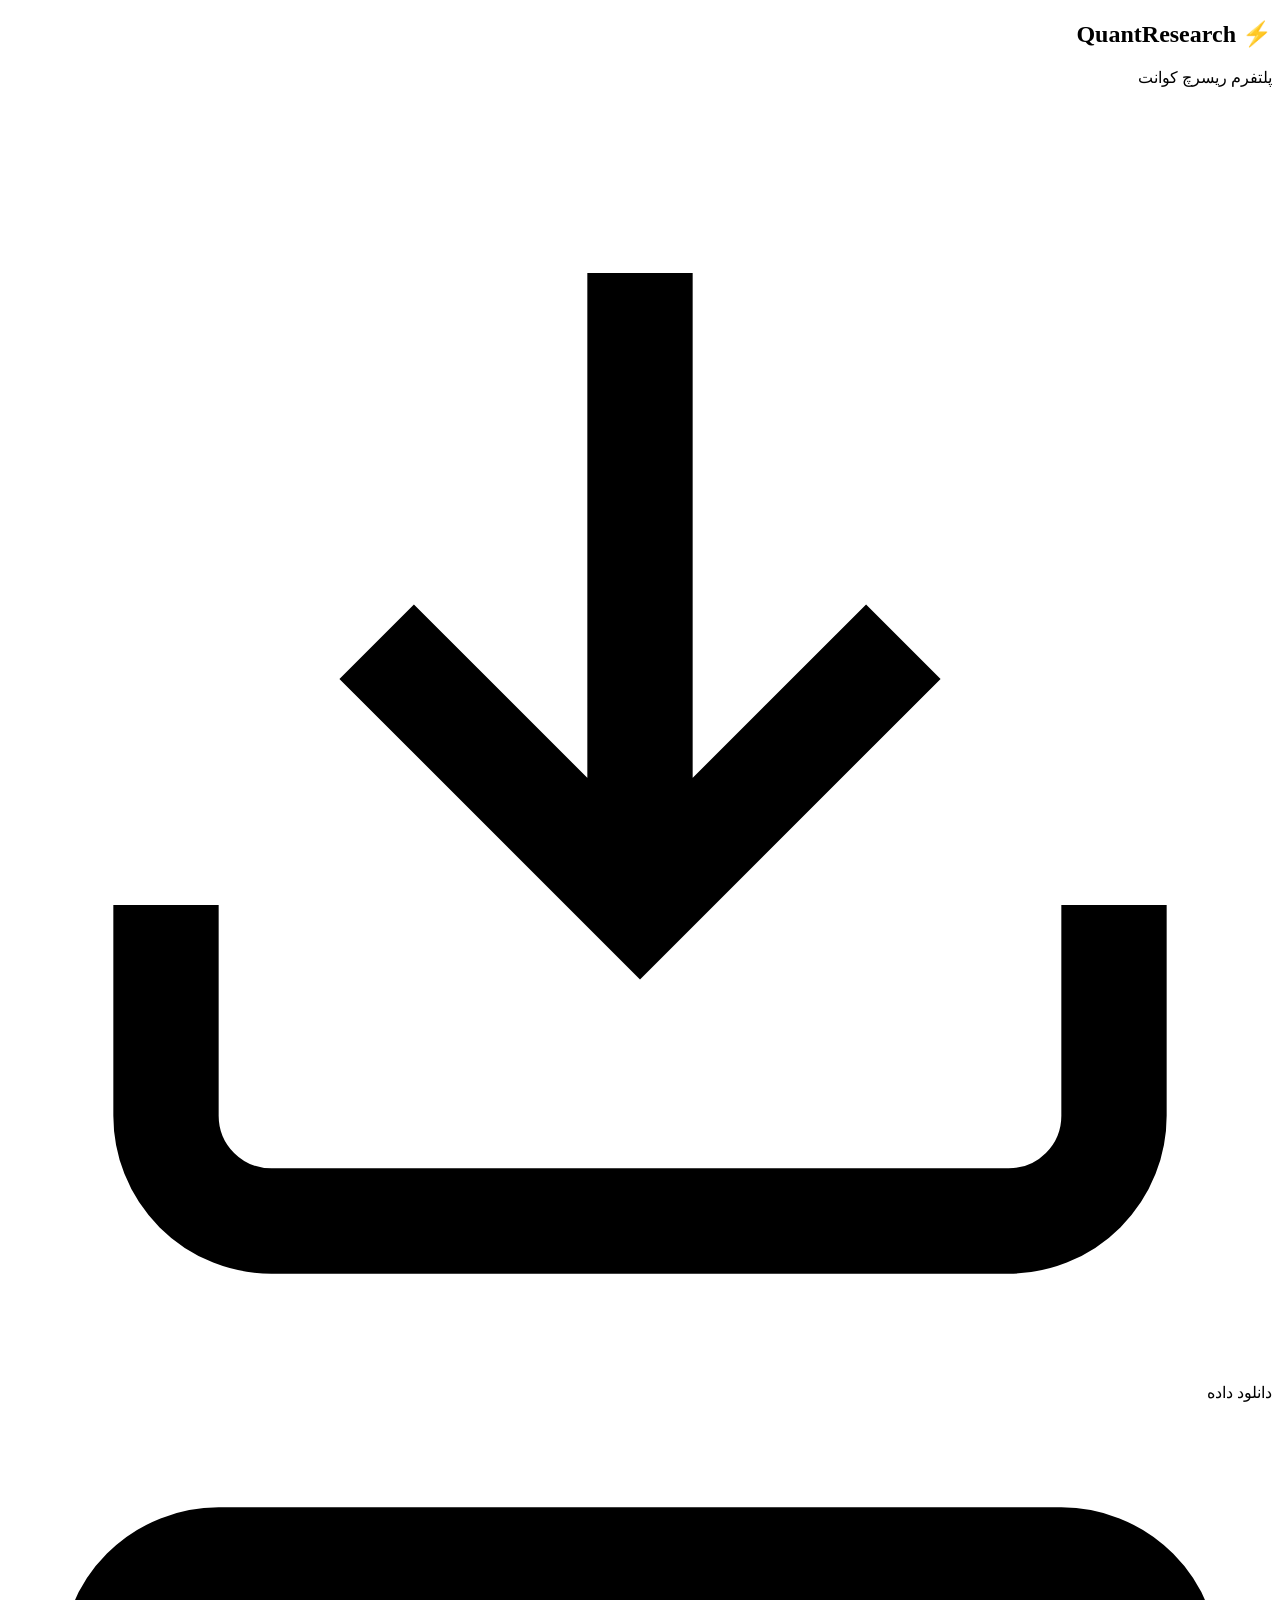
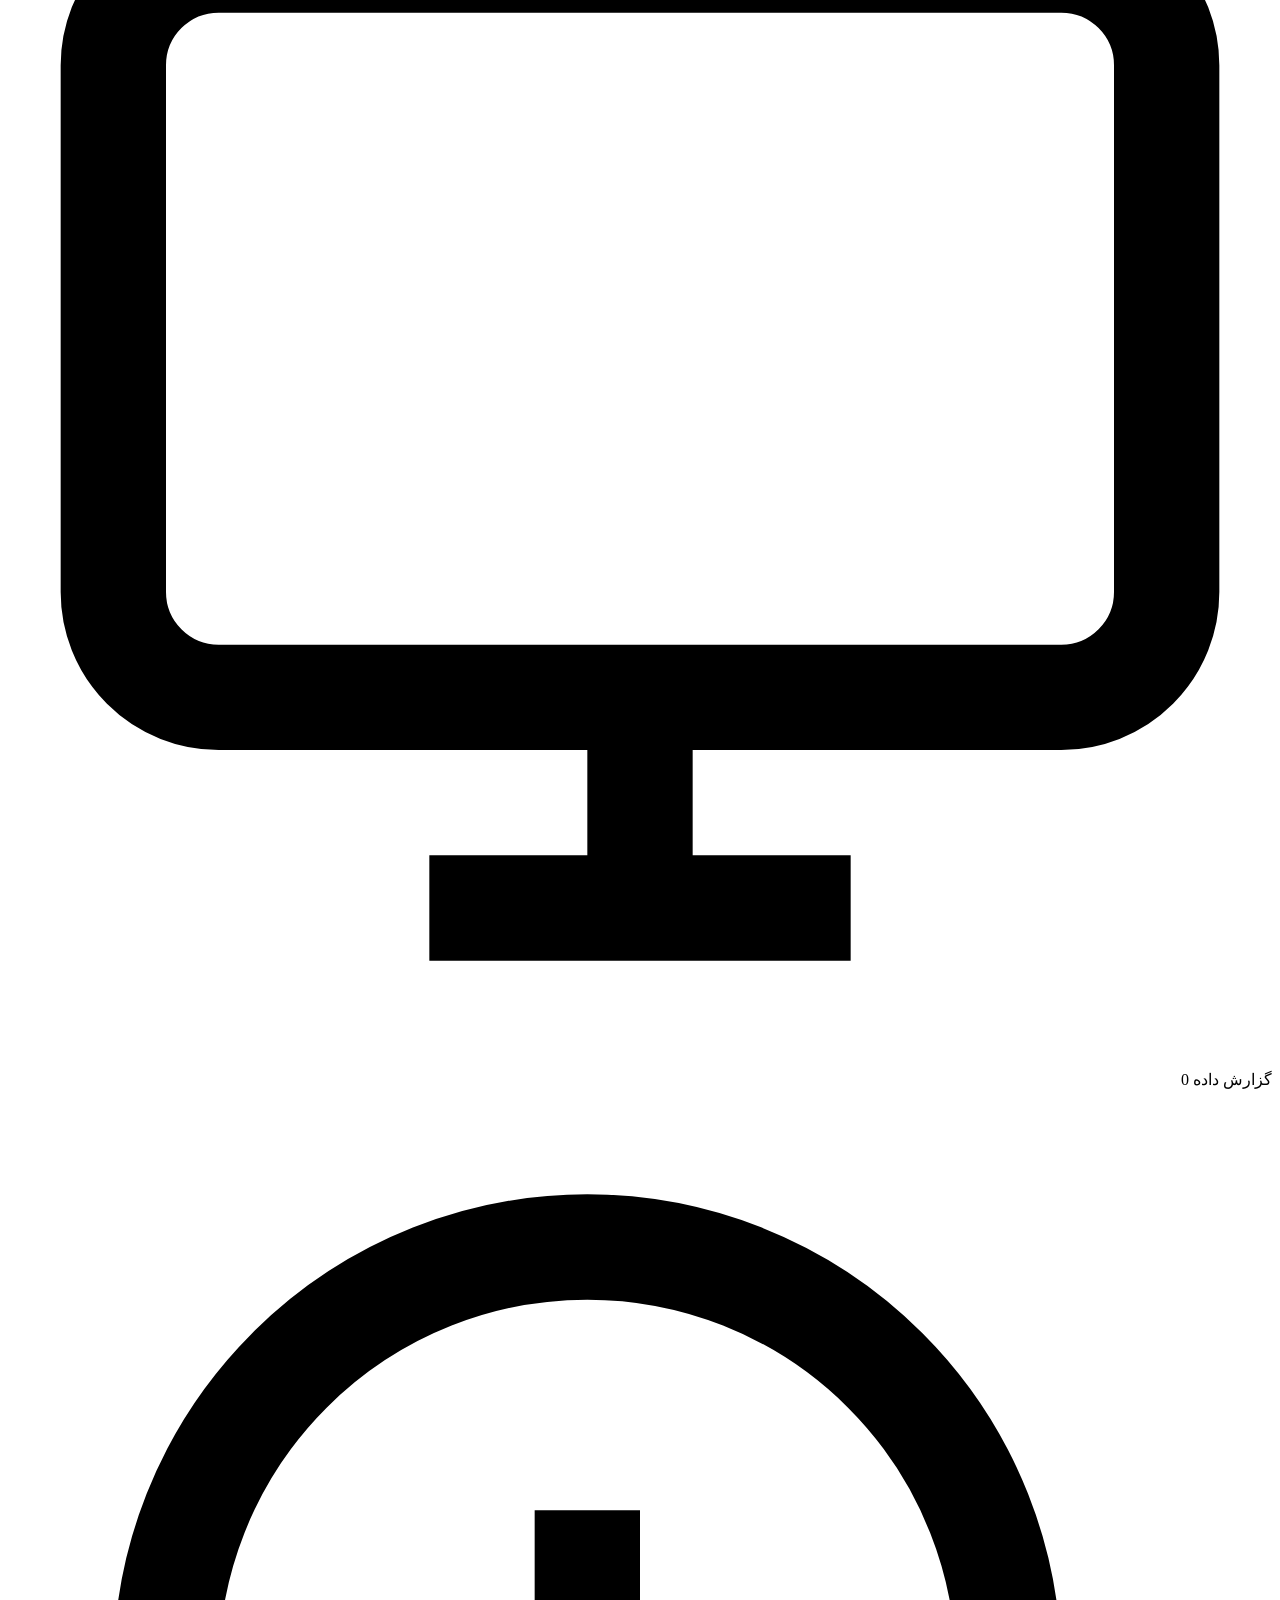
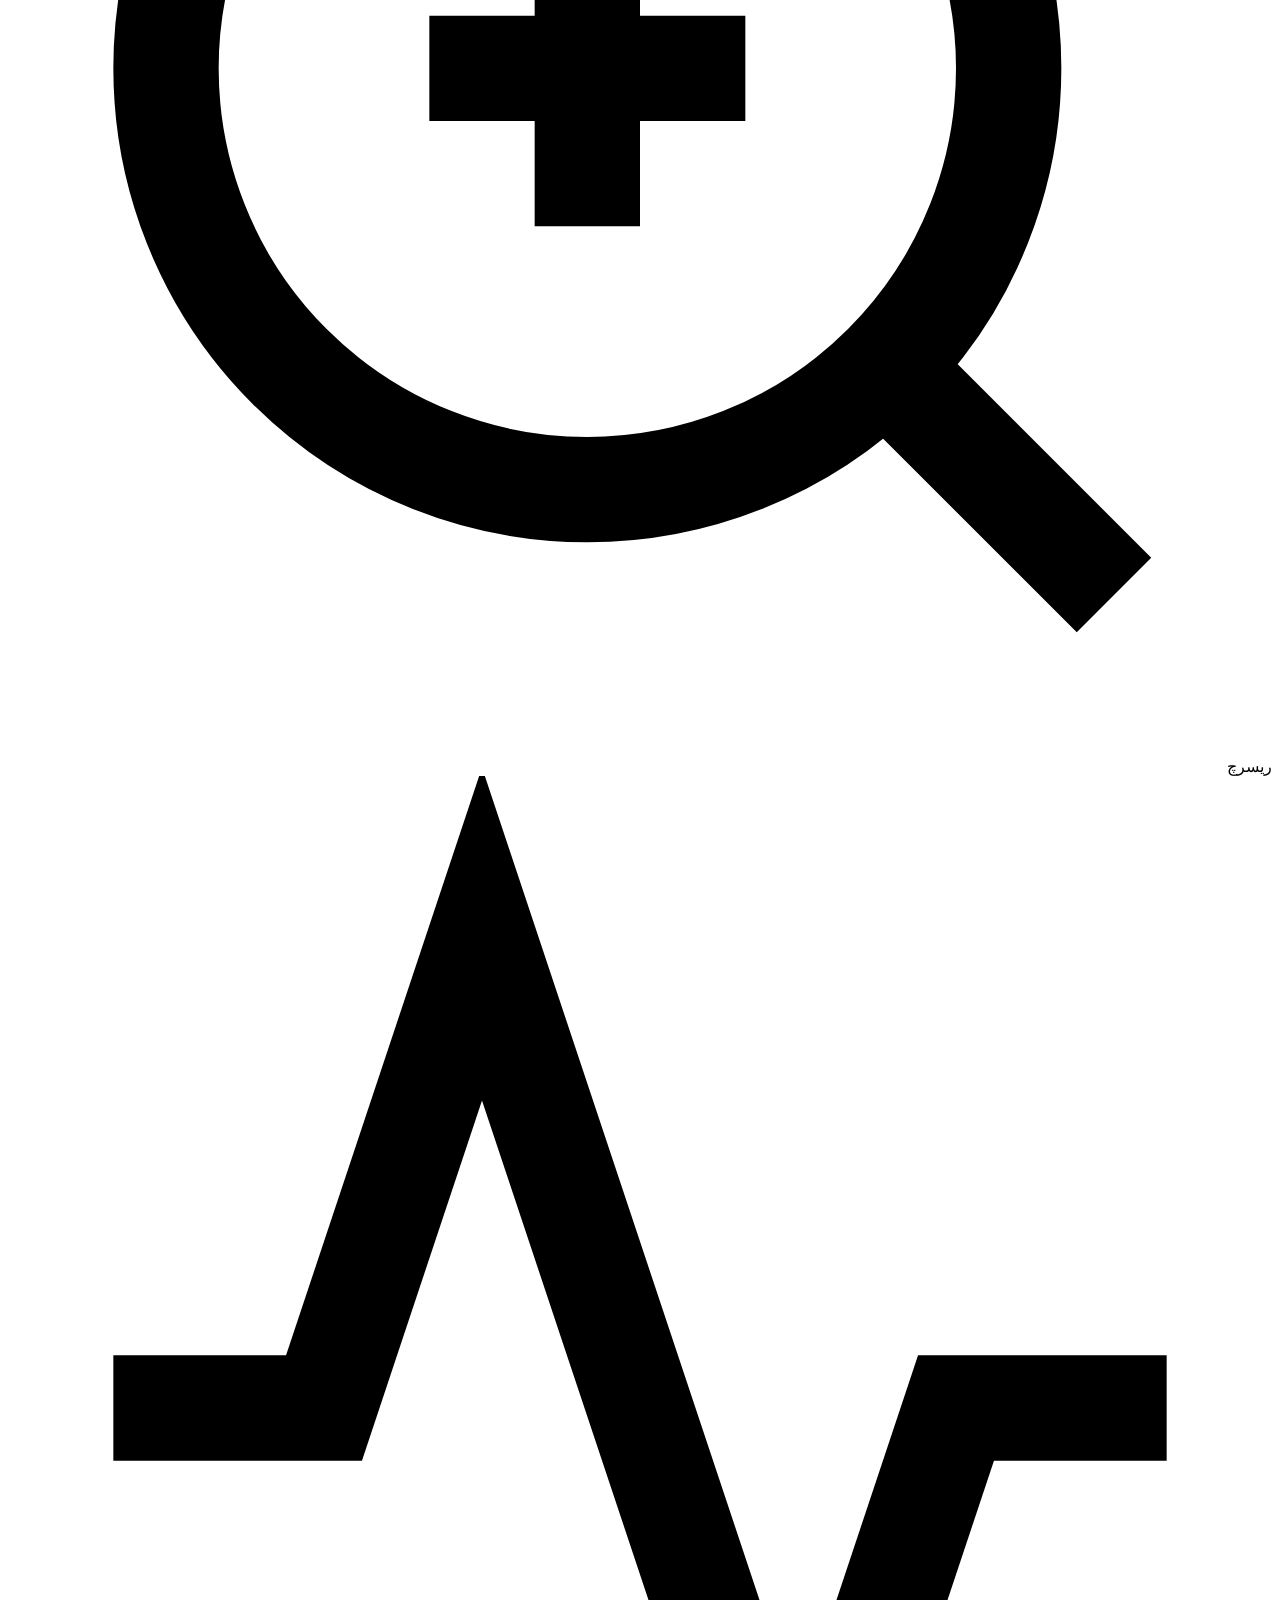
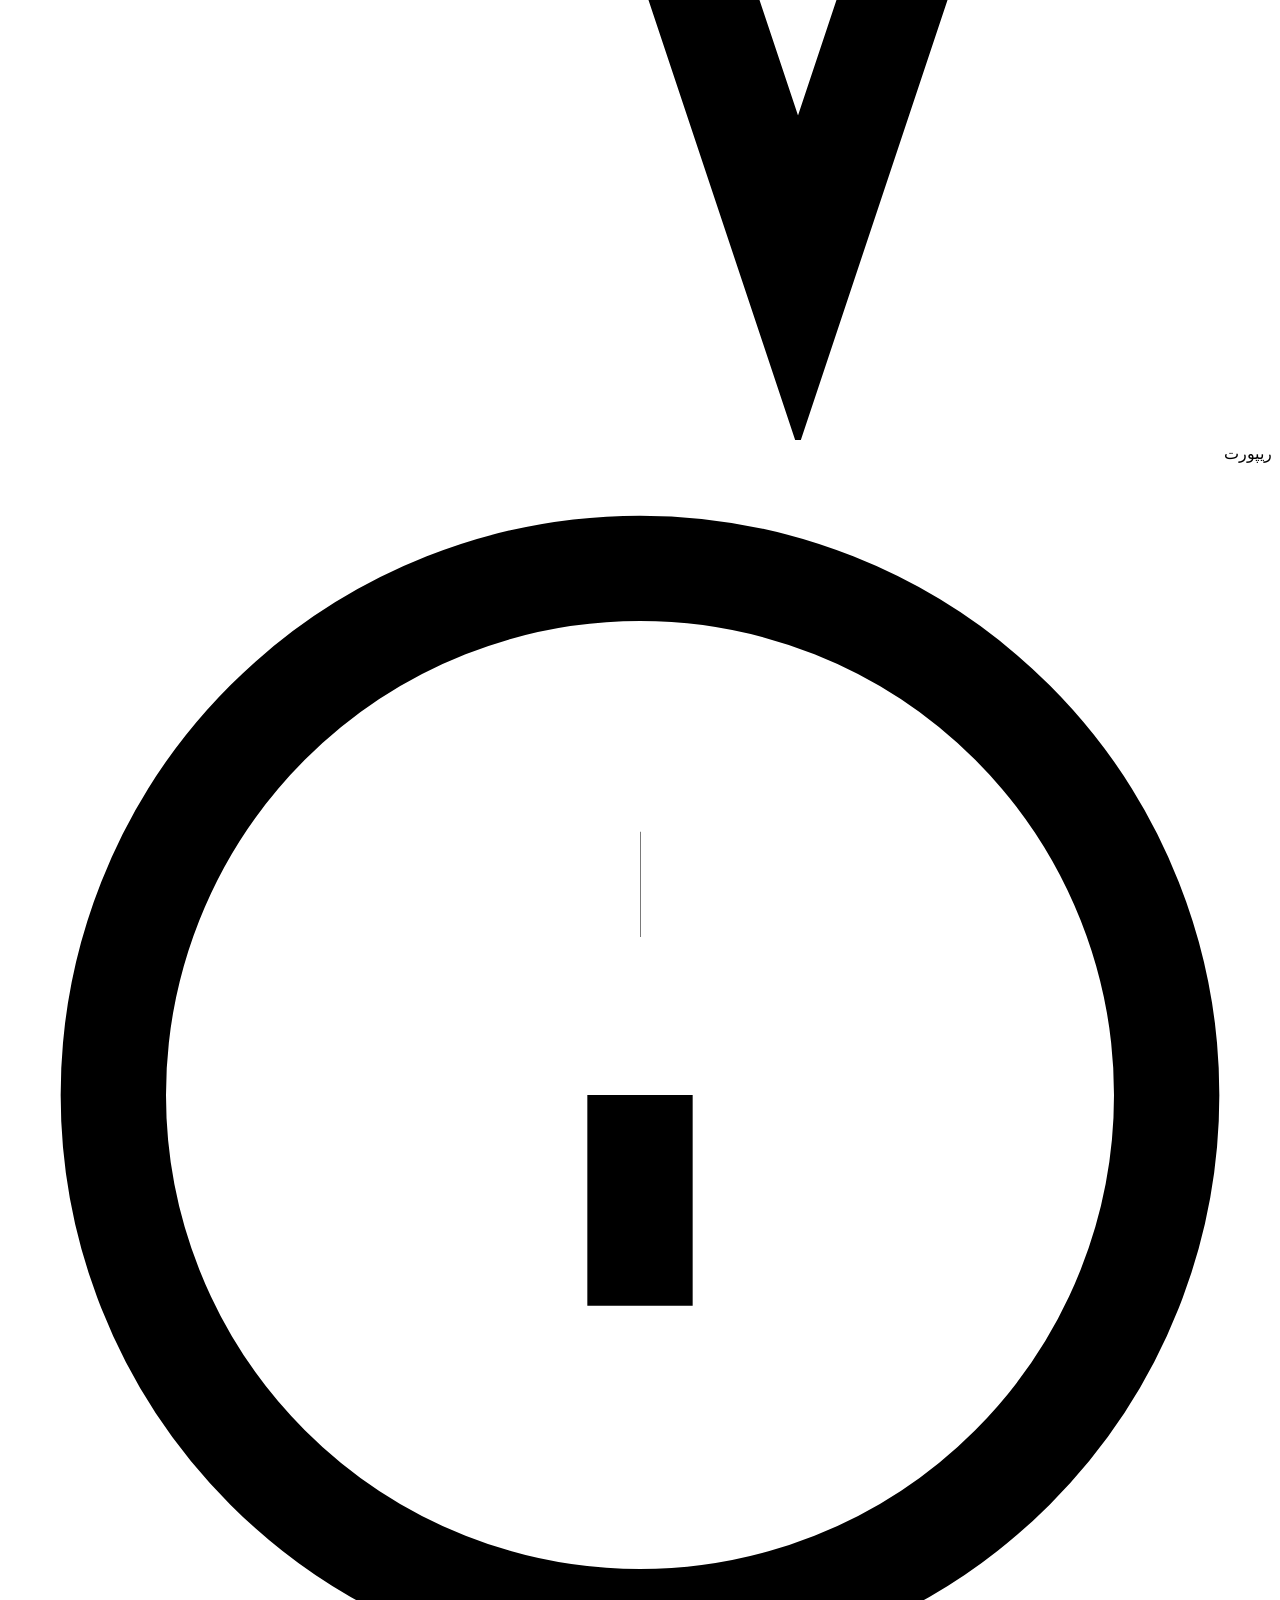
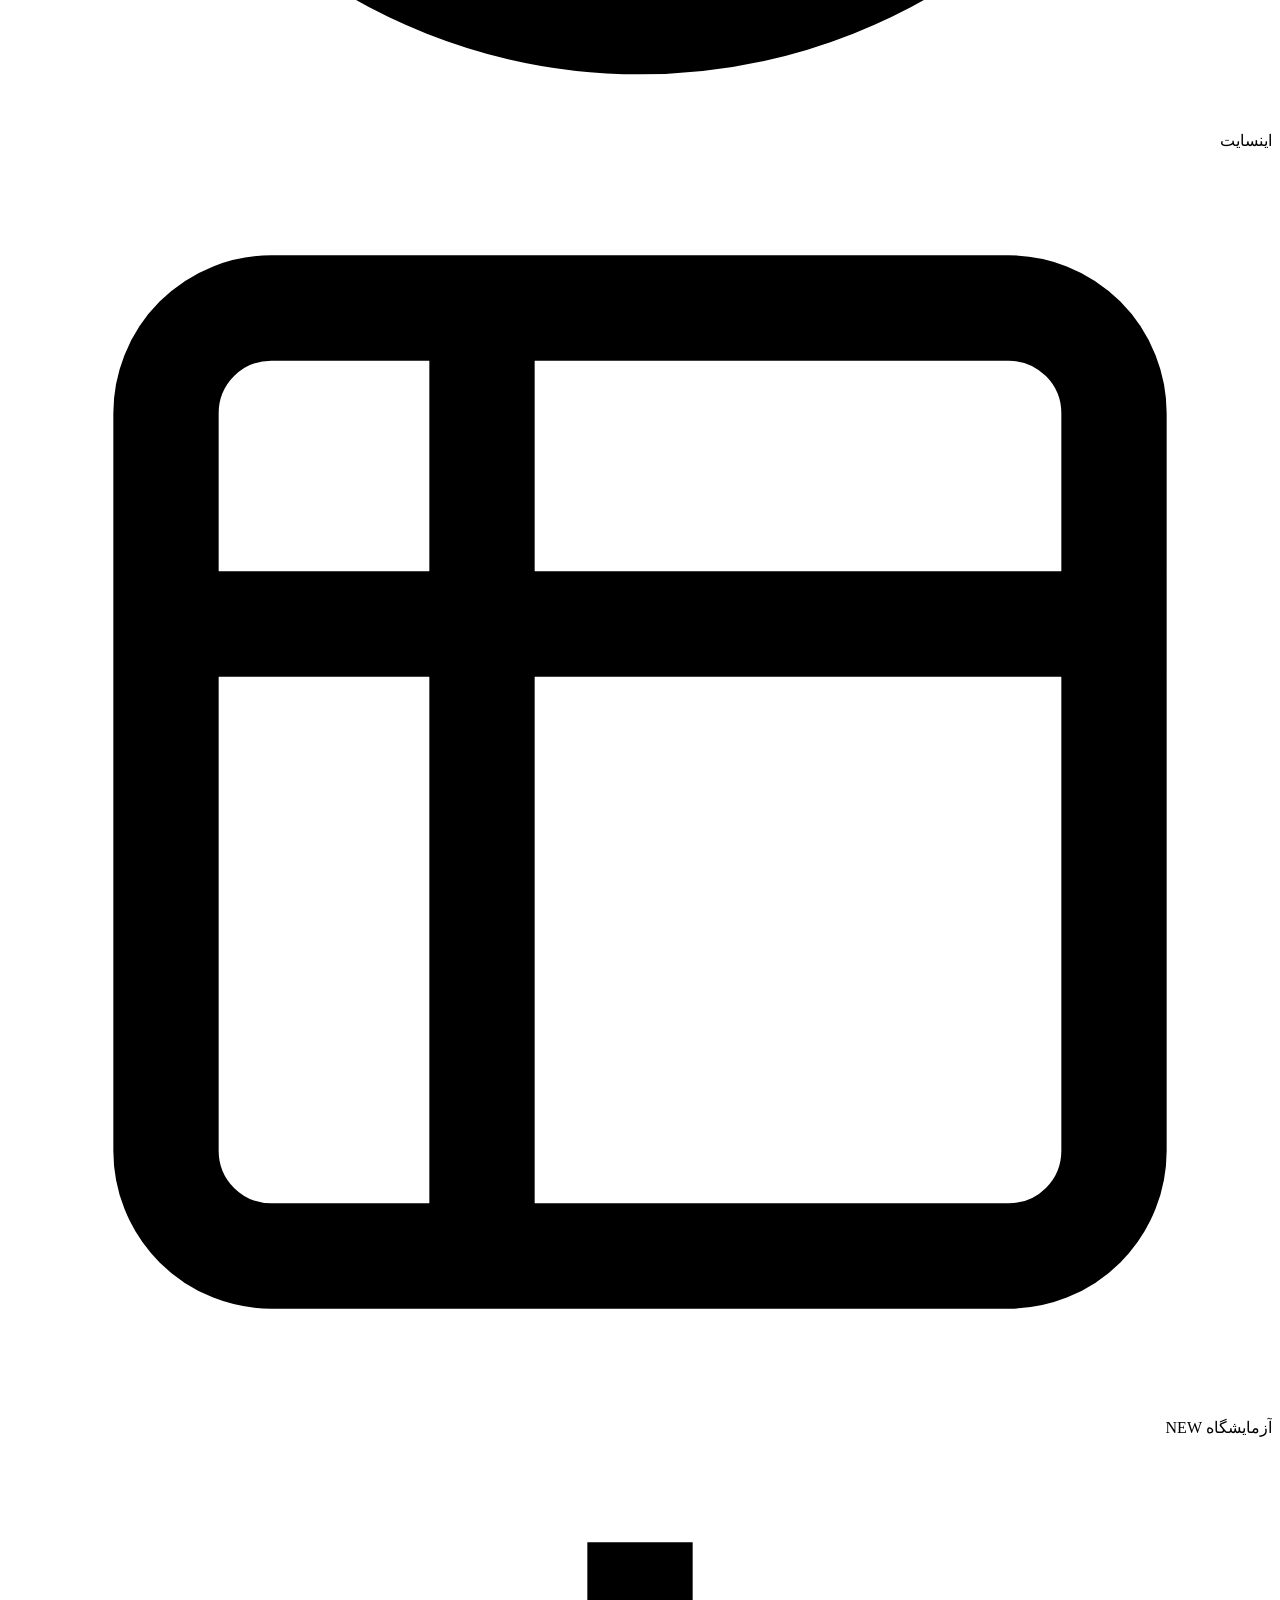
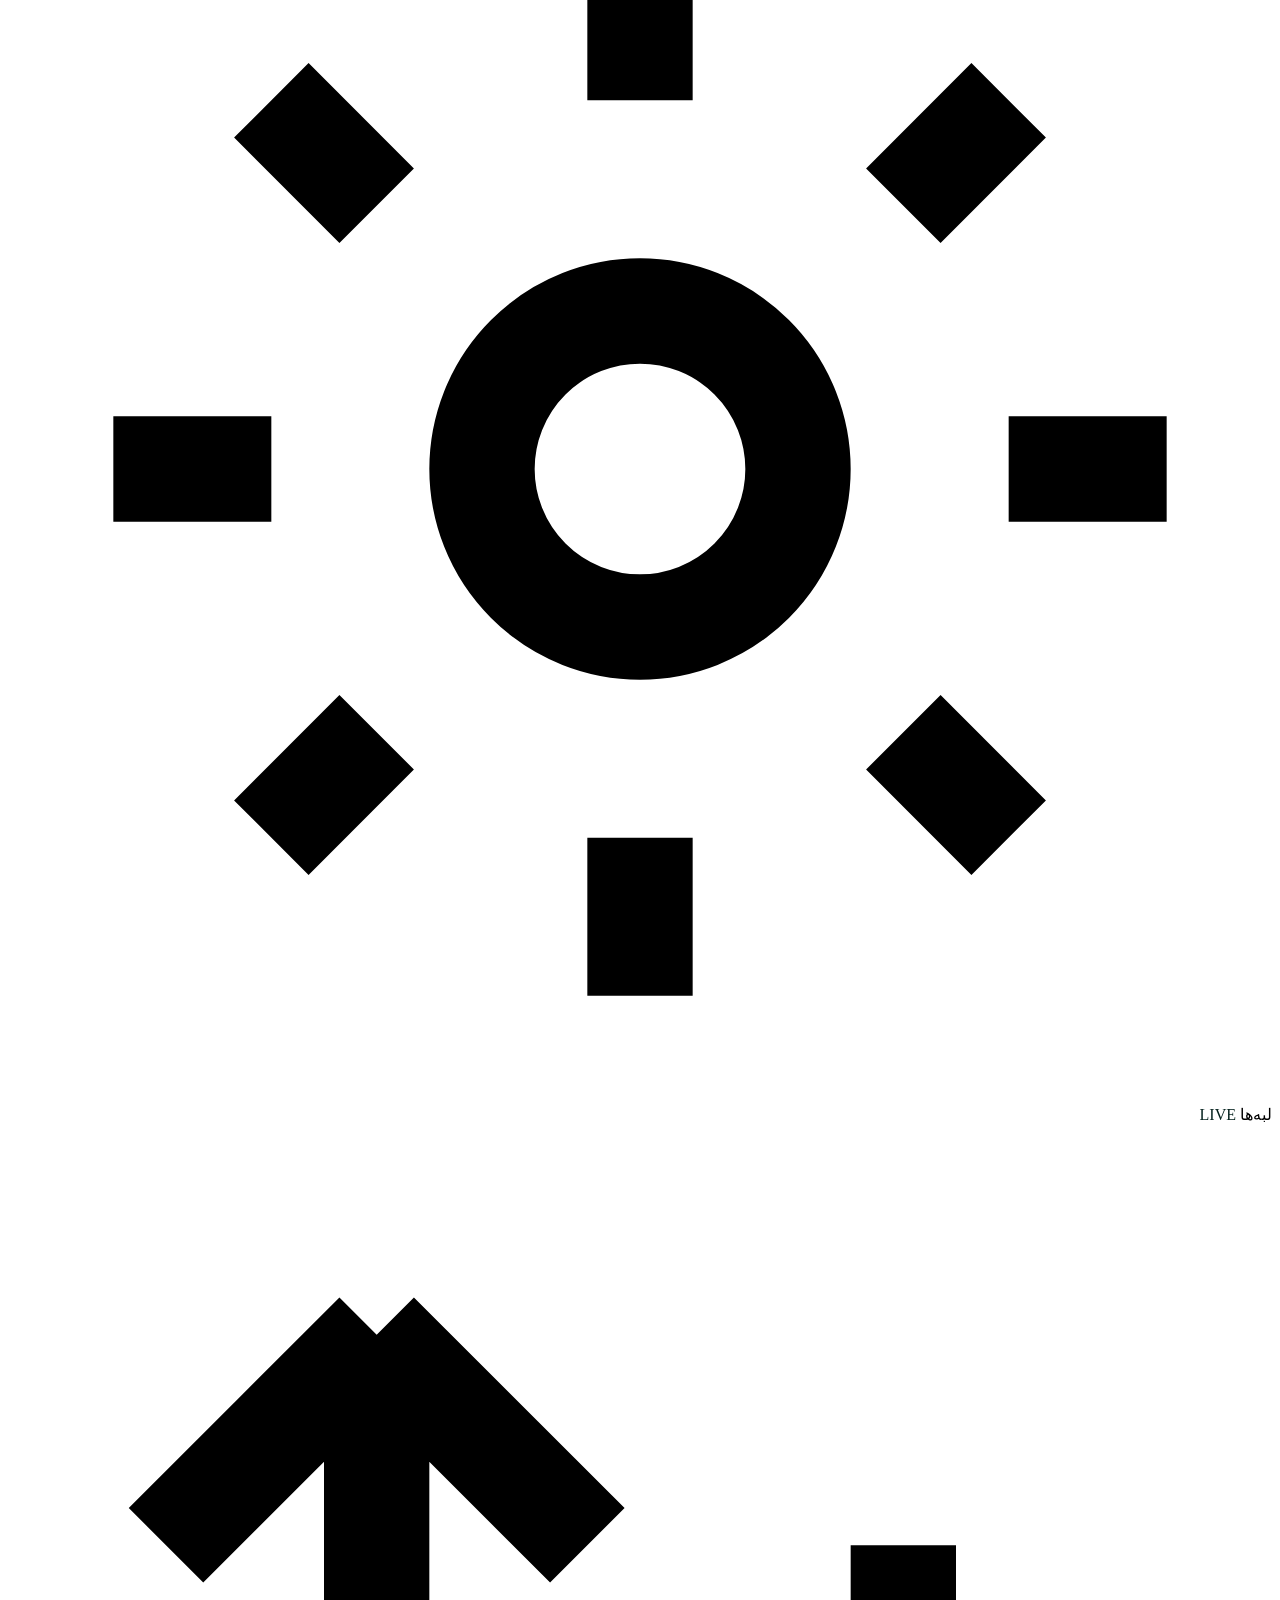
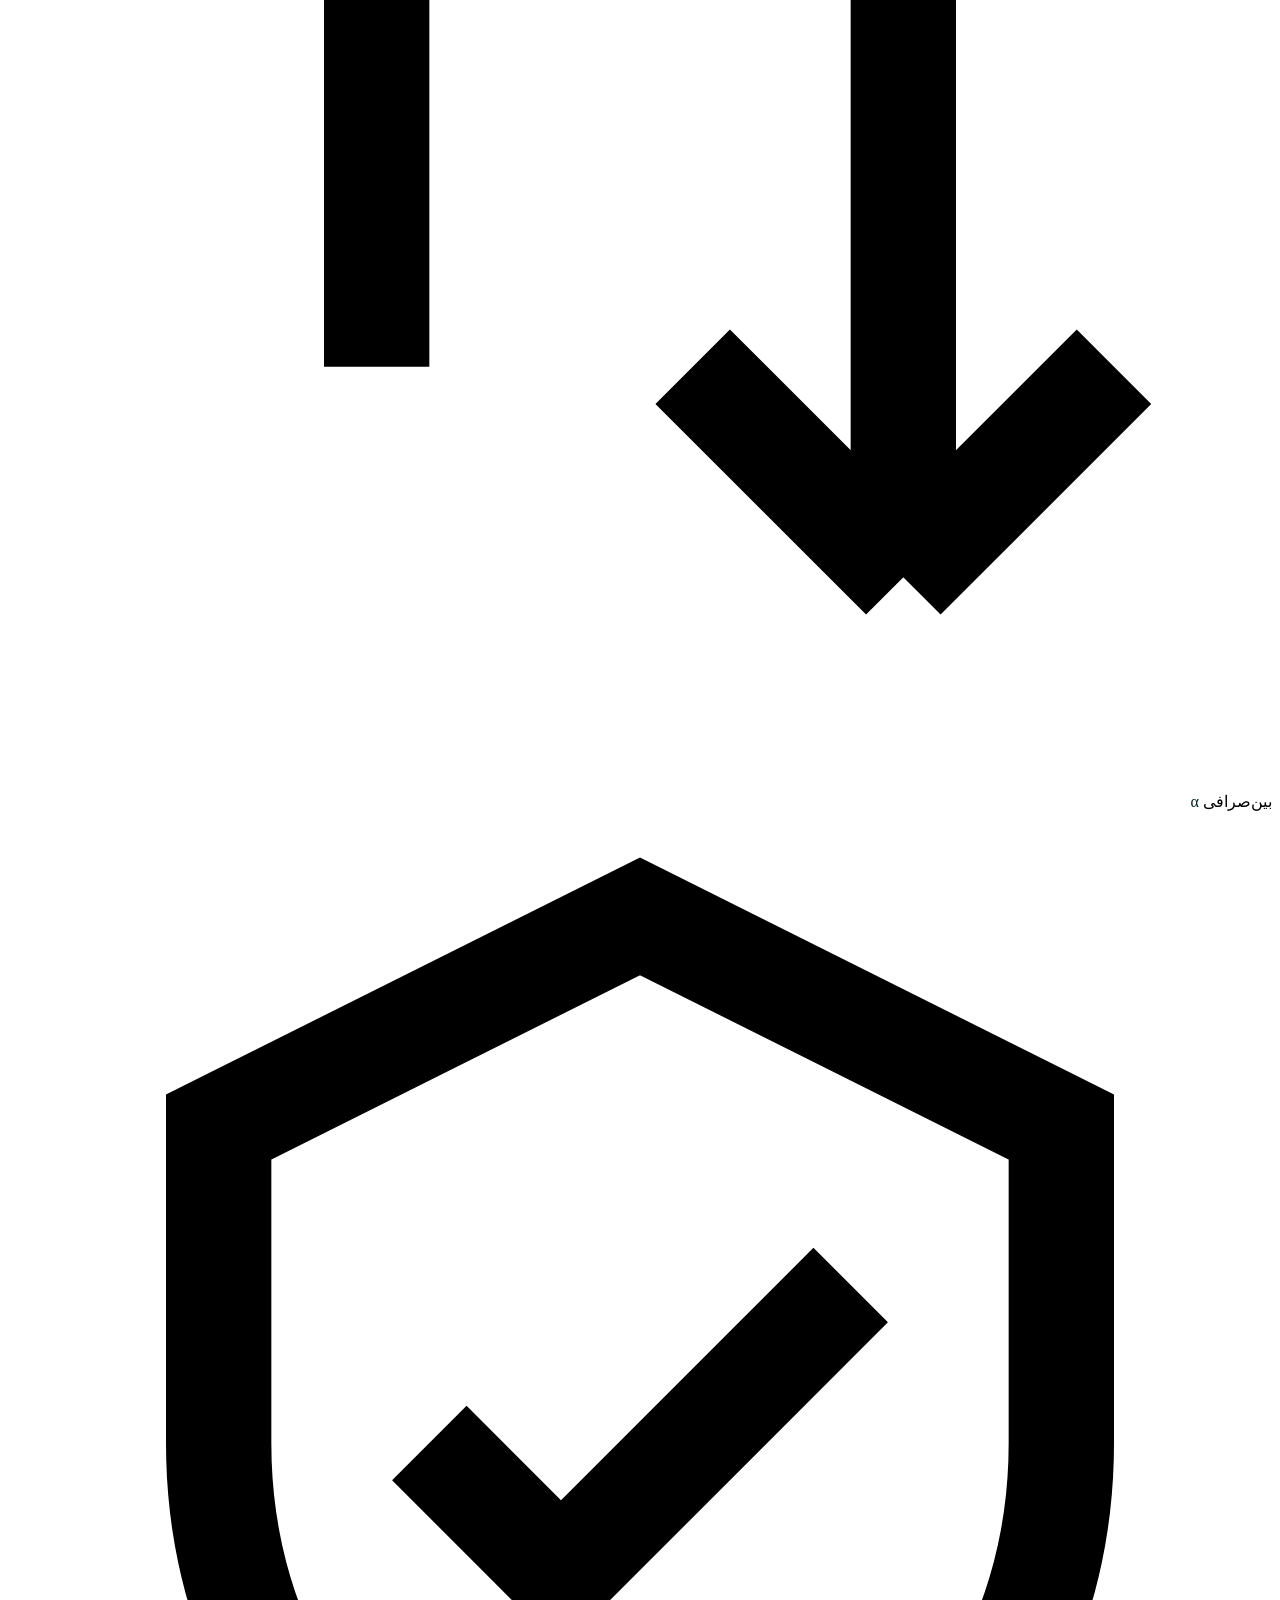
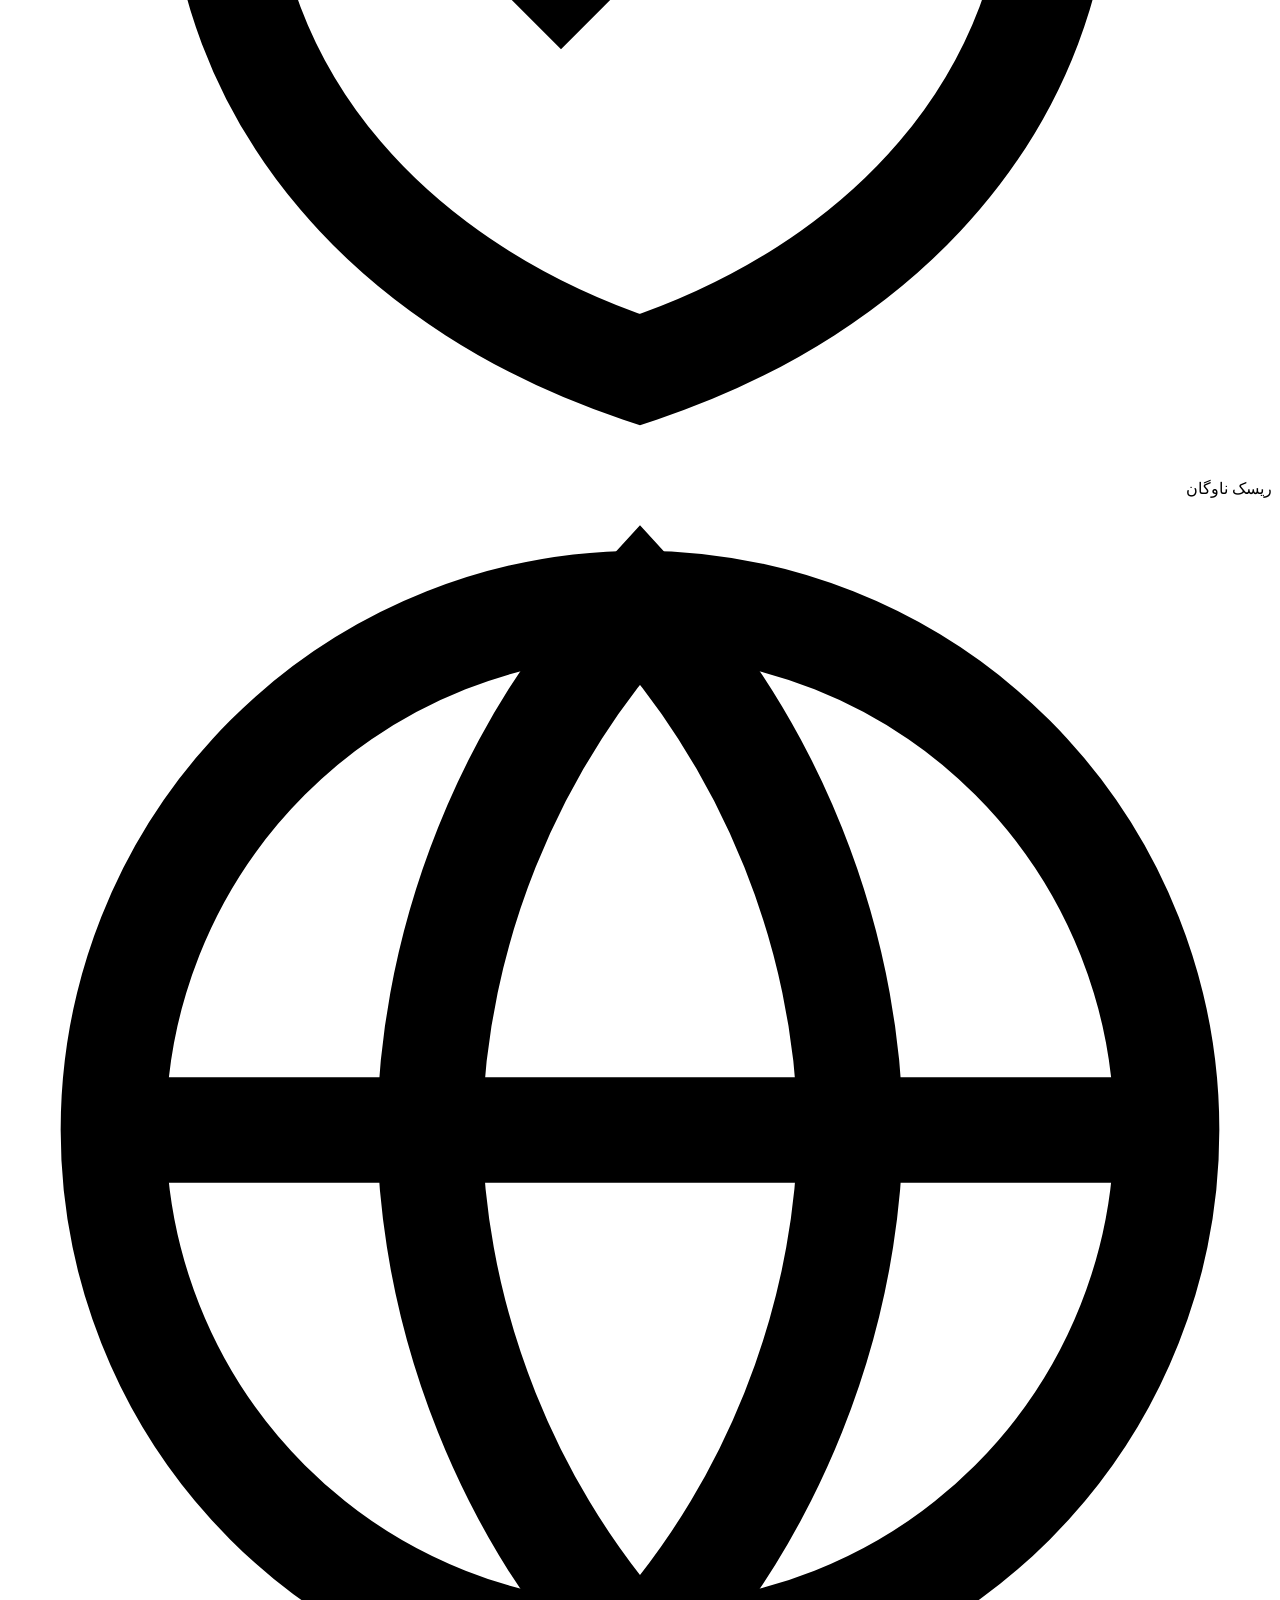
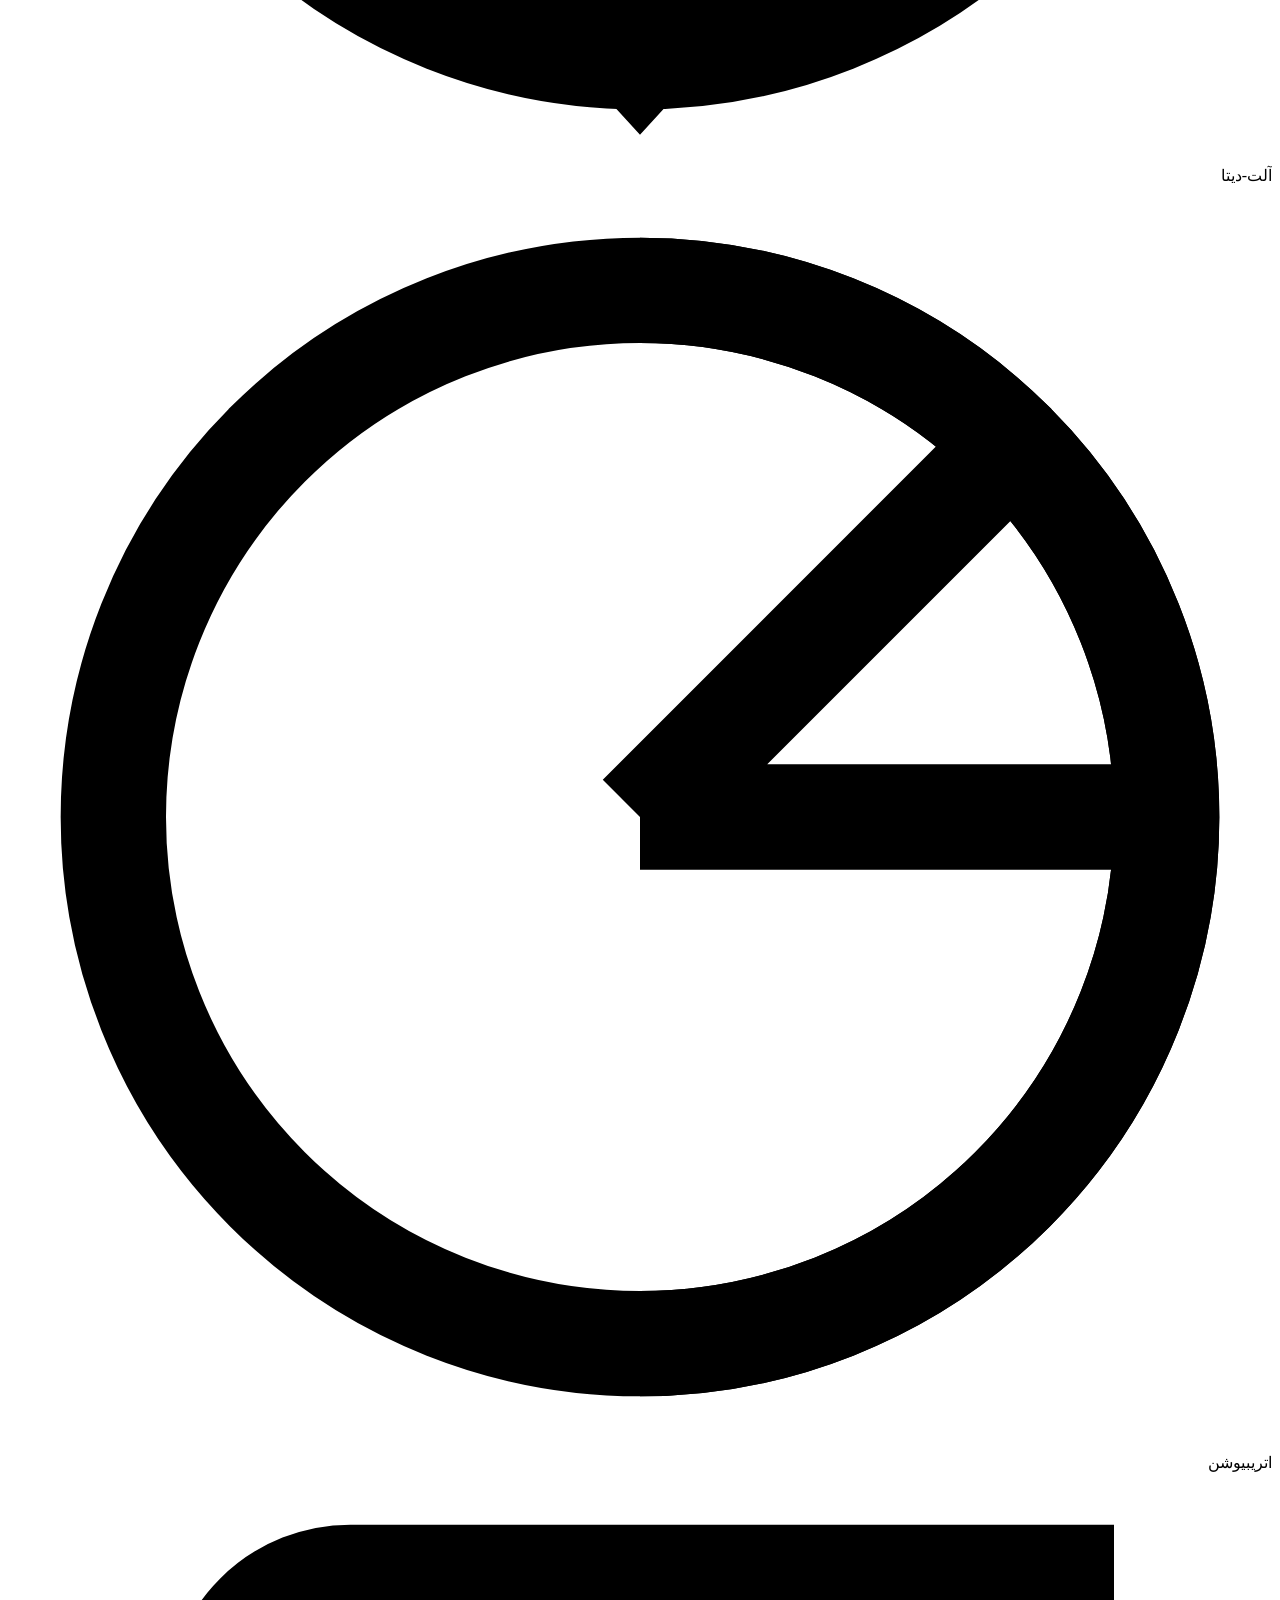
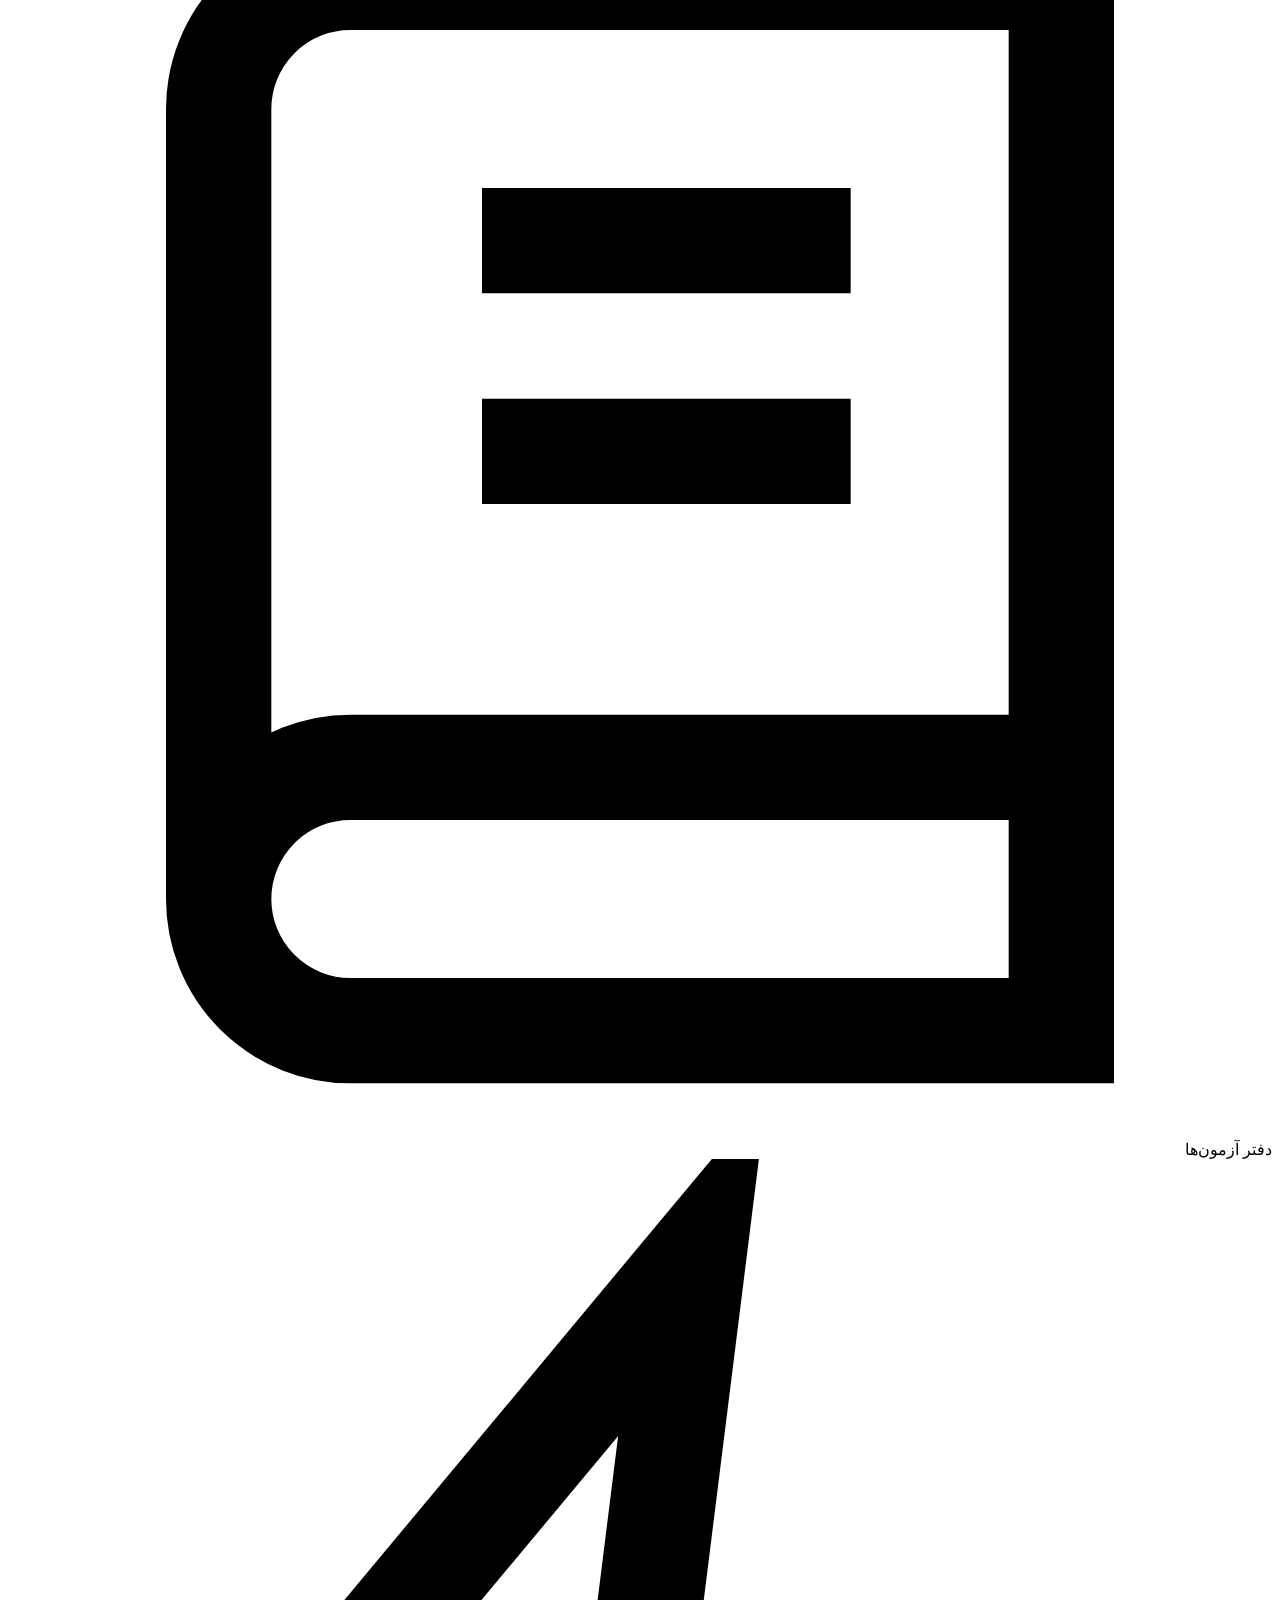
==== web/dashboard.html @ b8166fba "dashboard: stop Persian leaking into EN mode Selecting EN left Persian on screen in several places. " ====
<!DOCTYPE html>
<html lang="fa" dir="rtl">
<head>
<meta charset="UTF-8"/>
<meta name="viewport" content="width=device-width,initial-scale=1.0"/>
<title>Quant Research</title>
<link rel="preconnect" href="https://cdn.plot.ly"/>
<link rel="preconnect" href="https://fonts.googleapis.com"/>
<link rel="preconnect" href="https://fonts.gstatic.com" crossorigin/>
<link rel="stylesheet" href="https://fonts.googleapis.com/css2?family=Vazirmatn:wght@400;500;600;700;800&family=Inter:wght@400;500;600;700;800&display=swap"/>
<script src="https://cdn.plot.ly/plotly-2.35.2.min.js"></script>
<link rel="stylesheet" href="static/styles.css"/>
</head>
<body>
<div id="app">

  <!-- ─────────────────────────── Sidebar ─────────────────────────── -->
  <nav id="sidebar">
    <div class="sidebar-logo">
      <h1>⚡ <span data-i18n="brand">QuantResearch</span></h1>
      <p data-i18n="brand_tagline">پلتفرم ریسرچ کوانت</p>
    </div>
    <div style="flex:1;overflow-y:auto;padding:12px 0">
      <div class="nav-item active" data-section="download" onclick="showSection('download')">
        <svg class="nav-icon" viewBox="0 0 24 24" fill="none" stroke="currentColor" stroke-width="2"><path d="M21 15v4a2 2 0 01-2 2H5a2 2 0 01-2-2v-4M7 10l5 5 5-5M12 15V3"/></svg>
        <span data-i18n="nav_download">دانلود داده</span>
      </div>
      <div class="nav-item" data-section="inventory" onclick="showSection('inventory')">
        <svg class="nav-icon" viewBox="0 0 24 24" fill="none" stroke="currentColor" stroke-width="2"><rect x="2" y="3" width="20" height="14" rx="2"/><path d="M8 21h8M12 17v4"/></svg>
        <span data-i18n="nav_inventory">گزارش داده</span>
        <span class="nav-badge" id="inv-count">0</span>
      </div>
      <div class="nav-item" data-section="research" onclick="showSection('research')">
        <svg class="nav-icon" viewBox="0 0 24 24" fill="none" stroke="currentColor" stroke-width="2"><circle cx="11" cy="11" r="8"/><path d="m21 21-4.35-4.35M11 8v6M8 11h6"/></svg>
        <span data-i18n="nav_research">ریسرچ</span>
      </div>
      <div class="nav-item" data-section="report" onclick="showSection('report')">
        <svg class="nav-icon" viewBox="0 0 24 24" fill="none" stroke="currentColor" stroke-width="2"><polyline points="22 12 18 12 15 21 9 3 6 12 2 12"/></svg>
        <span data-i18n="nav_report">ریپورت</span>
      </div>
      <div class="nav-item" data-section="insights" onclick="showSection('insights')">
        <svg class="nav-icon" viewBox="0 0 24 24" fill="none" stroke="currentColor" stroke-width="2"><circle cx="12" cy="12" r="10"/><path d="M12 16v-4M12 8h.01"/></svg>
        <span data-i18n="nav_insights">اینسایت</span>
      </div>
      <div class="nav-item" data-section="lab" onclick="showSection('lab')">
        <svg class="nav-icon" viewBox="0 0 24 24" fill="none" stroke="currentColor" stroke-width="2"><path d="M9 3H5a2 2 0 00-2 2v4m6-6h10a2 2 0 012 2v4M9 3v18m0 0h10a2 2 0 002-2V9M9 21H5a2 2 0 01-2-2V9m0 0h18"/></svg>
        <span data-i18n="nav_lab">آزمایشگاه</span>
        <span class="nav-badge" style="background:var(--purple)">NEW</span>
      </div>
      <div class="nav-item" data-section="edges" onclick="showSection('edges')">
        <svg class="nav-icon" viewBox="0 0 24 24" fill="none" stroke="currentColor" stroke-width="2"><circle cx="12" cy="12" r="3"/><path d="M12 2v3M12 19v3M2 12h3M19 12h3M5 5l2 2M17 17l2 2M19 5l-2 2M7 17l-2 2"/></svg>
        <span data-i18n="nav_edges">لبه‌ها</span>
        <span class="nav-badge" style="background:var(--green);color:#04211d">LIVE</span>
      </div>
      <div class="nav-item" data-section="crossex" onclick="showSection('crossex')">
        <svg class="nav-icon" viewBox="0 0 24 24" fill="none" stroke="currentColor" stroke-width="2"><path d="M7 16V4M7 4L3 8M7 4l4 4M17 8v12M17 20l4-4M17 20l-4-4"/></svg>
        <span data-i18n="nav_crossex">بین‌صرافی</span>
        <span class="nav-badge" style="background:var(--cyan);color:#04211d">α</span>
      </div>
      <div class="nav-item" data-section="fleet" onclick="showSection('fleet')">
        <svg class="nav-icon" viewBox="0 0 24 24" fill="none" stroke="currentColor" stroke-width="2"><path d="M12 2l8 4v6c0 5-3.5 8.5-8 10-4.5-1.5-8-5-8-10V6z"/><path d="M8 12l2.5 2.5L16 9"/></svg>
        <span data-i18n="nav_fleet">ریسک ناوگان</span>
        <span class="nav-badge" id="fleet-alert-badge" style="background:var(--red);display:none">!</span>
      </div>
      <div class="nav-item" data-section="altdata" onclick="showSection('altdata')">
        <svg class="nav-icon" viewBox="0 0 24 24" fill="none" stroke="currentColor" stroke-width="2"><circle cx="12" cy="12" r="10"/><path d="M2 12h20M12 2a15.3 15.3 0 014 10 15.3 15.3 0 01-4 10 15.3 15.3 0 01-4-10 15.3 15.3 0 014-10z"/></svg>
        <span data-i18n="nav_altdata">آلت-دیتا</span>
      </div>
      <div class="nav-item" data-section="attribution" onclick="showSection('attribution')">
        <svg class="nav-icon" viewBox="0 0 24 24" fill="none" stroke="currentColor" stroke-width="2"><circle cx="12" cy="12" r="10"/><path d="M12 2a10 10 0 010 20M12 12l7-7M12 12h10"/></svg>
        <span data-i18n="nav_attribution">اتریبیوشن</span>
      </div>
      <div class="nav-item" data-section="trials" onclick="showSection('trials')">
        <svg class="nav-icon" viewBox="0 0 24 24" fill="none" stroke="currentColor" stroke-width="2"><path d="M4 19.5A2.5 2.5 0 016.5 17H20M4 19.5A2.5 2.5 0 006.5 22H20V2H6.5A2.5 2.5 0 004 4.5z"/><path d="M9 7h7M9 11h7"/></svg>
        <span data-i18n="nav_trials">دفتر آزمون‌ها</span>
      </div>
      <div class="nav-item" data-section="stress" onclick="showSection('stress')">
        <svg class="nav-icon" viewBox="0 0 24 24" fill="none" stroke="currentColor" stroke-width="2"><path d="M13 2L3 14h7l-1 8 10-12h-7z"/></svg>
        <span data-i18n="nav_stress">استرس‌تست</span>
      </div>
      <div class="nav-item" data-section="capacity" onclick="showSection('capacity')">
        <svg class="nav-icon" viewBox="0 0 24 24" fill="none" stroke="currentColor" stroke-width="2"><path d="M3 20h18M5 20V9m4 11V5m4 15v-8m4 8V11m4 9v-5"/></svg>
        <span data-i18n="nav_capacity">ظرفیت</span>
      </div>
      <div class="nav-item" data-section="portfolio" onclick="showSection('portfolio')">
        <svg class="nav-icon" viewBox="0 0 24 24" fill="none" stroke="currentColor" stroke-width="2"><path d="M21 16V8a2 2 0 00-1-1.73l-7-4a2 2 0 00-2 0l-7 4A2 2 0 003 8v8a2 2 0 001 1.73l7 4a2 2 0 002 0l7-4A2 2 0 0021 16z"/><path d="M3.27 6.96L12 12.01l8.73-5.05M12 22.08V12"/></svg>
        <span data-i18n="nav_portfolio">پرتفوی</span>
      </div>
      <div class="nav-item" data-section="models" onclick="showSection('models')">
        <svg class="nav-icon" viewBox="0 0 24 24" fill="none" stroke="currentColor" stroke-width="2"><circle cx="12" cy="12" r="2"/><path d="M12 2v4M12 18v4M2 12h4M18 12h4M5 5l3 3M16 16l3 3M19 5l-3 3M8 16l-3 3"/></svg>
        <span data-i18n="nav_models">مدل‌ها</span>
        <span class="nav-badge" style="background:var(--purple)">ML</span>
      </div>
      <div class="nav-item" data-section="pipeline" onclick="showSection('pipeline')">
        <svg class="nav-icon" viewBox="0 0 24 24" fill="none" stroke="currentColor" stroke-width="2"><path d="M22 12h-4l-3 9L9 3l-3 9H2"/><circle cx="18" cy="12" r="0.5"/></svg>
        <span data-i18n="nav_pipeline">سلامت پایپ‌لاین</span>
        <span class="nav-badge" id="pipeline-alert-badge" style="background:var(--red);display:none">!</span>
      </div>
      <div class="nav-item" data-section="quality" onclick="showSection('quality')">
        <svg class="nav-icon" viewBox="0 0 24 24" fill="none" stroke="currentColor" stroke-width="2"><path d="M22 11.08V12a10 10 0 11-5.93-9.14"/><polyline points="22 4 12 14.01 9 11.01"/></svg>
        <span data-i18n="nav_quality">کیفیت داده</span>
      </div>
      <div class="nav-item" data-section="logs" onclick="showSection('logs')">
        <svg class="nav-icon" viewBox="0 0 24 24" fill="none" stroke="currentColor" stroke-width="2"><path d="M14 2H6a2 2 0 00-2 2v16a2 2 0 002 2h12a2 2 0 002-2V8z"/><polyline points="14 2 14 8 20 8"/><line x1="16" y1="13" x2="8" y2="13"/><line x1="16" y1="17" x2="8" y2="17"/></svg>
        <span data-i18n="nav_logs">لاگ‌ها</span>
      </div>
    </div>
    <div class="sidebar-footer"><p>Quant Research · <span data-i18n="version_label">نسخهٔ ۱.۲</span></p></div>
  </nav>

  <!-- ─────────────────────────── Main ─────────────────────────── -->
  <div id="main">
    <div id="topbar">
      <div>
        <h2 id="page-title">—</h2>
        <span class="subtitle" id="page-sub"></span>
      </div>
      <div class="topbar-actions">
        <div class="lang-toggle">
          <button class="lang-btn" data-lang="fa" onclick="setLang('fa')">FA</button>
          <button class="lang-btn" data-lang="en" onclick="setLang('en')">EN</button>
        </div>
        <button class="btn btn-secondary btn-sm" onclick="refreshCurrentSection()">↻ <span data-i18n="refresh">رفرش</span></button>
      </div>
    </div>

    <div id="content">

      <!-- ═══ DOWNLOAD ═══ -->
      <div class="section active" id="sec-download">
        <div class="grid-2">
          <div>
            <div class="card">
              <div class="card-title"><span class="dot"></span><span data-i18n="dl_settings">تنظیمات دانلود</span></div>
              <div class="form-group">
                <label data-i18n="dl_exchange">صرافی</label>
                <select id="dl-exchange" onchange="onExchangeChange()"><option value="" data-i18n="loading">در حال بارگذاری...</option></select>
              </div>
              <div class="form-group">
                <label data-i18n="dl_symbol">جفت ارز / نماد</label>
                <div style="display:flex;gap:8px">
                  <input id="dl-symbol" type="text" data-i18n-ph="dl_symbol_ph" style="flex:1"/>
                  <select id="dl-symbol-select" style="flex:1;display:none" onchange="document.getElementById('dl-symbol').value=this.value"><option value="" data-i18n="dl_symbol_select_ph"></option></select>
                  <button class="btn btn-secondary btn-sm" onclick="toggleSymbolMode()" id="sym-toggle-btn" data-i18n-title="dl_symbol_toggle">⇄</button>
                </div>
                <div id="sym-loading" style="font-size:11px;color:var(--text3);margin-top:4px;display:none"><span class="spinner" style="width:12px;height:12px"></span> <span data-i18n="dl_loading_symbols">در حال بارگذاری نمادها...</span></div>
              </div>
              <div class="form-group">
                <label data-i18n="dl_range">بازه زمانی</label>
                <div class="grid-2">
                  <div><label style="font-size:11px" data-i18n="dl_from">از تاریخ</label><input type="date" id="dl-start" value="2023-01-01"/></div>
                  <div><label style="font-size:11px" data-i18n="dl_to">تا تاریخ</label><input type="date" id="dl-end"/></div>
                </div>
              </div>
              <div class="form-group">
                <label data-i18n="dl_market">نوع بازار</label>
                <div class="toggle-group">
                  <button class="toggle-btn active" id="mt-spot" onclick="setMarketType('spot',this)" data-i18n="dl_market_spot">اسپات</button>
                  <button class="toggle-btn" id="mt-futures" onclick="setMarketType('futures',this)" data-i18n="dl_market_futures">فیوچرز / پرپ</button>
                </div>
              </div>
              <div class="form-group">
                <label data-i18n="dl_timeframes">تایم‌فریم‌ها</label>
                <div class="checkbox-group" id="dl-timeframes">
                  <div class="cb-item" onclick="toggleCb(this)"><input type="checkbox" value="1m"/>1m</div>
                  <div class="cb-item" onclick="toggleCb(this)"><input type="checkbox" value="5m"/>5m</div>
                  <div class="cb-item" onclick="toggleCb(this)"><input type="checkbox" value="15m"/>15m</div>
                  <div class="cb-item" onclick="toggleCb(this)"><input type="checkbox" value="30m"/>30m</div>
                  <div class="cb-item selected" onclick="toggleCb(this)"><input type="checkbox" value="1h" checked/>1h</div>
                  <div class="cb-item" onclick="toggleCb(this)"><input type="checkbox" value="2h"/>2h</div>
                  <div class="cb-item" onclick="toggleCb(this)"><input type="checkbox" value="3h"/>3h</div>
                  <div class="cb-item selected" onclick="toggleCb(this)"><input type="checkbox" value="4h" checked/>4h</div>
                  <div class="cb-item selected" onclick="toggleCb(this)"><input type="checkbox" value="1d" checked/>1d</div>
                </div>
              </div>
              <button class="btn btn-primary" id="dl-btn" onclick="startDownload()" style="width:100%;justify-content:center">
                <svg width="16" height="16" viewBox="0 0 24 24" fill="none" stroke="currentColor" stroke-width="2"><path d="M21 15v4a2 2 0 01-2 2H5a2 2 0 01-2-2v-4M7 10l5 5 5-5M12 15V3"/></svg>
                <span data-i18n="dl_start_btn">شروع دانلود</span>
              </button>
              <div class="progress-wrap" id="dl-progress-wrap" style="display:none">
                <div class="progress-label"><span data-i18n="progress">پیشرفت</span><span id="dl-pct">0%</span></div>
                <div class="progress-bar-bg"><div class="progress-bar" id="dl-bar"></div></div>
                <div class="progress-msg" id="dl-msg"></div>
              </div>
            </div>
          </div>
          <div>
            <div class="card" style="height:100%">
              <div class="card-title"><span class="dot"></span><span data-i18n="dl_history">تاریخچه دانلودها</span></div>
              <div id="dl-history" style="max-height:520px;overflow-y:auto">
                <div class="empty-state" style="padding:40px 20px"><p data-i18n="dl_history_empty">هنوز دانلودی انجام نشده</p></div>
              </div>
            </div>
          </div>
        </div>
      </div>

      <!-- ═══ INVENTORY ═══ -->
      <div class="section" id="sec-inventory">
        <div class="card"><div class="card-title"><span class="dot"></span><span data-i18n="inv_summary">خلاصه داده‌های موجود</span></div><div class="metric-grid" id="inv-summary"></div></div>
        <div class="card">
          <div class="card-title" style="justify-content:space-between;display:flex;align-items:center">
            <div style="display:flex;align-items:center;gap:8px"><span class="dot"></span><span data-i18n="inv_files">فایل‌های پارکت</span></div>
            <div style="display:flex;gap:8px">
              <input type="text" id="inv-search" data-i18n-ph="search" style="width:180px" oninput="filterInventory()"/>
              <select id="inv-exch-filter" onchange="filterInventory()" style="width:140px"><option value="" data-i18n="all_exchanges">همه صرافی‌ها</option></select>
            </div>
          </div>
          <div class="inv-grid" id="inv-cards"></div>
        </div>
      </div>

      <!-- ═══ RESEARCH ═══ -->
      <div class="section" id="sec-research">
        <div class="grid-2">
          <div>
            <div class="card">
              <div class="card-title"><span class="dot"></span><span data-i18n="res_select_data">انتخاب داده</span></div>
              <label data-i18n="res_datasets_label">دیتاست‌ها (چند انتخابی)</label>
              <div class="dataset-picker" id="research-datasets"></div>
              <div style="margin-top:8px;font-size:11px;color:var(--text3)" id="ds-selected-count"></div>
            </div>
            <div class="card">
              <div class="card-title"><span class="dot"></span><span data-i18n="res_date_filter">فیلتر بازه زمانی (اختیاری)</span></div>
              <div class="grid-2">
                <div><label data-i18n="dl_from">از تاریخ</label><input type="date" id="res-start"/></div>
                <div><label data-i18n="dl_to">تا تاریخ</label><input type="date" id="res-end"/></div>
              </div>
            </div>
            <div class="card">
              <div class="card-title"><span class="dot"></span><span data-i18n="res_bt_settings">تنظیمات بک‌تست</span></div>
              <div class="grid-2">
                <div class="form-group"><label data-i18n="res_capital">سرمایه اولیه ($)</label><input type="number" id="res-capital" value="10000" min="100"/></div>
                <div class="form-group"><label data-i18n="res_return_type">نوع بازده</label>
                  <div class="toggle-group" style="width:100%">
                    <button class="toggle-btn active" onclick="setReturnType('simple',this)" data-i18n="res_simple">ساده</button>
                    <button class="toggle-btn" onclick="setReturnType('log',this)" data-i18n="res_log">لگاریتمی</button>
                  </div>
                </div>
                <div class="form-group"><label data-i18n="res_fee">کارمزد (bps)</label><input type="number" id="res-fee" value="10" min="0" max="100"/></div>
                <div class="form-group"><label data-i18n="res_slippage">اسلیپیج (bps)</label><input type="number" id="res-slippage" value="2" min="0" max="50"/></div>
              </div>
              <div class="form-group" style="margin-bottom:0">
                <label data-i18n="res_exec_style">مدل اجرا</label>
                <div class="toggle-group">
                  <button class="toggle-btn active" onclick="setExecStyle('taker',this)" data-i18n="res_exec_taker">تیکر (سریع)</button>
                  <button class="toggle-btn" onclick="setExecStyle('maker',this)" data-i18n="res_exec_maker">میکر (شبیه‌ساز سفارش)</button>
                </div>
                <label style="display:flex;align-items:center;gap:7px;margin:10px 0 0;font-size:12px;cursor:pointer">
                  <input type="checkbox" id="res-real-funding"/><span data-i18n="res_real_funding">فاندینگ واقعی (تاریخچهٔ ذخیره‌شده، فقط فیوچرز)</span>
                </label>
                <div style="font-size:10px;color:var(--text3);margin-top:5px" data-i18n="res_exec_hint">میکر: فیل فقط با عبور قیمت از لیمیت + صبر/فال‌بک تیکر + فیل جزئی با سقف مشارکت حجم</div>
              </div>
            </div>
          </div>
          <div>
            <div class="card">
              <div class="card-title"><span class="dot"></span><span data-i18n="res_strategies">استراتژی‌ها</span></div>
              <div style="display:flex;flex-direction:column;gap:0" id="strategy-picker"></div>
            </div>
            <div class="card">
              <button class="btn btn-primary" id="res-btn" onclick="startResearch()" style="width:100%;justify-content:center">
                <svg width="16" height="16" viewBox="0 0 24 24" fill="none" stroke="currentColor" stroke-width="2"><circle cx="11" cy="11" r="8"/><path d="m21 21-4.35-4.35"/></svg>
                <span data-i18n="res_run_btn">اجرای ریسرچ</span>
              </button>
              <div class="progress-wrap" id="res-progress-wrap" style="display:none">
                <div class="progress-label"><span data-i18n="progress">پیشرفت</span><span id="res-pct">0%</span></div>
                <div class="progress-bar-bg"><div class="progress-bar" id="res-bar"></div></div>
                <div class="progress-msg" id="res-msg"></div>
              </div>
            </div>
          </div>
        </div>
      </div>

      <!-- ═══ REPORT ═══ -->
      <div class="section" id="sec-report">
        <div id="report-empty" class="empty-state">
          <svg viewBox="0 0 24 24" fill="none" stroke="currentColor" stroke-width="1.5"><polyline points="22 12 18 12 15 21 9 3 6 12 2 12"/></svg>
          <p data-i18n="rep_empty_title">ابتدا یک ریسرچ اجرا کنید</p>
          <small data-i18n="rep_empty_sub">به بخش ریسرچ بروید و بک‌تست را اجرا کنید</small>
        </div>
        <div id="report-content" style="display:none">
          <div class="card" id="report-dataset-selector" style="margin-bottom:16px">
            <div class="card-title" style="margin-bottom:10px"><span class="dot"></span><span data-i18n="rep_select_dataset">انتخاب دیتاست برای نمایش</span></div>
            <div style="display:flex;gap:8px;flex-wrap:wrap" id="report-ds-tabs"></div>
          </div>
          <div class="report-tabs">
            <div class="report-tab active" onclick="switchReportTab('equity',this)" data-i18n="rep_tab_equity">نمودار سهام</div>
            <div class="report-tab" onclick="switchReportTab('drawdown',this)" data-i18n="rep_tab_drawdown">افت سرمایه</div>
            <div class="report-tab" onclick="switchReportTab('monthly',this)" data-i18n="rep_tab_monthly">بازده ماهانه</div>
            <div class="report-tab" onclick="switchReportTab('rolling',this)" data-i18n="rep_tab_rolling">شارپ غلتان</div>
            <div class="report-tab" onclick="switchReportTab('distribution',this)" data-i18n="rep_tab_distribution">توزیع بازده</div>
            <div class="report-tab" onclick="switchReportTab('metrics',this)" data-i18n="rep_tab_metrics">جدول متریک‌ها</div>
          </div>
          <div class="report-tab-content active" id="rtab-equity">
            <div class="chart-container">
              <div class="chart-header"><span class="chart-title" data-i18n="rep_equity_curve">منحنی سهام</span>
                <div class="chart-actions">
                  <label style="display:flex;align-items:center;gap:6px;margin:0;font-size:12px;cursor:pointer"><input type="checkbox" id="show-regime" onchange="renderEquityChart()" checked/><span data-i18n="rep_show_regime">نمایش رژیم</span></label>
                  <button class="btn btn-secondary btn-sm" onclick="downloadChartPng('chart-equity')">↓ PNG</button>
                </div>
              </div>
              <div id="chart-equity" style="height:420px"></div>
            </div>
          </div>
          <div class="report-tab-content" id="rtab-drawdown"><div class="chart-container"><div class="chart-header"><span class="chart-title" data-i18n="rep_drawdown">افت از اوج</span></div><div id="chart-drawdown" style="height:380px"></div></div></div>
          <div class="report-tab-content" id="rtab-monthly">
            <div class="chart-container"><div class="chart-header"><span class="chart-title" data-i18n="rep_monthly">بازده ماهانه</span>
              <div class="chart-actions"><select id="monthly-strat-select" onchange="renderMonthlyChart()" style="width:180px"><option value="buy_hold">Buy &amp; Hold</option></select></div></div>
              <div id="chart-monthly" style="height:420px"></div></div>
          </div>
          <div class="report-tab-content" id="rtab-rolling"><div class="chart-container"><div class="chart-header"><span class="chart-title" data-i18n="rep_rolling">شارپ غلتان</span></div><div id="chart-rolling" style="height:380px"></div></div></div>
          <div class="report-tab-content" id="rtab-distribution">
            <div class="chart-container"><div class="chart-header"><span class="chart-title" data-i18n="rep_distribution">توزیع بازده</span>
              <div class="chart-actions"><select id="dist-strat-select" onchange="renderDistributionChart()" style="width:180px"><option value="buy_hold">Buy &amp; Hold</option></select></div></div>
              <div id="chart-distribution" style="height:380px"></div></div>
            <div class="grid-2" style="gap:12px;margin-top:8px" id="dist-stats-grid"></div>
          </div>
          <div class="report-tab-content" id="rtab-metrics">
            <div class="card"><div class="card-title" style="justify-content:space-between;display:flex"><div style="display:flex;align-items:center;gap:8px"><span class="dot"></span><span data-i18n="rep_metrics_full">جدول متریک‌های کامل</span></div><button class="btn btn-secondary btn-sm" onclick="exportMetricsCsv()">↓ CSV</button></div><div class="table-wrap" id="metrics-table-wrap"></div></div>
          </div>
        </div>
      </div>

      <!-- ═══ INSIGHTS ═══ -->
      <div class="section" id="sec-insights">
        <div id="insights-step1">
          <div class="card" style="margin-bottom:16px">
            <div class="card-title" style="justify-content:space-between;display:flex;align-items:center">
              <div style="display:flex;align-items:center;gap:8px"><span class="dot"></span><span data-i18n="ins_select_dataset">انتخاب دیتاست برای آنالیز عمیق</span></div>
              <button class="btn btn-secondary btn-sm" onclick="loadInsights()">↻ <span data-i18n="refresh">رفرش</span></button>
            </div>
            <p style="font-size:12px;color:var(--text3);margin-bottom:14px" data-i18n="ins_intro"></p>
            <div class="inv-grid" id="insights-dataset-grid"><div class="empty-state" style="grid-column:1/-1;padding:40px"><p data-i18n="ins_loading_datasets"></p></div></div>
          </div>
        </div>
        <div id="insights-step2" style="display:none">
          <div class="card" style="margin-bottom:16px">
            <div style="display:flex;align-items:center;justify-content:space-between">
              <div class="card-title" style="margin-bottom:0"><span class="dot"></span><span id="ins-det-title" data-i18n="ins_deep_analysis">تحلیل عمیق</span></div>
              <button class="btn btn-secondary btn-sm" onclick="backToInsightsList()">← <span data-i18n="back">بازگشت</span></button>
            </div>
            <div style="display:flex;gap:8px;align-items:flex-end;margin-top:12px;flex-wrap:wrap">
              <div><label style="font-size:11px" data-i18n="dl_from">از تاریخ</label><input type="date" id="ins-start"/></div>
              <div><label style="font-size:11px" data-i18n="dl_to">تا تاریخ</label><input type="date" id="ins-end"/></div>
              <button class="btn btn-secondary btn-sm" onclick="reRunInsight()">↻ <span data-i18n="ins_rerun">اعمال بازه</span></button>
              <span style="font-size:10px;color:var(--text3);align-self:center" data-i18n="lab_date_hint">خالی = کل تاریخچه؛ برای هم‌خوانی با تب گزارش، بازهٔ ریسرچ را بگذارید</span>
            </div>
          </div>
          <div id="insights-detail-loading" style="display:none;text-align:center;padding:60px"><div class="spinner" style="width:40px;height:40px;border-width:3px;margin:0 auto"></div><p style="margin-top:16px;color:var(--text3)" data-i18n="ins_running_analysis"></p></div>
          <div id="insights-detail-content" style="display:none">
            <div id="ins-recommendation-main" style="margin-bottom:16px;border-radius:14px;overflow:hidden;border:1px solid var(--border2)"></div>
            <div class="grid-2" style="margin-bottom:16px;gap:12px">
              <div class="card" style="margin-bottom:0"><div class="card-title"><span class="dot"></span><span data-i18n="ins_sharpe_scores">امتیاز استراتژی‌ها</span></div><div id="ins-sharpe-bars"></div></div>
              <div class="card" style="margin-bottom:0"><div class="card-title"><span class="dot"></span><span data-i18n="ins_rotation_mini">چرخش استراتژی</span></div><div id="ins-windows-timeline"></div></div>
            </div>
            <div class="chart-container" style="margin-bottom:16px"><div class="chart-header"><span class="chart-title" data-i18n="ins_rotation_price_title">چرخش استراتژی روی نمودار قیمت</span><div class="chart-actions"><span style="font-size:11px;color:var(--text3)" data-i18n="ins_rotation_price_hint"></span></div></div><div id="chart-ins-strategy-price" style="height:380px"></div></div>
            <div class="grid-2" style="margin-bottom:16px;gap:12px" id="ins-ml-rl-section">
              <div class="fitness-card"><div style="display:flex;align-items:center;justify-content:space-between;margin-bottom:12px"><div><div style="font-size:13px;font-weight:700;color:var(--cyan)" data-i18n="ins_ml_fitness">ML Fitness</div><div style="font-size:11px;color:var(--text3)" data-i18n="ins_ml_fitness_sub"></div></div><div class="fitness-score" id="ins-ml-score" style="color:var(--cyan)">—</div></div><div class="fitness-bar-bg"><div class="fitness-bar-fill" id="ins-ml-bar" style="background:var(--cyan)"></div></div><div id="ins-ml-detail" class="fitness-detail"></div></div>
              <div class="fitness-card"><div style="display:flex;align-items:center;justify-content:space-between;margin-bottom:12px"><div><div style="font-size:13px;font-weight:700;color:var(--purple)" data-i18n="ins_rl_fitness">RL Fitness</div><div style="font-size:11px;color:var(--text3)" data-i18n="ins_rl_fitness_sub"></div></div><div class="fitness-score" id="ins-rl-score" style="color:#a78bfa">—</div></div><div class="fitness-bar-bg"><div class="fitness-bar-fill" id="ins-rl-bar" style="background:#818cf8"></div></div><div id="ins-rl-detail" class="fitness-detail"></div></div>
            </div>
            <div id="ins-ml-rl-banner" style="margin-bottom:16px;display:none"></div>
            <details style="margin-bottom:16px">
              <summary style="cursor:pointer;padding:12px 16px;background:var(--bg3);border:1px solid var(--border);border-radius:10px;font-size:13px;color:var(--text2);list-style:none;display:flex;align-items:center;gap:8px"><span style="color:var(--cyan)">▶</span> <span data-i18n="ins_advanced">تحلیل پیشرفته</span><span style="font-size:11px;color:var(--text3);margin-inline-start:auto" data-i18n="ins_advanced_hint"></span></summary>
              <div style="border:1px solid var(--border);border-top:none;border-radius:0 0 10px 10px;overflow:hidden"><div class="metric-grid" id="ins-metrics-grid" style="padding:16px;background:var(--bg3);gap:10px"></div><div id="chart-ins-equity" style="height:360px;background:var(--bg3)"></div></div>
            </details>
          </div>
        </div>
      </div>

      <!-- ═══ LAB ═══ -->
      <div class="section" id="sec-lab">
        <div class="grid-2" style="align-items:start">
          <div>
            <div class="card">
              <div class="card-title"><span class="dot"></span><span data-i18n="lab_dataset">انتخاب دیتاست</span></div>
              <div class="form-group"><select id="lab-dataset-select" onchange="onLabDatasetChange()" style="width:100%"><option value="" data-i18n="lab_dataset_ph"></option></select></div>
              <div id="lab-futures-notice" style="display:none;font-size:12px;margin-top:6px;padding:8px 12px;background:rgba(248,113,113,.1);border:1px solid rgba(248,113,113,.3);border-radius:8px;color:#fca5a5">⚡ <strong>Futures:</strong> <span data-i18n="lab_futures_notice"></span></div>
            </div>
            <div class="card">
              <div class="card-title"><span class="dot"></span><span data-i18n="lab_strategy_params">استراتژی و پارامترها</span></div>
              <div class="form-group"><label data-i18n="lab_strategy">استراتژی</label><select id="lab-strategy-select" onchange="onLabStrategyChange()" style="width:100%"><option value="" data-i18n="lab_strategy_ph"></option></select></div>
              <div style="display:flex;gap:8px;margin-top:10px">
                <div style="flex:1"><label style="font-size:11px" data-i18n="dl_from">از تاریخ</label><input type="date" id="lab-start" style="width:100%"/></div>
                <div style="flex:1"><label style="font-size:11px" data-i18n="dl_to">تا تاریخ</label><input type="date" id="lab-end" style="width:100%"/></div>
              </div>
              <div style="font-size:10px;color:var(--text3);margin-top:4px" data-i18n="lab_date_hint">خالی = کل تاریخچه؛ برای هم‌خوانی با تب گزارش، بازهٔ ریسرچ را بگذارید</div>
              <div id="lab-params-container" style="margin-top:12px"></div>
              <button class="btn btn-primary" style="width:100%;justify-content:center;margin-top:12px" onclick="runLabBacktest()" id="lab-run-btn" disabled>
                <svg width="16" height="16" viewBox="0 0 24 24" fill="none" stroke="currentColor" stroke-width="2"><polygon points="5 3 19 12 5 21 5 3"/></svg><span data-i18n="lab_run">اجرای بک‌تست</span>
              </button>
            </div>
            <div class="card">
              <div class="card-title"><span class="dot"></span><span data-i18n="lab_optimizer">بهینه‌ساز</span></div>
              <p style="font-size:12px;color:var(--text3);margin-bottom:12px" data-i18n="lab_optimizer_desc"></p>
              <button class="btn btn-secondary" style="width:100%;justify-content:center" onclick="runLabOptimizer()" id="lab-opt-btn" disabled>
                <svg width="16" height="16" viewBox="0 0 24 24" fill="none" stroke="currentColor" stroke-width="2"><circle cx="12" cy="12" r="3"/><path d="M19.07 4.93A10 10 0 0 0 4.93 4.93M19.07 19.07A10 10 0 0 0 4.93 19.07M22 12h-4M6 12H2M12 6V2M12 22v-4"/></svg><span data-i18n="lab_run_optimizer">اجرای بهینه‌ساز</span>
              </button>
              <div id="lab-opt-progress" style="display:none;margin-top:12px"><div class="progress-wrap"><div class="progress-label"><span data-i18n="progress">پیشرفت</span><span id="lab-opt-pct">0%</span></div><div class="progress-bar-bg"><div class="progress-bar" id="lab-opt-bar"></div></div><div class="progress-msg" id="lab-opt-msg"></div></div></div>
            </div>
          </div>
          <div>
            <div id="lab-results-empty" class="empty-state" style="padding:80px 20px">
              <svg viewBox="0 0 24 24" fill="none" stroke="currentColor" stroke-width="1.5" width="64" height="64"><path d="M9 3H5a2 2 0 00-2 2v4m6-6h10a2 2 0 012 2v4M9 3v18m0 0h10a2 2 0 002-2V9M9 21H5a2 2 0 01-2-2V9m0 0h18"/></svg>
              <p data-i18n="lab_empty">یک دیتاست و استراتژی انتخاب کنید</p>
            </div>
            <div id="lab-results-content" style="display:none">
              <div class="card" style="margin-bottom:12px">
                <div class="card-title"><span class="dot"></span><span data-i18n="lab_result">نتایج بک‌تست</span> <span id="lab-short-badge" style="display:none" class="futures-badge">Short/Long</span></div>
                <div class="metric-grid" id="lab-metrics-grid" style="margin-bottom:12px"></div>
                <div class="chart-container"><div class="chart-header"><span class="chart-title" data-i18n="lab_equity">منحنی سهام</span></div><div id="chart-lab-equity" style="height:300px"></div></div>
                <div class="chart-container" style="margin-top:8px"><div class="chart-header"><span class="chart-title" data-i18n="lab_position">نمودار پوزیشن</span></div><div id="chart-lab-position" style="height:160px"></div></div>
              </div>
            </div>
            <div id="lab-opt-results" style="display:none">
              <div class="card"><div class="card-title"><span class="dot"></span><span data-i18n="lab_opt_results">نتایج بهینه‌ساز</span></div><div id="lab-opt-best" style="margin-bottom:12px;padding:12px;background:rgba(45,212,191,.06);border:1px solid rgba(45,212,191,.2);border-radius:8px"></div><div class="table-wrap" id="lab-opt-table-wrap" style="max-height:320px;overflow-y:auto"></div></div>
            </div>
          </div>
        </div>
      </div>

      <!-- ═══ EDGES ═══ -->
      <div class="section" id="sec-edges">
        <div class="card" style="display:flex;align-items:center;justify-content:space-between;gap:14px;flex-wrap:wrap">
          <div><div style="font-size:15px;font-weight:700;color:var(--cyan)">🛰 <span data-i18n="edges_title">لبه‌های اعتبارسنجی‌شده</span></div><div class="note" style="margin-top:4px" data-i18n="edges_sub"></div></div>
          <div style="display:flex;gap:10px;align-items:center"><span id="edges-status" style="font-size:12px;color:var(--text2)"></span><button class="btn btn-secondary btn-sm" onclick="loadEdges()">↻ <span data-i18n="reload">بارگیری</span></button><button class="btn btn-primary btn-sm" id="edges-rescan-btn" onclick="rescanEdges()" data-i18n="edges_rescan">اجرای اسکن دوباره</button></div>
        </div>
        <!-- نوار پیشرفت پایپ‌لاین — فقط هنگام اجرای اسکن نمایش داده می‌شود -->
        <div id="edges-pipeline-bar" style="display:none;margin-top:-4px">
          <div style="display:flex;gap:2px;border-radius:0 0 8px 8px;overflow:hidden;font-size:11px">
            <div id="epb-data_refresh" style="flex:1;padding:6px 8px;background:var(--bg2);text-align:center;transition:background .4s,color .4s" data-i18n="epb_stage_data_refresh">↓ دانلود دیتا</div>
            <div id="epb-wf_scan" style="flex:3;padding:6px 8px;background:var(--bg2);text-align:center;transition:background .4s,color .4s" data-i18n="epb_stage_wf_scan">🔬 اسکن walk-forward</div>
            <div id="epb-pair_rotation" style="flex:1;padding:6px 8px;background:var(--bg2);text-align:center;transition:background .4s,color .4s" data-i18n="epb_stage_pair_rotation">🔄 چرخش جفت‌ارز</div>
          </div>
          <div id="epb-detail" style="font-size:11px;color:var(--text2);padding:5px 10px 2px;text-align:center"></div>
        </div>
        <div id="edges-body"><div class="empty-state"><span class="spinner" style="width:28px;height:28px"></span></div></div>
      </div>

      <!-- ═══ FLEET RISK ═══ -->
      <div class="section" id="sec-fleet">
        <div class="card" style="display:flex;align-items:center;justify-content:space-between;gap:14px;flex-wrap:wrap">
          <div>
            <div style="font-size:15px;font-weight:700;color:var(--cyan)">🛡 <span data-i18n="fleet_title">ریسک تجمیعی ناوگان</span></div>
            <div class="note" style="margin-top:4px" data-i18n="fleet_sub_note"></div>
          </div>
          <div style="display:flex;gap:10px;align-items:center">
            <span id="fleet-generated" style="font-size:12px;color:var(--text3)"></span>
            <button class="btn btn-primary btn-sm" onclick="loadFleetRisk()">↻ <span data-i18n="fleet_refresh_live">اسنپ‌شات زنده</span></button>
          </div>
        </div>
        <div id="fleet-alerts"></div>
        <div class="card"><div class="card-title"><span class="dot"></span><span data-i18n="fleet_metrics">شاخص‌های ناوگان</span></div><div class="metric-grid" id="fleet-metrics"></div></div>
        <div class="grid-2">
          <div class="chart-container"><div class="chart-header"><span class="chart-title" data-i18n="fleet_exposure_chart">اکسپوژر خالص هر دارایی</span></div><div id="chart-fleet-exposure" style="height:340px"></div></div>
          <div class="chart-container"><div class="chart-header"><span class="chart-title" data-i18n="fleet_corr_chart">همبستگی دارایی‌های باز (۳۰ روز)</span></div><div id="chart-fleet-corr" style="height:340px"></div></div>
        </div>
        <div class="card"><div class="card-title"><span class="dot"></span><span data-i18n="fleet_per_bot">وضعیت هر بات</span></div><div class="table-wrap" id="fleet-bot-table"></div></div>
        <div class="card"><div class="card-title"><span class="dot"></span><span data-i18n="fleet_positions">پوزیشن‌های باز (کل ناوگان)</span></div><div class="table-wrap" id="fleet-pos-table" style="max-height:420px;overflow-y:auto"></div></div>
      </div>

      <!-- ═══ ALT-DATA ═══ -->
      <div class="section" id="sec-altdata">
        <div class="card" style="display:flex;align-items:center;justify-content:space-between;gap:14px;flex-wrap:wrap">
          <div>
            <div style="font-size:15px;font-weight:700;color:var(--cyan)">🌐 <span data-i18n="alt_title">آلت-دیتا: پوزیشنینگ، وُل ضمنی، بیسیس، لیکوییدیشن</span></div>
            <div class="note" style="margin-top:4px" data-i18n="alt_sub_note"></div>
          </div>
          <div style="display:flex;gap:10px;align-items:center">
            <span id="alt-generated" style="font-size:12px;color:var(--text3)"></span>
            <button class="btn btn-primary btn-sm" id="alt-refresh-btn" onclick="loadAltdata(true)">↻ <span data-i18n="alt_refresh">دریافت زنده</span></button>
          </div>
        </div>
        <div id="alt-hints"></div>
        <div class="card"><div class="card-title"><span class="dot"></span><span data-i18n="alt_metrics">وضعیت فعلی</span></div><div class="metric-grid" id="alt-metrics"></div></div>
        <div class="grid-2">
          <div class="chart-container"><div class="chart-header"><span class="chart-title" data-i18n="alt_dvol_chart">DVOL بیت‌کوین (وُل ضمنی ۳۰ روزه)</span></div><div id="chart-alt-dvol" style="height:300px"></div></div>
          <div class="chart-container"><div class="chart-header"><span class="chart-title" data-i18n="alt_ls_chart">نسبت لانگ/شورت حساب‌ها (BTC)</span></div><div id="chart-alt-ls" style="height:300px"></div></div>
        </div>
        <div class="grid-2">
          <div class="chart-container"><div class="chart-header"><span class="chart-title" data-i18n="alt_term_chart">ساختار زمانی بیسیس (سالانه ٪)</span><div class="chart-actions"><select id="alt-term-select" onchange="renderAltTerm()" style="width:130px"><option value="BTCUSDT">BTC</option><option value="ETHUSDT">ETH</option></select></div></div><div id="chart-alt-term" style="height:300px"></div></div>
          <div class="card" style="margin-bottom:0"><div class="card-title"><span class="dot"></span><span data-i18n="alt_extremes">فاندینگ‌های افراطی صرافی</span></div><div class="table-wrap" id="alt-extremes-table" style="max-height:270px;overflow-y:auto"></div></div>
        </div>
        <div class="card"><div class="card-title"><span class="dot"></span><span data-i18n="alt_liq">تیپ لیکوییدیشن (OKX BTC)</span></div><div class="table-wrap" id="alt-liq-table" style="max-height:300px;overflow-y:auto"></div></div>
      </div>

      <!-- ═══ ATTRIBUTION ═══ -->
      <div class="section" id="sec-attribution">
        <div class="card" style="display:flex;align-items:center;justify-content:space-between;gap:14px;flex-wrap:wrap">
          <div>
            <div style="font-size:15px;font-weight:700;color:var(--cyan)">🧾 <span data-i18n="attr_title">تجزیهٔ PnL — هر دلار کجا رفت؟</span></div>
            <div class="note" style="margin-top:4px" data-i18n="attr_sub_note"></div>
          </div>
          <div style="display:flex;gap:8px;align-items:center">
            <select id="attr-days" style="width:110px" onchange="loadAttribution(true)">
              <option value="7">7d</option><option value="30">30d</option>
              <option value="45" selected>45d</option><option value="90">90d</option><option value="365">1y</option>
            </select>
            <button class="btn btn-primary btn-sm" onclick="loadAttribution(true)">↻ <span data-i18n="attr_recalc">محاسبه</span></button>
          </div>
        </div>
        <div class="card"><div class="card-title"><span class="dot"></span><span data-i18n="attr_totals">جمع ناوگان</span></div><div class="metric-grid" id="attr-metrics"></div></div>
        <div class="grid-2">
          <div class="chart-container">
            <div class="chart-header"><span class="chart-title" data-i18n="attr_waterfall">آبشار PnL</span>
              <div class="chart-actions"><select id="attr-bot-select" onchange="renderAttrWaterfall()" style="width:150px"></select></div>
            </div>
            <div id="chart-attr-waterfall" style="height:360px"></div>
          </div>
          <div class="chart-container"><div class="chart-header"><span class="chart-title" data-i18n="attr_capture_chart">میانگین MFE-Capture هر بات</span></div><div id="chart-attr-capture" style="height:360px"></div></div>
        </div>
        <div class="card"><div class="card-title"><span class="dot"></span><span data-i18n="attr_bot_table">تفکیک بات‌ها</span></div><div class="table-wrap" id="attr-bot-table"></div></div>
        <div class="card"><div class="card-title"><span class="dot"></span><span data-i18n="attr_reason_table">تفکیک دلیل خروج (بات انتخاب‌شده)</span></div><div class="table-wrap" id="attr-reason-table"></div></div>
      </div>

      <!-- ═══ TRIAL LEDGER ═══ -->
      <div class="section" id="sec-trials">
        <div class="card" style="display:flex;align-items:center;justify-content:space-between;gap:14px;flex-wrap:wrap">
          <div>
            <div style="font-size:15px;font-weight:700;color:var(--cyan)">🪦 <span data-i18n="trials_title">دفتر آزمون‌ها (گورستان لبه‌ها)</span></div>
            <div class="note" style="margin-top:4px" data-i18n="trials_sub_note"></div>
          </div>
          <button class="btn btn-secondary btn-sm" onclick="loadTrials()">↻ <span data-i18n="refresh">رفرش</span></button>
        </div>
        <div class="card"><div class="card-title"><span class="dot"></span><span data-i18n="trials_metrics">حساب تجمعی</span></div><div class="metric-grid" id="trials-metrics"></div></div>
        <div class="grid-2">
          <div class="chart-container"><div class="chart-header"><span class="chart-title" data-i18n="trials_timeline">فرضیه‌های یکتای تجمعی در طول زمان</span></div><div id="chart-trials-timeline" style="height:320px"></div></div>
          <div class="card" style="margin-bottom:0"><div class="card-title"><span class="dot"></span><span data-i18n="trials_strategies">تفکیک استراتژی‌ها</span></div><div class="table-wrap" id="trials-strat-table" style="max-height:300px;overflow-y:auto"></div></div>
        </div>
        <div class="card"><div class="card-title"><span class="dot"></span><span data-i18n="trials_top">لبه‌های برتر: DSR شبانه در برابر DSR تجمعی</span></div><div class="table-wrap" id="trials-top-table"></div></div>
      </div>

      <!-- ═══ STRESS ═══ -->
      <div class="section" id="sec-stress">
        <div class="card" style="display:flex;align-items:center;justify-content:space-between;gap:14px;flex-wrap:wrap">
          <div>
            <div style="font-size:15px;font-weight:700;color:var(--cyan)">⚡ <span data-i18n="stress_title">استرس‌تست پرتفوی زنده</span></div>
            <div class="note" style="margin-top:4px" data-i18n="stress_sub_note"></div>
          </div>
          <div style="display:flex;gap:10px;align-items:center">
            <span id="stress-generated" style="font-size:12px;color:var(--text3)"></span>
            <button class="btn btn-primary btn-sm" onclick="loadStress()">↻ <span data-i18n="stress_run">اجرای سناریوها</span></button>
          </div>
        </div>
        <div class="card"><div class="card-title"><span class="dot"></span><span data-i18n="stress_summary">خلاصه</span></div><div class="metric-grid" id="stress-metrics"></div></div>
        <div class="grid-2">
          <div class="chart-container"><div class="chart-header"><span class="chart-title" data-i18n="stress_chart">ضربه به اکوییتی در هر سناریو (٪)</span></div><div id="chart-stress" style="height:360px"></div></div>
          <div class="chart-container"><div class="chart-header"><span class="chart-title" data-i18n="stress_path_chart">مسیر BTC در سناریوی تاریخی</span><div class="chart-actions"><select id="stress-path-select" onchange="renderStressPath()" style="width:190px"></select></div></div><div id="chart-stress-path" style="height:360px"></div></div>
        </div>
        <div class="card"><div class="card-title"><span class="dot"></span><span data-i18n="stress_table">جزئیات سناریوها</span></div><div class="table-wrap" id="stress-table"></div></div>
      </div>

      <!-- ═══ CAPACITY ═══ -->
      <div class="section" id="sec-capacity">
        <div class="card" style="display:flex;align-items:center;justify-content:space-between;gap:14px;flex-wrap:wrap">
          <div>
            <div style="font-size:15px;font-weight:700;color:var(--cyan)">📏 <span data-i18n="cap_title">ظرفیت لبه‌ها (امپکت √)</span></div>
            <div class="note" style="margin-top:4px" data-i18n="cap_sub_note"></div>
          </div>
          <div style="display:flex;gap:10px;align-items:center">
            <span id="cap-generated" style="font-size:12px;color:var(--text3)"></span>
            <button class="btn btn-primary btn-sm" onclick="loadCapacity(true)">↻ <span data-i18n="cap_recalc">محاسبهٔ دوباره</span></button>
          </div>
        </div>
        <div class="card"><div class="card-title"><span class="dot"></span><span data-i18n="cap_metrics">خلاصه</span></div><div class="metric-grid" id="cap-metrics"></div></div>
        <div class="chart-container">
          <div class="chart-header">
            <span class="chart-title" data-i18n="cap_curve_title">منحنی لبهٔ خالص در برابر اندازهٔ سفارش</span>
            <div class="chart-actions"><select id="cap-symbol-select" onchange="renderCapacityCurve()" style="width:200px"></select></div>
          </div>
          <div id="chart-capacity-curve" style="height:360px"></div>
        </div>
        <div class="card"><div class="card-title"><span class="dot"></span><span data-i18n="cap_table">ظرفیت هر لبه</span></div><div class="table-wrap" id="cap-table" style="max-height:460px;overflow-y:auto"></div></div>
      </div>

      <!-- ═══ CROSS-EXCHANGE ═══ -->
      <div class="section" id="sec-crossex">
        <div class="card">
          <div class="card-title"><span class="dot"></span><span data-i18n="cx_pick">نماد و تایم‌فریم را انتخاب کنید</span></div>
          <div style="display:flex;gap:10px;flex-wrap:wrap;align-items:flex-end">
            <div style="flex:1;min-width:160px"><label data-i18n="symbol_label">نماد</label><select id="cx-symbol" onchange="onCxSymbolChange()"></select></div>
            <div style="flex:1;min-width:120px"><label data-i18n="timeframe">تایم‌فریم</label><select id="cx-tf"></select></div>
            <button class="btn btn-primary" onclick="runCrossExchange()"><span data-i18n="analyze">تحلیل</span></button>
            <button class="btn btn-secondary" onclick="runCxScan()">🎯 <span data-i18n="cx_scan_btn">اسکن خودکار همه</span></button>
          </div>
        </div>
        <div id="crossex-body"></div>
      </div>

      <!-- ═══ PORTFOLIO ═══ -->
      <div class="section" id="sec-portfolio">
        <div class="grid-2">
          <div>
            <div class="card">
              <div class="card-title"><span class="dot"></span><span data-i18n="pf_select">دیتاست‌ها را انتخاب کنید</span></div>
              <div class="dataset-picker" id="pf-datasets"></div>
            </div>
            <div class="card">
              <div class="card-title"><span class="dot"></span><span data-i18n="pf_method">روش وزن‌دهی</span></div>
              <div class="toggle-group" id="pf-method" style="flex-wrap:wrap">
                <button class="toggle-btn active" data-method="hrp" onclick="setPfMethod('hrp',this)" data-i18n="pf_hrp">HRP</button>
                <button class="toggle-btn" data-method="risk_parity" onclick="setPfMethod('risk_parity',this)" data-i18n="pf_risk_parity">هم‌ریسک</button>
                <button class="toggle-btn" data-method="inverse_vol" onclick="setPfMethod('inverse_vol',this)" data-i18n="pf_inverse_vol">وارون نوسان</button>
                <button class="toggle-btn" data-method="equal_weight" onclick="setPfMethod('equal_weight',this)" data-i18n="pf_equal">وزن برابر</button>
              </div>
              <button class="btn btn-primary" style="width:100%;justify-content:center;margin-top:12px" onclick="runPortfolio()"><span data-i18n="pf_build">ساخت پرتفوی</span></button>
            </div>
          </div>
          <div id="pf-body"></div>
        </div>
      </div>

      <!-- ═══ MODELS (ML/RL) ═══ -->
      <div class="section" id="sec-models">
        <div class="card">
          <div class="card-title"><span class="dot"></span><span data-i18n="mdl_rl_title">پیشنهاد ارز برای RL</span></div>
          <p style="font-size:12px;color:var(--text3);margin-bottom:12px" data-i18n="mdl_rl_hint"></p>
          <div id="rl-reco-body"><div class="empty-state" style="padding:24px"><span class="spinner"></span></div></div>
        </div>
        <div class="card">
          <div class="card-title"><span class="dot"></span><span data-i18n="mdl_ml_reco_title">پیشنهاد ارز برای ML</span></div>
          <p style="font-size:12px;color:var(--text3);margin-bottom:12px" data-i18n="mdl_ml_reco_hint"></p>
          <div id="ml-reco-body"><div class="empty-state" style="padding:24px"><span class="spinner"></span></div></div>
        </div>
        <div class="card">
          <div class="card-title"><span class="dot"></span><span data-i18n="mdl_mf_title">جریان پول</span></div>
          <p style="font-size:12px;color:var(--text3);margin-bottom:12px" data-i18n="mdl_mf_hint"></p>
          <div style="display:grid;grid-template-columns:1fr 1fr;gap:14px">
            <div>
              <div style="font-size:11px;font-weight:700;color:var(--green);margin-bottom:6px" data-i18n="mf_inflow_label">ورود پول</div>
              <div id="mf-inflow-body"><div class="empty-state" style="padding:24px"><span class="spinner"></span></div></div>
            </div>
            <div>
              <div style="font-size:11px;font-weight:700;color:var(--red);margin-bottom:6px" data-i18n="mf_outflow_label">خروج پول</div>
              <div id="mf-outflow-body"><div class="empty-state" style="padding:24px"><span class="spinner"></span></div></div>
            </div>
          </div>
        </div>
        <div class="card">
          <div class="card-title"><span class="dot"></span><span data-i18n="mdl_ml_title">ارزیابی واقعی ML</span></div>
          <p style="font-size:12px;color:var(--text3);margin-bottom:12px" data-i18n="mdl_ml_hint"></p>
          <div style="display:flex;gap:10px;flex-wrap:wrap;align-items:center">
            <select id="ml-dataset" style="flex:1;min-width:200px"></select>
            <label style="display:flex;align-items:center;gap:6px;margin:0;font-size:12px;cursor:pointer"><input type="checkbox" id="ml-optimize"/><span data-i18n="mdl_ml_optimize">بهینه‌سازی</span></label>
            <button class="btn btn-primary" onclick="runMlEval()" id="ml-eval-btn"><span data-i18n="evaluate">ارزیابی</span></button>
          </div>
          <div id="ml-eval-body" style="margin-top:14px"></div>
        </div>
        <div class="card">
          <div class="card-title" style="justify-content:space-between;display:flex;align-items:center">
            <div style="display:flex;align-items:center;gap:8px"><span class="dot"></span><span data-i18n="mdl_exp_title">دفترچهٔ آزمایش‌ها</span></div>
            <button class="btn btn-secondary btn-sm" onclick="loadExperiments()">↻ <span data-i18n="refresh">رفرش</span></button>
          </div>
          <div id="experiments-body"></div>
        </div>
      </div>

      <!-- ═══ DATA QUALITY + FORWARD-TEST ═══ -->
      <div class="section" id="sec-quality">
        <div class="card">
          <div class="card-title" style="justify-content:space-between;display:flex;align-items:center">
            <div style="display:flex;align-items:center;gap:8px"><span class="dot"></span><span data-i18n="q_health">سلامت داده</span></div>
            <button class="btn btn-secondary btn-sm" onclick="loadQuality()">↻ <span data-i18n="refresh">رفرش</span></button>
          </div>
          <div class="metric-grid" id="quality-stats" style="margin-bottom:12px"></div>
          <div class="table-wrap" id="quality-table" style="max-height:380px;overflow-y:auto"></div>
        </div>
        <div class="card">
          <div class="card-title"><span class="dot"></span><span data-i18n="fwd_title">فوروارد-تست</span></div>
          <p style="font-size:12px;color:var(--text3);margin-bottom:12px" data-i18n="fwd_hint"></p>
          <div id="forward-test-body"></div>
        </div>
      </div>

      <!-- ═══ PIPELINE HEALTH ═══ -->
      <div class="section" id="sec-pipeline">
        <div class="card" style="display:flex;align-items:center;justify-content:space-between;gap:14px;flex-wrap:wrap">
          <div>
            <div style="font-size:15px;font-weight:700;color:var(--cyan)">💓 <span data-i18n="pipe_title">ضربان پایپ‌لاین</span></div>
            <div class="note" style="margin-top:4px" data-i18n="pipe_sub_note"></div>
          </div>
          <div style="display:flex;gap:10px;align-items:center">
            <span id="pipe-generated" style="font-size:12px;color:var(--text3)"></span>
            <button class="btn btn-primary btn-sm" onclick="loadPipeline()">↻ <span data-i18n="pipe_audit">بازرسی</span></button>
          </div>
        </div>
        <div id="pipe-banner"></div>
        <div class="card"><div class="card-title"><span class="dot"></span><span data-i18n="pipe_jobs">وضعیت جاب‌ها</span></div><div class="inv-grid" id="pipe-grid" style="grid-template-columns:repeat(auto-fill,minmax(240px,1fr))"></div></div>
        <div class="chart-container"><div class="chart-header"><span class="chart-title" data-i18n="pipe_history">تاریخچهٔ سلامت (هر بازرسی)</span></div><div id="chart-pipe-history" style="height:280px"></div></div>
      </div>

      <!-- ═══ LOGS ═══ -->
      <div class="section" id="sec-logs">
        <div class="card" style="margin-bottom:14px">
          <div class="card-title" style="justify-content:space-between;display:flex;align-items:center">
            <div style="display:flex;align-items:center;gap:8px"><span class="dot"></span><span data-i18n="logs_title">لاگ‌های سیستم</span></div>
            <div style="display:flex;gap:8px;align-items:center;flex-wrap:wrap">
              <select id="log-level-filter" style="width:120px" onchange="loadLogs()"><option value="all" data-i18n="all_levels">همه سطوح</option><option value="info">INFO</option><option value="warning">WARNING</option><option value="error">ERROR</option></select>
              <select id="log-file-filter" style="width:120px" onchange="loadLogs()"><option value="app">app.log</option><option value="errors">errors.log</option></select>
              <input type="number" id="log-lines" value="200" min="20" max="2000" style="width:80px" data-i18n-title="logs_lines"/>
              <button class="btn btn-secondary btn-sm" onclick="loadLogs()">↻ <span data-i18n="refresh">رفرش</span></button>
              <label style="display:flex;align-items:center;gap:6px;margin:0;font-size:12px;cursor:pointer"><input type="checkbox" id="log-autoscroll" checked/><span data-i18n="logs_autoscroll">پیمایش خودکار</span></label>
            </div>
          </div>
          <div class="metric-grid" id="logs-stats" style="margin-bottom:12px"></div>
        </div>
        <div class="log-area"><div id="log-lines-container" style="font-family:monospace;font-size:11.5px;padding:12px 16px;max-height:70vh;overflow-y:auto;line-height:1.7"><span style="color:var(--text3)" data-i18n="loading">در حال بارگذاری...</span></div></div>
      </div>

    </div><!-- /content -->
  </div><!-- /main -->
</div><!-- /app -->

<script>
// Auto-detect deployment path prefix so API calls work at any base URL
// (e.g. /admin/quant/ or /admin/quant/edges). Strip a trailing /edges + slash.
(function () {
  var base = window.location.pathname.replace(/\/(?:edges)?\/?$/, '');
  window.__qrBase = base;
  if (!base) return;
  var _f = window.fetch.bind(window);
  window.fetch = function (url) {
    var args = Array.prototype.slice.call(arguments);
    if (typeof url === 'string' && url.startsWith('/') && !url.startsWith(base)) args[0] = base + url;
    return _f.apply(null, args);
  };
  var _ES = window.EventSource;
  window.EventSource = function (url) {
    var args = Array.prototype.slice.call(arguments);
    if (typeof url === 'string' && url.startsWith('/') && !url.startsWith(base)) args[0] = base + url;
    return new (Function.prototype.bind.apply(_ES, [null].concat(args)));
  };
})();
</script>
<script src="static/i18n.js"></script>
<script src="static/app.js"></script>
</body>
</html>
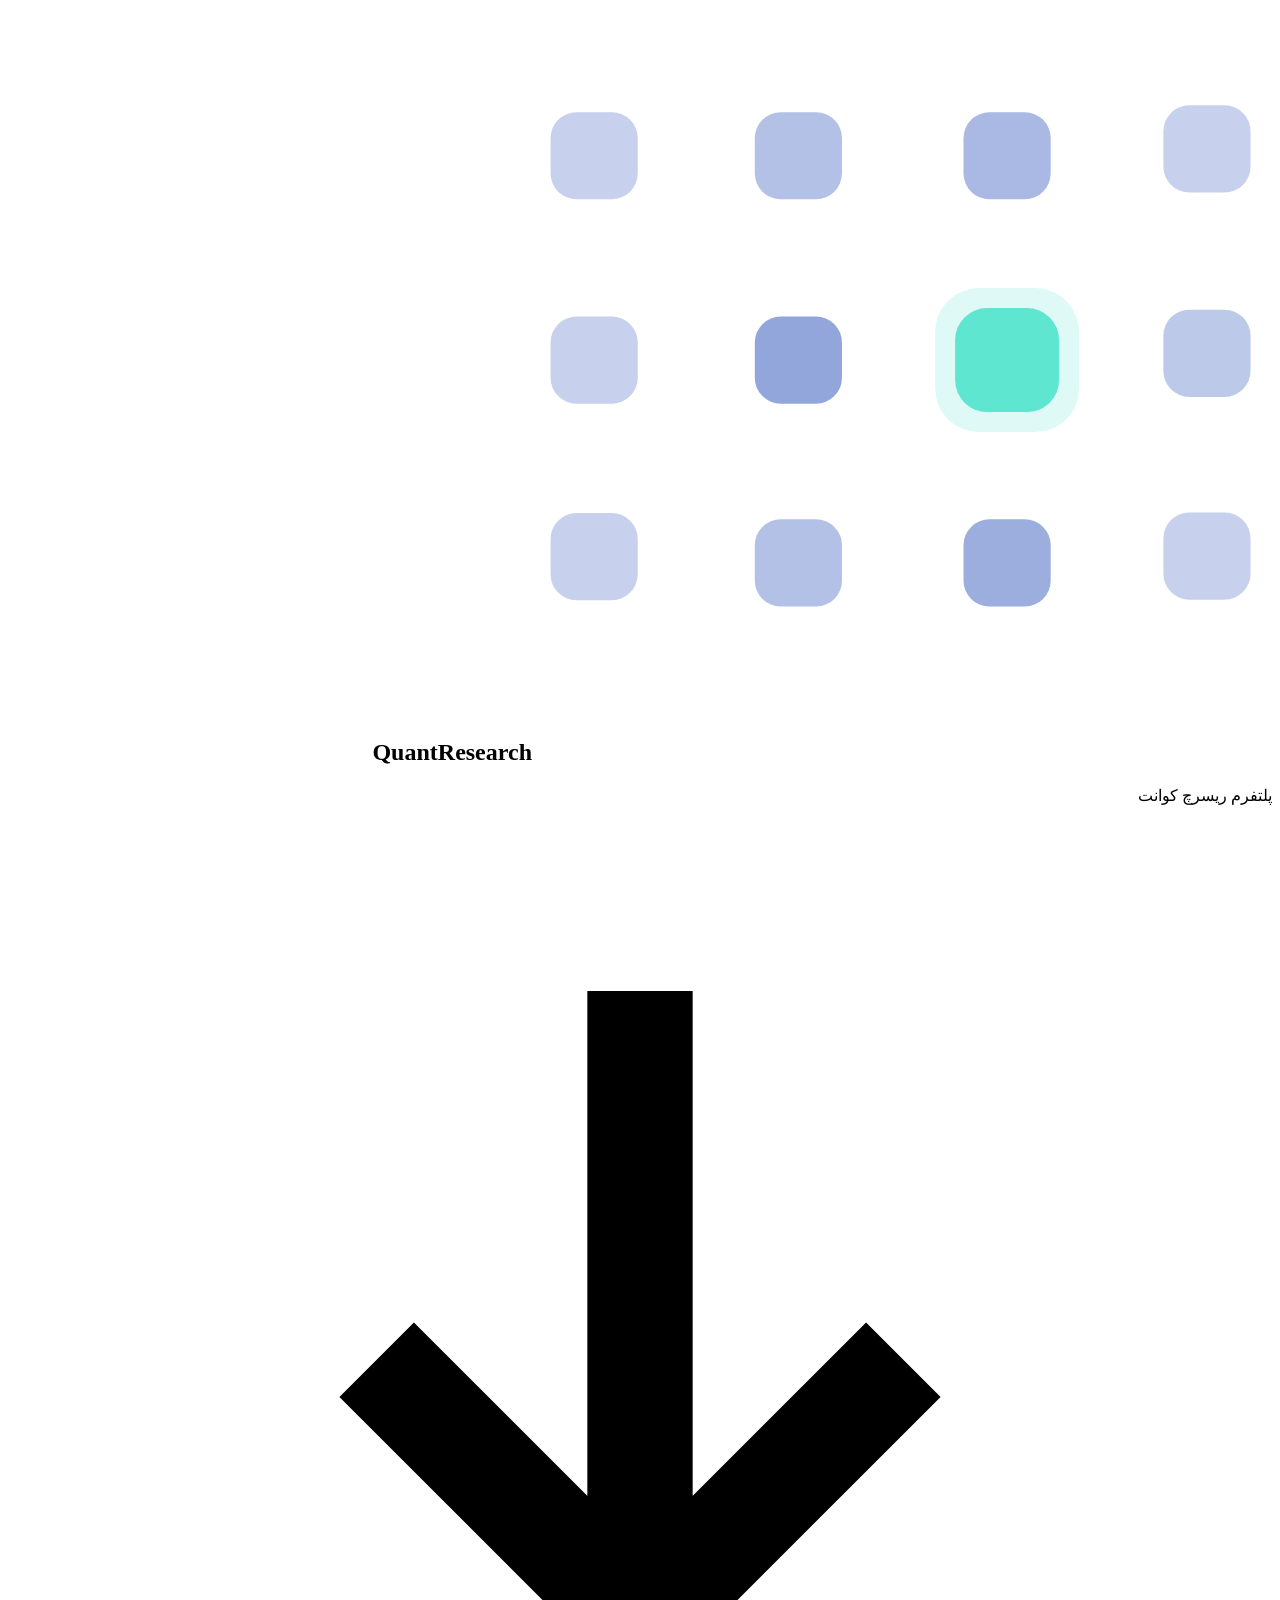
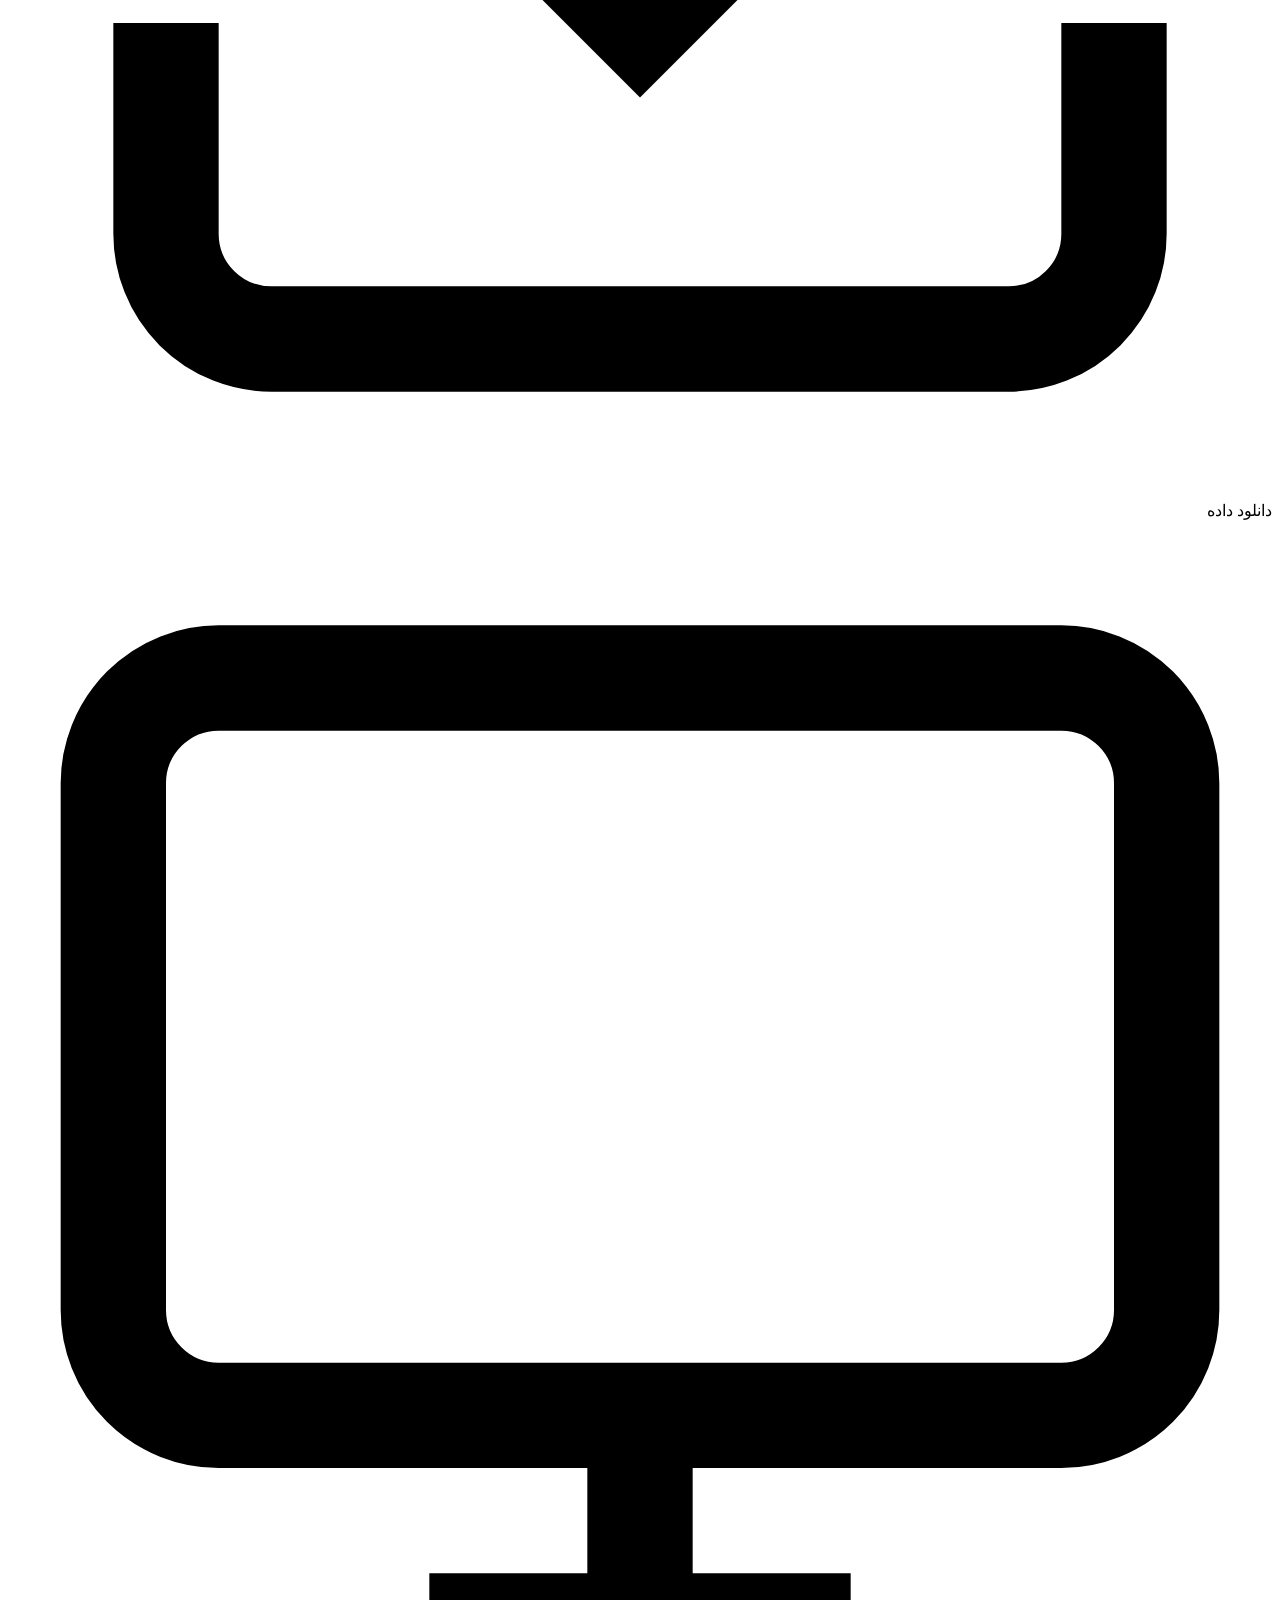
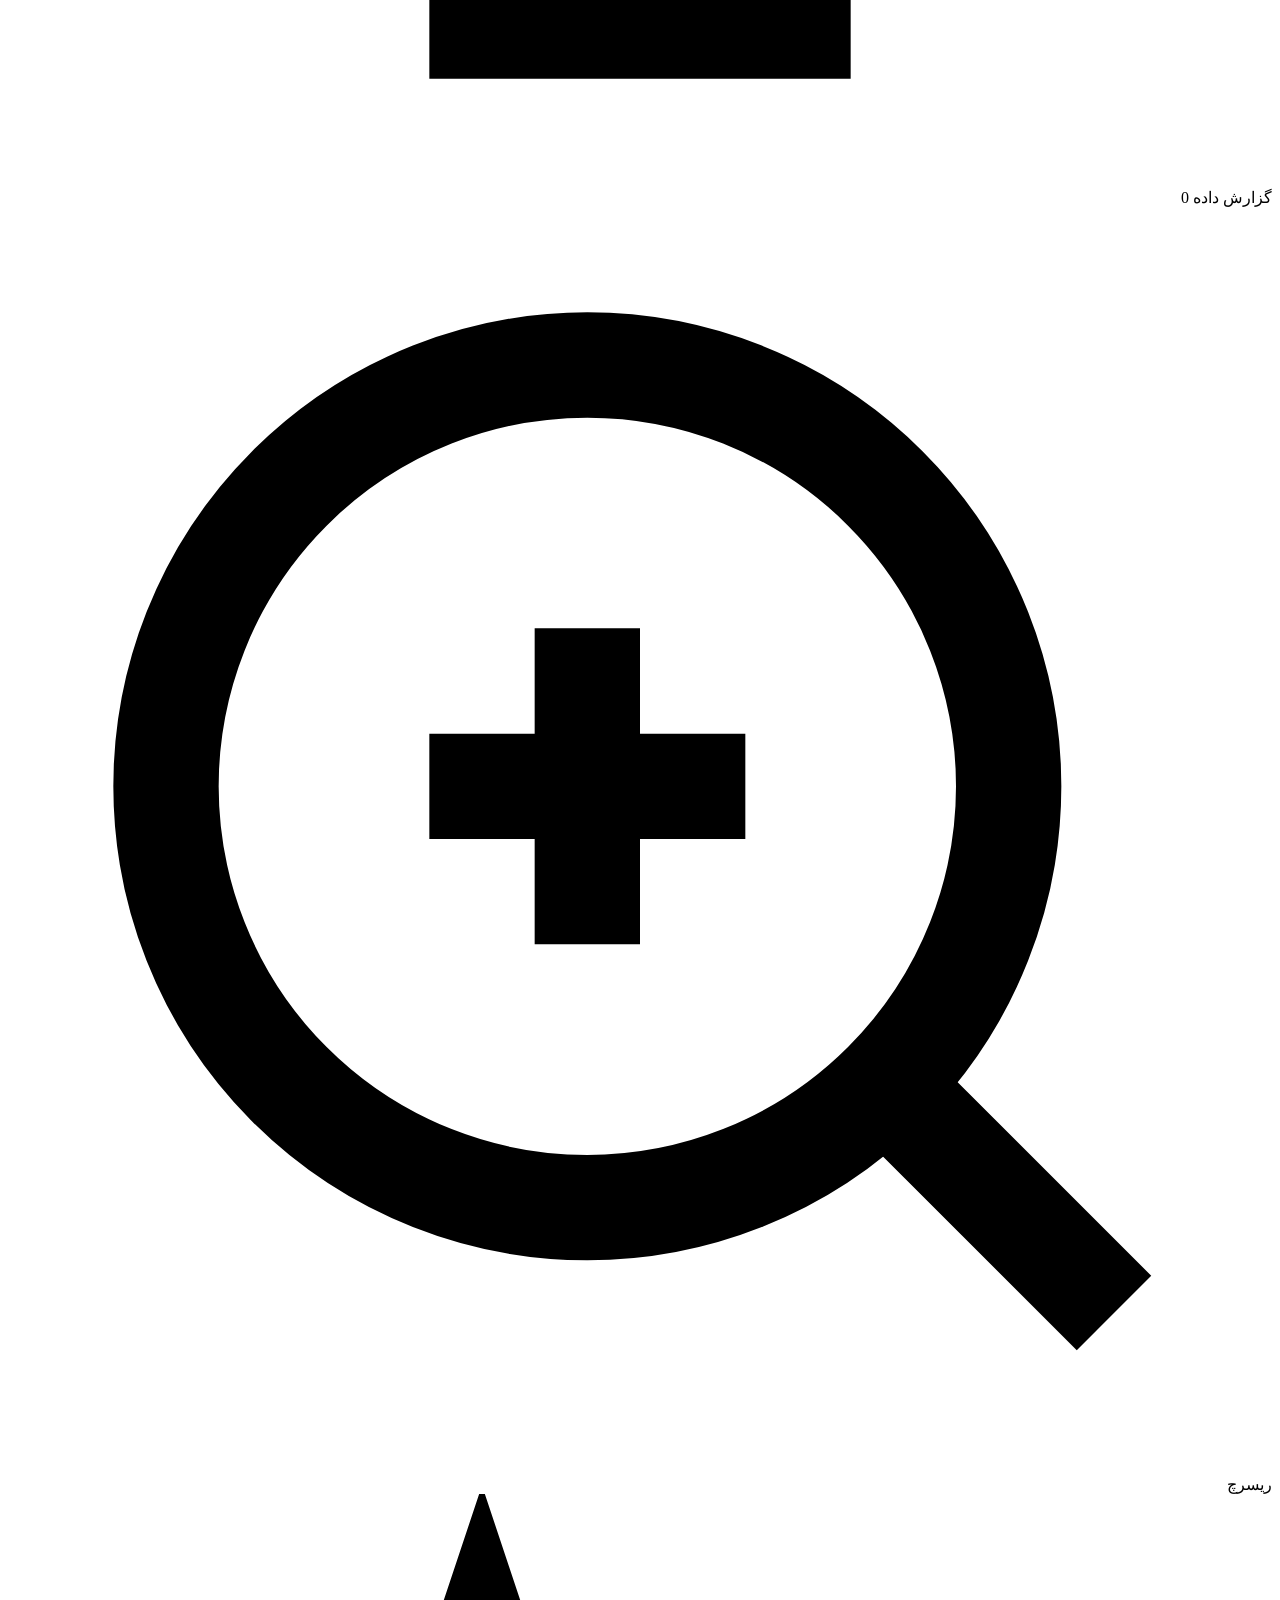
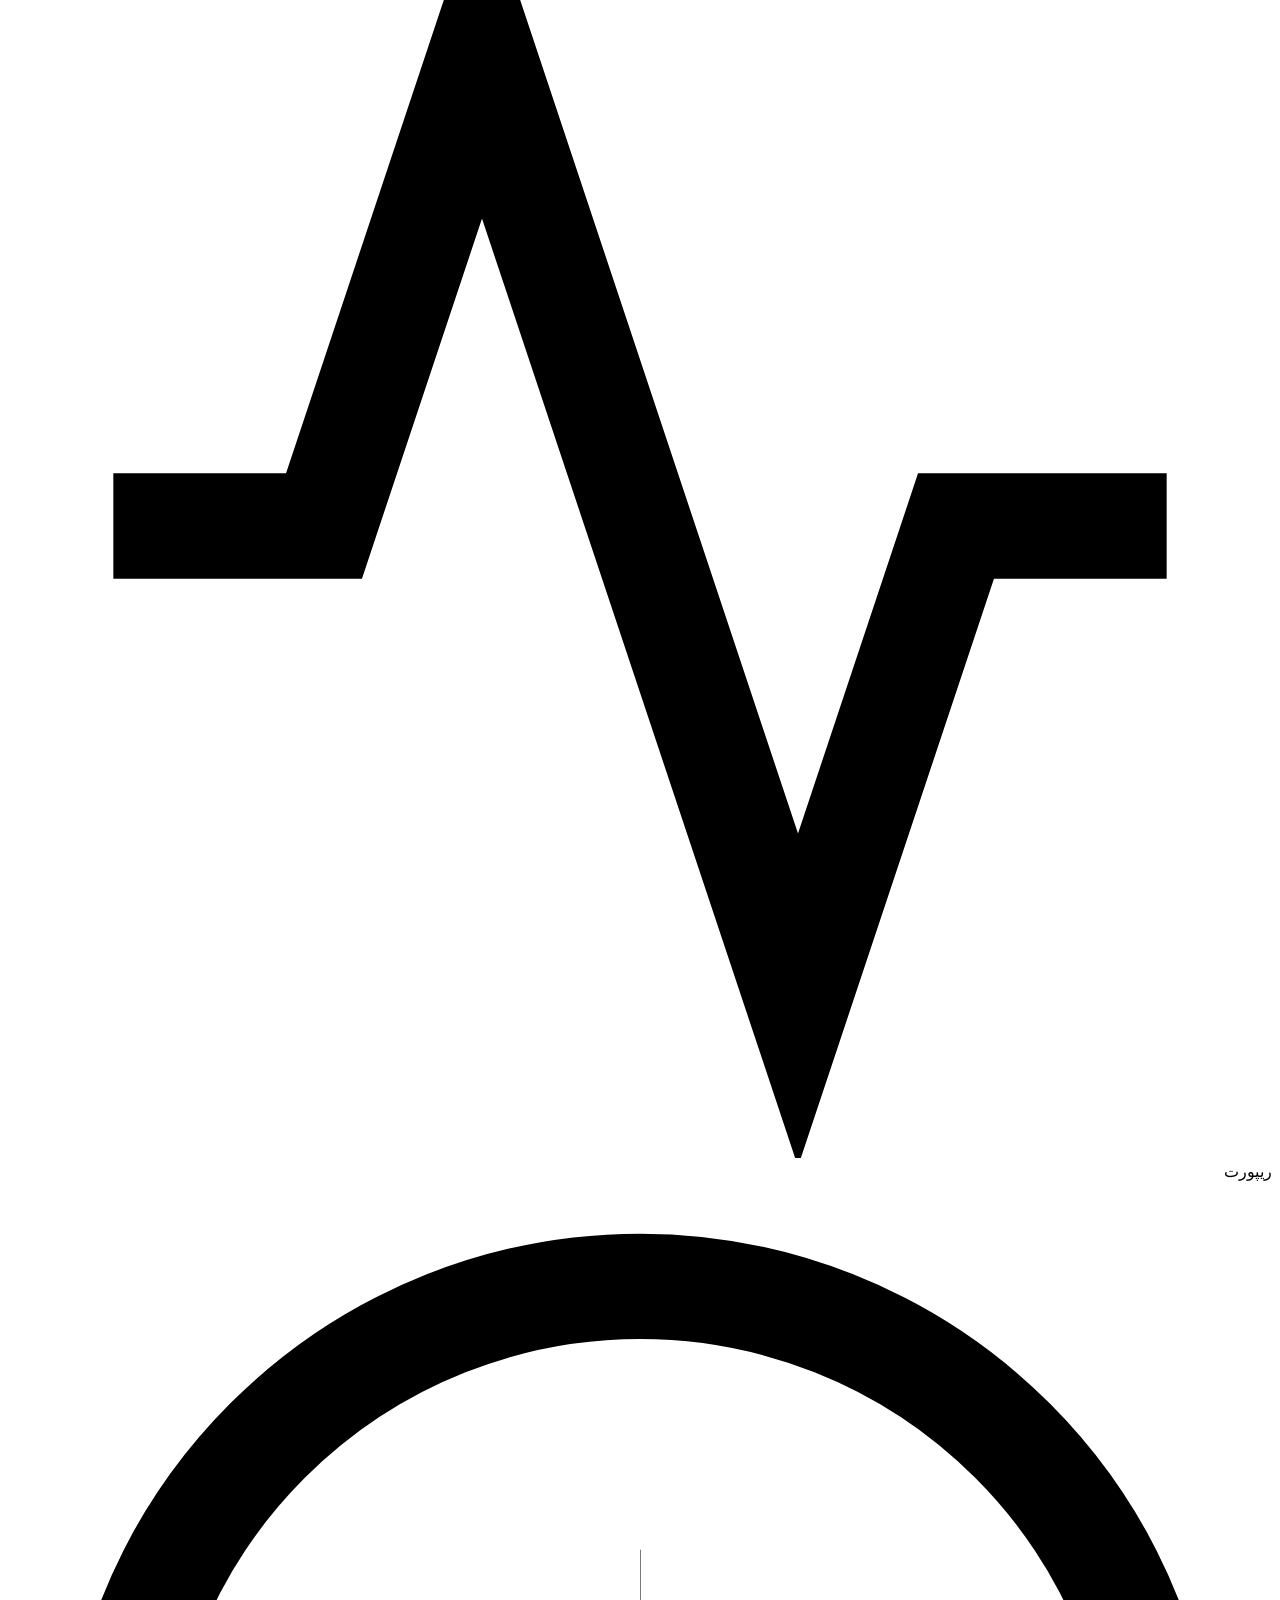
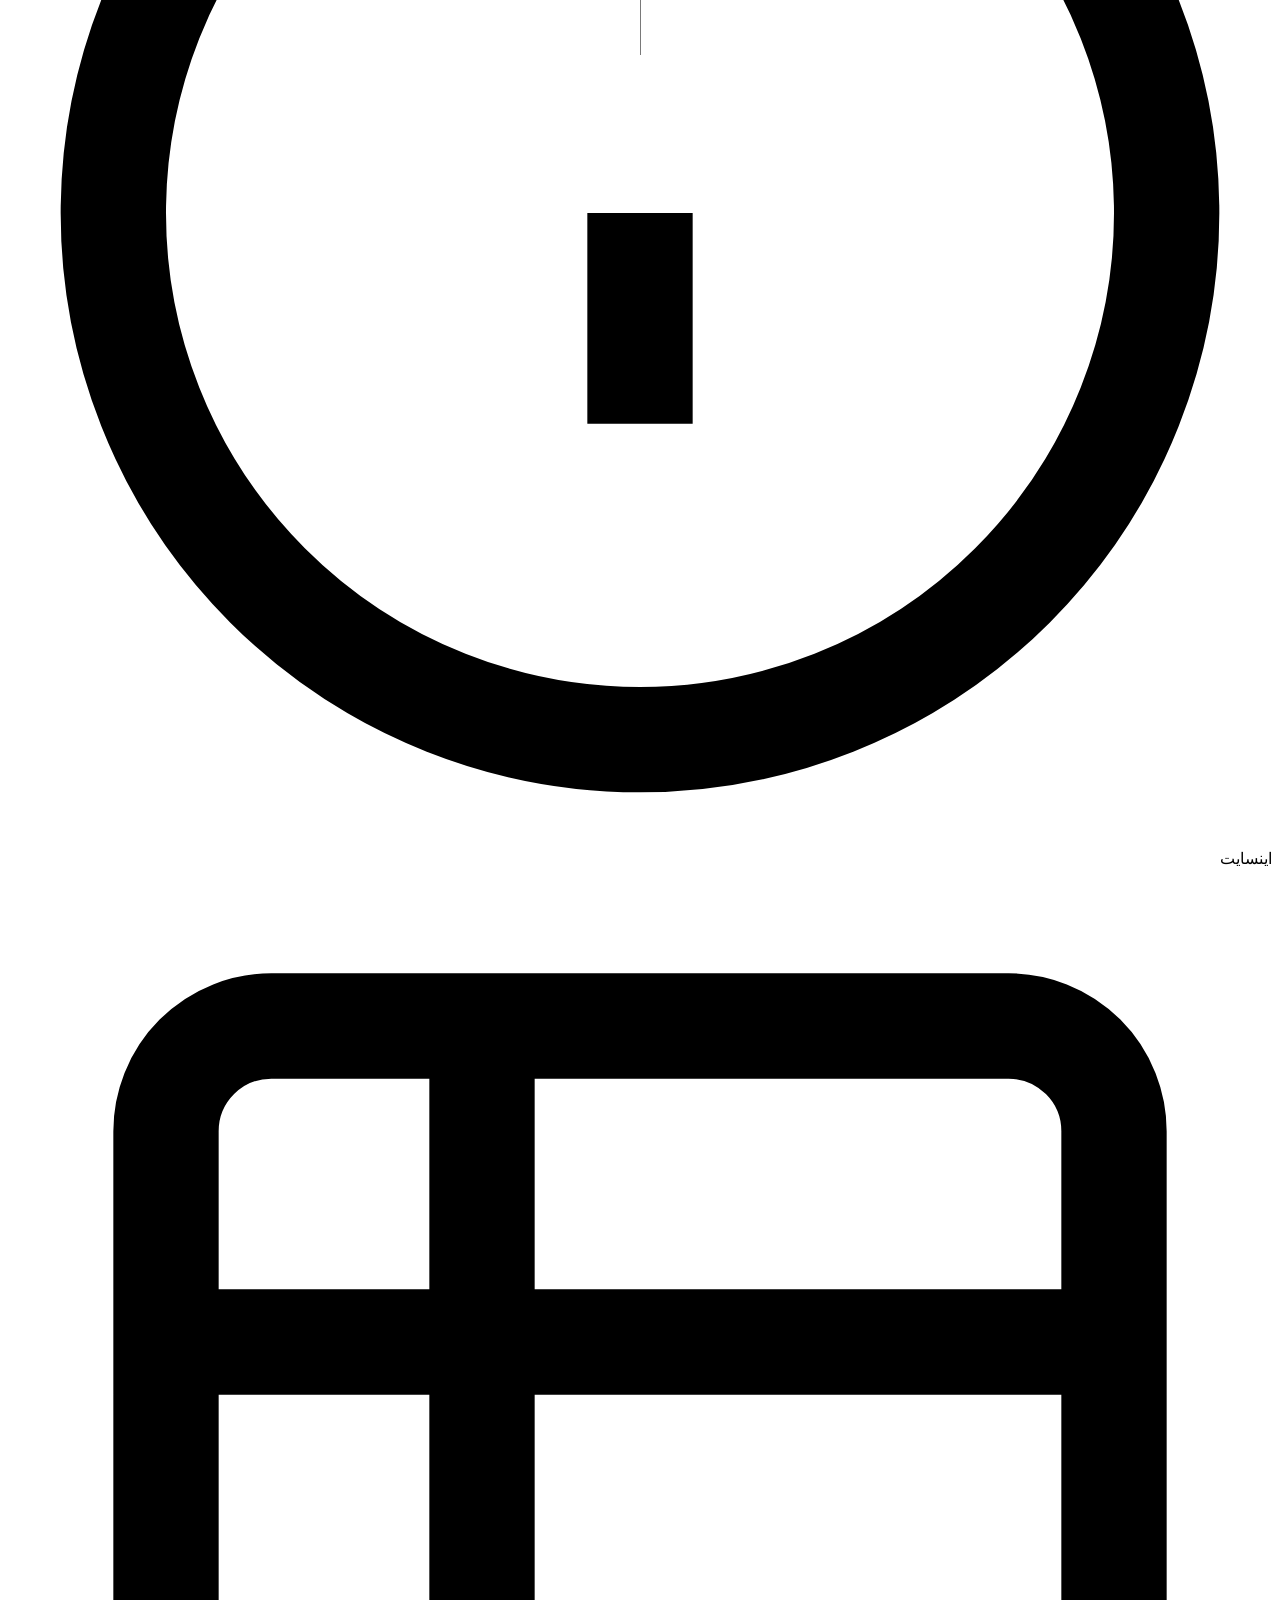
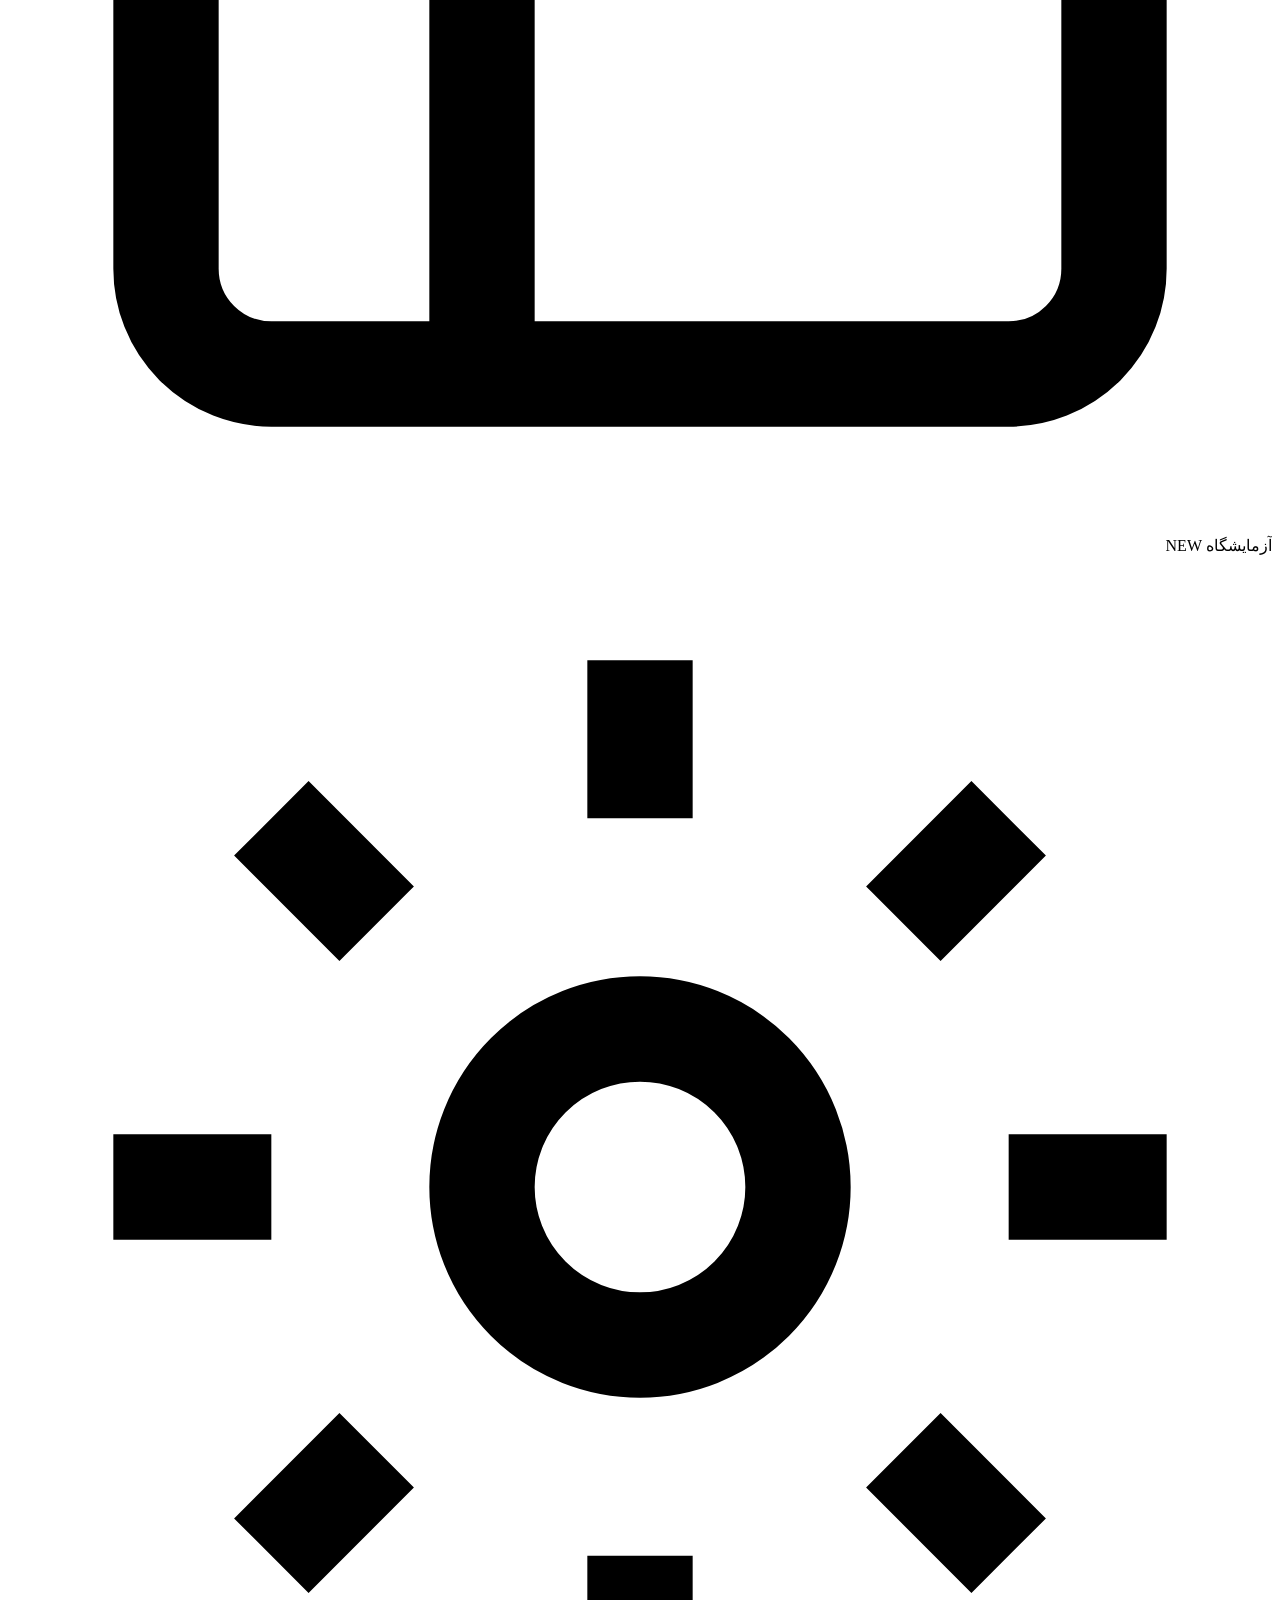
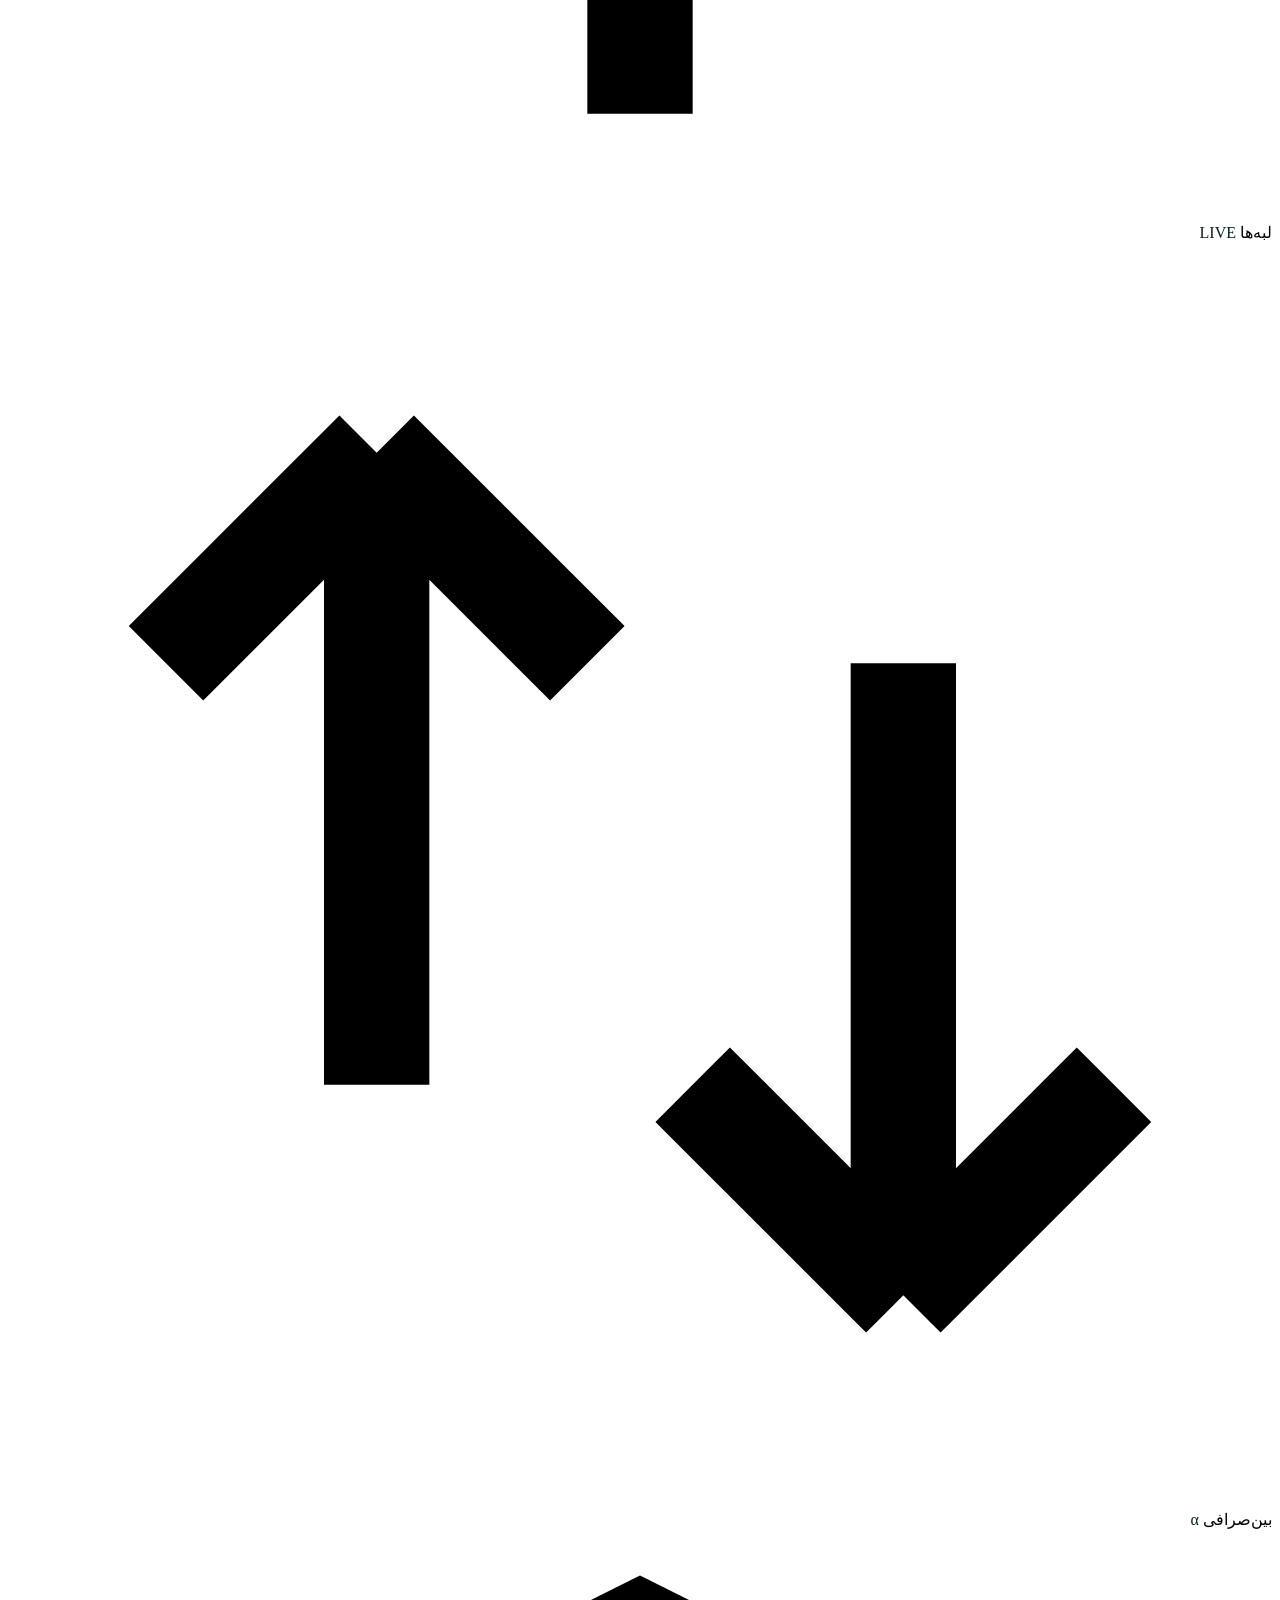
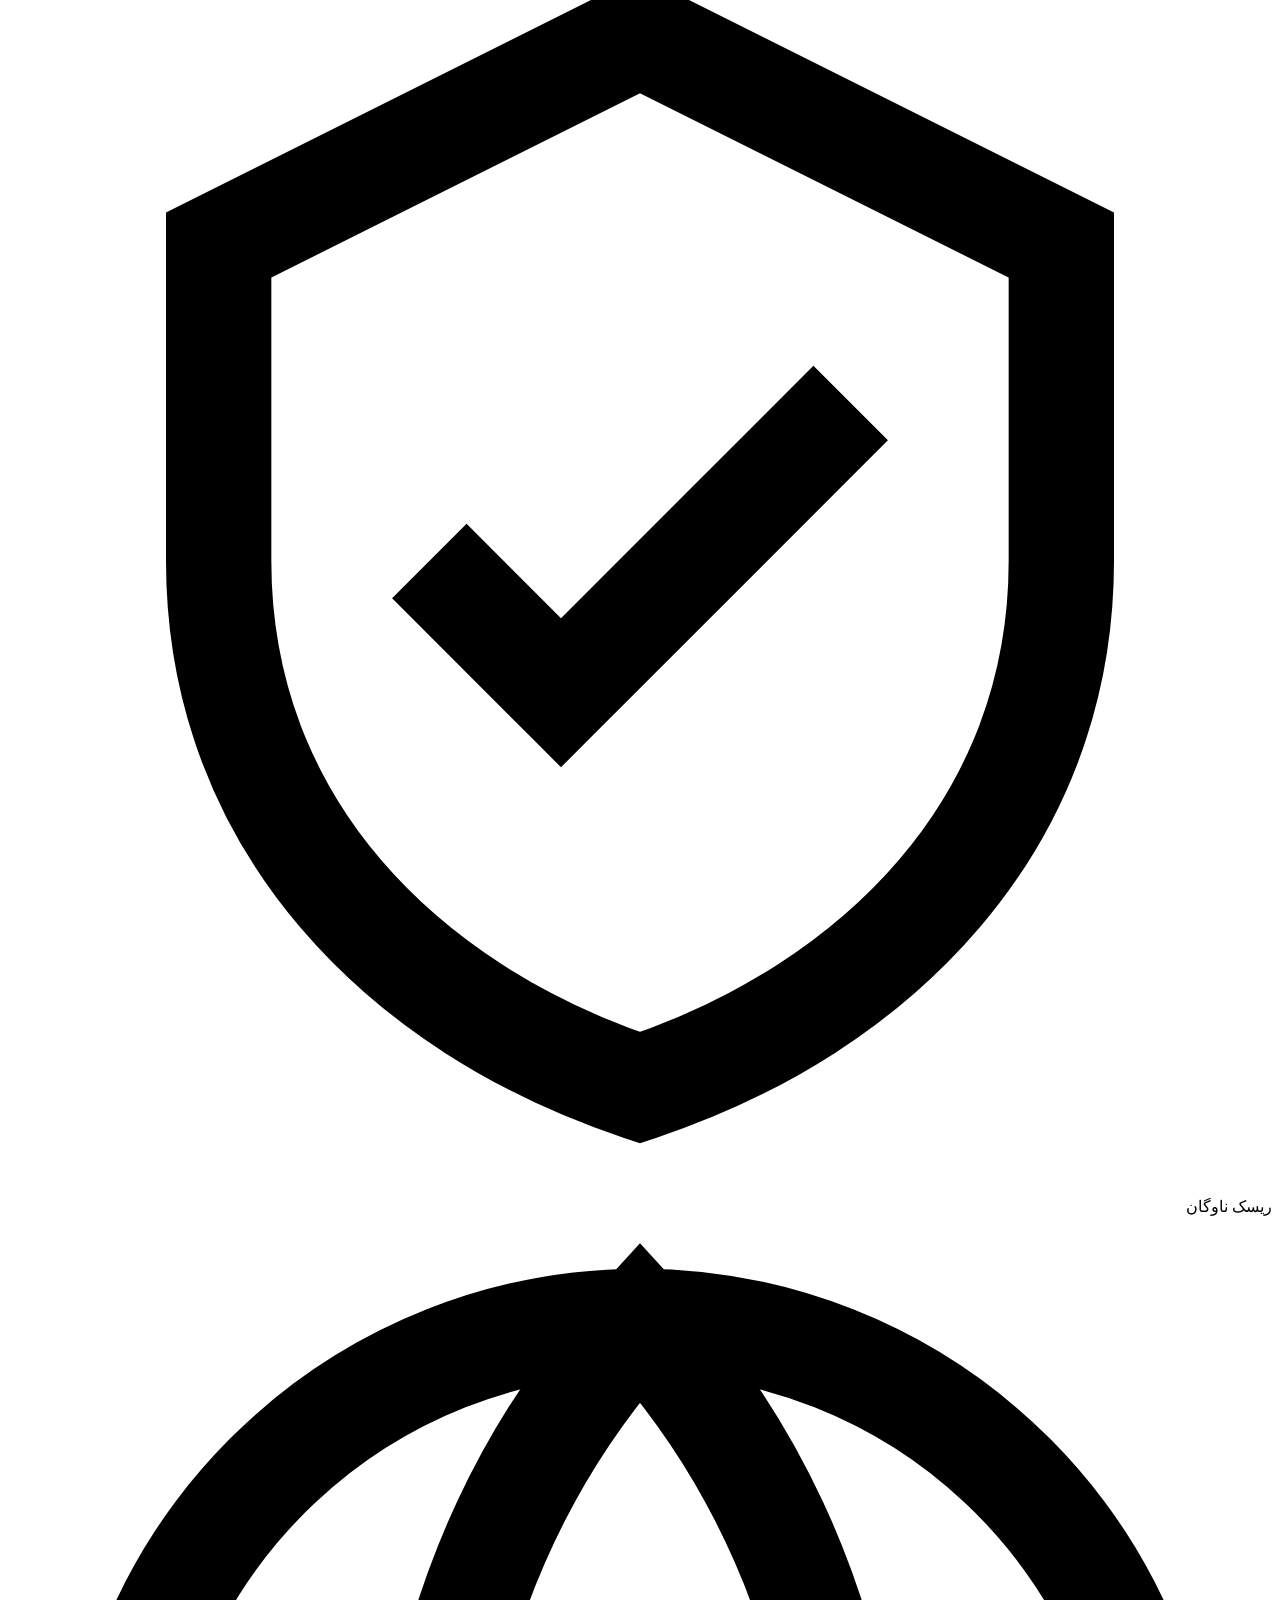
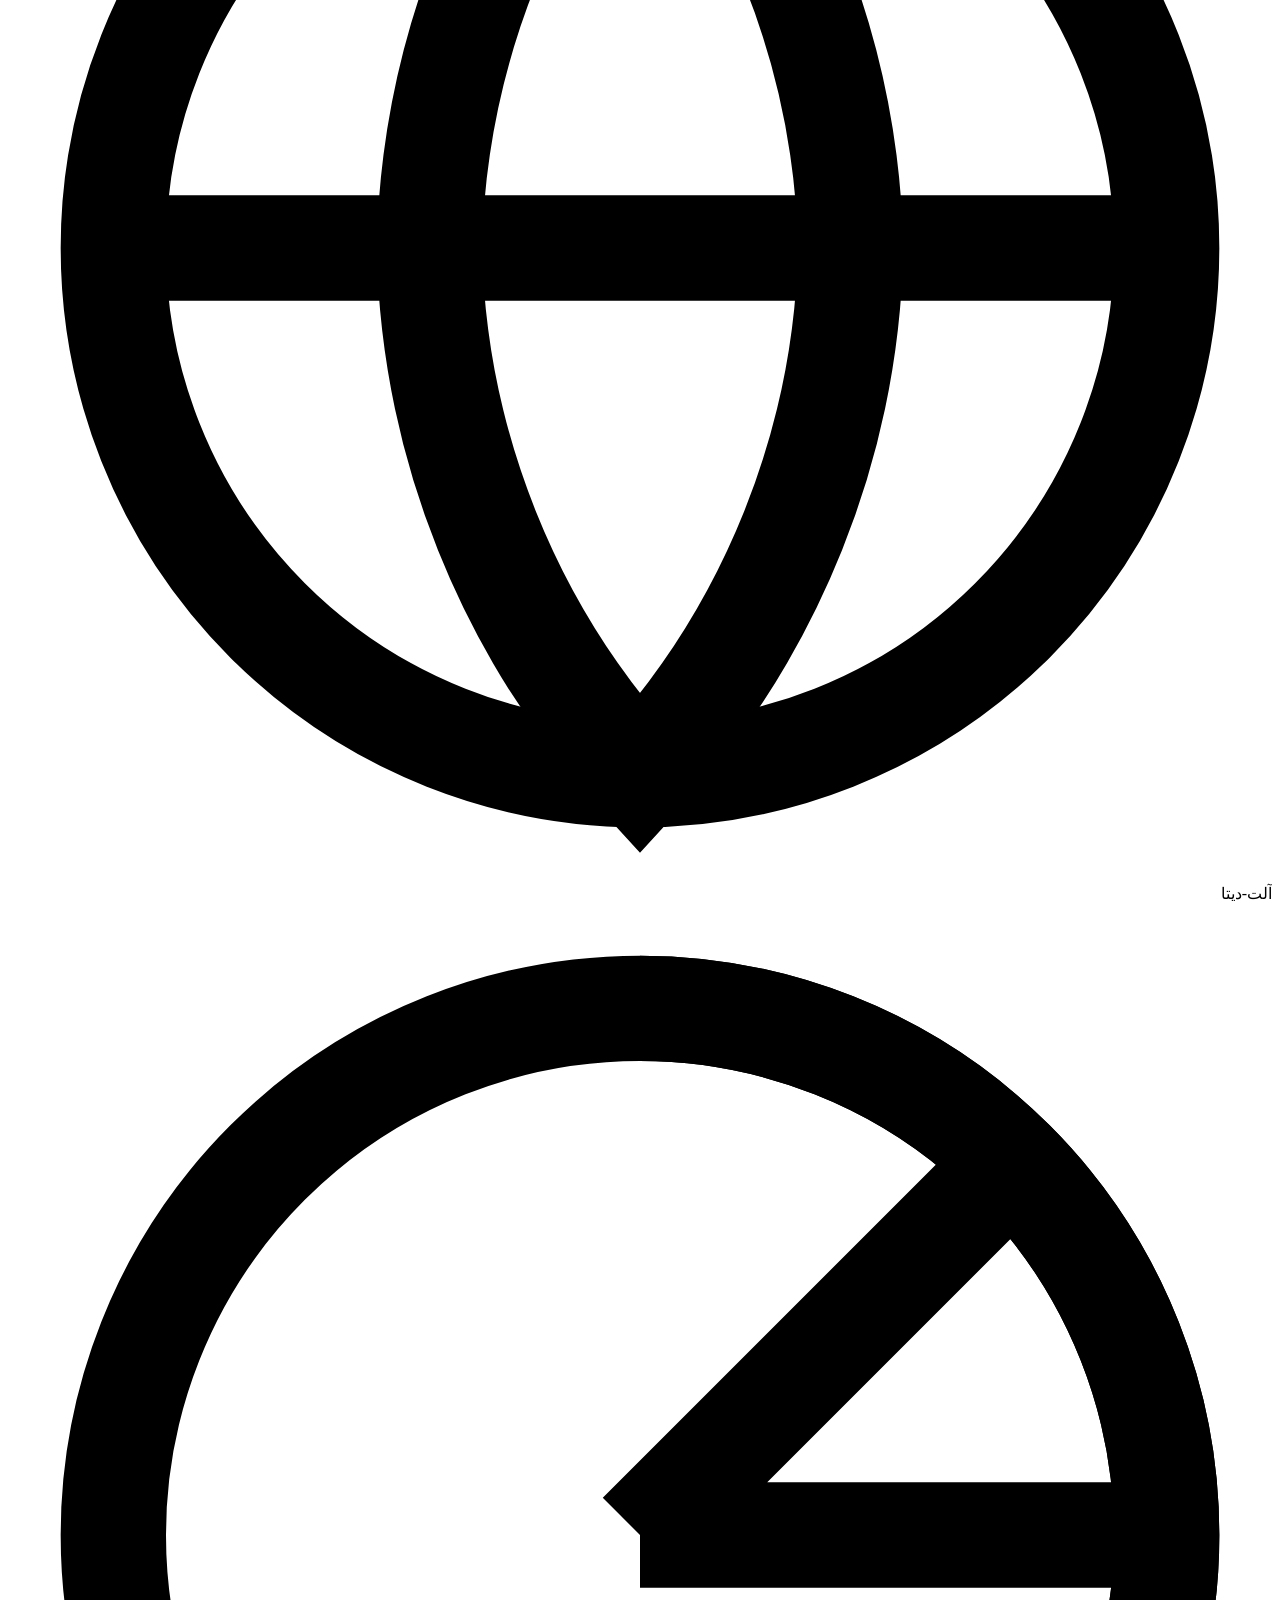
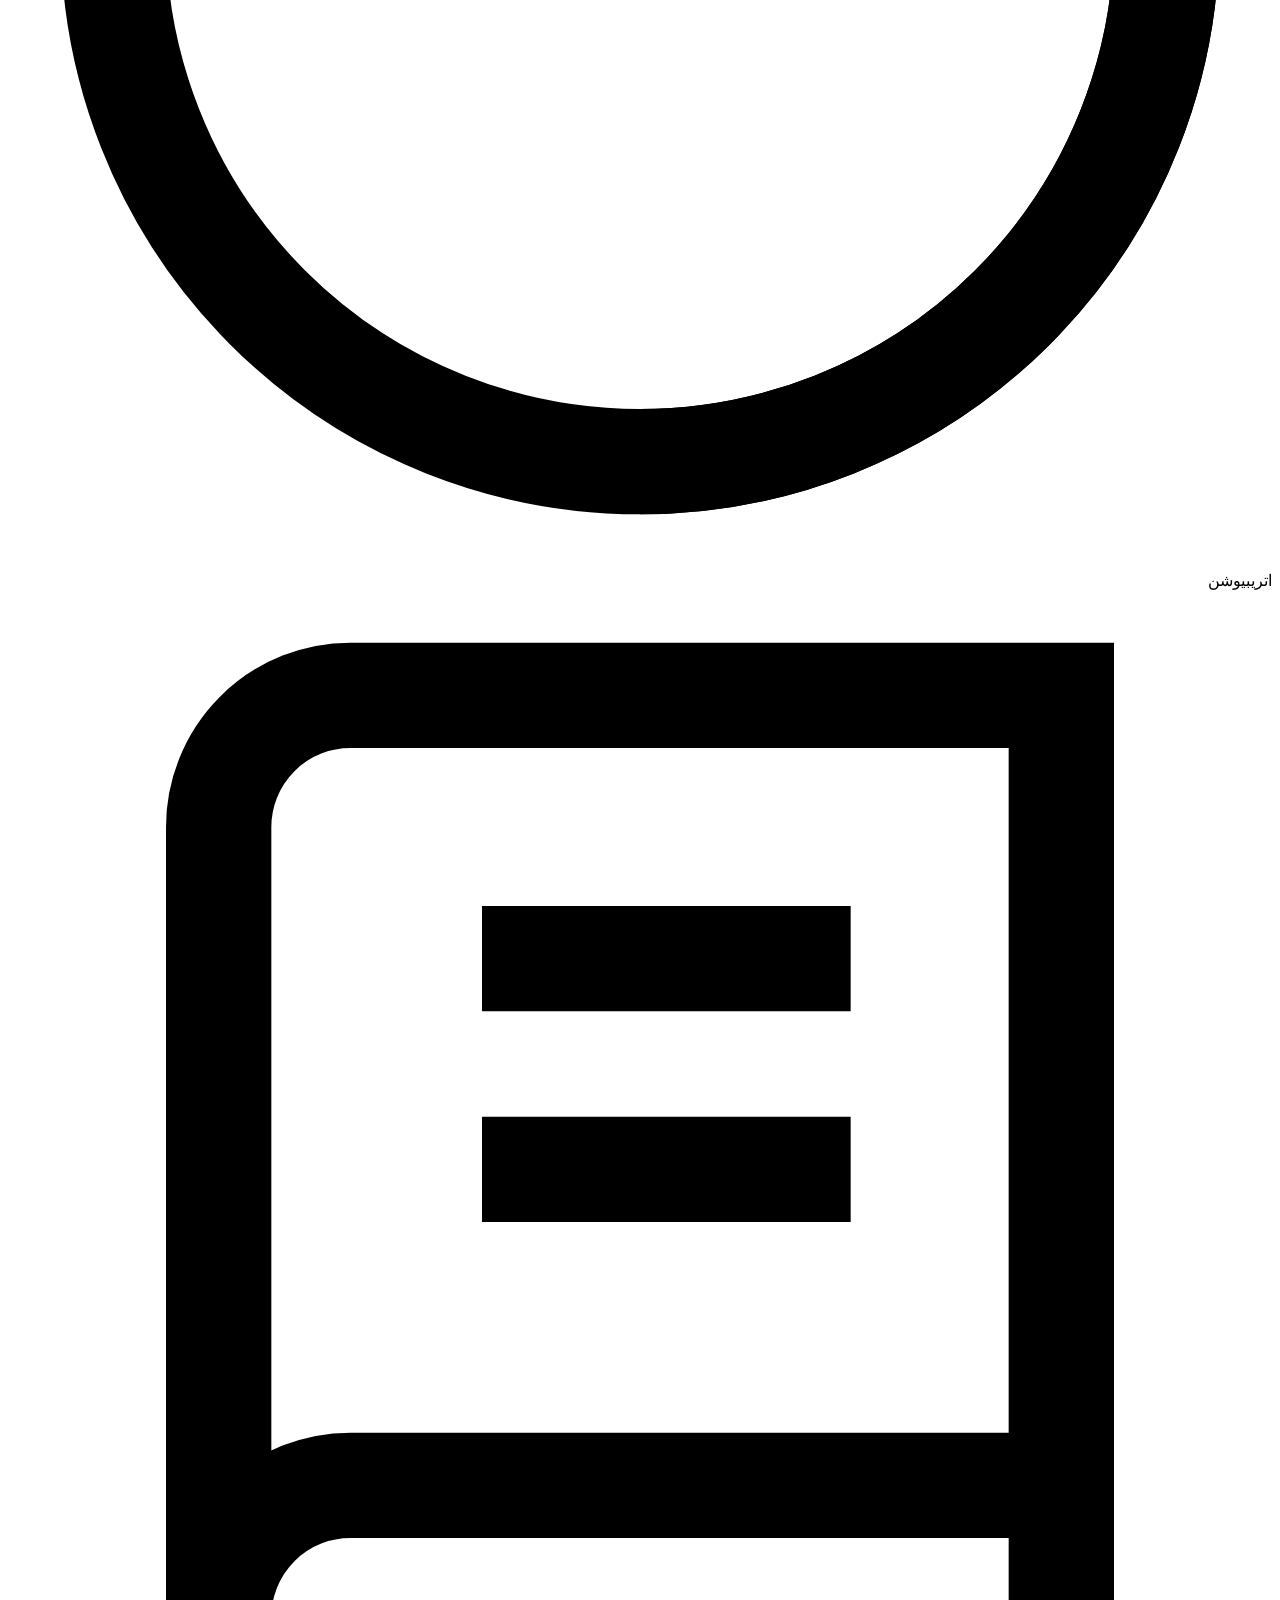
==== commit 82c58874: "Add fleet-bleeding gate to embargo, quant brand mark, exit tuner Embargo now arms only when the flee" ====
--- a/web/dashboard.html
+++ b/web/dashboard.html
@@ -9,6 +9,7 @@
 <link rel="preconnect" href="https://fonts.gstatic.com" crossorigin/>
 <link rel="stylesheet" href="https://fonts.googleapis.com/css2?family=Vazirmatn:wght@400;500;600;700;800&family=Inter:wght@400;500;600;700;800&display=swap"/>
 <script src="https://cdn.plot.ly/plotly-2.35.2.min.js"></script>
+<link rel="icon" href="static/favicon.svg" type="image/svg+xml"/>
 <link rel="stylesheet" href="static/styles.css"/>
 </head>
 <body>
@@ -17,7 +18,7 @@
   <!-- ─────────────────────────── Sidebar ─────────────────────────── -->
   <nav id="sidebar">
     <div class="sidebar-logo">
-      <h1>⚡ <span data-i18n="brand">QuantResearch</span></h1>
+      <h1><svg class="brand-mark" xmlns="http://www.w3.org/2000/svg" viewBox="130 165 740 740" width="740" height="740" role="img" aria-label="Quant Research"><rect x="148.55" y="257.15" width="87.2" height="87.2" rx="26" fill="#5B79C9" opacity=".34"/><rect x="148.55" y="461.52" width="87.2" height="87.2" rx="26" fill="#5B79C9" opacity=".34"/><rect x="148.55" y="658.04" width="87.2" height="87.2" rx="26" fill="#5B79C9" opacity=".34"/><rect x="352.79" y="257.15" width="87.2" height="87.2" rx="26" fill="#5B79C9" opacity=".46"/><rect x="352.79" y="461.52" width="87.2" height="87.2" rx="26" fill="#5B79C9" opacity=".66"/><rect x="352.79" y="664.30" width="87.2" height="87.2" rx="26" fill="#5B79C9" opacity=".46"/><rect x="561.50" y="257.15" width="87.2" height="87.2" rx="26" fill="#5B79C9" opacity=".52"/><rect x="533.10" y="433.12" width="144" height="144" rx="44" fill="#5EE6D0" opacity=".20"/><rect x="553.10" y="453.12" width="104" height="104" rx="32" fill="#5EE6D0"/><rect x="561.50" y="664.30" width="87.2" height="87.2" rx="26" fill="#5B79C9" opacity=".60"/><rect x="761.36" y="250.32" width="87.2" height="87.2" rx="26" fill="#5B79C9" opacity=".34"/><rect x="761.36" y="454.68" width="87.2" height="87.2" rx="26" fill="#5B79C9" opacity=".40"/><rect x="761.36" y="657.46" width="87.2" height="87.2" rx="26" fill="#5B79C9" opacity=".34"/></svg><span data-i18n="brand">QuantResearch</span></h1>
       <p data-i18n="brand_tagline">پلتفرم ریسرچ کوانت</p>
     </div>
     <div style="flex:1;overflow-y:auto;padding:12px 0">
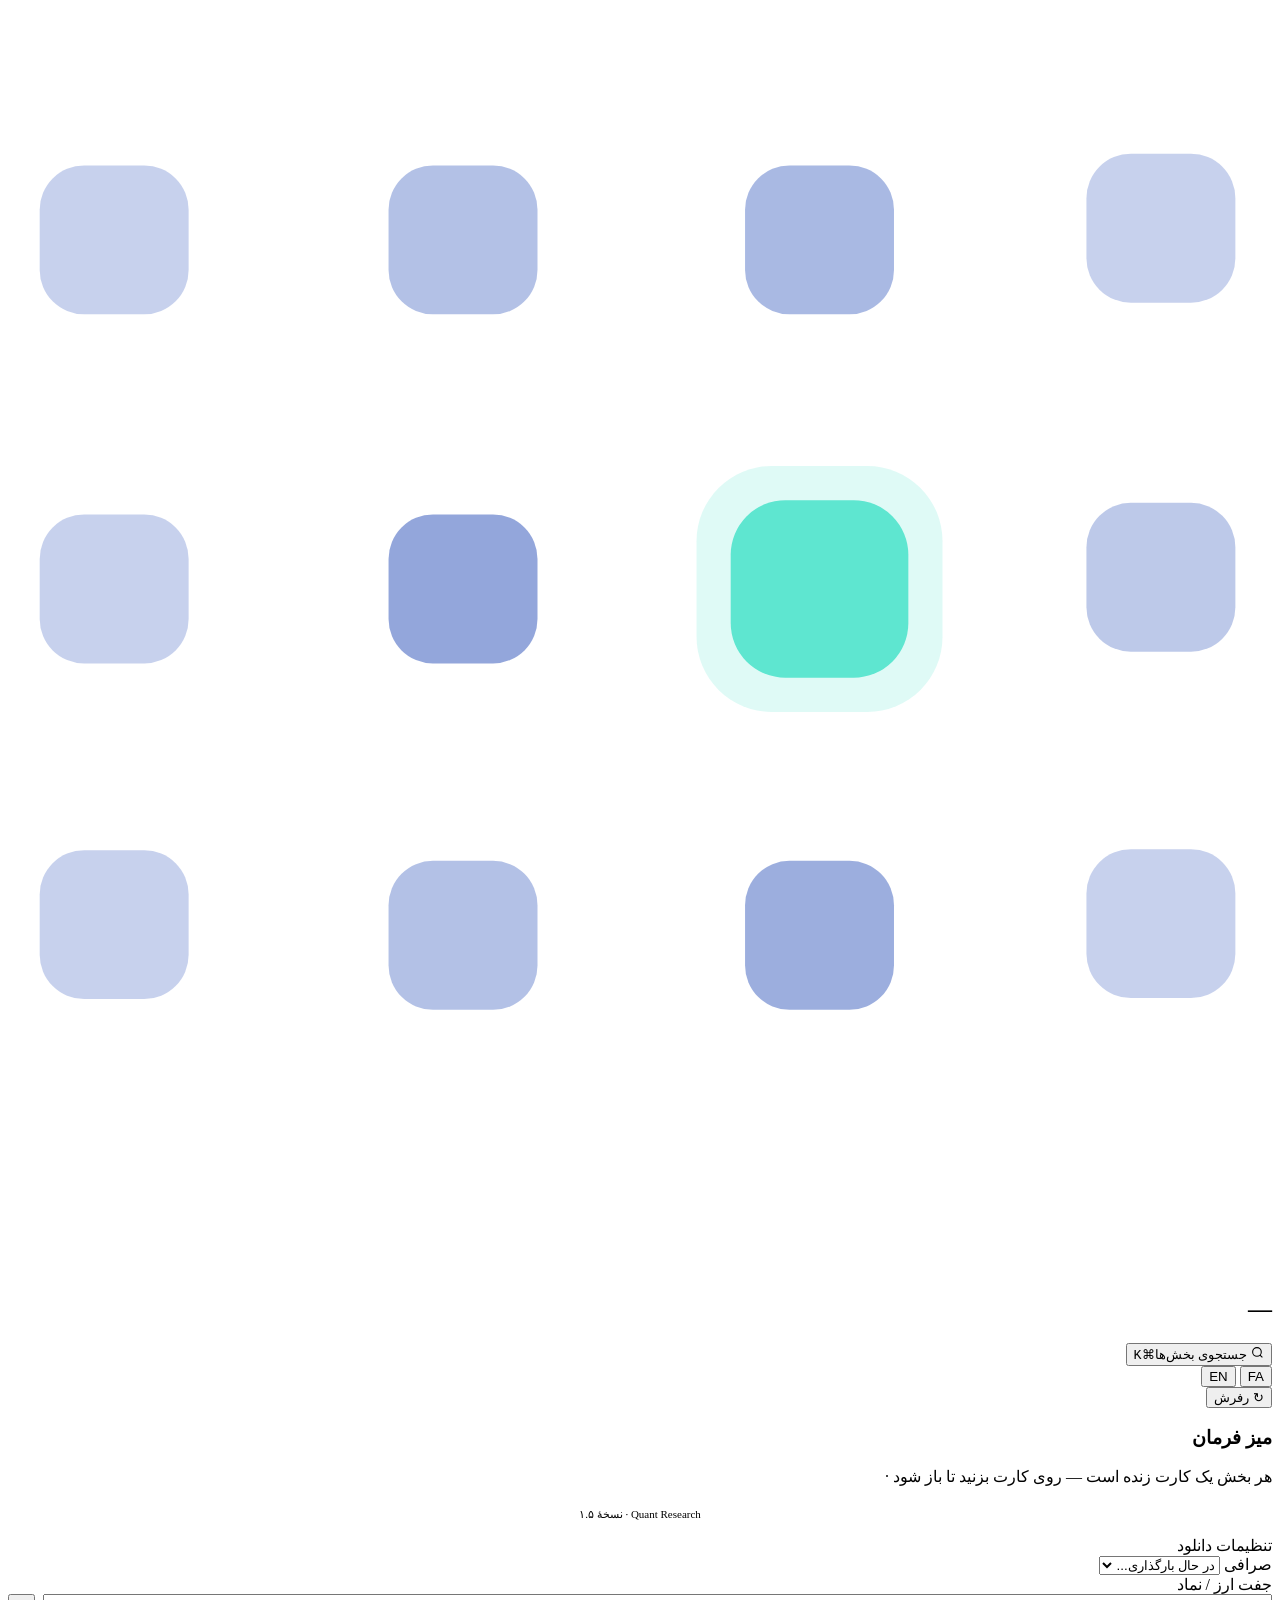
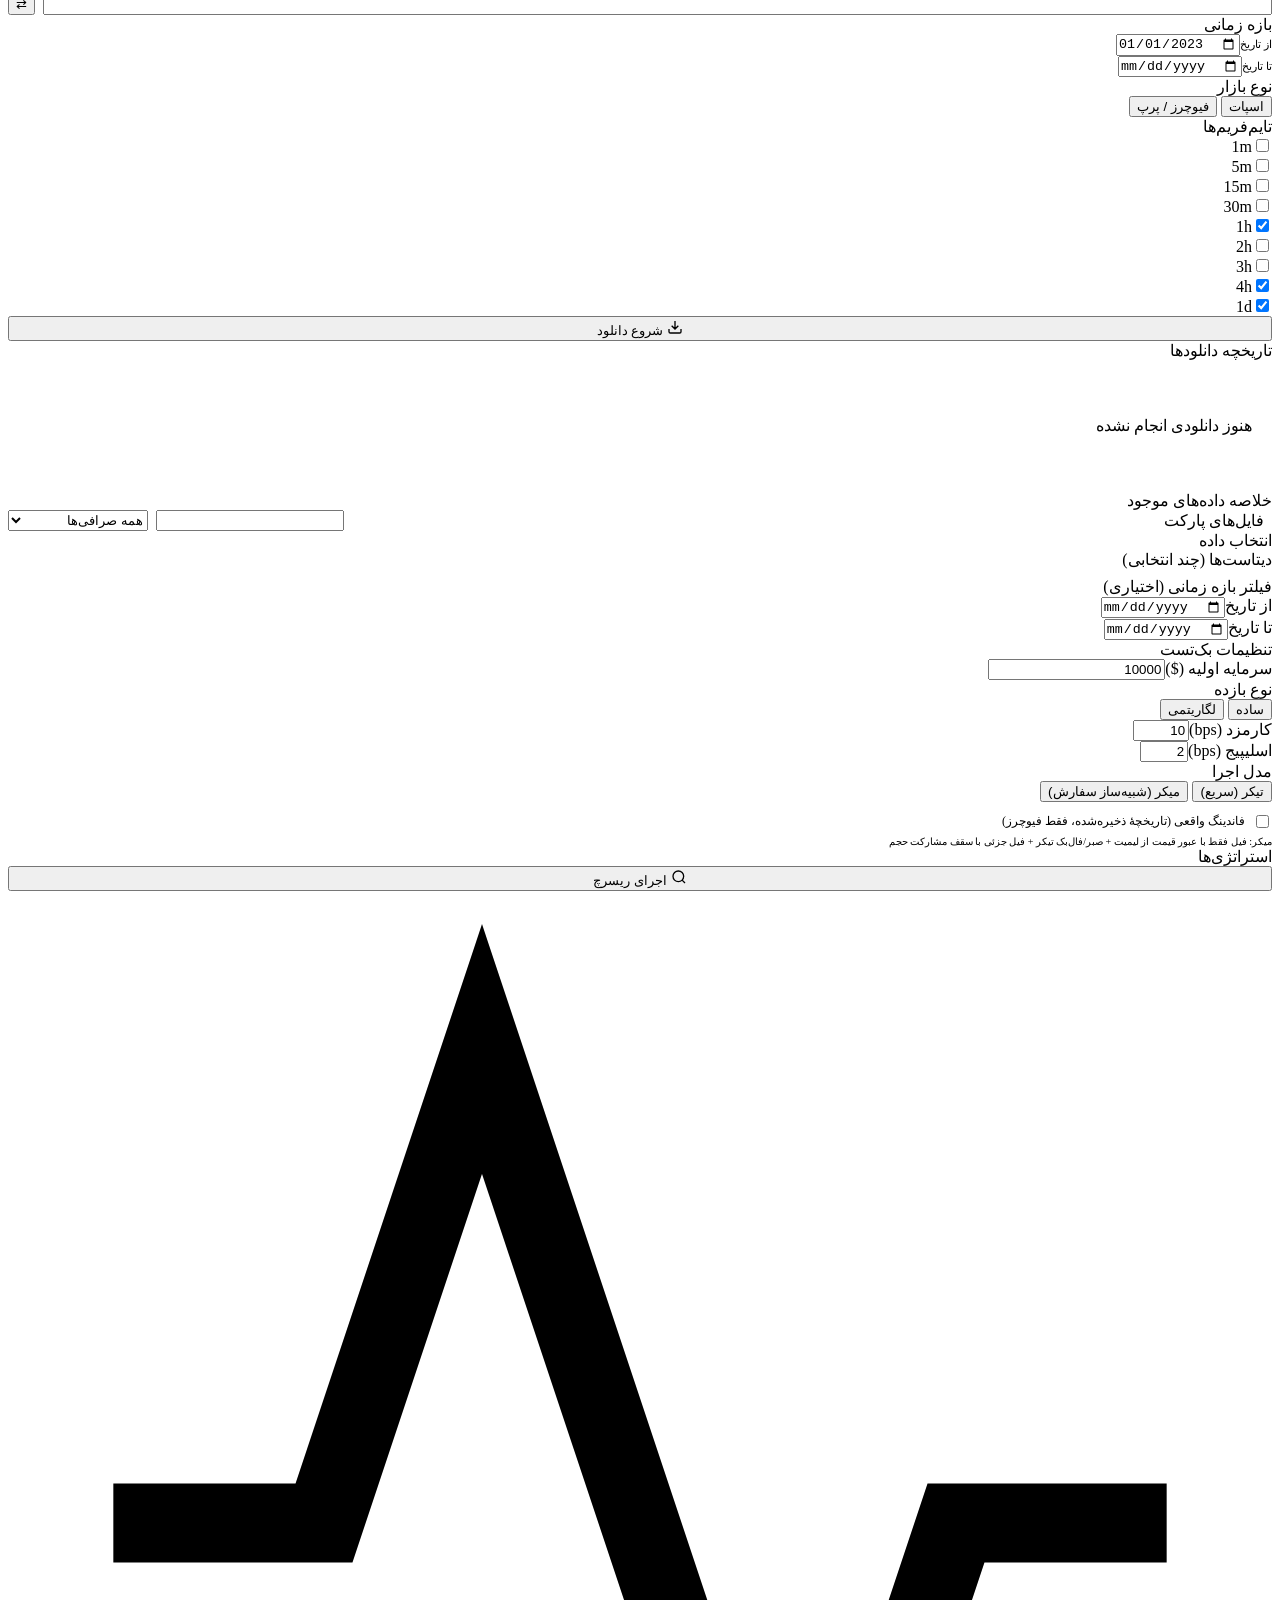
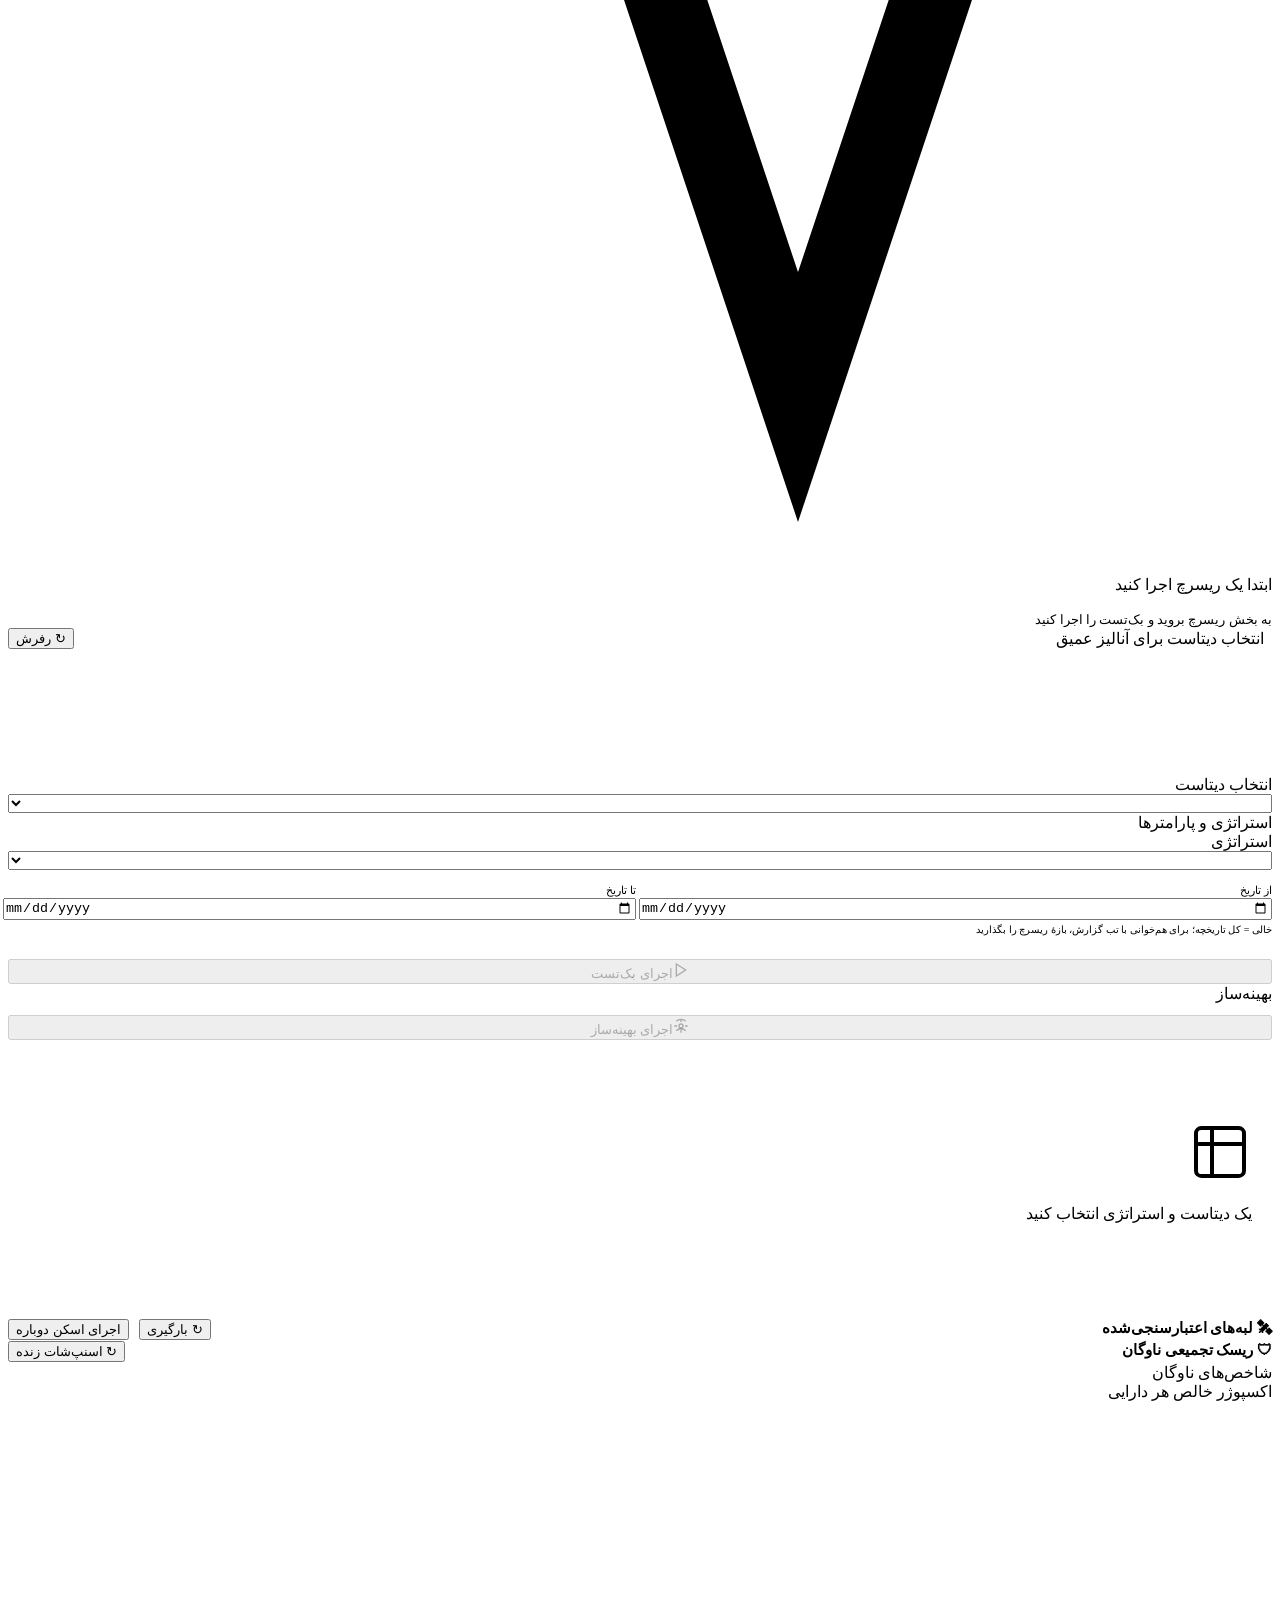
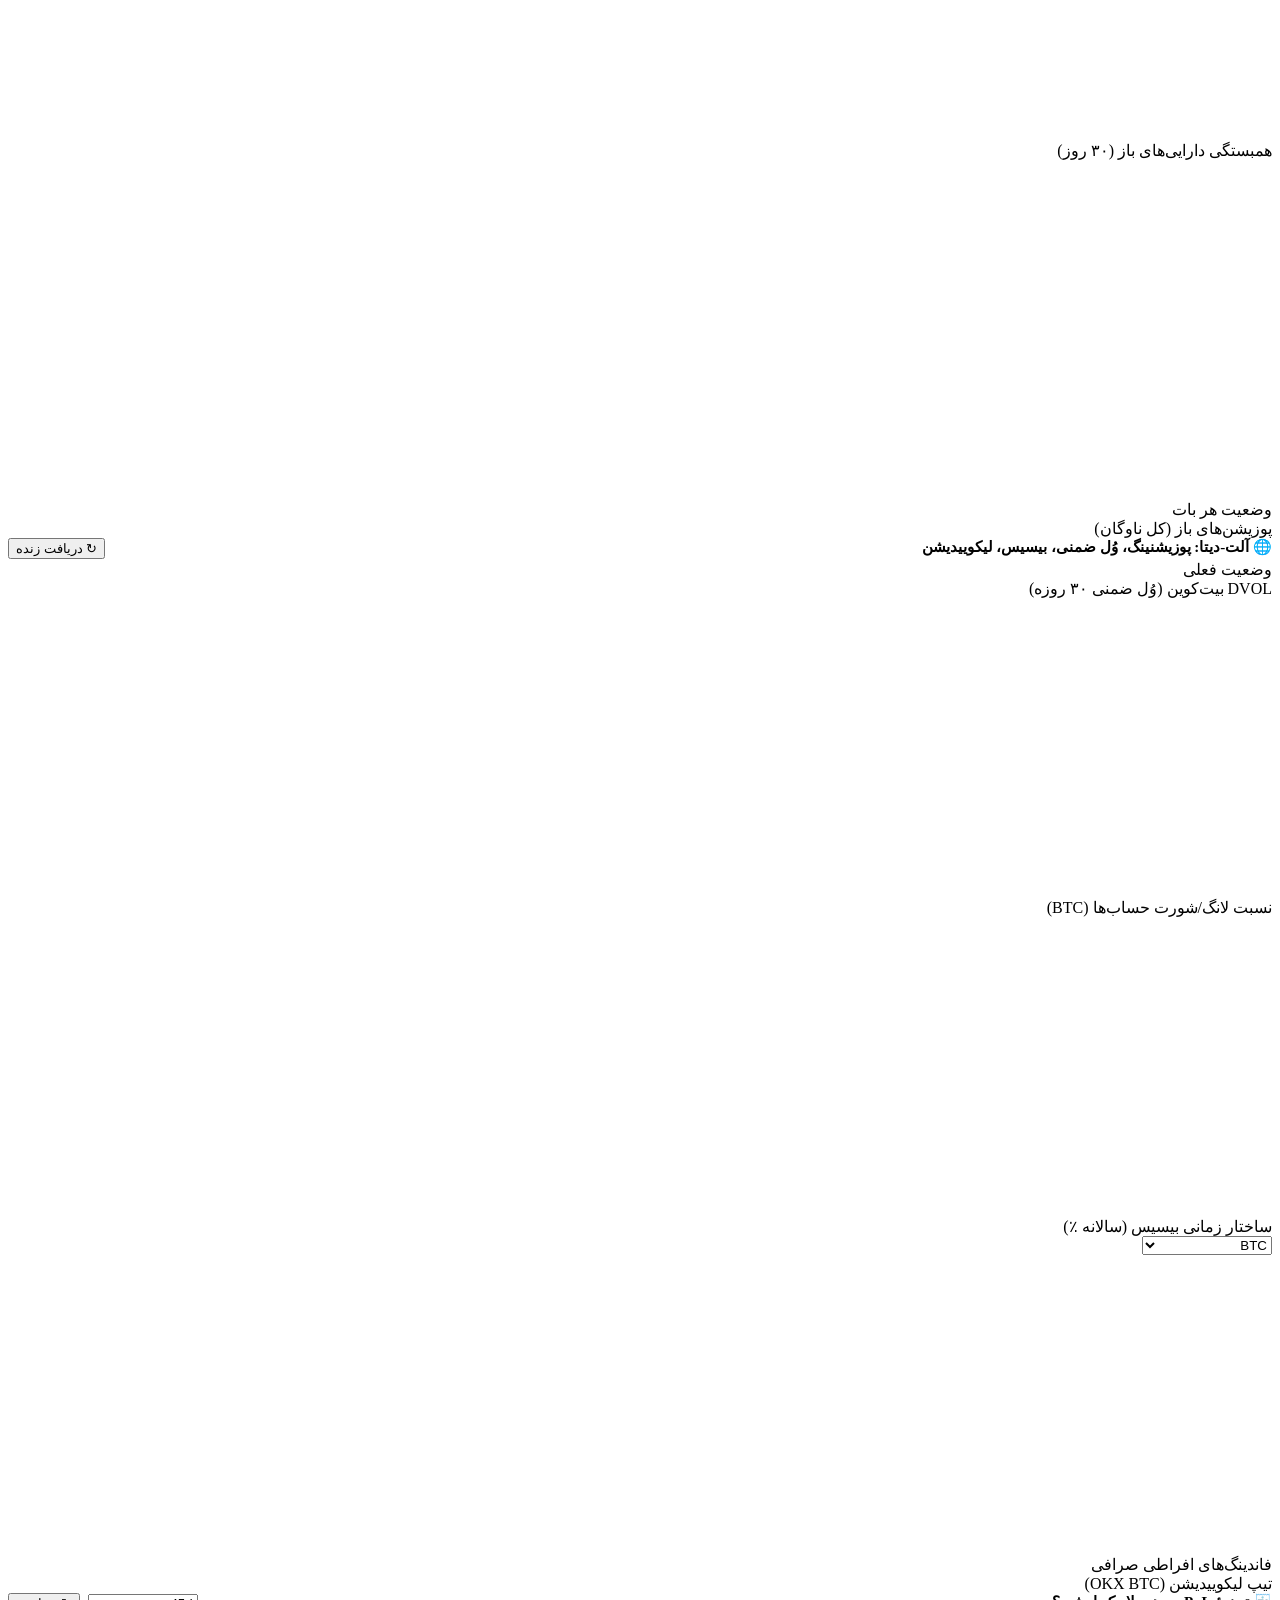
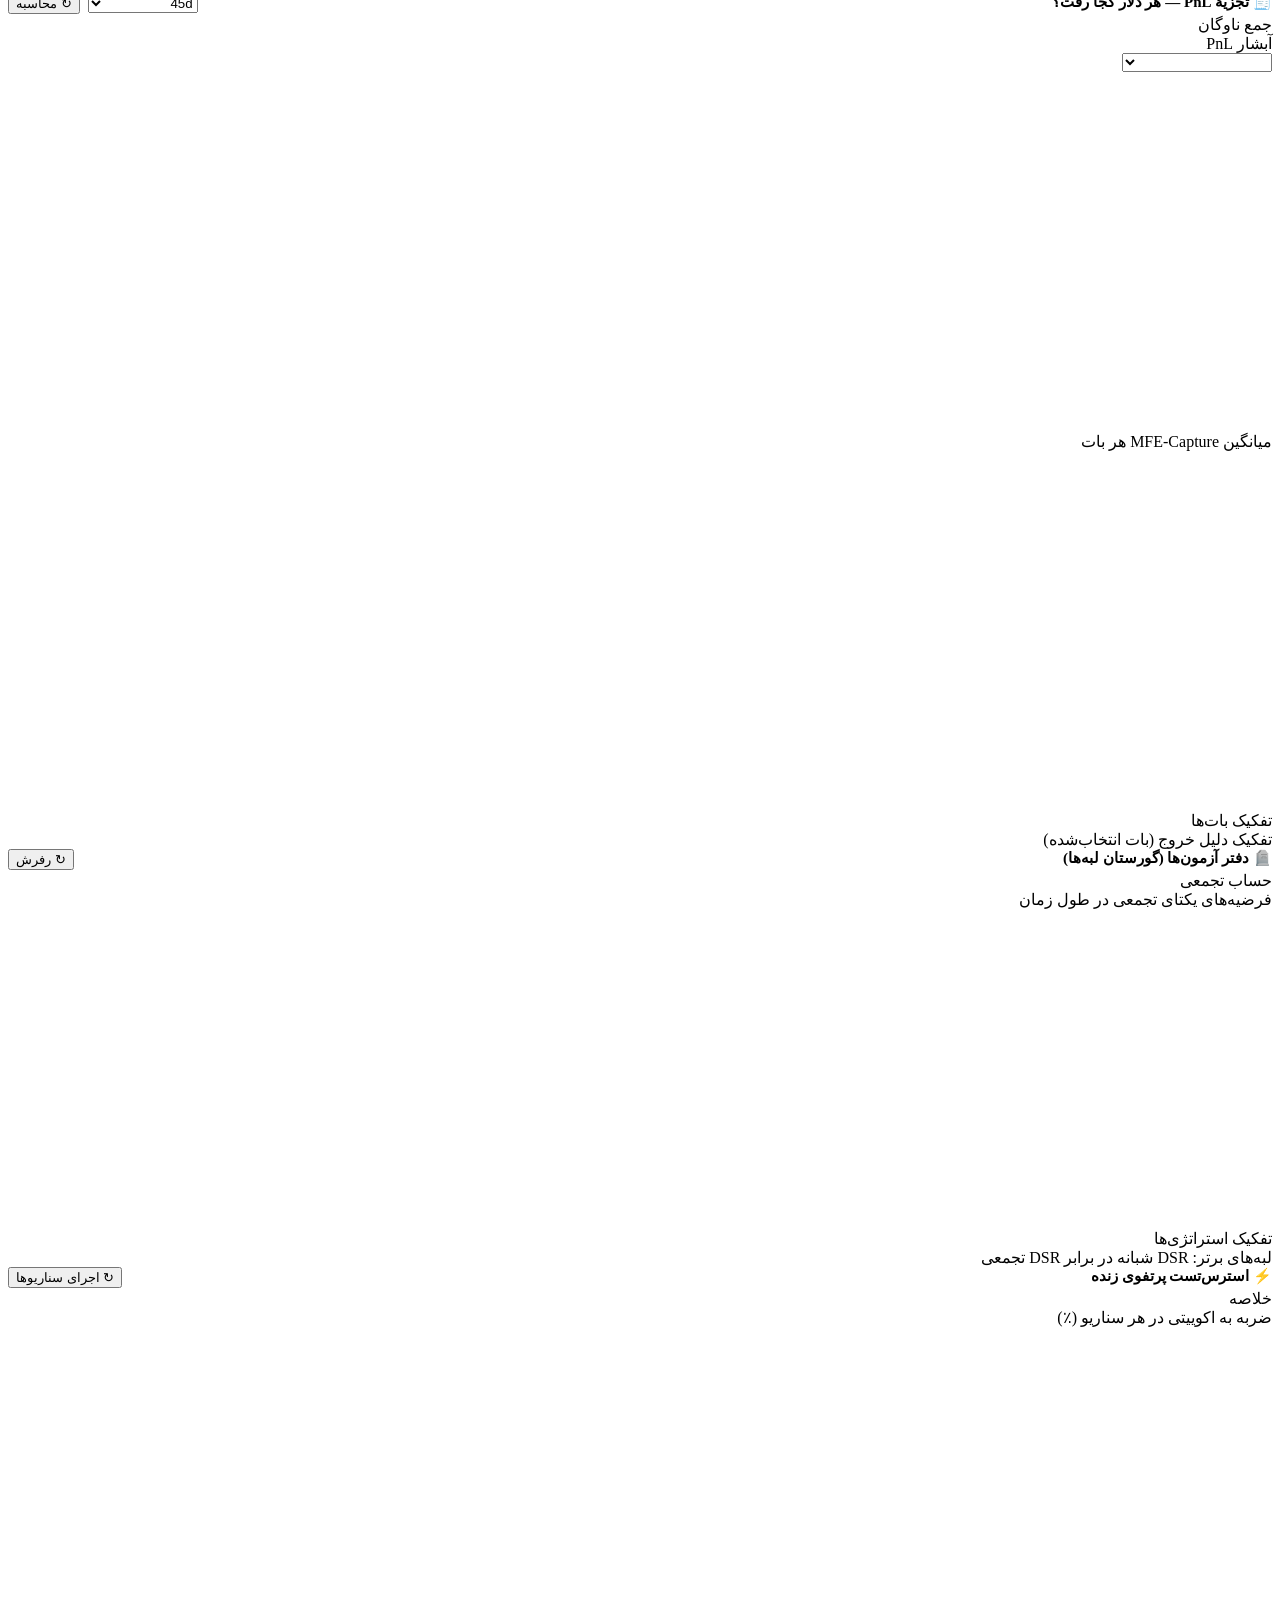
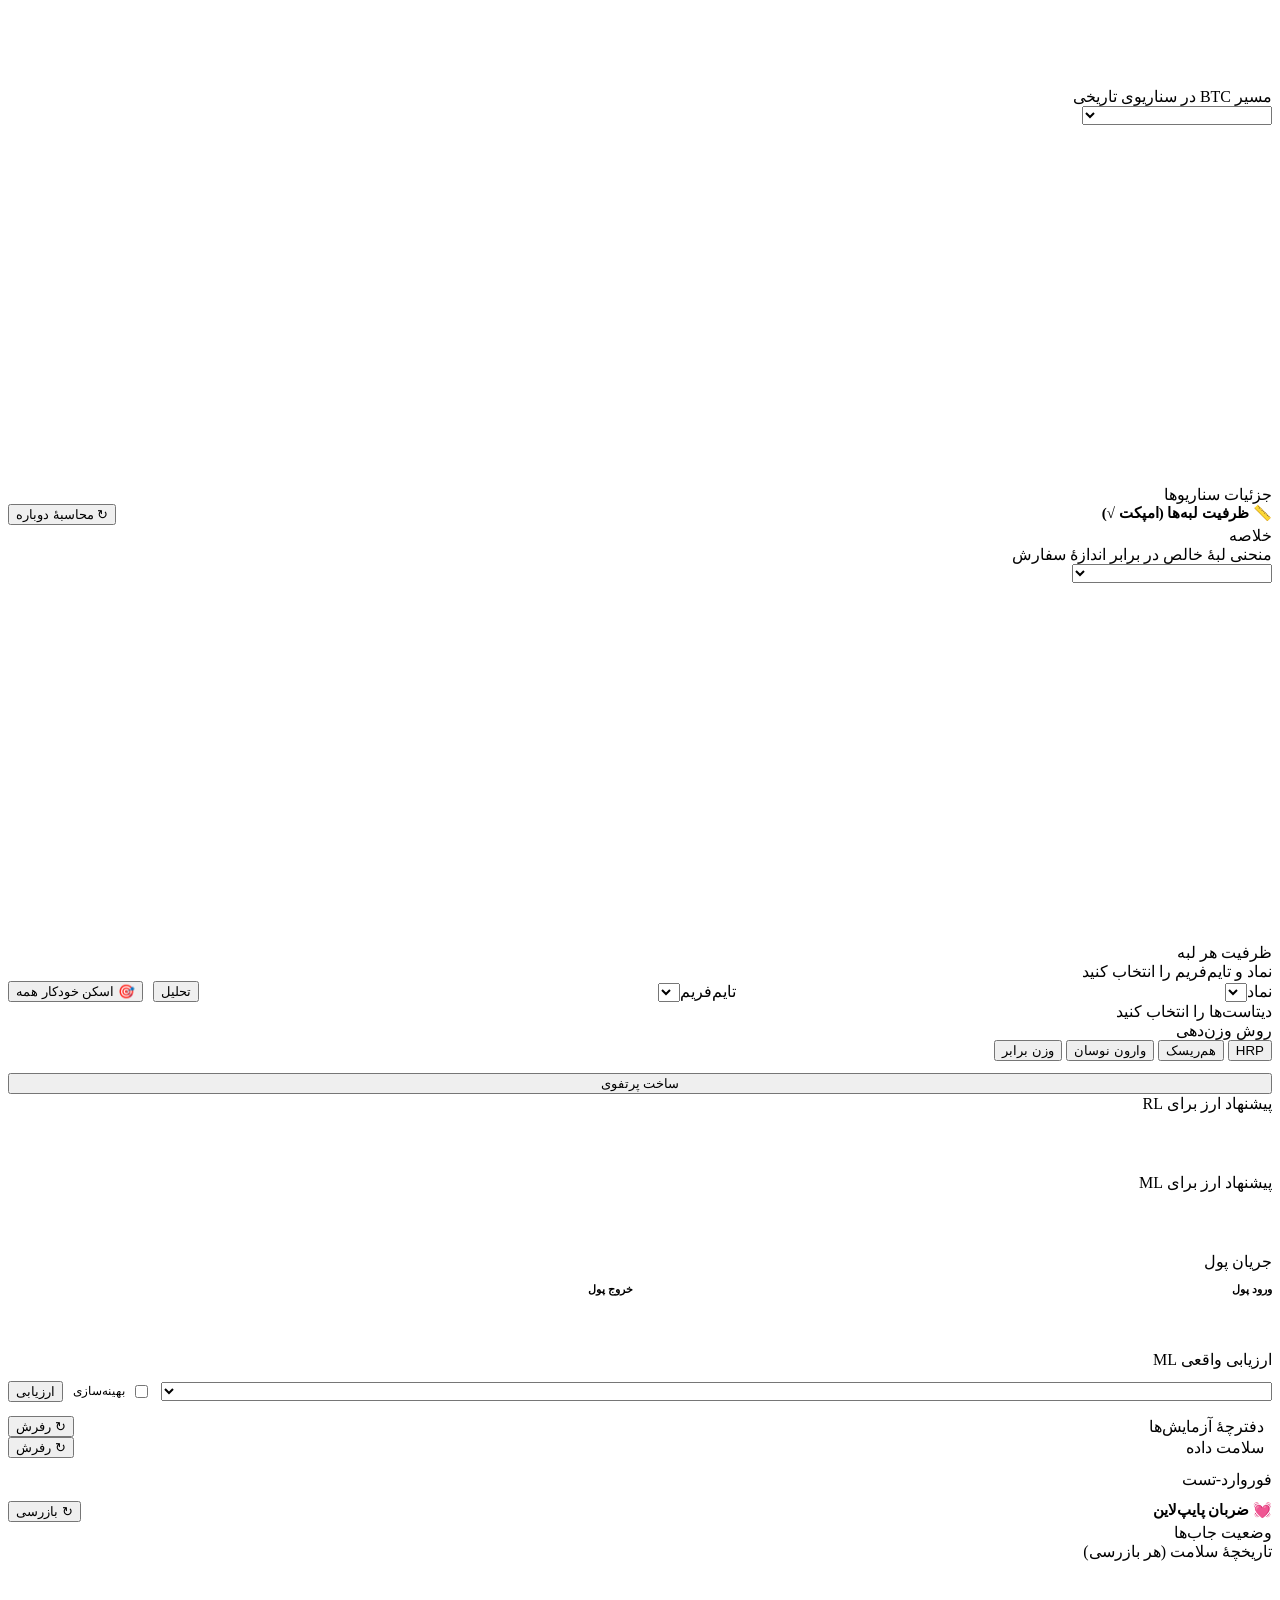
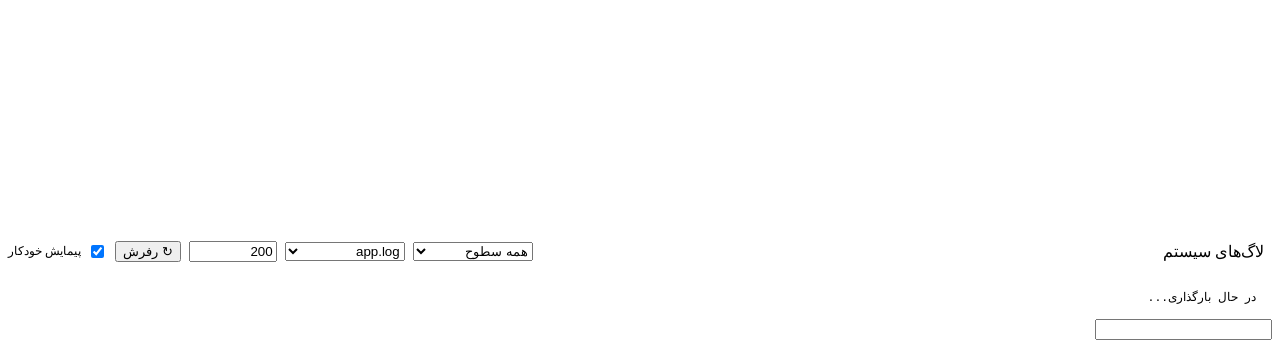
==== commit 9362a26e: "dashboard: replace the long menu with a home screen of live widgets Nineteen sections behind one lab" ====
--- a/web/dashboard.html
+++ b/web/dashboard.html
@@ -15,108 +15,33 @@
 <body>
 <div id="app">
 
-  <!-- ─────────────────────────── Sidebar ─────────────────────────── -->
-  <nav id="sidebar">
-    <div class="sidebar-logo">
-      <h1><svg class="brand-mark" xmlns="http://www.w3.org/2000/svg" viewBox="130 165 740 740" width="740" height="740" role="img" aria-label="Quant Research"><rect x="148.55" y="257.15" width="87.2" height="87.2" rx="26" fill="#5B79C9" opacity=".34"/><rect x="148.55" y="461.52" width="87.2" height="87.2" rx="26" fill="#5B79C9" opacity=".34"/><rect x="148.55" y="658.04" width="87.2" height="87.2" rx="26" fill="#5B79C9" opacity=".34"/><rect x="352.79" y="257.15" width="87.2" height="87.2" rx="26" fill="#5B79C9" opacity=".46"/><rect x="352.79" y="461.52" width="87.2" height="87.2" rx="26" fill="#5B79C9" opacity=".66"/><rect x="352.79" y="664.30" width="87.2" height="87.2" rx="26" fill="#5B79C9" opacity=".46"/><rect x="561.50" y="257.15" width="87.2" height="87.2" rx="26" fill="#5B79C9" opacity=".52"/><rect x="533.10" y="433.12" width="144" height="144" rx="44" fill="#5EE6D0" opacity=".20"/><rect x="553.10" y="453.12" width="104" height="104" rx="32" fill="#5EE6D0"/><rect x="561.50" y="664.30" width="87.2" height="87.2" rx="26" fill="#5B79C9" opacity=".60"/><rect x="761.36" y="250.32" width="87.2" height="87.2" rx="26" fill="#5B79C9" opacity=".34"/><rect x="761.36" y="454.68" width="87.2" height="87.2" rx="26" fill="#5B79C9" opacity=".40"/><rect x="761.36" y="657.46" width="87.2" height="87.2" rx="26" fill="#5B79C9" opacity=".34"/></svg><span data-i18n="brand">QuantResearch</span></h1>
-      <p data-i18n="brand_tagline">پلتفرم ریسرچ کوانت</p>
+  <!-- ─────────────────── Icon rail (nav lives on the home screen) ─────────────────── -->
+  <nav id="rail" aria-label="sections">
+    <div class="rail-home" onclick="showSection('home')" title="Quant Research"
+         tabindex="0" role="button" onkeydown="if(event.key==='Enter'){showSection('home')}">
+      <svg xmlns="http://www.w3.org/2000/svg" viewBox="130 165 740 740" role="img" aria-label="Quant Research"><rect x="148.55" y="257.15" width="87.2" height="87.2" rx="26" fill="#5B79C9" opacity=".34"/><rect x="148.55" y="461.52" width="87.2" height="87.2" rx="26" fill="#5B79C9" opacity=".34"/><rect x="148.55" y="658.04" width="87.2" height="87.2" rx="26" fill="#5B79C9" opacity=".34"/><rect x="352.79" y="257.15" width="87.2" height="87.2" rx="26" fill="#5B79C9" opacity=".46"/><rect x="352.79" y="461.52" width="87.2" height="87.2" rx="26" fill="#5B79C9" opacity=".66"/><rect x="352.79" y="664.30" width="87.2" height="87.2" rx="26" fill="#5B79C9" opacity=".46"/><rect x="561.50" y="257.15" width="87.2" height="87.2" rx="26" fill="#5B79C9" opacity=".52"/><rect x="533.10" y="433.12" width="144" height="144" rx="44" fill="#5EE6D0" opacity=".20"/><rect x="553.10" y="453.12" width="104" height="104" rx="32" fill="#5EE6D0"/><rect x="561.50" y="664.30" width="87.2" height="87.2" rx="26" fill="#5B79C9" opacity=".60"/><rect x="761.36" y="250.32" width="87.2" height="87.2" rx="26" fill="#5B79C9" opacity=".34"/><rect x="761.36" y="454.68" width="87.2" height="87.2" rx="26" fill="#5B79C9" opacity=".40"/><rect x="761.36" y="657.46" width="87.2" height="87.2" rx="26" fill="#5B79C9" opacity=".34"/></svg>
     </div>
-    <div style="flex:1;overflow-y:auto;padding:12px 0">
-      <div class="nav-item active" data-section="download" onclick="showSection('download')">
-        <svg class="nav-icon" viewBox="0 0 24 24" fill="none" stroke="currentColor" stroke-width="2"><path d="M21 15v4a2 2 0 01-2 2H5a2 2 0 01-2-2v-4M7 10l5 5 5-5M12 15V3"/></svg>
-        <span data-i18n="nav_download">دانلود داده</span>
-      </div>
-      <div class="nav-item" data-section="inventory" onclick="showSection('inventory')">
-        <svg class="nav-icon" viewBox="0 0 24 24" fill="none" stroke="currentColor" stroke-width="2"><rect x="2" y="3" width="20" height="14" rx="2"/><path d="M8 21h8M12 17v4"/></svg>
-        <span data-i18n="nav_inventory">گزارش داده</span>
-        <span class="nav-badge" id="inv-count">0</span>
-      </div>
-      <div class="nav-item" data-section="research" onclick="showSection('research')">
-        <svg class="nav-icon" viewBox="0 0 24 24" fill="none" stroke="currentColor" stroke-width="2"><circle cx="11" cy="11" r="8"/><path d="m21 21-4.35-4.35M11 8v6M8 11h6"/></svg>
-        <span data-i18n="nav_research">ریسرچ</span>
-      </div>
-      <div class="nav-item" data-section="report" onclick="showSection('report')">
-        <svg class="nav-icon" viewBox="0 0 24 24" fill="none" stroke="currentColor" stroke-width="2"><polyline points="22 12 18 12 15 21 9 3 6 12 2 12"/></svg>
-        <span data-i18n="nav_report">ریپورت</span>
-      </div>
-      <div class="nav-item" data-section="insights" onclick="showSection('insights')">
-        <svg class="nav-icon" viewBox="0 0 24 24" fill="none" stroke="currentColor" stroke-width="2"><circle cx="12" cy="12" r="10"/><path d="M12 16v-4M12 8h.01"/></svg>
-        <span data-i18n="nav_insights">اینسایت</span>
-      </div>
-      <div class="nav-item" data-section="lab" onclick="showSection('lab')">
-        <svg class="nav-icon" viewBox="0 0 24 24" fill="none" stroke="currentColor" stroke-width="2"><path d="M9 3H5a2 2 0 00-2 2v4m6-6h10a2 2 0 012 2v4M9 3v18m0 0h10a2 2 0 002-2V9M9 21H5a2 2 0 01-2-2V9m0 0h18"/></svg>
-        <span data-i18n="nav_lab">آزمایشگاه</span>
-        <span class="nav-badge" style="background:var(--purple)">NEW</span>
-      </div>
-      <div class="nav-item" data-section="edges" onclick="showSection('edges')">
-        <svg class="nav-icon" viewBox="0 0 24 24" fill="none" stroke="currentColor" stroke-width="2"><circle cx="12" cy="12" r="3"/><path d="M12 2v3M12 19v3M2 12h3M19 12h3M5 5l2 2M17 17l2 2M19 5l-2 2M7 17l-2 2"/></svg>
-        <span data-i18n="nav_edges">لبه‌ها</span>
-        <span class="nav-badge" style="background:var(--green);color:#04211d">LIVE</span>
-      </div>
-      <div class="nav-item" data-section="crossex" onclick="showSection('crossex')">
-        <svg class="nav-icon" viewBox="0 0 24 24" fill="none" stroke="currentColor" stroke-width="2"><path d="M7 16V4M7 4L3 8M7 4l4 4M17 8v12M17 20l4-4M17 20l-4-4"/></svg>
-        <span data-i18n="nav_crossex">بین‌صرافی</span>
-        <span class="nav-badge" style="background:var(--cyan);color:#04211d">α</span>
-      </div>
-      <div class="nav-item" data-section="fleet" onclick="showSection('fleet')">
-        <svg class="nav-icon" viewBox="0 0 24 24" fill="none" stroke="currentColor" stroke-width="2"><path d="M12 2l8 4v6c0 5-3.5 8.5-8 10-4.5-1.5-8-5-8-10V6z"/><path d="M8 12l2.5 2.5L16 9"/></svg>
-        <span data-i18n="nav_fleet">ریسک ناوگان</span>
-        <span class="nav-badge" id="fleet-alert-badge" style="background:var(--red);display:none">!</span>
-      </div>
-      <div class="nav-item" data-section="altdata" onclick="showSection('altdata')">
-        <svg class="nav-icon" viewBox="0 0 24 24" fill="none" stroke="currentColor" stroke-width="2"><circle cx="12" cy="12" r="10"/><path d="M2 12h20M12 2a15.3 15.3 0 014 10 15.3 15.3 0 01-4 10 15.3 15.3 0 01-4-10 15.3 15.3 0 014-10z"/></svg>
-        <span data-i18n="nav_altdata">آلت-دیتا</span>
-      </div>
-      <div class="nav-item" data-section="attribution" onclick="showSection('attribution')">
-        <svg class="nav-icon" viewBox="0 0 24 24" fill="none" stroke="currentColor" stroke-width="2"><circle cx="12" cy="12" r="10"/><path d="M12 2a10 10 0 010 20M12 12l7-7M12 12h10"/></svg>
-        <span data-i18n="nav_attribution">اتریبیوشن</span>
-      </div>
-      <div class="nav-item" data-section="trials" onclick="showSection('trials')">
-        <svg class="nav-icon" viewBox="0 0 24 24" fill="none" stroke="currentColor" stroke-width="2"><path d="M4 19.5A2.5 2.5 0 016.5 17H20M4 19.5A2.5 2.5 0 006.5 22H20V2H6.5A2.5 2.5 0 004 4.5z"/><path d="M9 7h7M9 11h7"/></svg>
-        <span data-i18n="nav_trials">دفتر آزمون‌ها</span>
-      </div>
-      <div class="nav-item" data-section="stress" onclick="showSection('stress')">
-        <svg class="nav-icon" viewBox="0 0 24 24" fill="none" stroke="currentColor" stroke-width="2"><path d="M13 2L3 14h7l-1 8 10-12h-7z"/></svg>
-        <span data-i18n="nav_stress">استرس‌تست</span>
-      </div>
-      <div class="nav-item" data-section="capacity" onclick="showSection('capacity')">
-        <svg class="nav-icon" viewBox="0 0 24 24" fill="none" stroke="currentColor" stroke-width="2"><path d="M3 20h18M5 20V9m4 11V5m4 15v-8m4 8V11m4 9v-5"/></svg>
-        <span data-i18n="nav_capacity">ظرفیت</span>
-      </div>
-      <div class="nav-item" data-section="portfolio" onclick="showSection('portfolio')">
-        <svg class="nav-icon" viewBox="0 0 24 24" fill="none" stroke="currentColor" stroke-width="2"><path d="M21 16V8a2 2 0 00-1-1.73l-7-4a2 2 0 00-2 0l-7 4A2 2 0 003 8v8a2 2 0 001 1.73l7 4a2 2 0 002 0l7-4A2 2 0 0021 16z"/><path d="M3.27 6.96L12 12.01l8.73-5.05M12 22.08V12"/></svg>
-        <span data-i18n="nav_portfolio">پرتفوی</span>
-      </div>
-      <div class="nav-item" data-section="models" onclick="showSection('models')">
-        <svg class="nav-icon" viewBox="0 0 24 24" fill="none" stroke="currentColor" stroke-width="2"><circle cx="12" cy="12" r="2"/><path d="M12 2v4M12 18v4M2 12h4M18 12h4M5 5l3 3M16 16l3 3M19 5l-3 3M8 16l-3 3"/></svg>
-        <span data-i18n="nav_models">مدل‌ها</span>
-        <span class="nav-badge" style="background:var(--purple)">ML</span>
-      </div>
-      <div class="nav-item" data-section="pipeline" onclick="showSection('pipeline')">
-        <svg class="nav-icon" viewBox="0 0 24 24" fill="none" stroke="currentColor" stroke-width="2"><path d="M22 12h-4l-3 9L9 3l-3 9H2"/><circle cx="18" cy="12" r="0.5"/></svg>
-        <span data-i18n="nav_pipeline">سلامت پایپ‌لاین</span>
-        <span class="nav-badge" id="pipeline-alert-badge" style="background:var(--red);display:none">!</span>
-      </div>
-      <div class="nav-item" data-section="quality" onclick="showSection('quality')">
-        <svg class="nav-icon" viewBox="0 0 24 24" fill="none" stroke="currentColor" stroke-width="2"><path d="M22 11.08V12a10 10 0 11-5.93-9.14"/><polyline points="22 4 12 14.01 9 11.01"/></svg>
-        <span data-i18n="nav_quality">کیفیت داده</span>
-      </div>
-      <div class="nav-item" data-section="logs" onclick="showSection('logs')">
-        <svg class="nav-icon" viewBox="0 0 24 24" fill="none" stroke="currentColor" stroke-width="2"><path d="M14 2H6a2 2 0 00-2 2v16a2 2 0 002 2h12a2 2 0 002-2V8z"/><polyline points="14 2 14 8 20 8"/><line x1="16" y1="13" x2="8" y2="13"/><line x1="16" y1="17" x2="8" y2="17"/></svg>
-        <span data-i18n="nav_logs">لاگ‌ها</span>
-      </div>
-    </div>
-    <div class="sidebar-footer"><p>Quant Research · <span data-i18n="version_label">نسخهٔ ۱.۲</span></p></div>
+    <div class="rail-scroll" id="rail-scroll"><!-- built by home.js --></div>
   </nav>
 
   <!-- ─────────────────────────── Main ─────────────────────────── -->
   <div id="main">
     <div id="topbar">
-      <div>
-        <h2 id="page-title">—</h2>
-        <span class="subtitle" id="page-sub"></span>
+      <div style="display:flex;align-items:center;gap:12px;min-width:0">
+        <button class="btn btn-secondary btn-sm" id="home-crumb" onclick="showSection('home')"
+                style="display:none;flex:none" data-i18n-title="home_back">
+          <svg width="14" height="14" viewBox="0 0 24 24" fill="none" stroke="currentColor" stroke-width="2"><rect x="3" y="3" width="7" height="7" rx="2"/><rect x="14" y="3" width="7" height="7" rx="2"/><rect x="3" y="14" width="7" height="7" rx="2"/><rect x="14" y="14" width="7" height="7" rx="2"/></svg>
+        </button>
+        <div style="min-width:0">
+          <h2 id="page-title">—</h2>
+          <span class="subtitle" id="page-sub"></span>
+        </div>
       </div>
       <div class="topbar-actions">
+        <button class="cmdk-btn" onclick="toggleCmdk(true)" data-i18n-title="home_cmdk_title">
+          <svg width="13" height="13" viewBox="0 0 24 24" fill="none" stroke="currentColor" stroke-width="2"><circle cx="11" cy="11" r="8"/><path d="m21 21-4.35-4.35"/></svg>
+          <span data-i18n="home_cmdk_btn">جستجوی بخش‌ها</span><kbd>⌘K</kbd>
+        </button>
         <div class="lang-toggle">
           <button class="lang-btn" data-lang="fa" onclick="setLang('fa')">FA</button>
           <button class="lang-btn" data-lang="en" onclick="setLang('en')">EN</button>
@@ -127,8 +52,26 @@
 
     <div id="content">
 
+      <!-- ═══ HOME — launcher of live widget tiles ═══ -->
+      <div class="section active" id="sec-home">
+        <div class="home-wrap">
+          <div class="home-hero">
+            <div class="home-hello">
+              <h3 data-i18n="home_title">میز فرمان</h3>
+              <p><span data-i18n="home_lead">هر بخش یک کارت زنده است — روی کارت بزنید تا باز شود</span>
+                 · <span id="home-updated"></span></p>
+            </div>
+            <div class="home-hero-stats" id="home-hero-stats"></div>
+          </div>
+          <div id="home-grid-host"></div>
+          <p style="text-align:center;color:var(--text3);font-size:11px;padding:6px 0 4px">
+            Quant Research · <span data-i18n="version_label">نسخهٔ ۱.۵</span>
+          </p>
+        </div>
+      </div>
+
       <!-- ═══ DOWNLOAD ═══ -->
-      <div class="section active" id="sec-download">
+      <div class="section" id="sec-download">
         <div class="grid-2">
           <div>
             <div class="card">
@@ -734,7 +677,16 @@
   };
 })();
 </script>
+<div id="cmdk" role="dialog" aria-modal="true">
+  <div class="veil" onclick="toggleCmdk(false)"></div>
+  <div class="box">
+    <input id="cmdk-input" type="text" autocomplete="off" spellcheck="false"
+           data-i18n-ph="home_cmdk_ph" oninput="cmdkFilter(this.value)"/>
+    <div class="results" id="cmdk-results"></div>
+  </div>
+</div>
 <script src="static/i18n.js"></script>
+<script src="static/home.js"></script>
 <script src="static/app.js"></script>
 </body>
 </html>
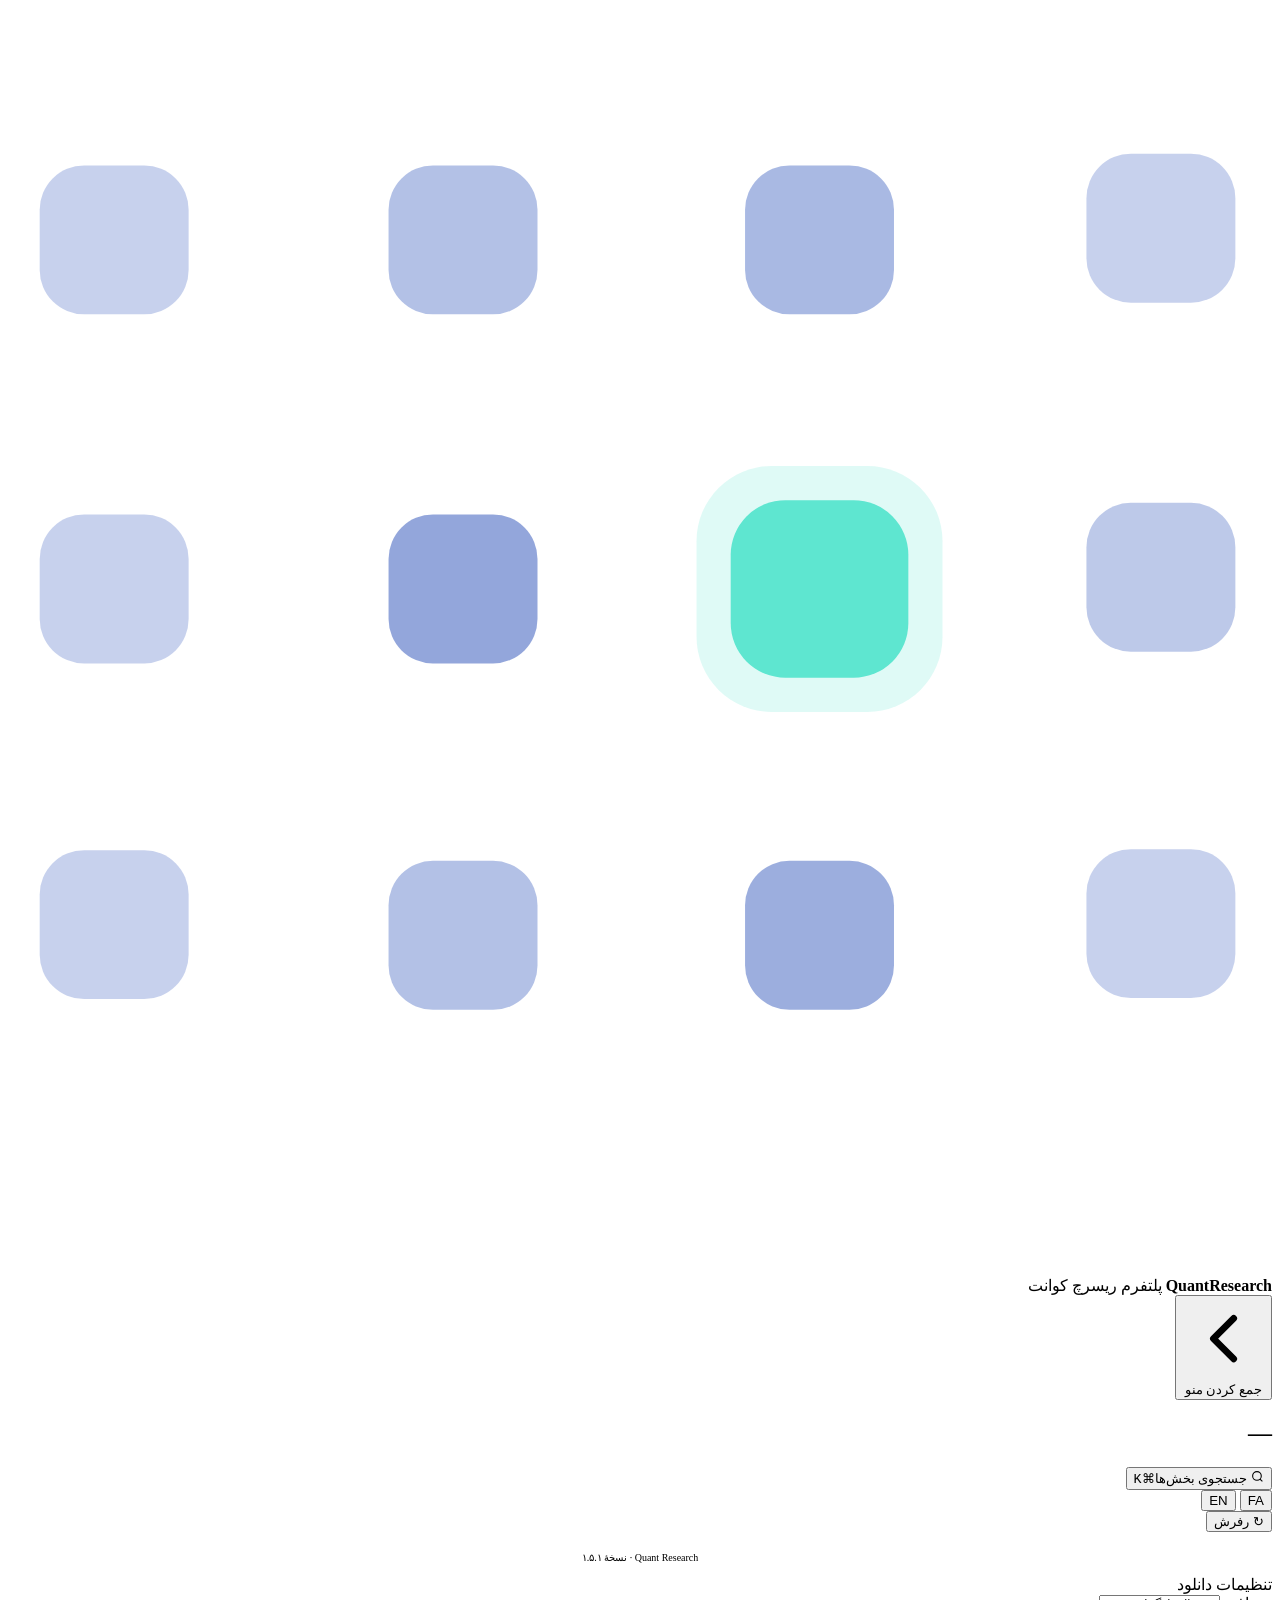
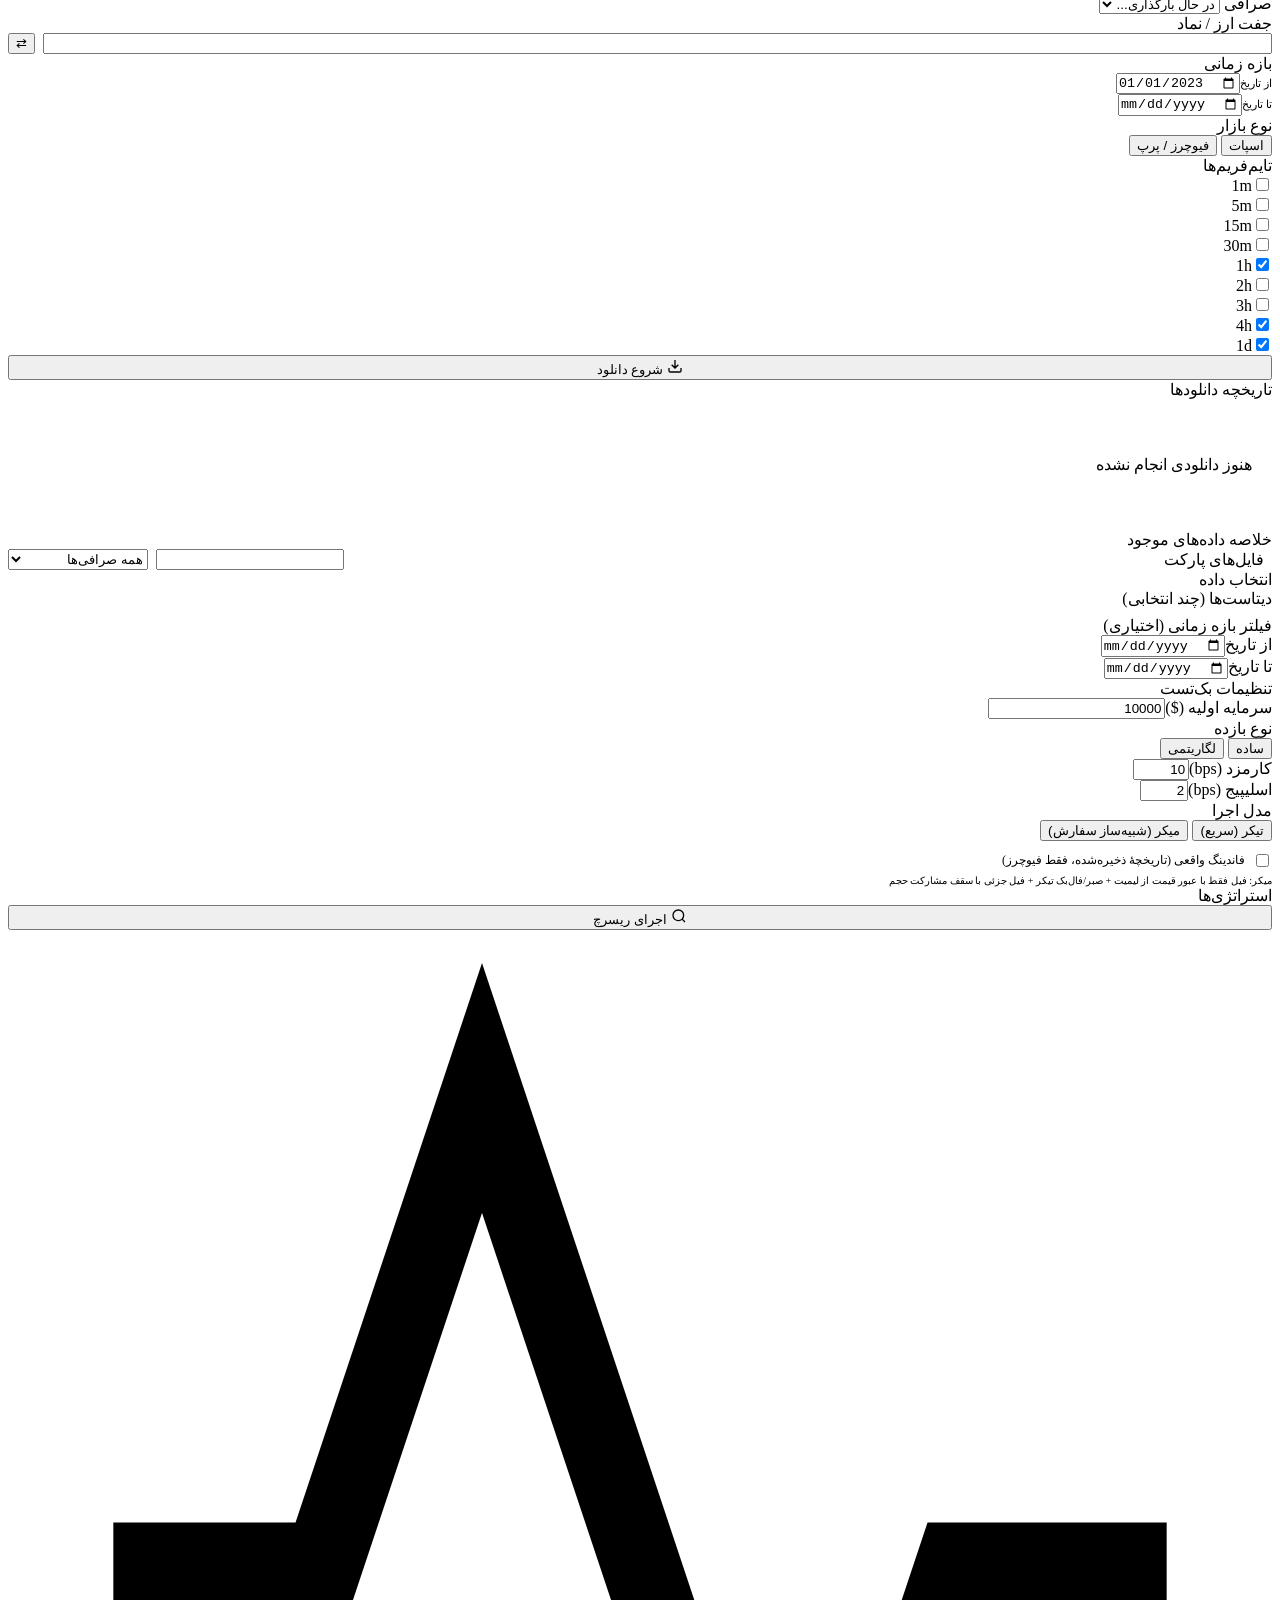
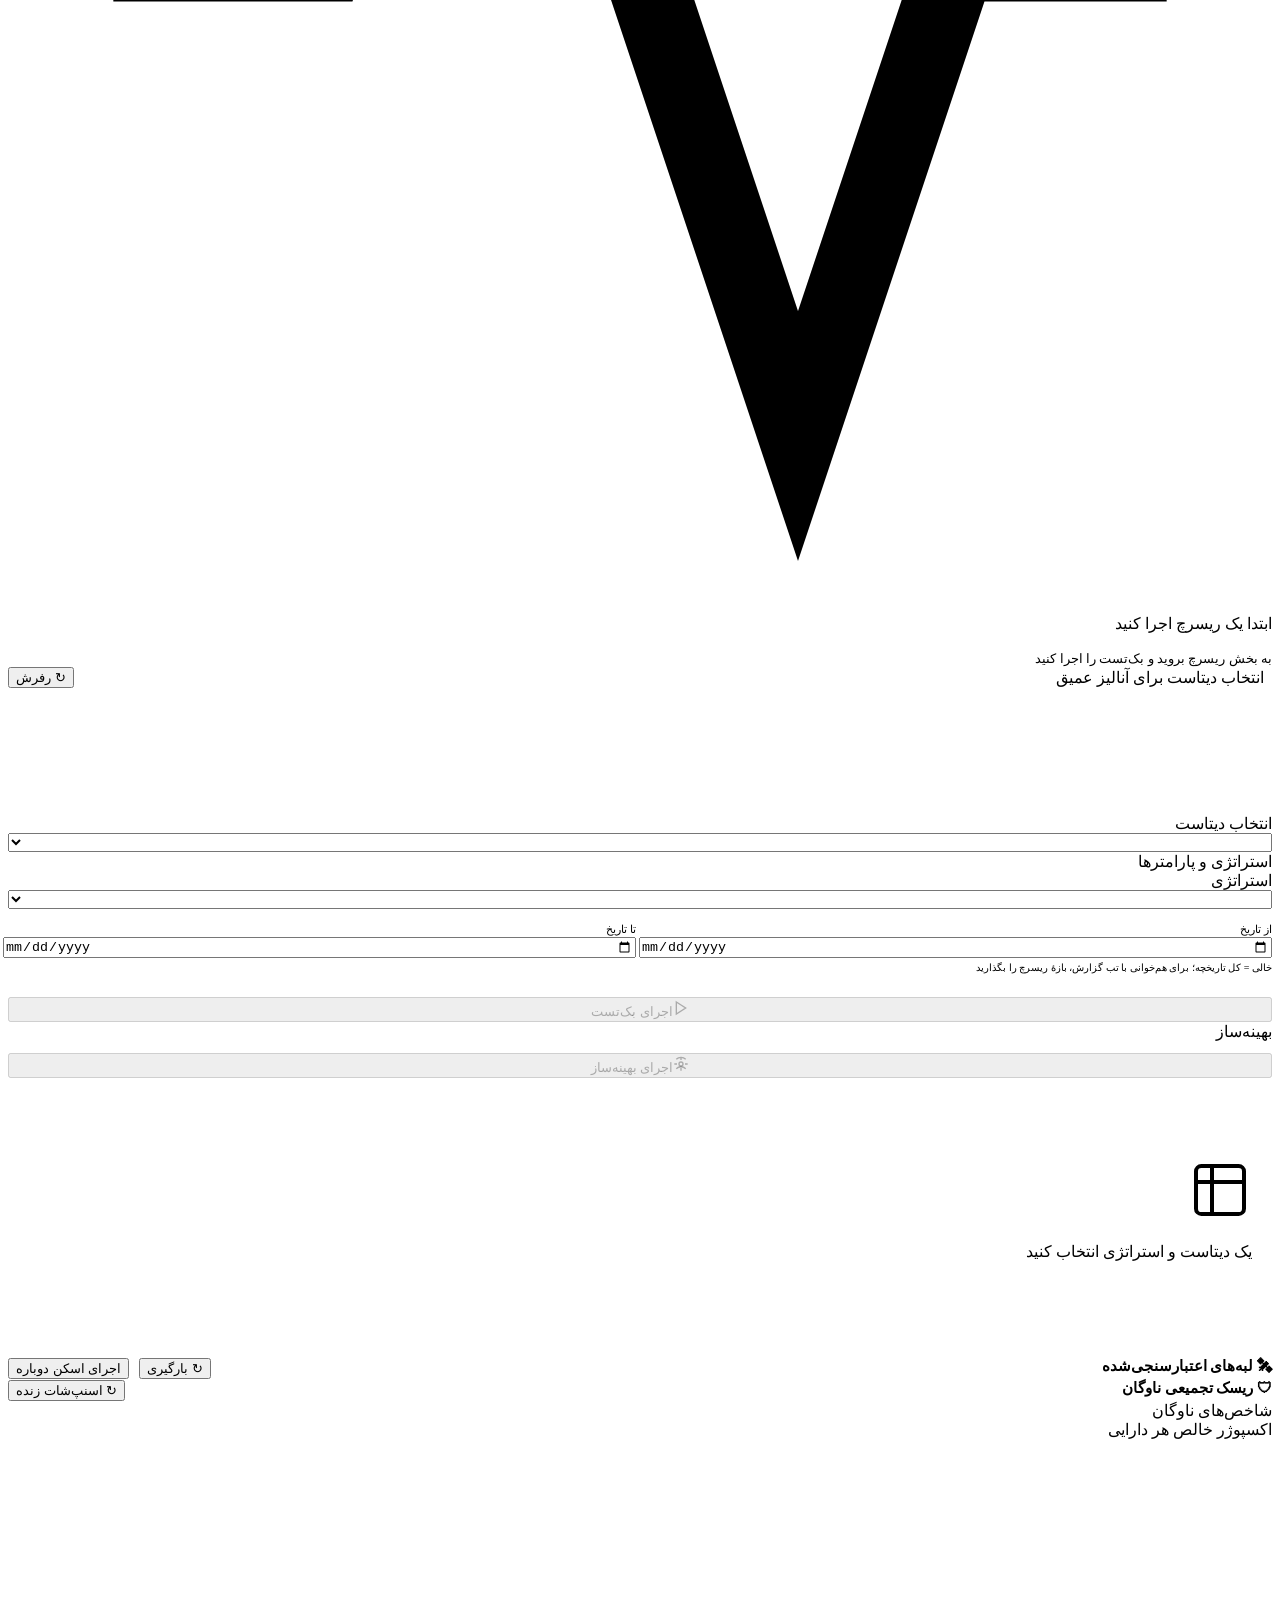
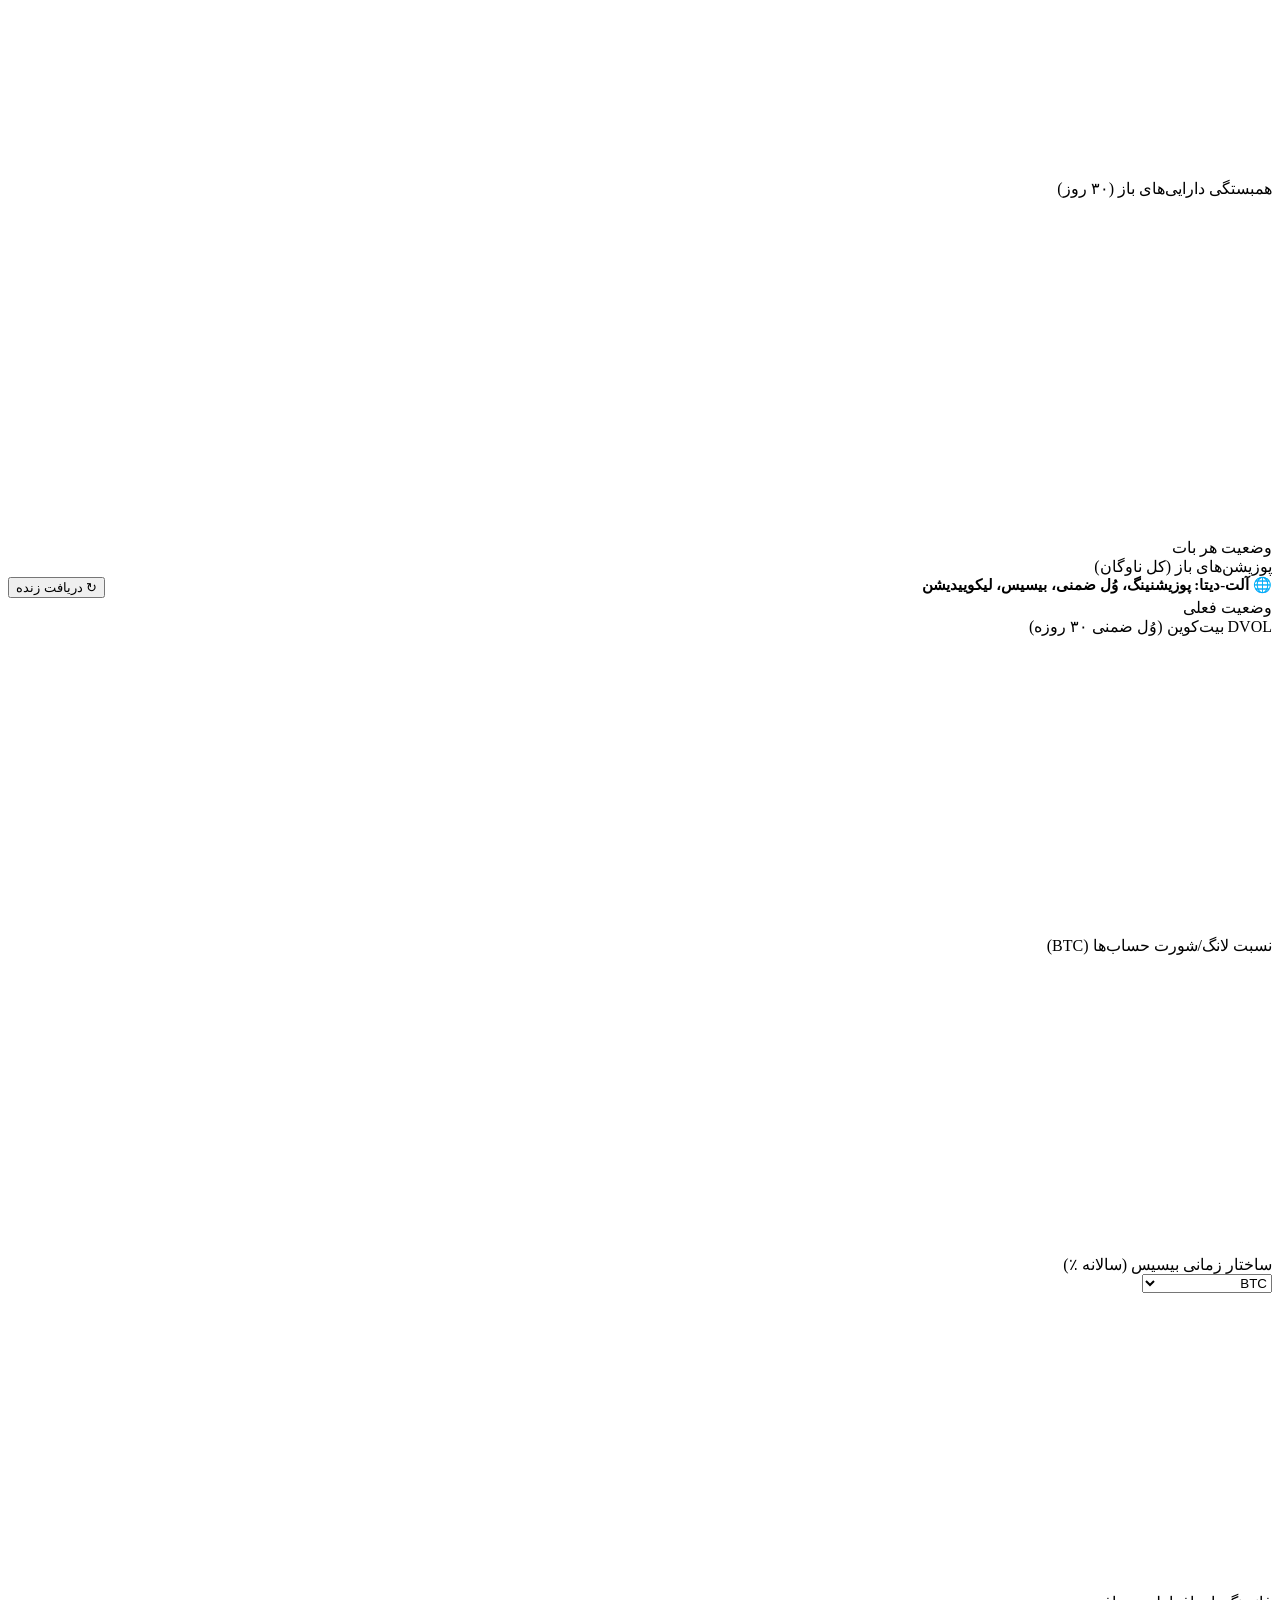
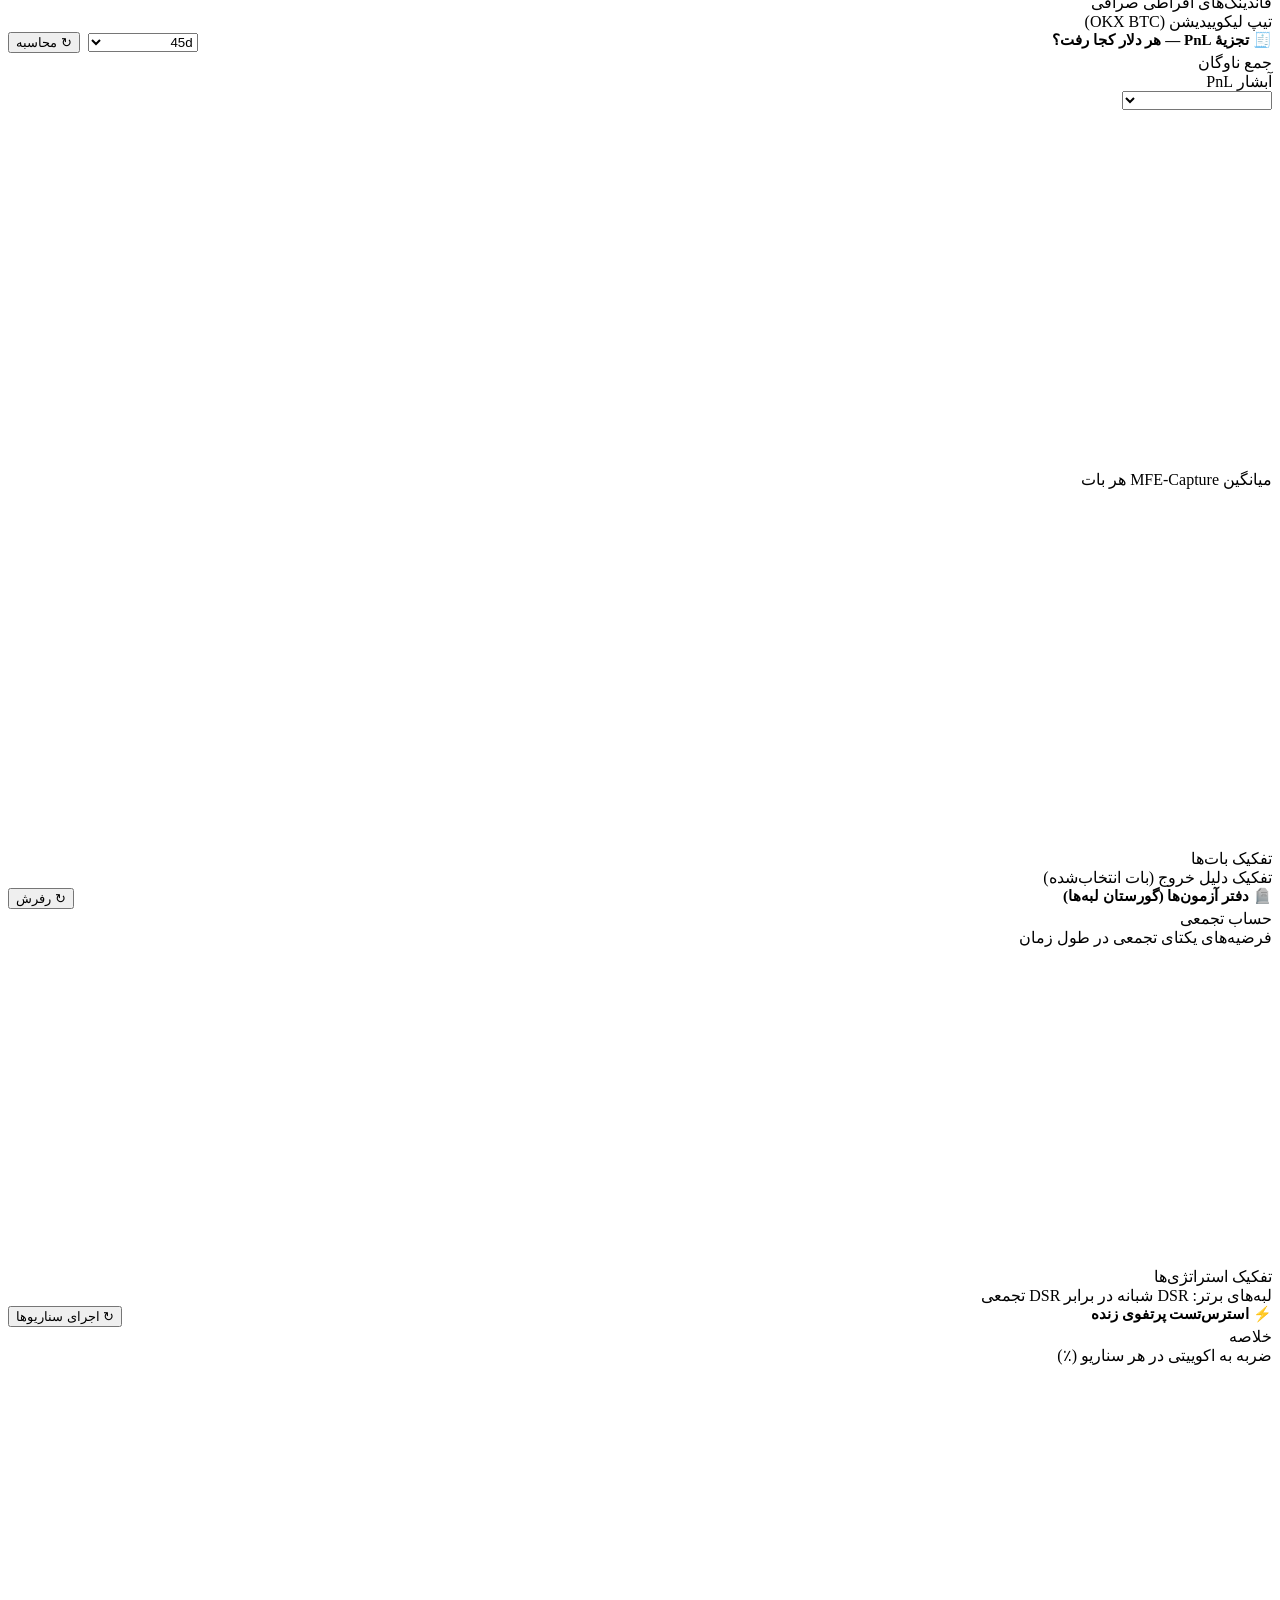
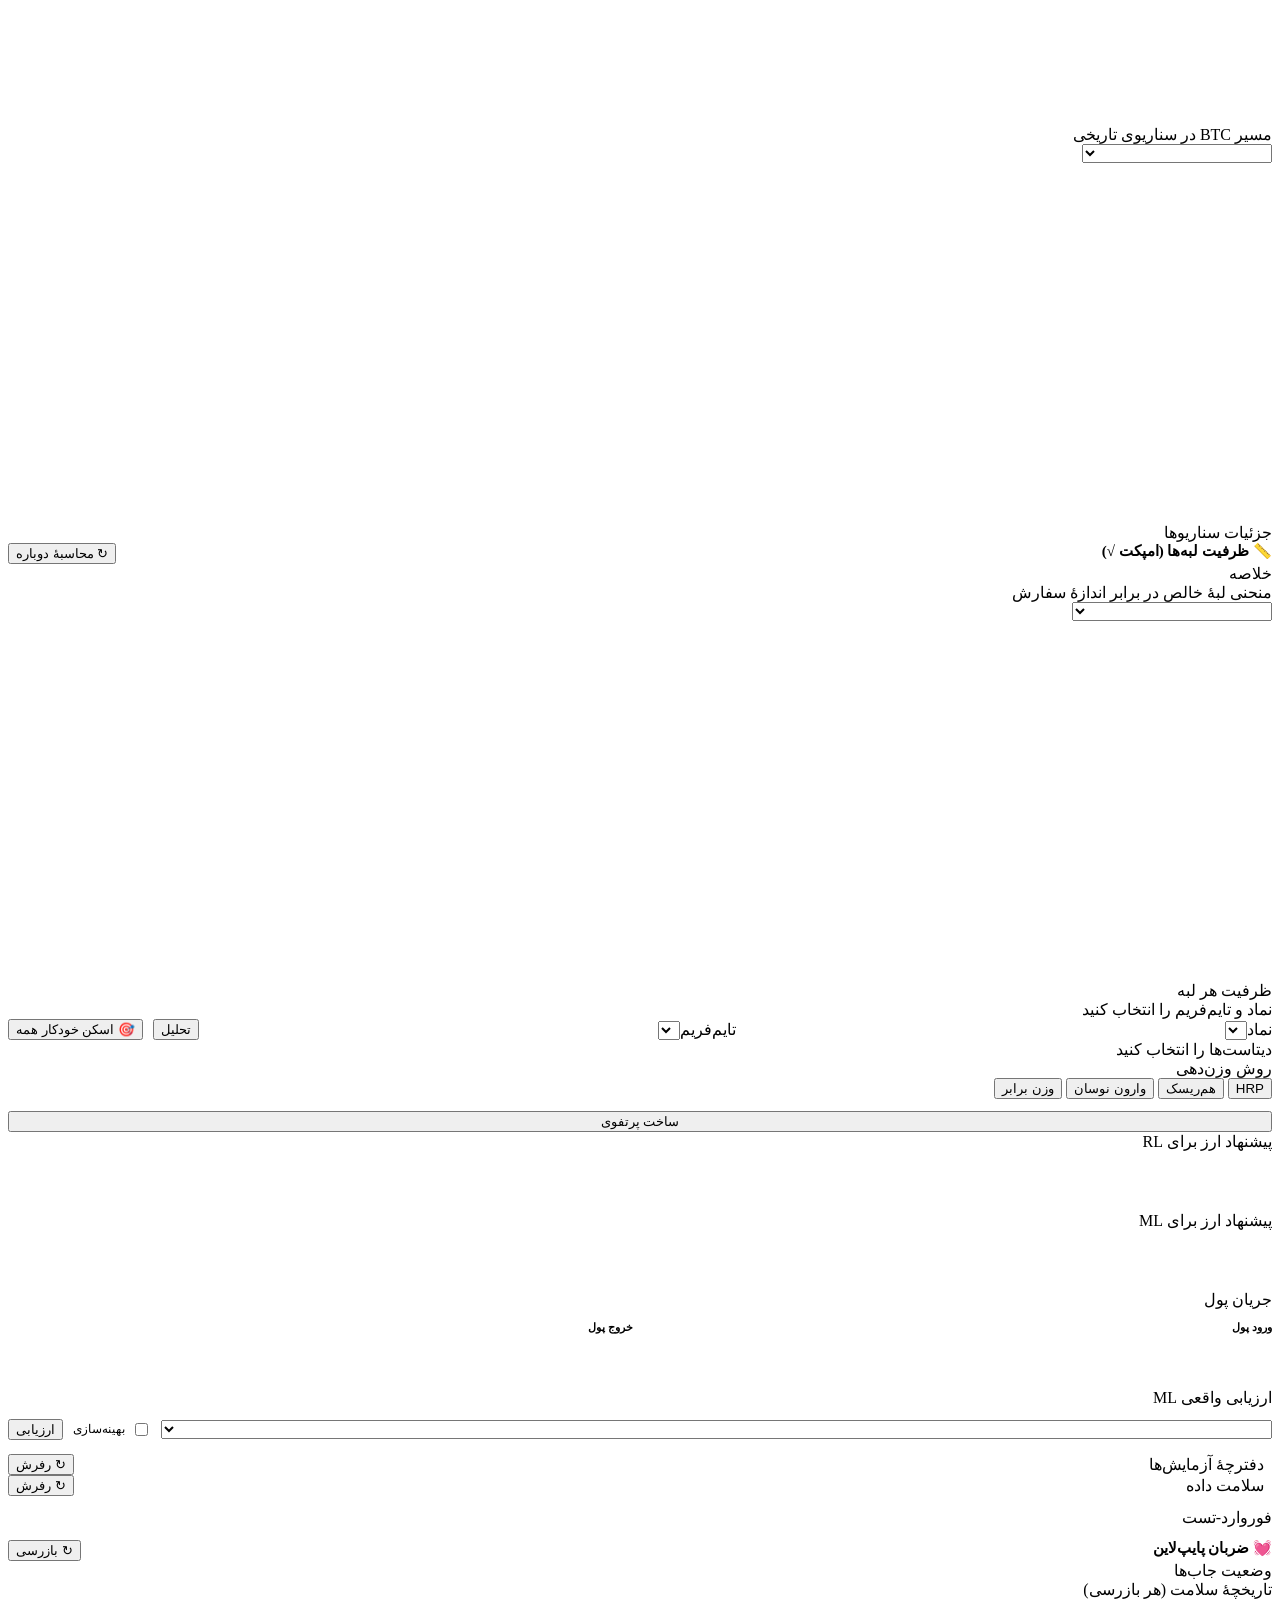
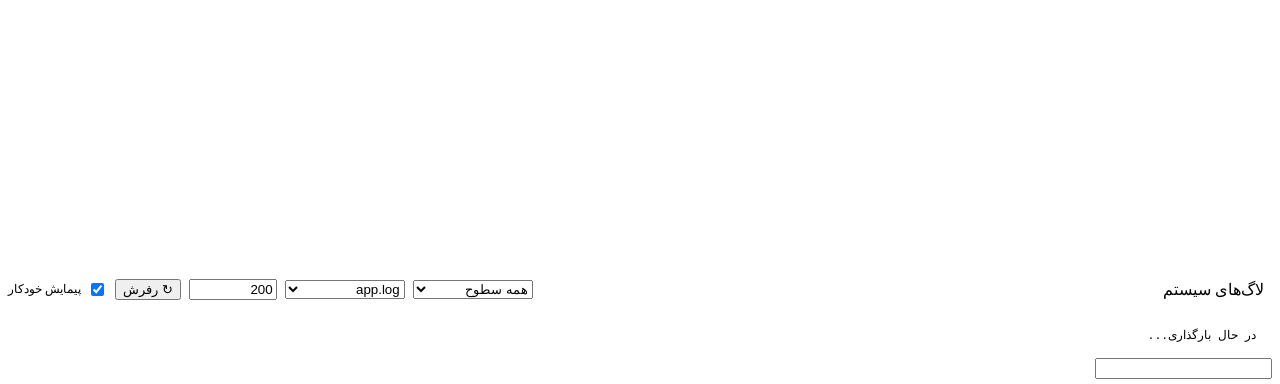
==== commit ffcfc59f: "dashboard: pack the home wall denser and label the sidebar again Two things were wrong with the firs" ====
--- a/web/dashboard.html
+++ b/web/dashboard.html
@@ -15,13 +15,23 @@
 <body>
 <div id="app">
 
-  <!-- ─────────────────── Icon rail (nav lives on the home screen) ─────────────────── -->
+  <!-- ───────────── Sidebar: compact, but every row is labelled ───────────── -->
   <nav id="rail" aria-label="sections">
-    <div class="rail-home" onclick="showSection('home')" title="Quant Research"
-         tabindex="0" role="button" onkeydown="if(event.key==='Enter'){showSection('home')}">
+    <div class="rail-brand" onclick="showSection('home')" tabindex="0" role="button"
+         data-i18n-title="home_back" onkeydown="if(event.key==='Enter'){showSection('home')}">
       <svg xmlns="http://www.w3.org/2000/svg" viewBox="130 165 740 740" role="img" aria-label="Quant Research"><rect x="148.55" y="257.15" width="87.2" height="87.2" rx="26" fill="#5B79C9" opacity=".34"/><rect x="148.55" y="461.52" width="87.2" height="87.2" rx="26" fill="#5B79C9" opacity=".34"/><rect x="148.55" y="658.04" width="87.2" height="87.2" rx="26" fill="#5B79C9" opacity=".34"/><rect x="352.79" y="257.15" width="87.2" height="87.2" rx="26" fill="#5B79C9" opacity=".46"/><rect x="352.79" y="461.52" width="87.2" height="87.2" rx="26" fill="#5B79C9" opacity=".66"/><rect x="352.79" y="664.30" width="87.2" height="87.2" rx="26" fill="#5B79C9" opacity=".46"/><rect x="561.50" y="257.15" width="87.2" height="87.2" rx="26" fill="#5B79C9" opacity=".52"/><rect x="533.10" y="433.12" width="144" height="144" rx="44" fill="#5EE6D0" opacity=".20"/><rect x="553.10" y="453.12" width="104" height="104" rx="32" fill="#5EE6D0"/><rect x="561.50" y="664.30" width="87.2" height="87.2" rx="26" fill="#5B79C9" opacity=".60"/><rect x="761.36" y="250.32" width="87.2" height="87.2" rx="26" fill="#5B79C9" opacity=".34"/><rect x="761.36" y="454.68" width="87.2" height="87.2" rx="26" fill="#5B79C9" opacity=".40"/><rect x="761.36" y="657.46" width="87.2" height="87.2" rx="26" fill="#5B79C9" opacity=".34"/></svg>
+      <div class="txt">
+        <b data-i18n="brand">QuantResearch</b>
+        <span data-i18n="brand_tagline">پلتفرم ریسرچ کوانت</span>
+      </div>
     </div>
     <div class="rail-scroll" id="rail-scroll"><!-- built by home.js --></div>
+    <div class="rail-toggle">
+      <button onclick="toggleRail()" data-i18n-title="home_collapse">
+        <svg viewBox="0 0 24 24" fill="none" stroke="currentColor" stroke-width="2" stroke-linecap="round" stroke-linejoin="round"><path d="M15 18l-6-6 6-6"/></svg>
+        <span data-i18n="home_collapse">جمع کردن منو</span>
+      </button>
+    </div>
   </nav>
 
   <!-- ─────────────────────────── Main ─────────────────────────── -->
@@ -56,16 +66,12 @@
       <div class="section active" id="sec-home">
         <div class="home-wrap">
           <div class="home-hero">
-            <div class="home-hello">
-              <h3 data-i18n="home_title">میز فرمان</h3>
-              <p><span data-i18n="home_lead">هر بخش یک کارت زنده است — روی کارت بزنید تا باز شود</span>
-                 · <span id="home-updated"></span></p>
-            </div>
+            <div class="home-filter" id="home-filter"></div>
             <div class="home-hero-stats" id="home-hero-stats"></div>
           </div>
           <div id="home-grid-host"></div>
-          <p style="text-align:center;color:var(--text3);font-size:11px;padding:6px 0 4px">
-            Quant Research · <span data-i18n="version_label">نسخهٔ ۱.۵</span>
+          <p style="text-align:center;color:var(--text3);font-size:10px;padding:10px 0 2px">
+            Quant Research · <span data-i18n="version_label">نسخهٔ ۱.۵.۱</span>
           </p>
         </div>
       </div>
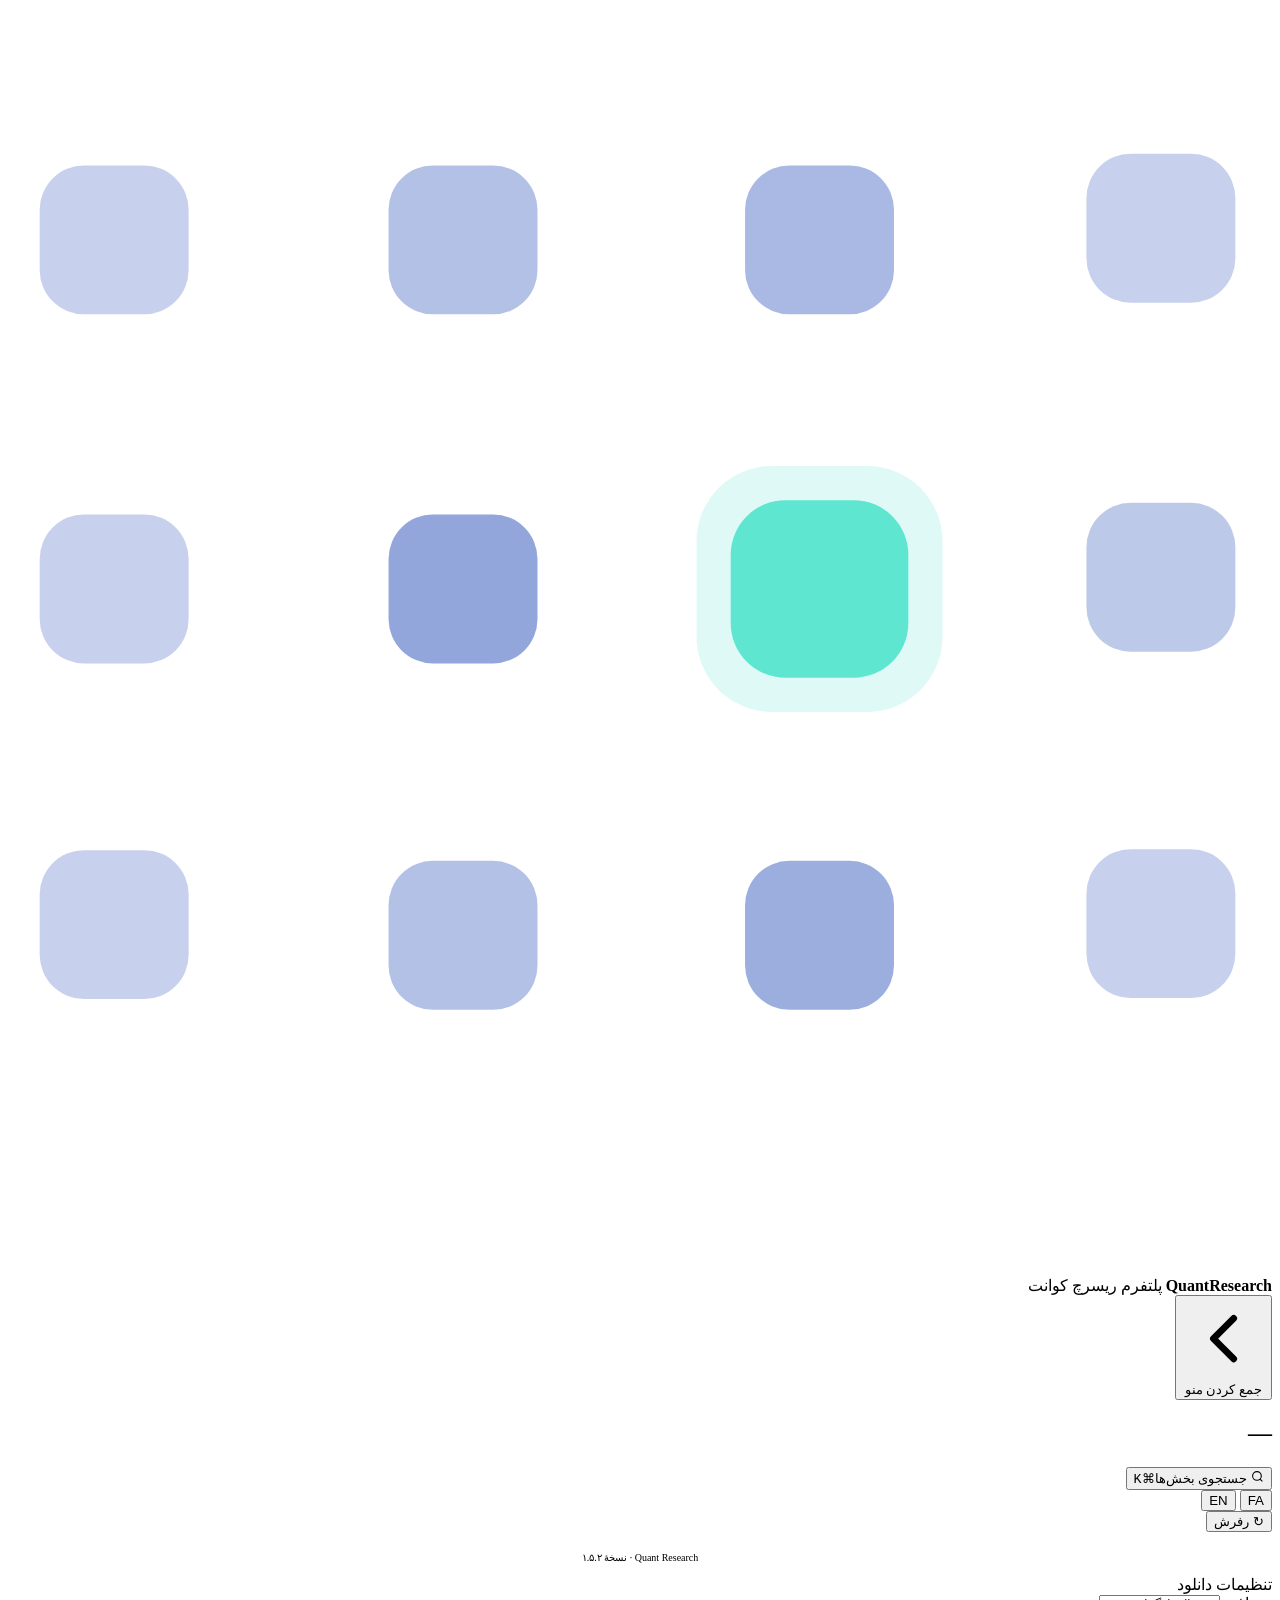
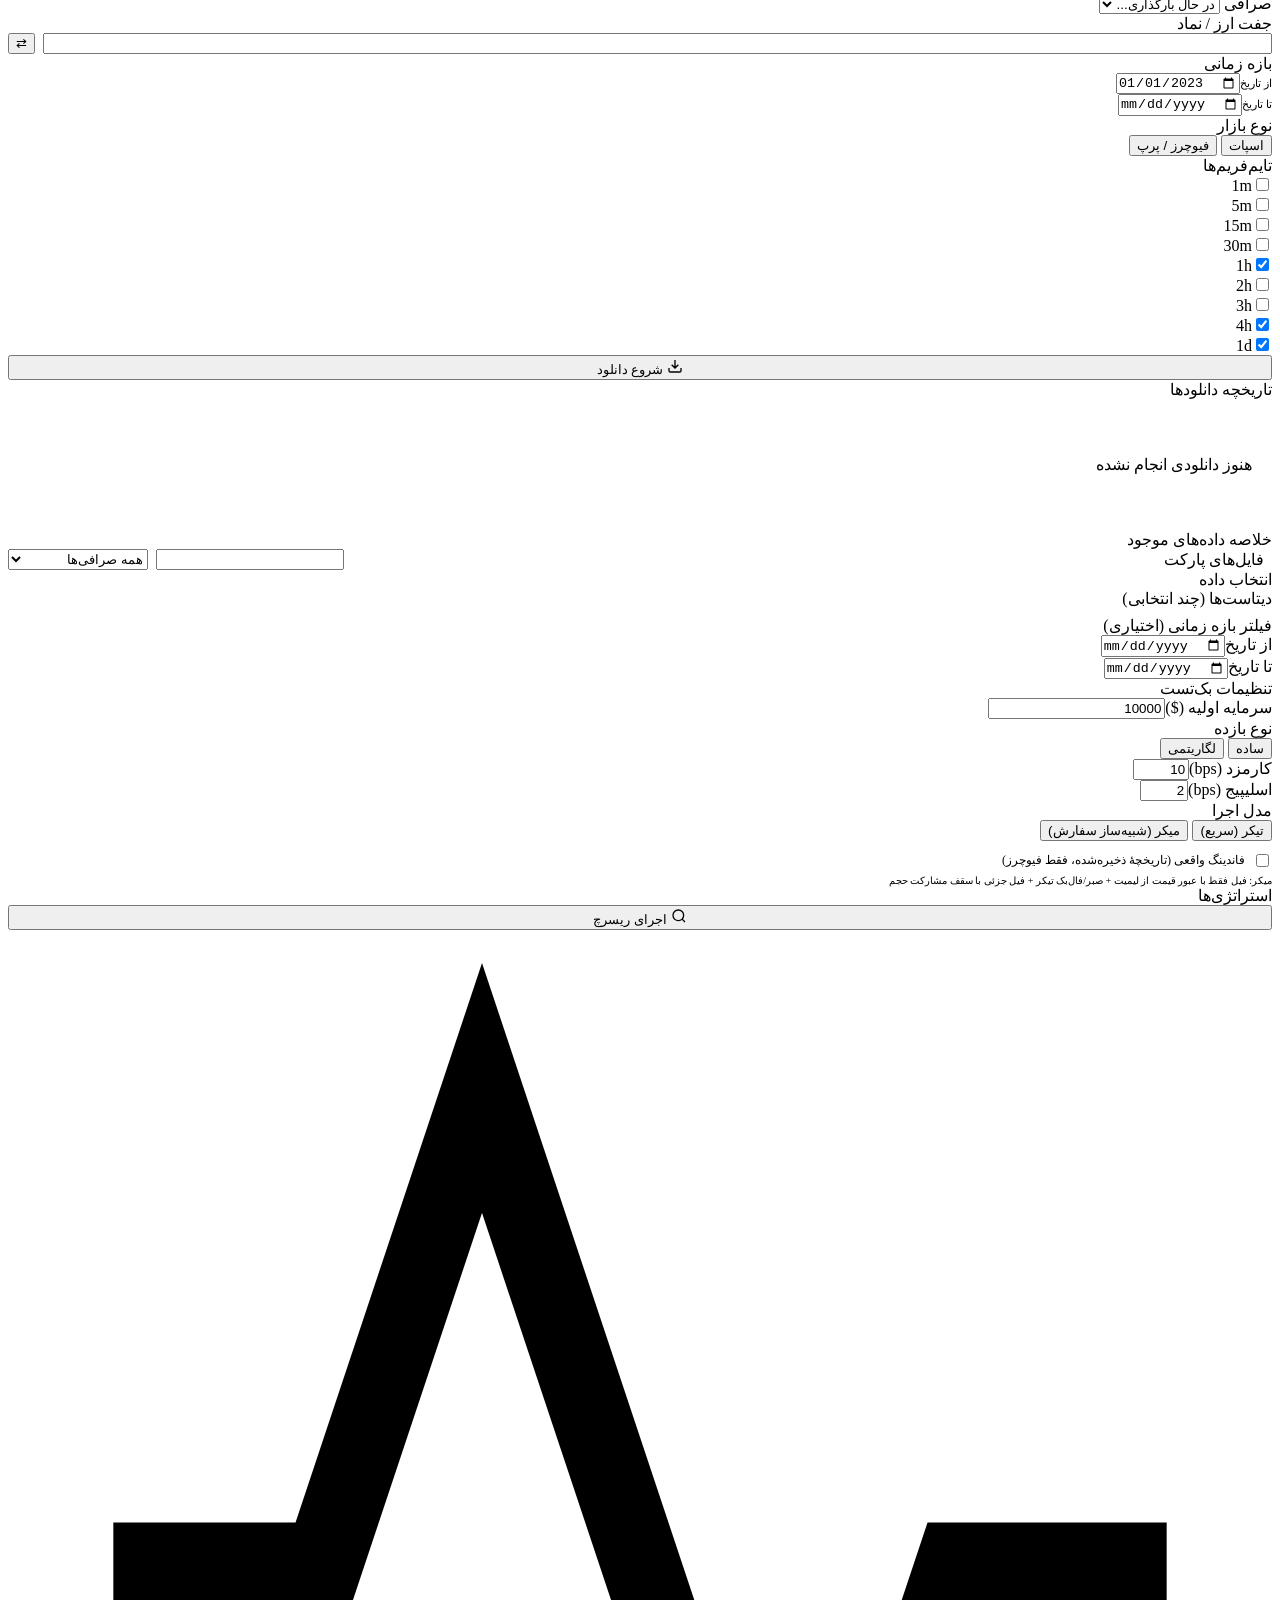
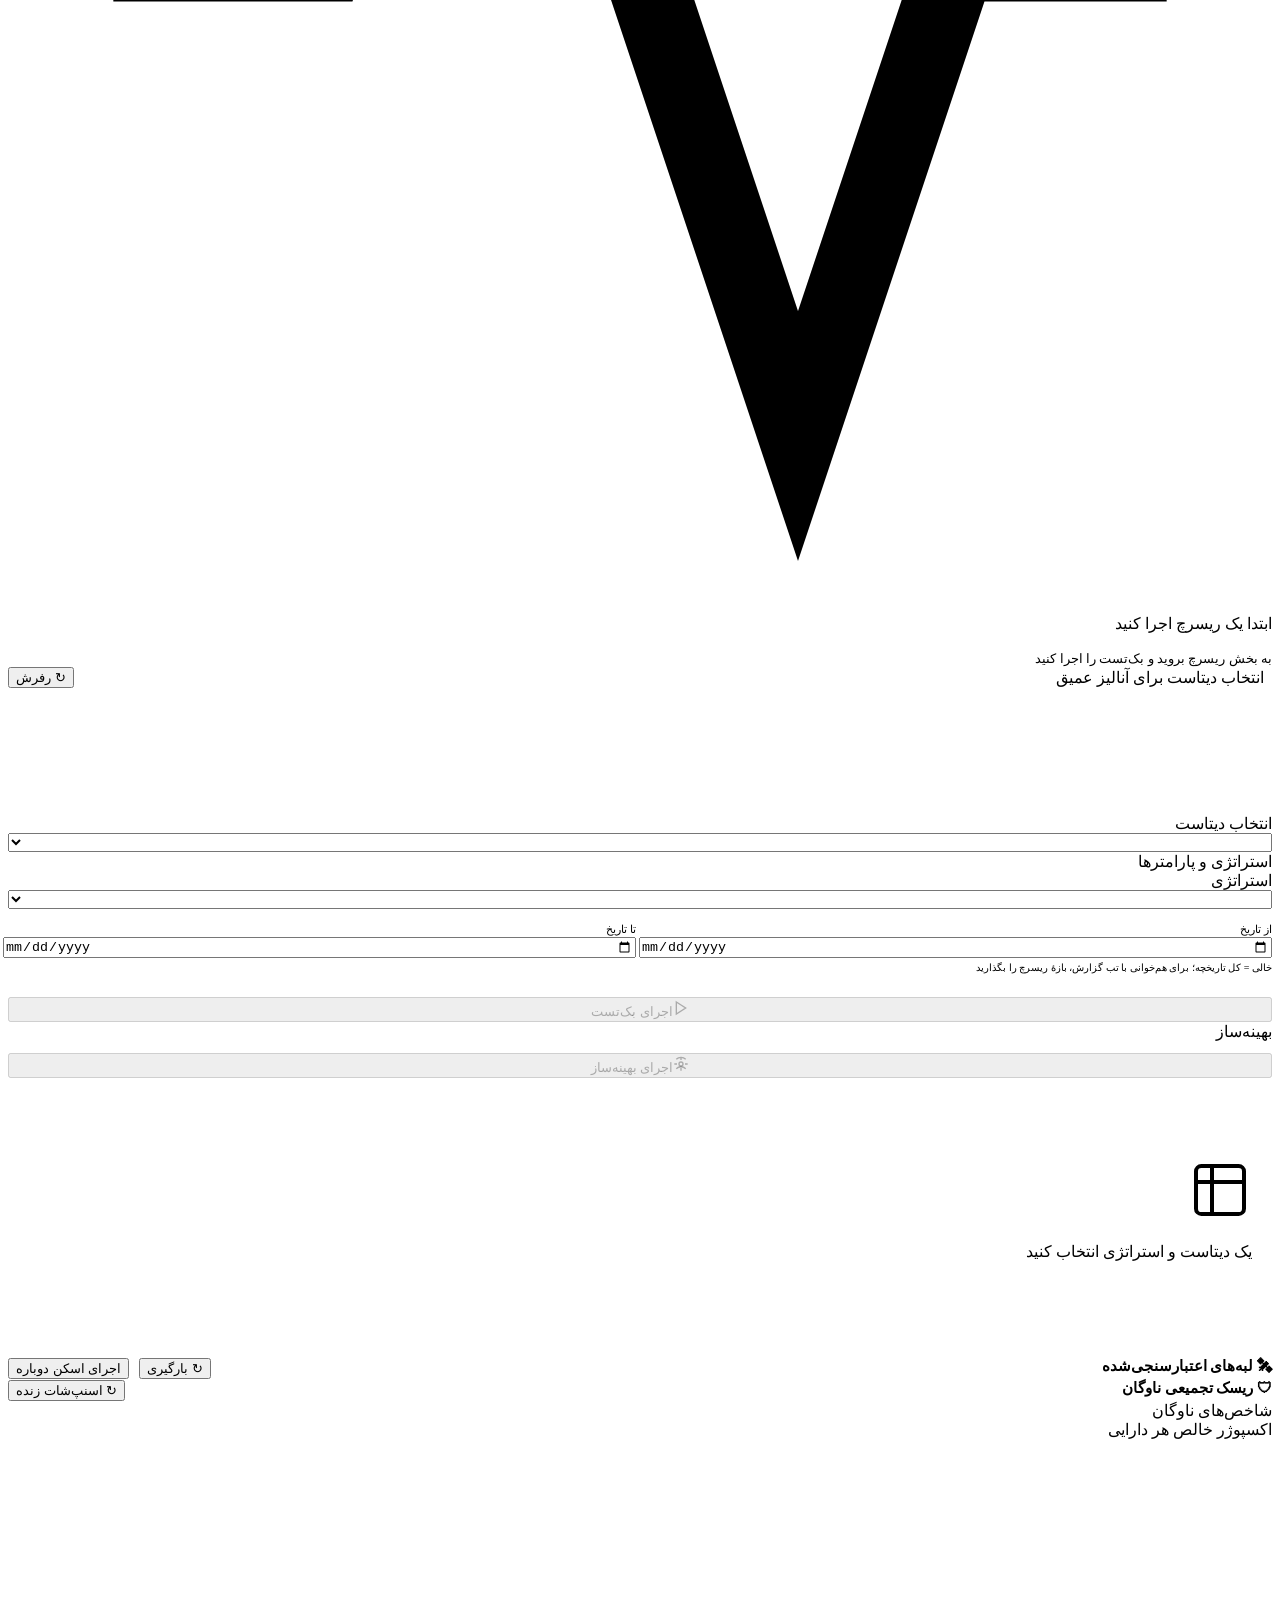
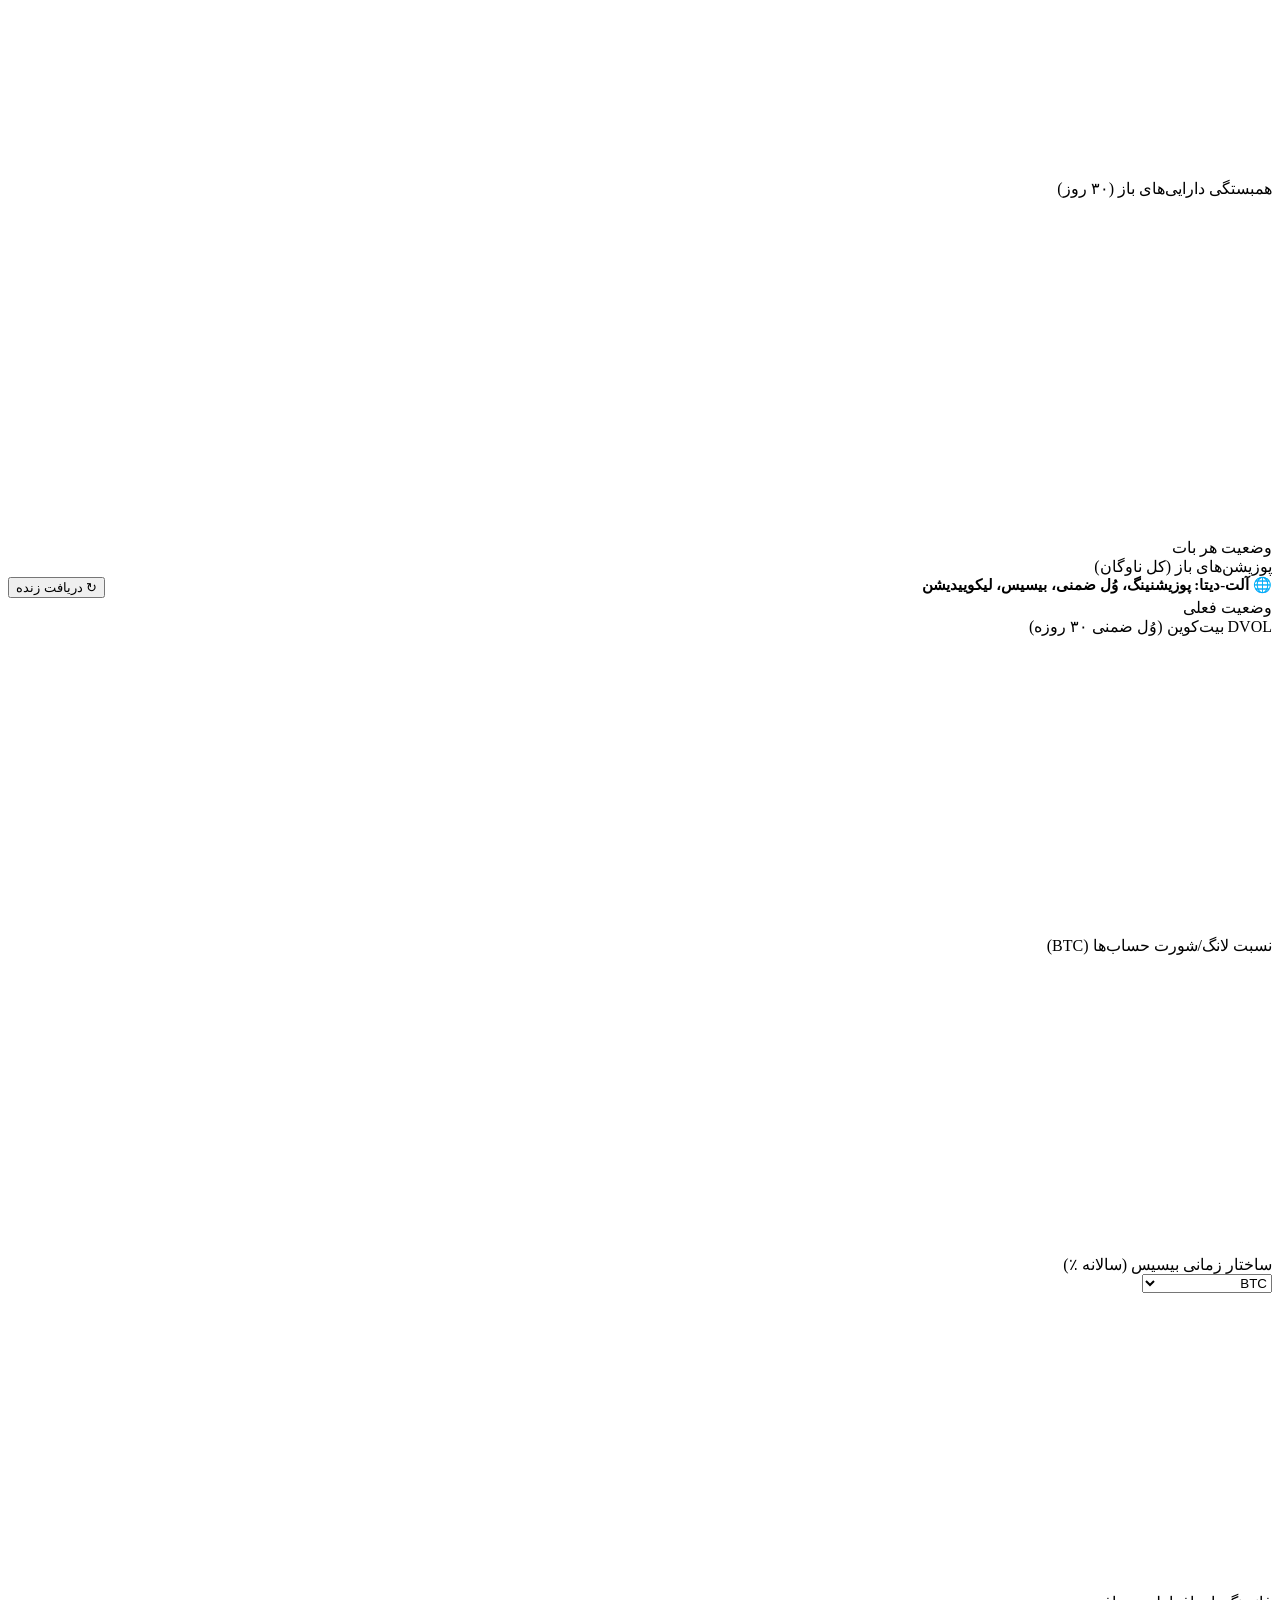
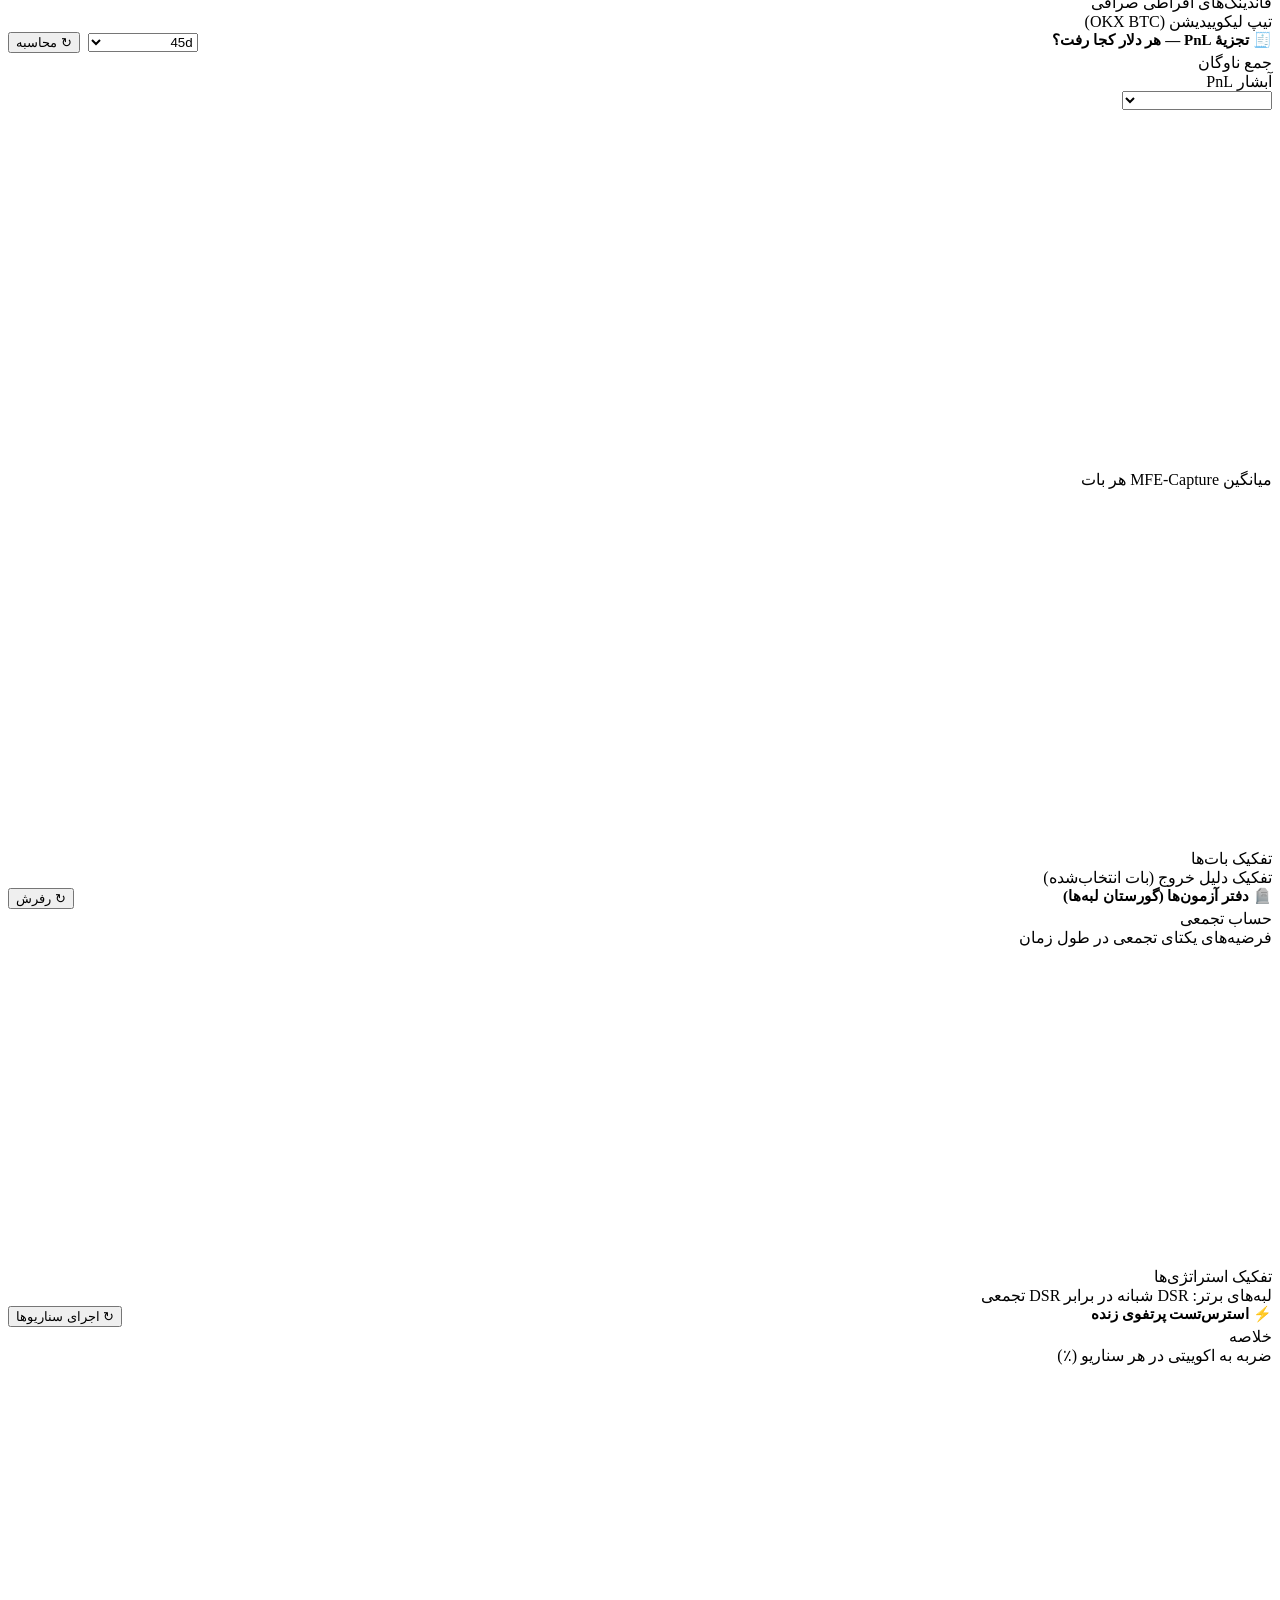
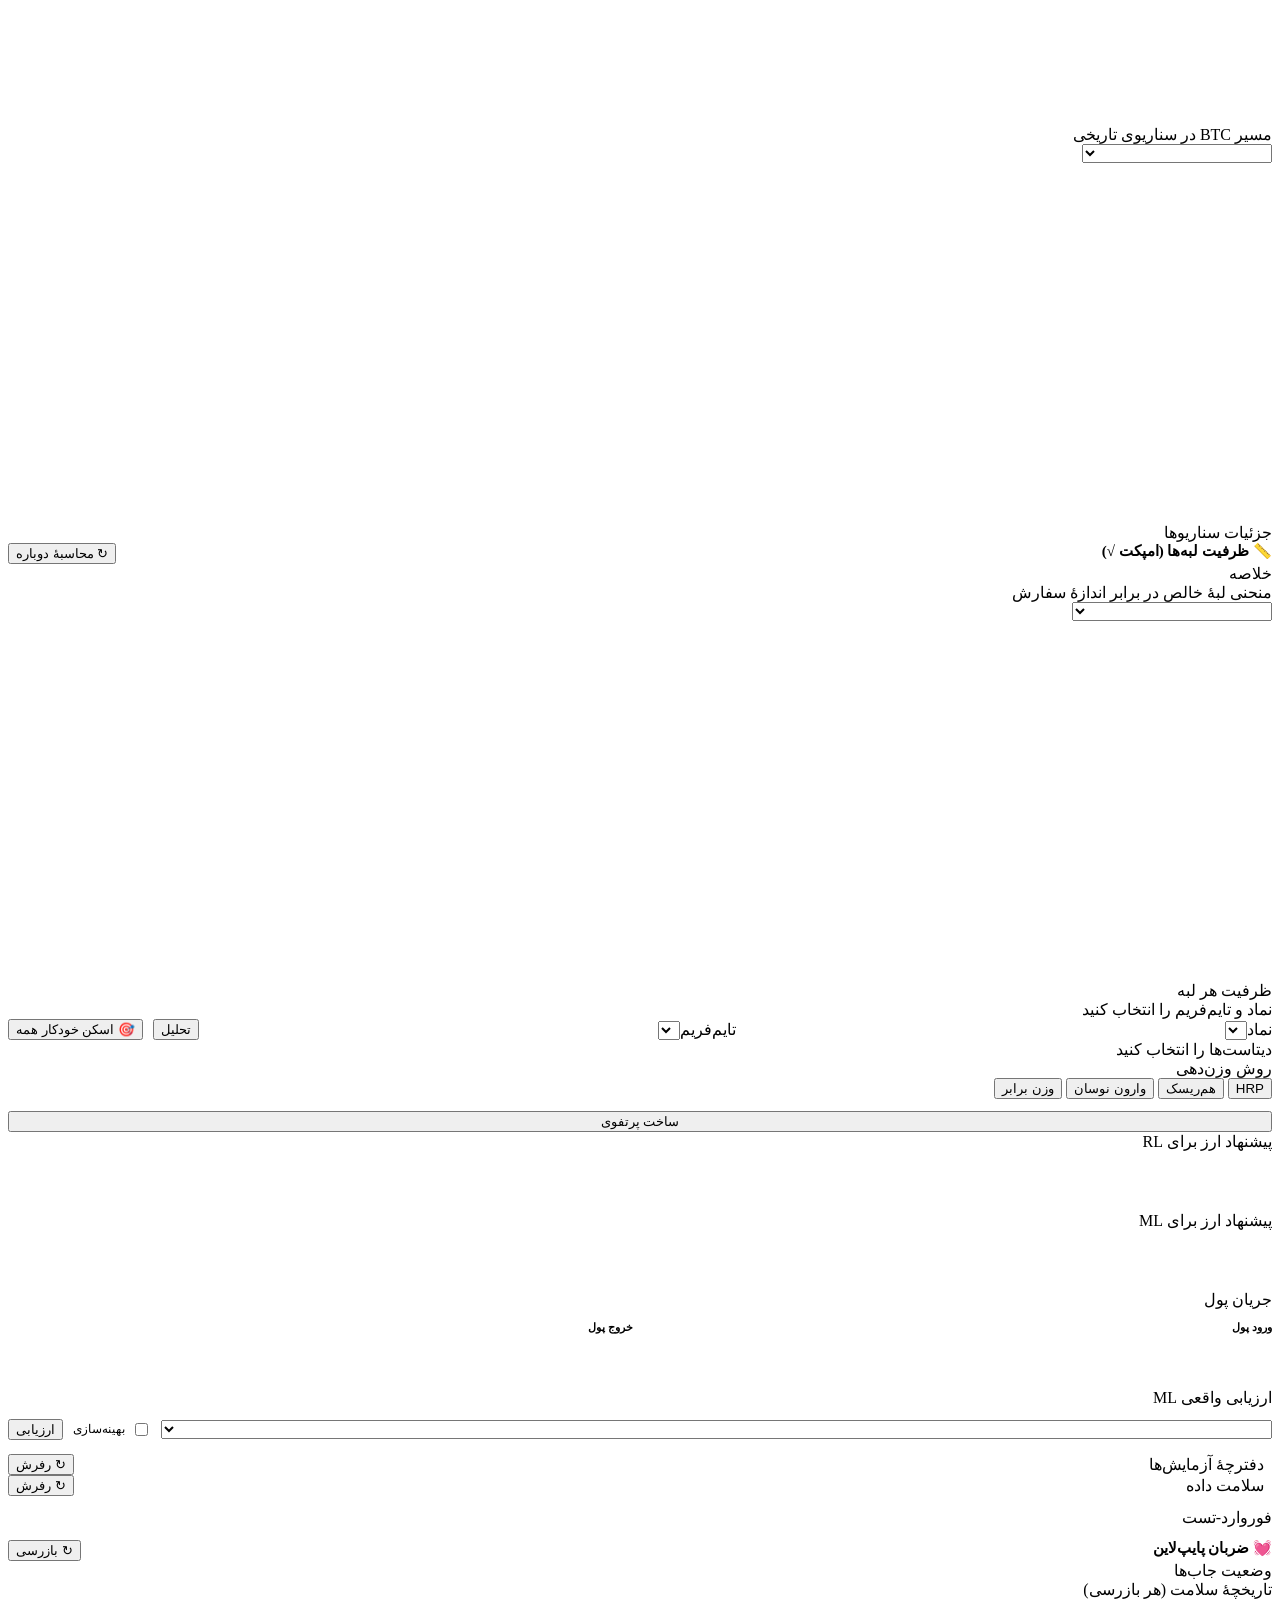
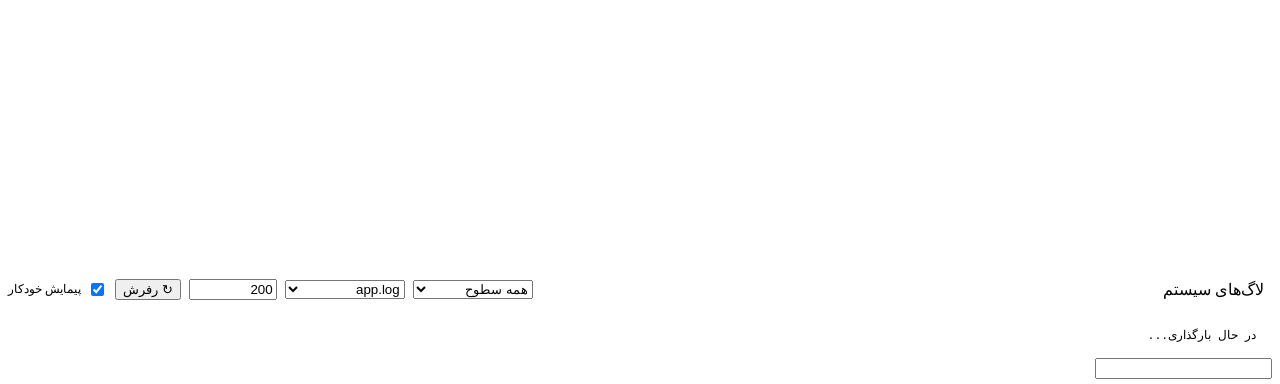
==== commit 00a50e64: "dashboard: equal-height tiles and a larger type scale The wall had two problems left: tiles sized to" ====
--- a/web/dashboard.html
+++ b/web/dashboard.html
@@ -71,7 +71,7 @@
           </div>
           <div id="home-grid-host"></div>
           <p style="text-align:center;color:var(--text3);font-size:10px;padding:10px 0 2px">
-            Quant Research · <span data-i18n="version_label">نسخهٔ ۱.۵.۱</span>
+            Quant Research · <span data-i18n="version_label">نسخهٔ ۱.۵.۲</span>
           </p>
         </div>
       </div>
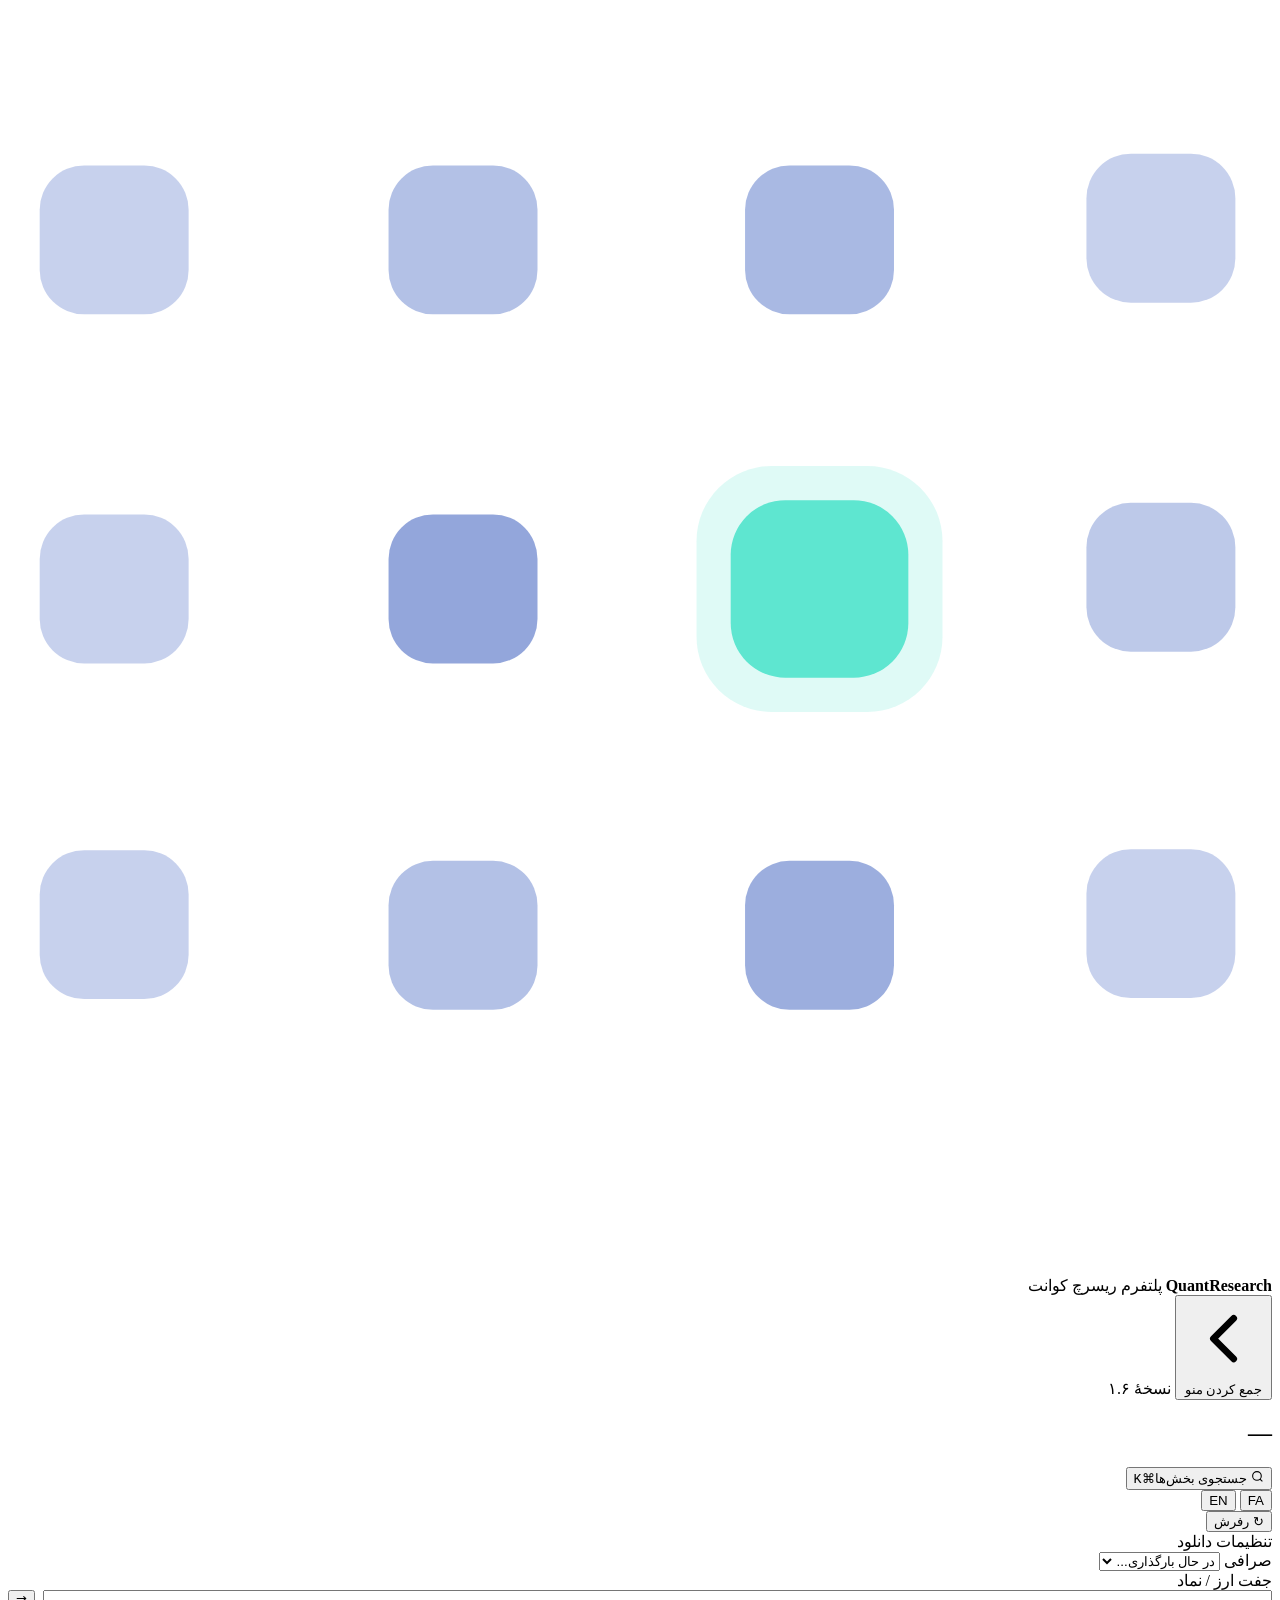
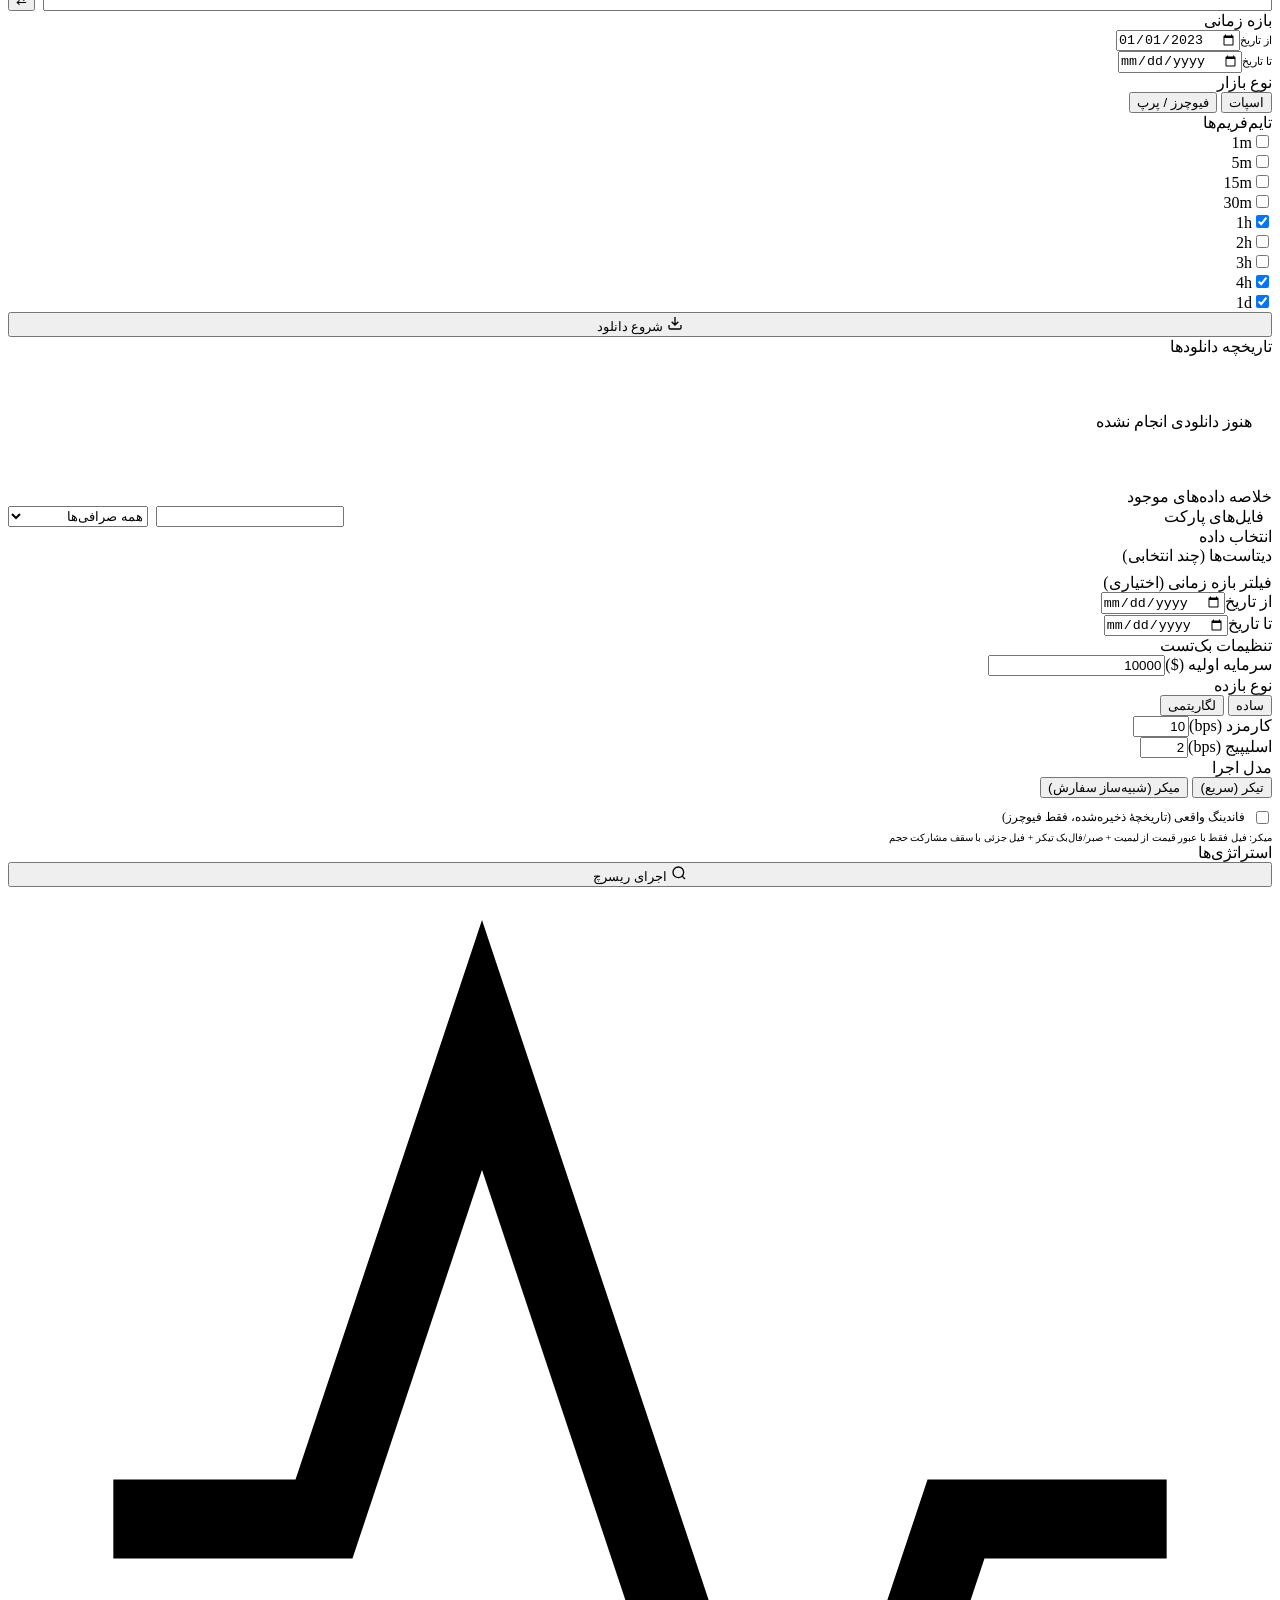
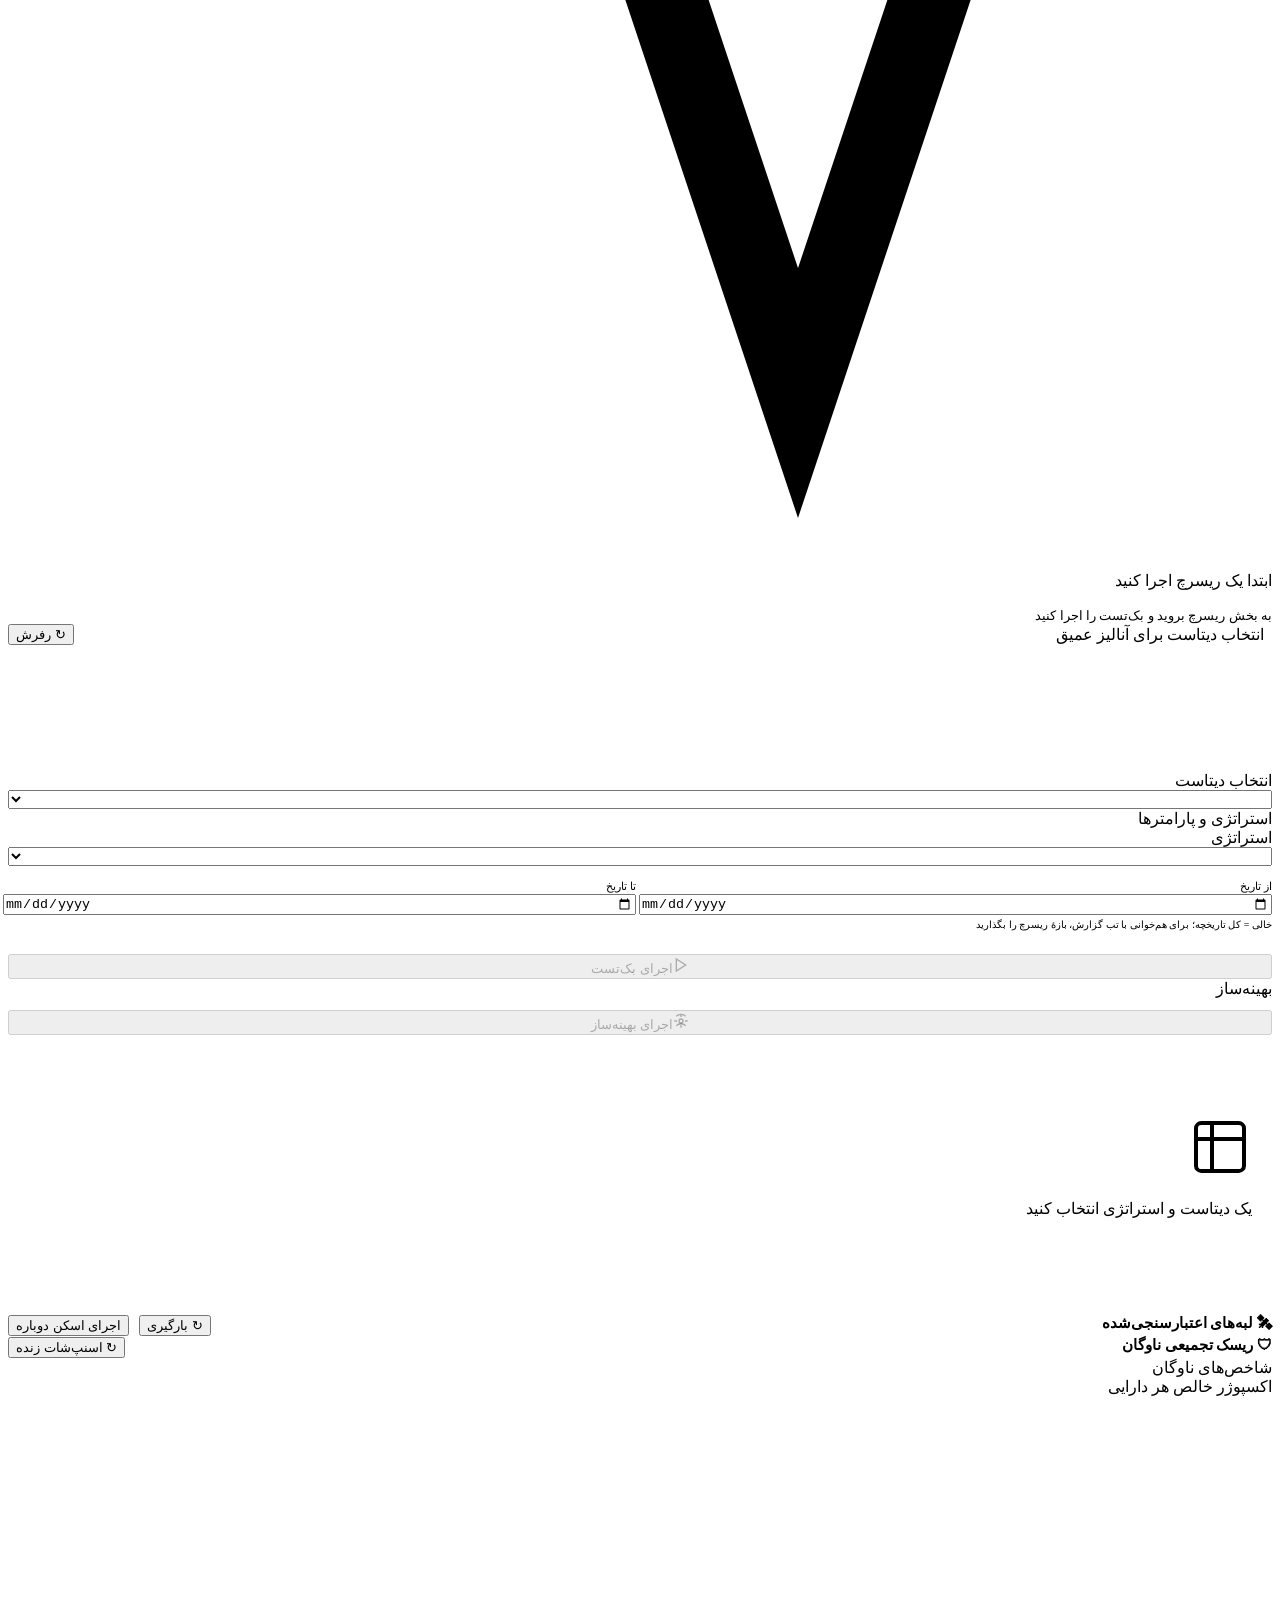
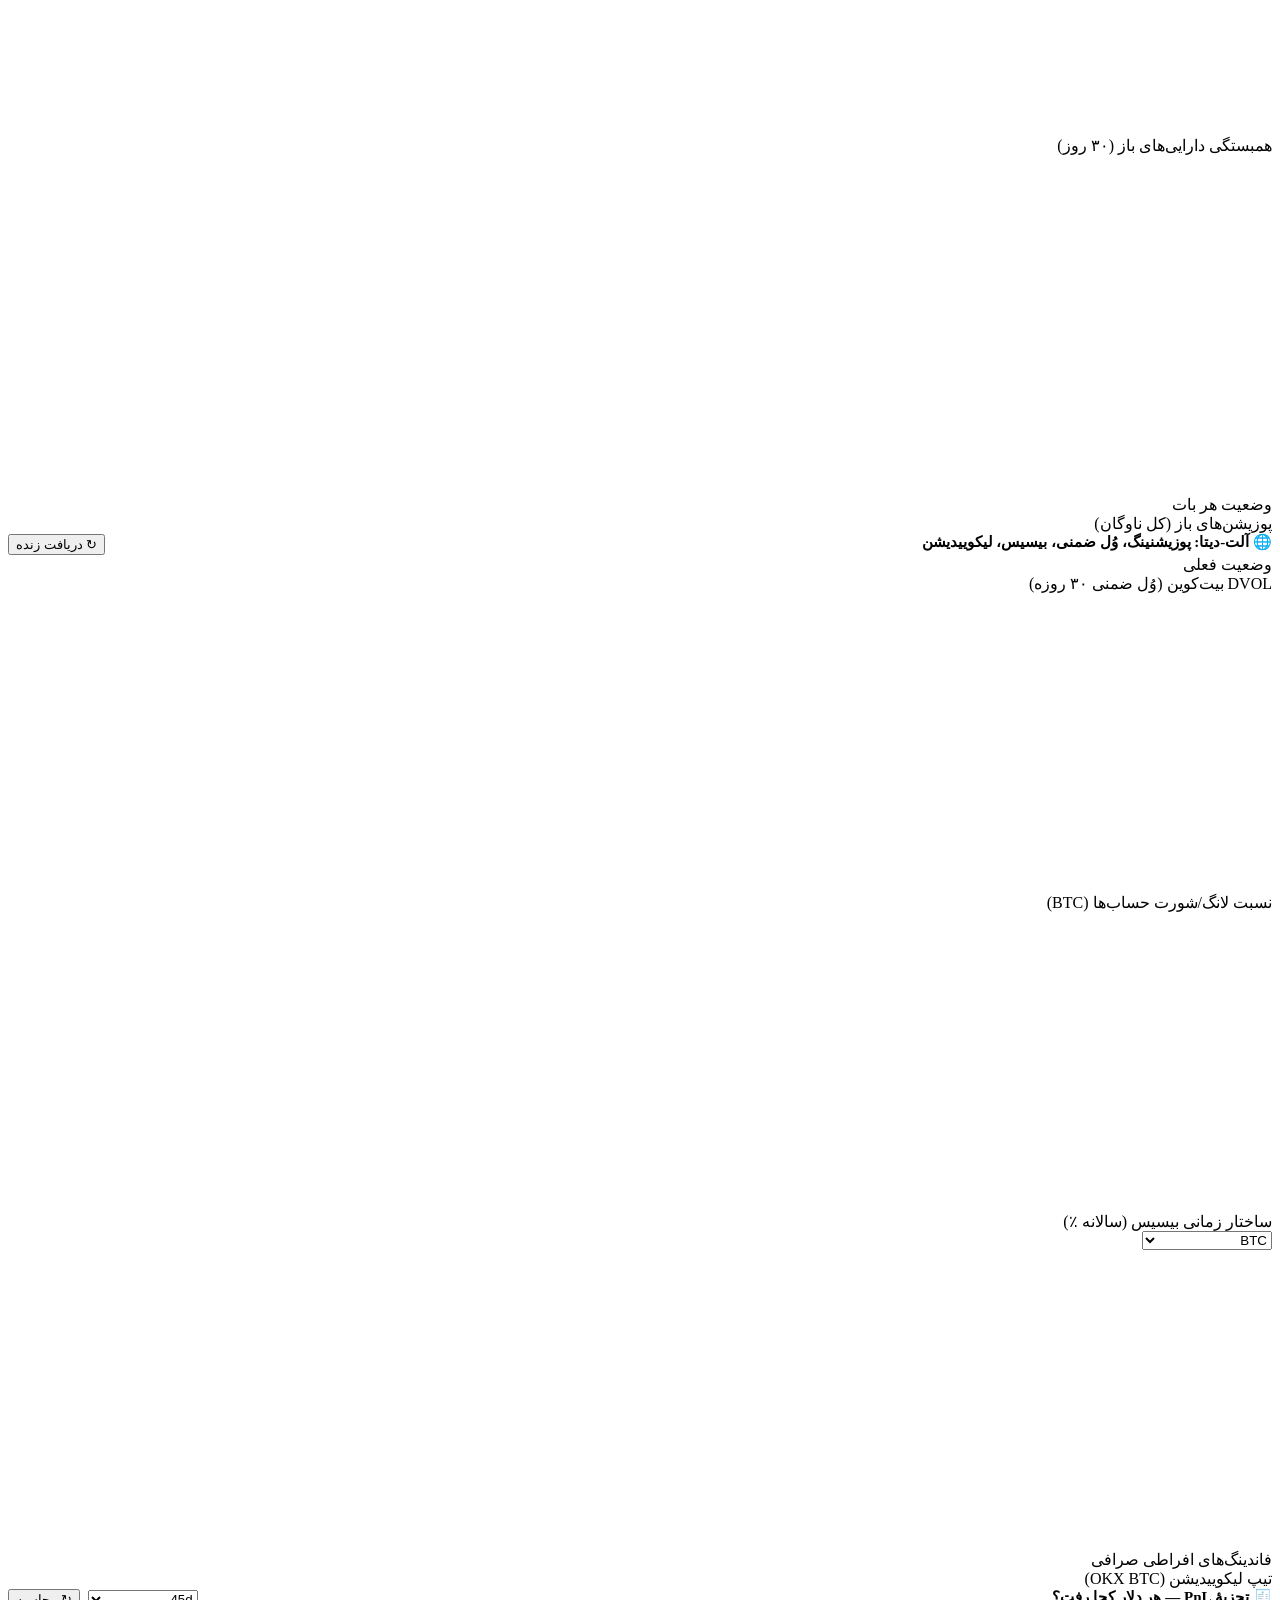
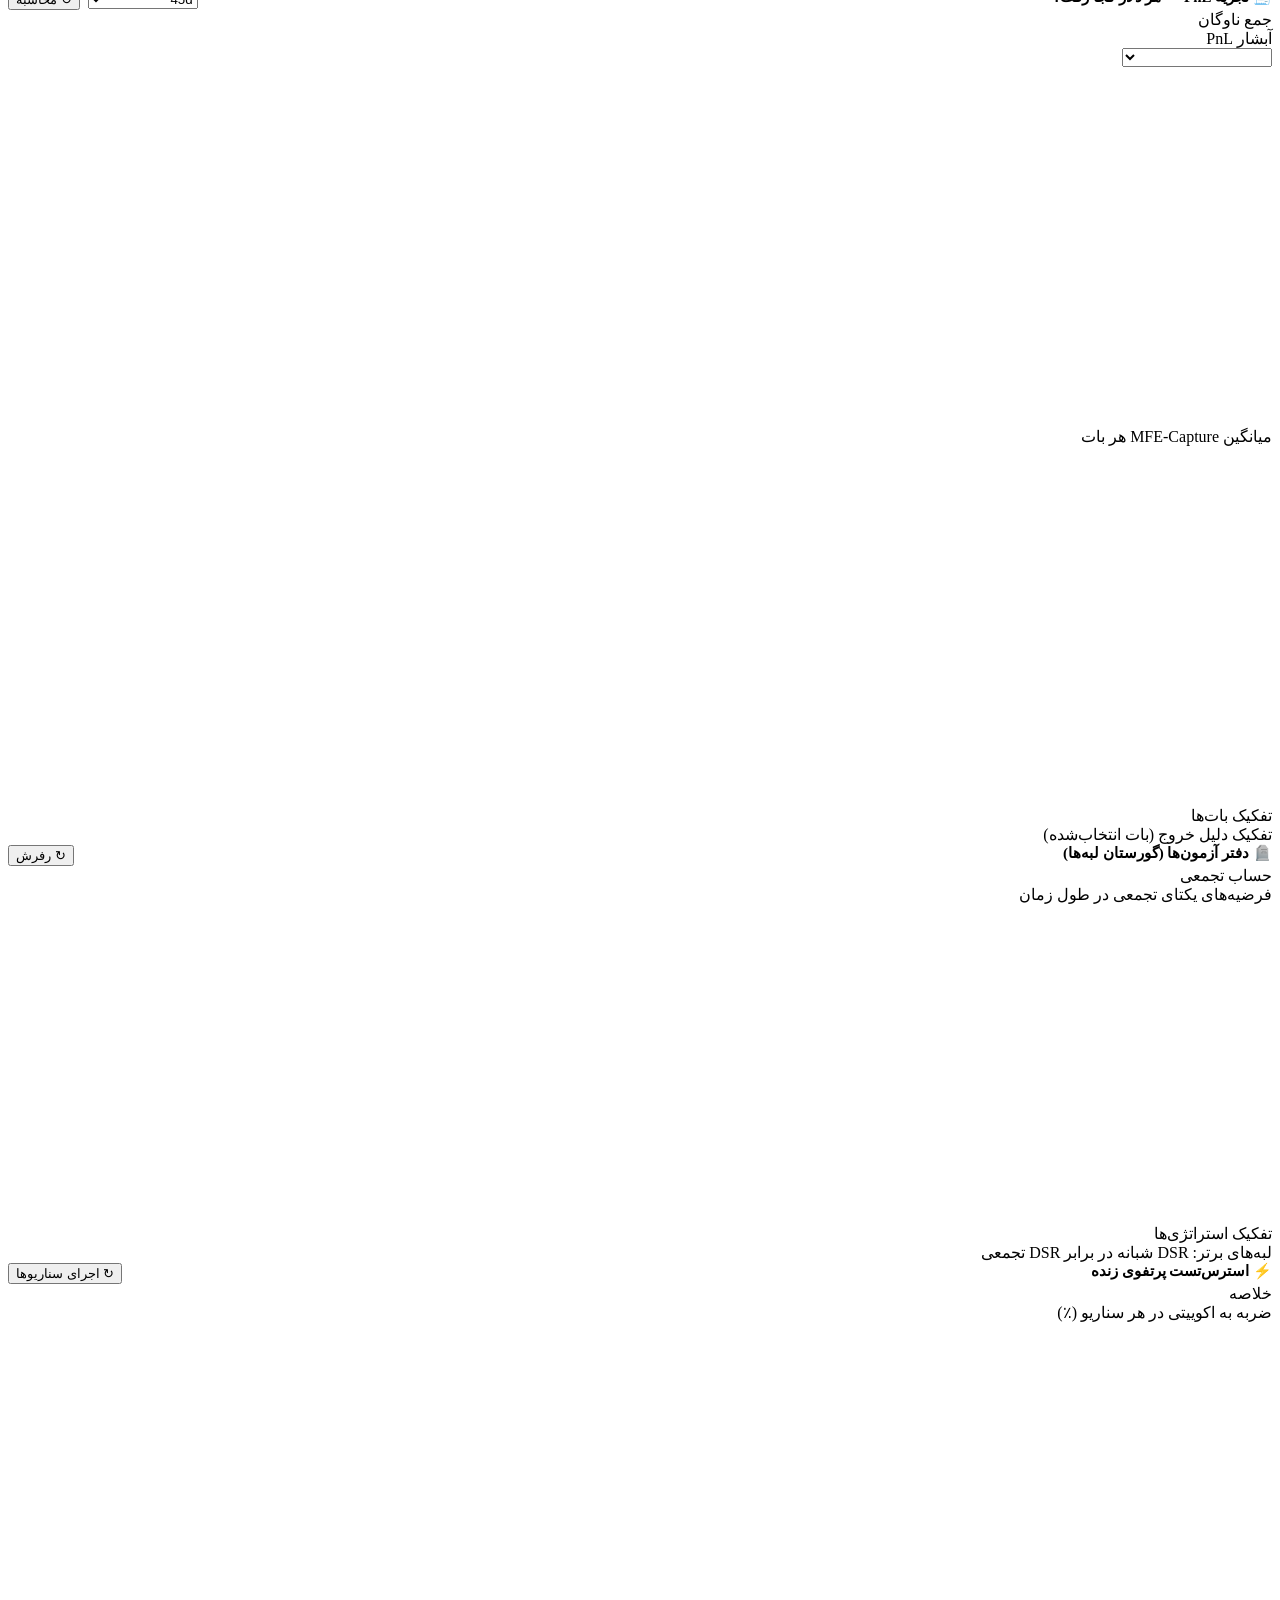
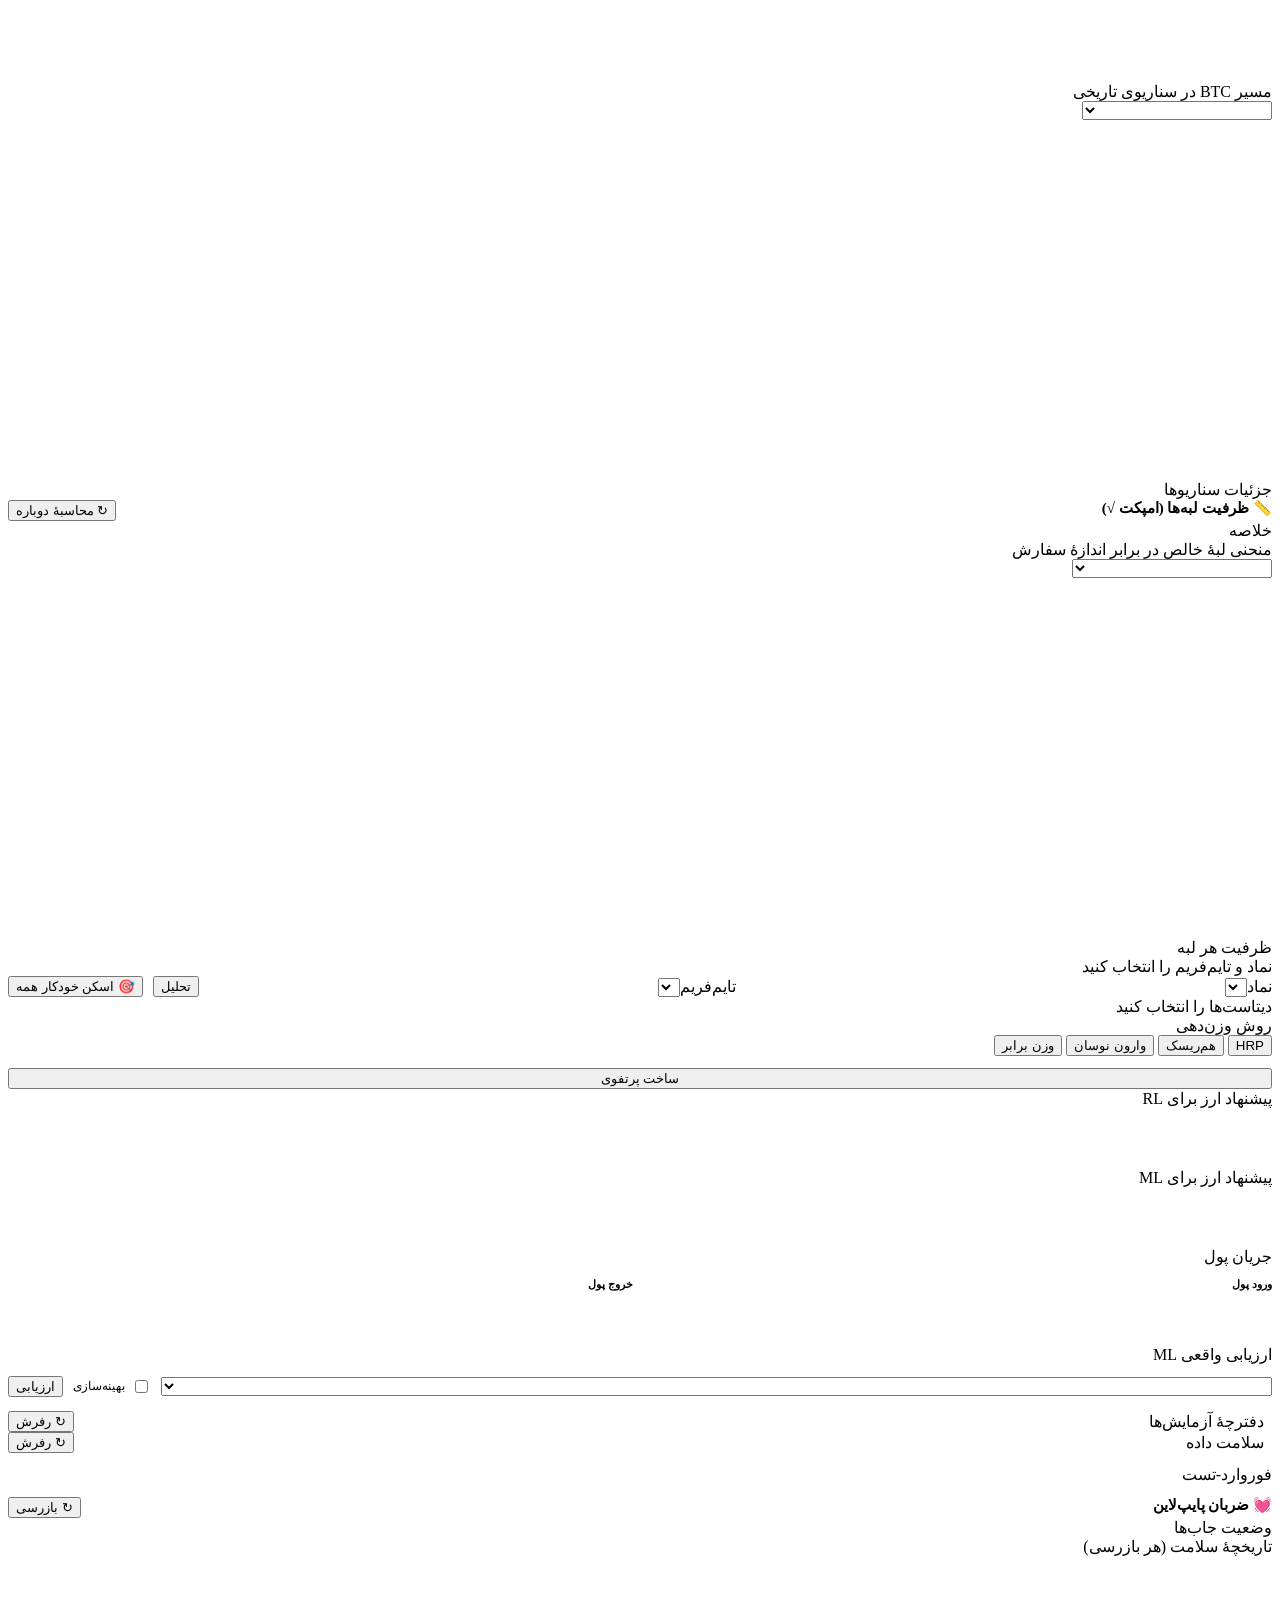
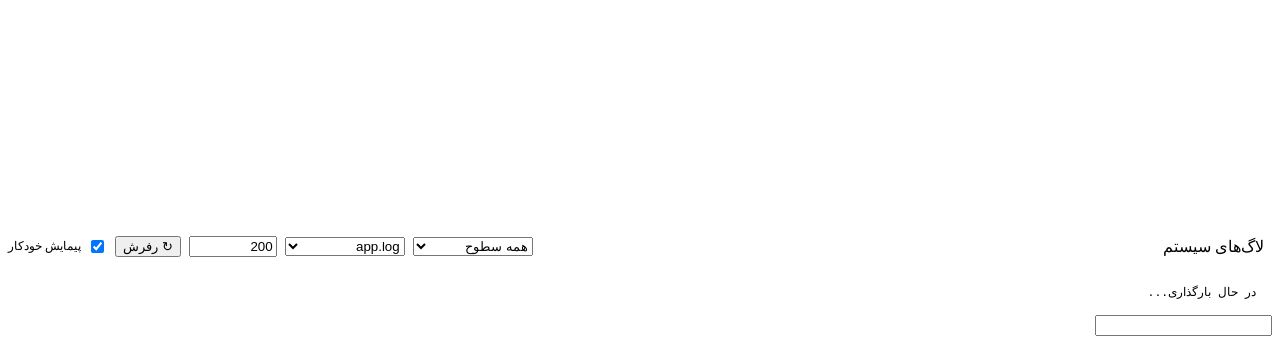
==== commit 33562f20: "dashboard: fit the whole wall on one screen, three numbers per tile Nineteen tiles had grown past wh" ====
--- a/web/dashboard.html
+++ b/web/dashboard.html
@@ -10,6 +10,7 @@
 <link rel="stylesheet" href="https://fonts.googleapis.com/css2?family=Vazirmatn:wght@400;500;600;700;800&family=Inter:wght@400;500;600;700;800&display=swap"/>
 <script src="https://cdn.plot.ly/plotly-2.35.2.min.js"></script>
 <link rel="icon" href="static/favicon.svg" type="image/svg+xml"/>
+<link rel="apple-touch-icon" href="static/apple-touch-icon.png"/>
 <link rel="stylesheet" href="static/styles.css"/>
 </head>
 <body>
@@ -26,11 +27,12 @@
       </div>
     </div>
     <div class="rail-scroll" id="rail-scroll"><!-- built by home.js --></div>
-    <div class="rail-toggle">
+    <div class="rail-foot">
       <button onclick="toggleRail()" data-i18n-title="home_collapse">
         <svg viewBox="0 0 24 24" fill="none" stroke="currentColor" stroke-width="2" stroke-linecap="round" stroke-linejoin="round"><path d="M15 18l-6-6 6-6"/></svg>
         <span data-i18n="home_collapse">جمع کردن منو</span>
       </button>
+      <span class="rail-ver" data-i18n="version_label">نسخهٔ ۱.۶</span>
     </div>
   </nav>
 
@@ -62,17 +64,11 @@
 
     <div id="content">
 
-      <!-- ═══ HOME — launcher of live widget tiles ═══ -->
+      <!-- ═══ HOME — every section as a tile, one screenful, no scrolling ═══ -->
       <div class="section active" id="sec-home">
         <div class="home-wrap">
-          <div class="home-hero">
-            <div class="home-filter" id="home-filter"></div>
-            <div class="home-hero-stats" id="home-hero-stats"></div>
-          </div>
-          <div id="home-grid-host"></div>
-          <p style="text-align:center;color:var(--text3);font-size:10px;padding:10px 0 2px">
-            Quant Research · <span data-i18n="version_label">نسخهٔ ۱.۵.۲</span>
-          </p>
+          <div class="home-filter" id="home-filter"></div>
+          <div class="home-grid" id="home-grid-host"></div>
         </div>
       </div>
 
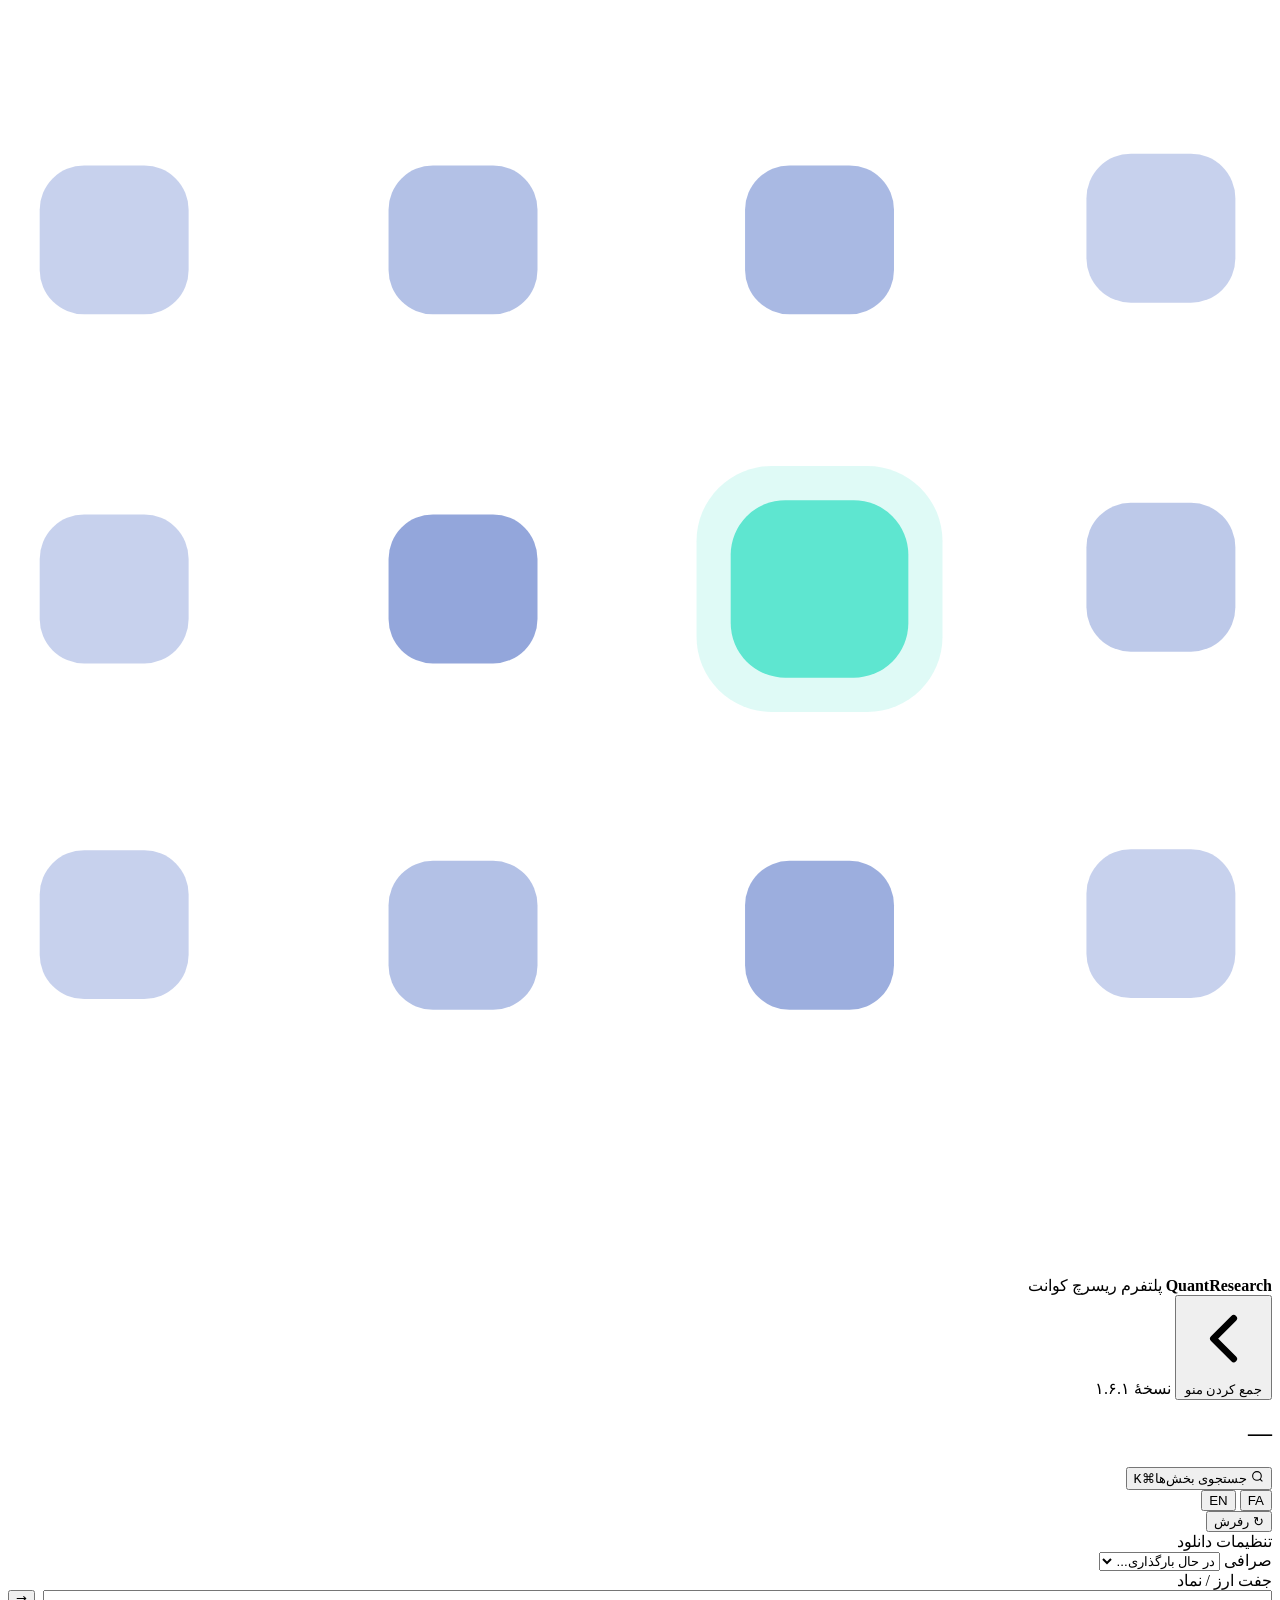
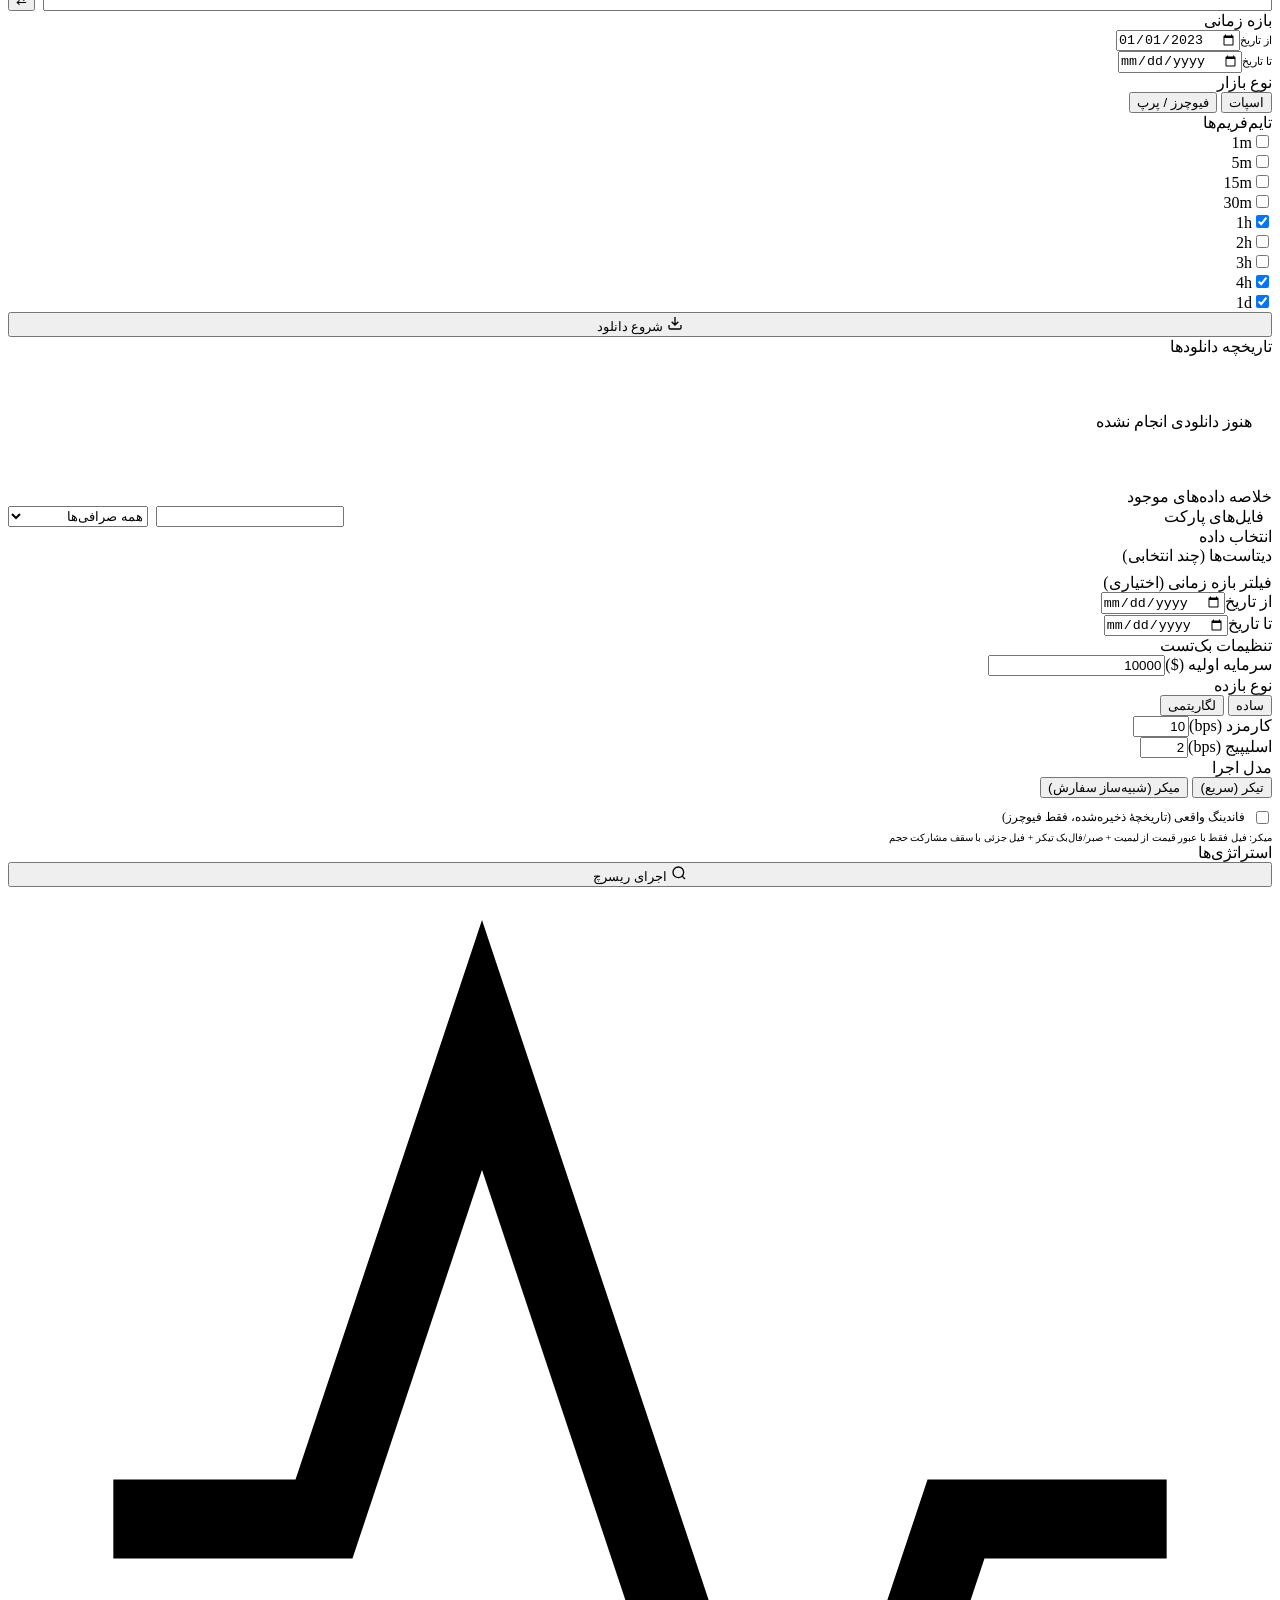
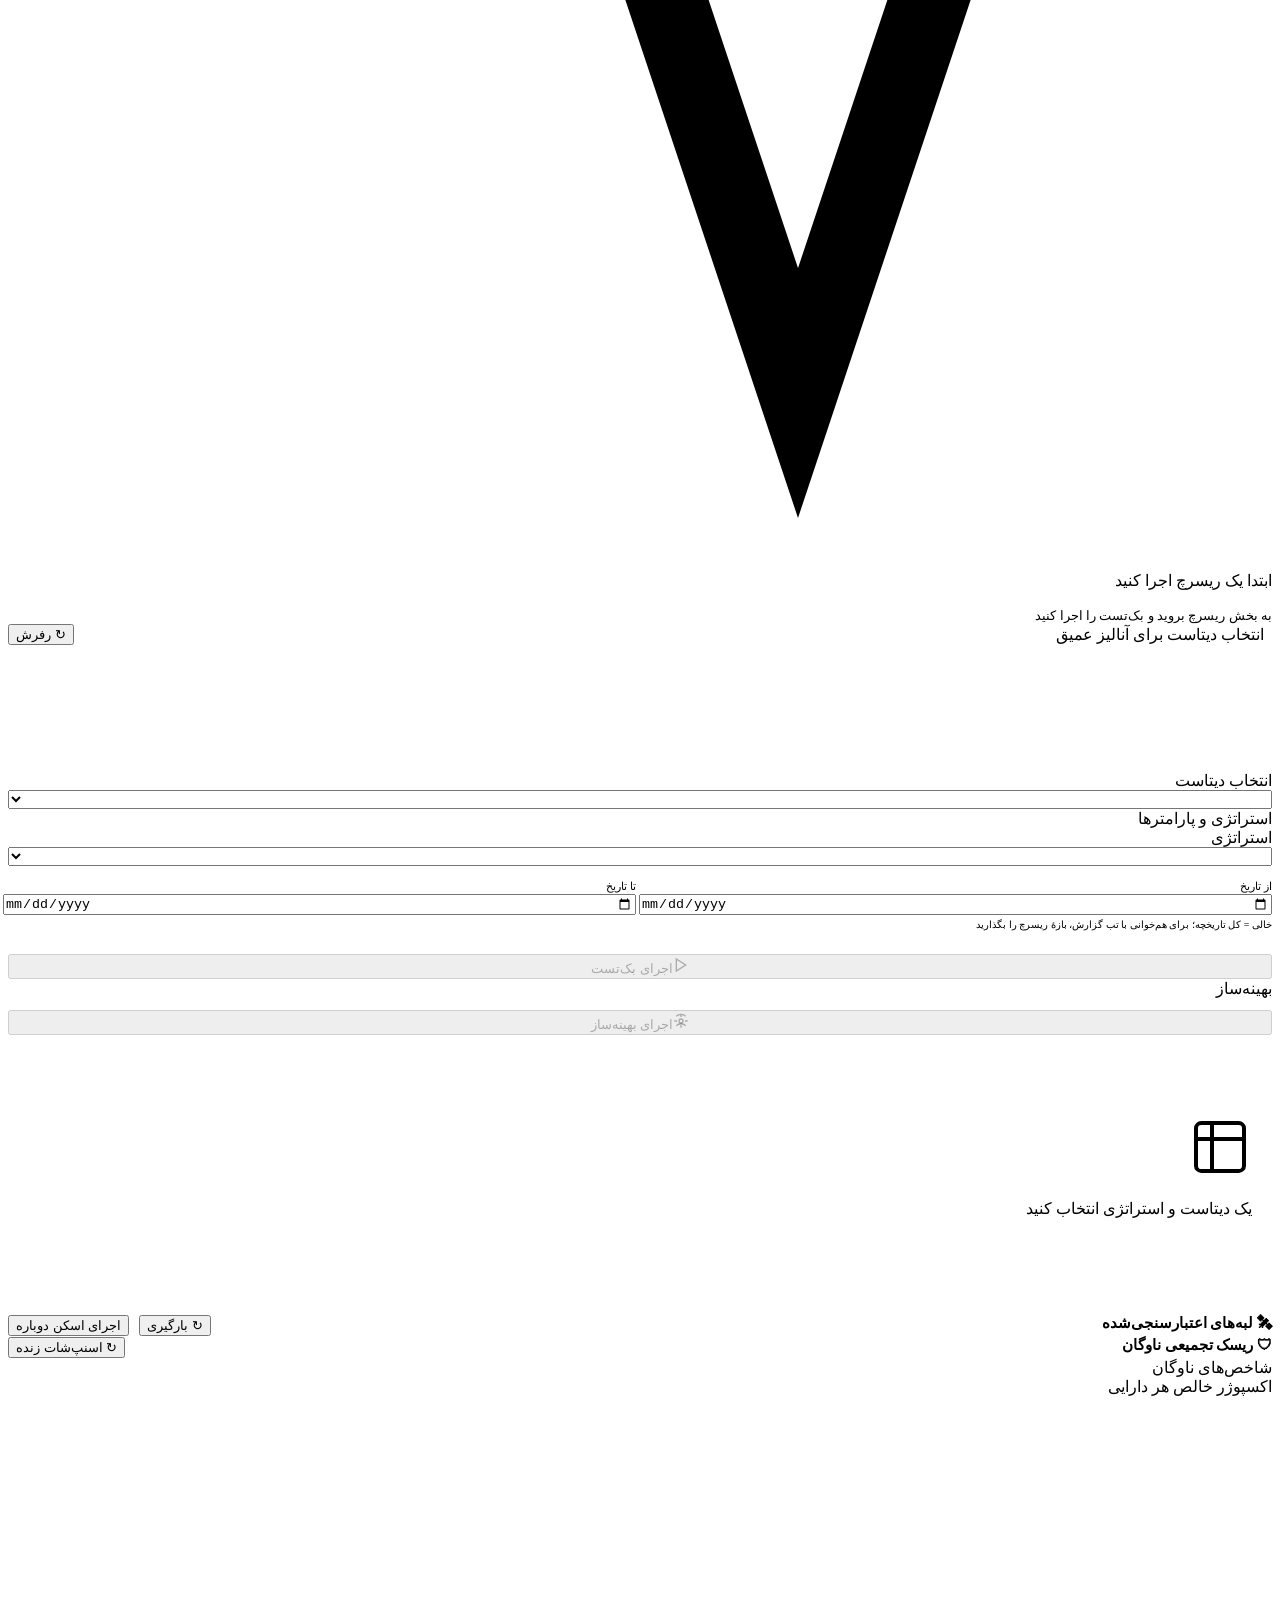
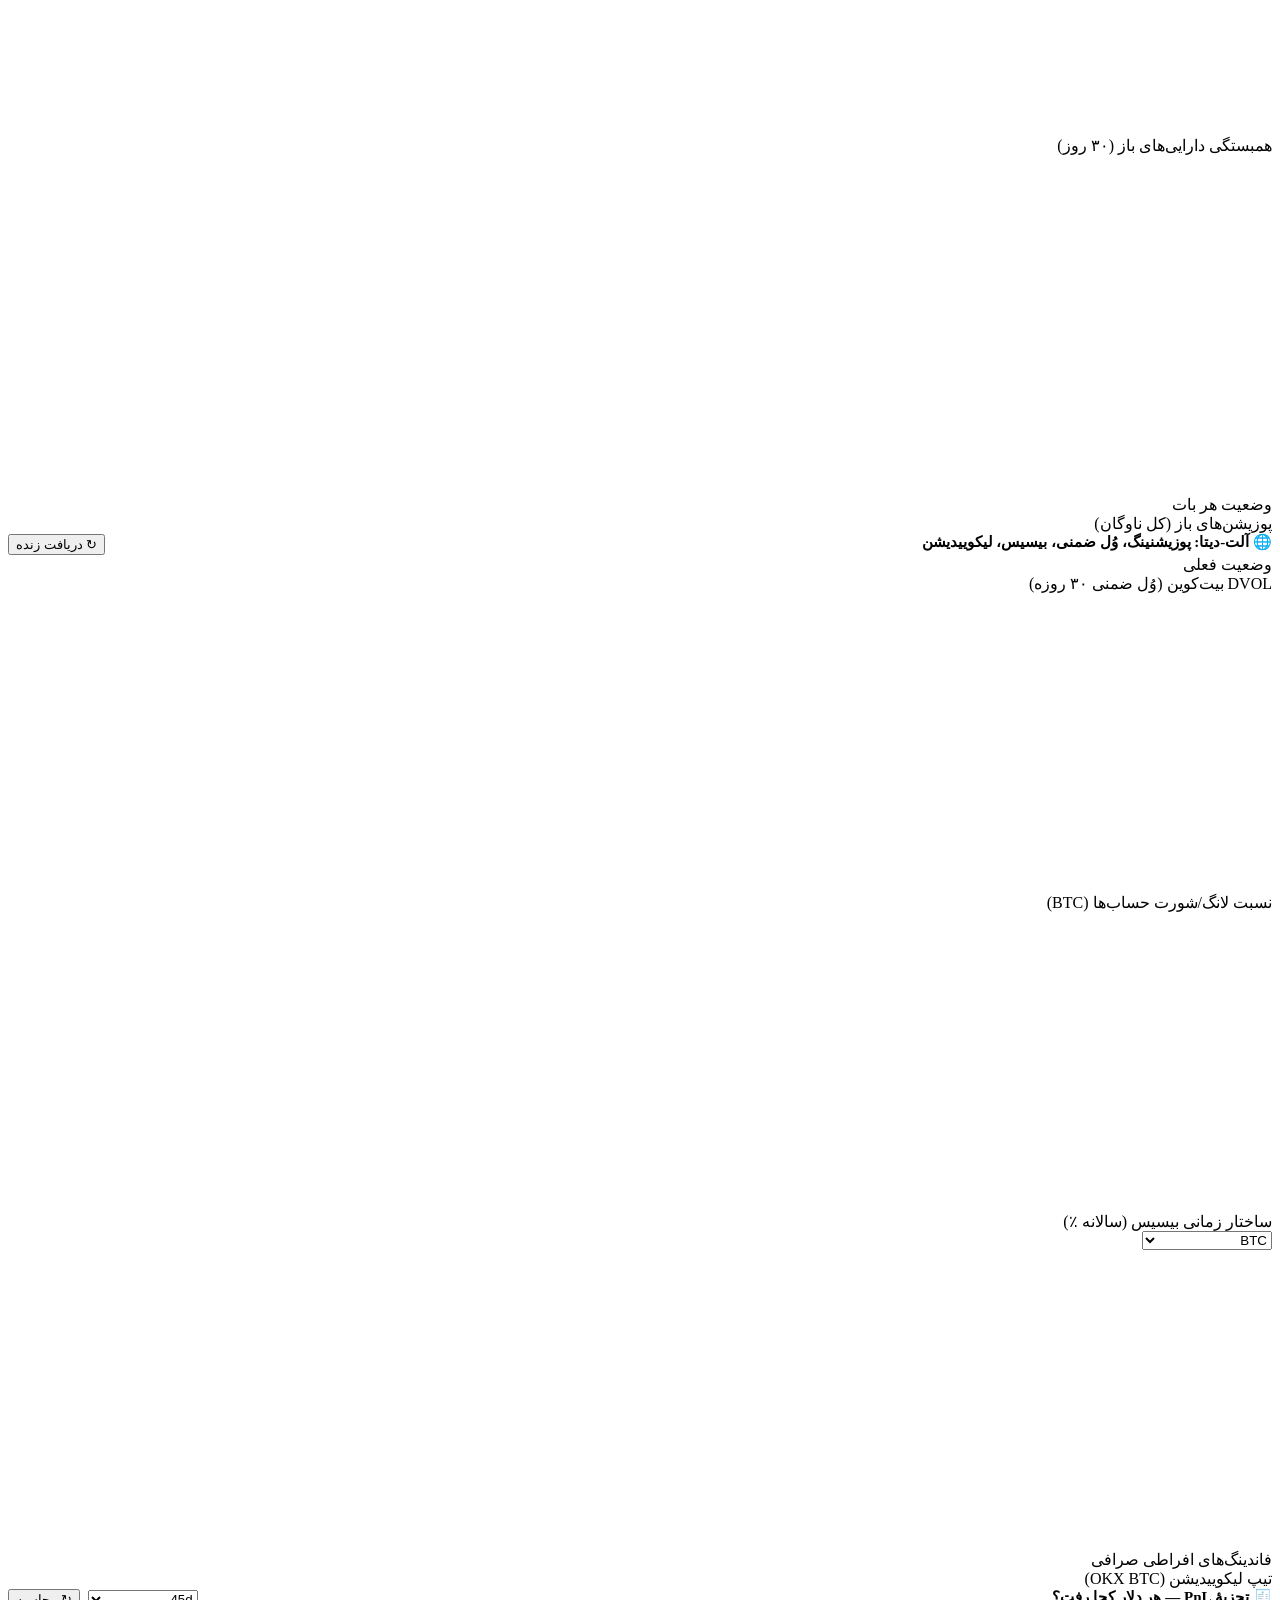
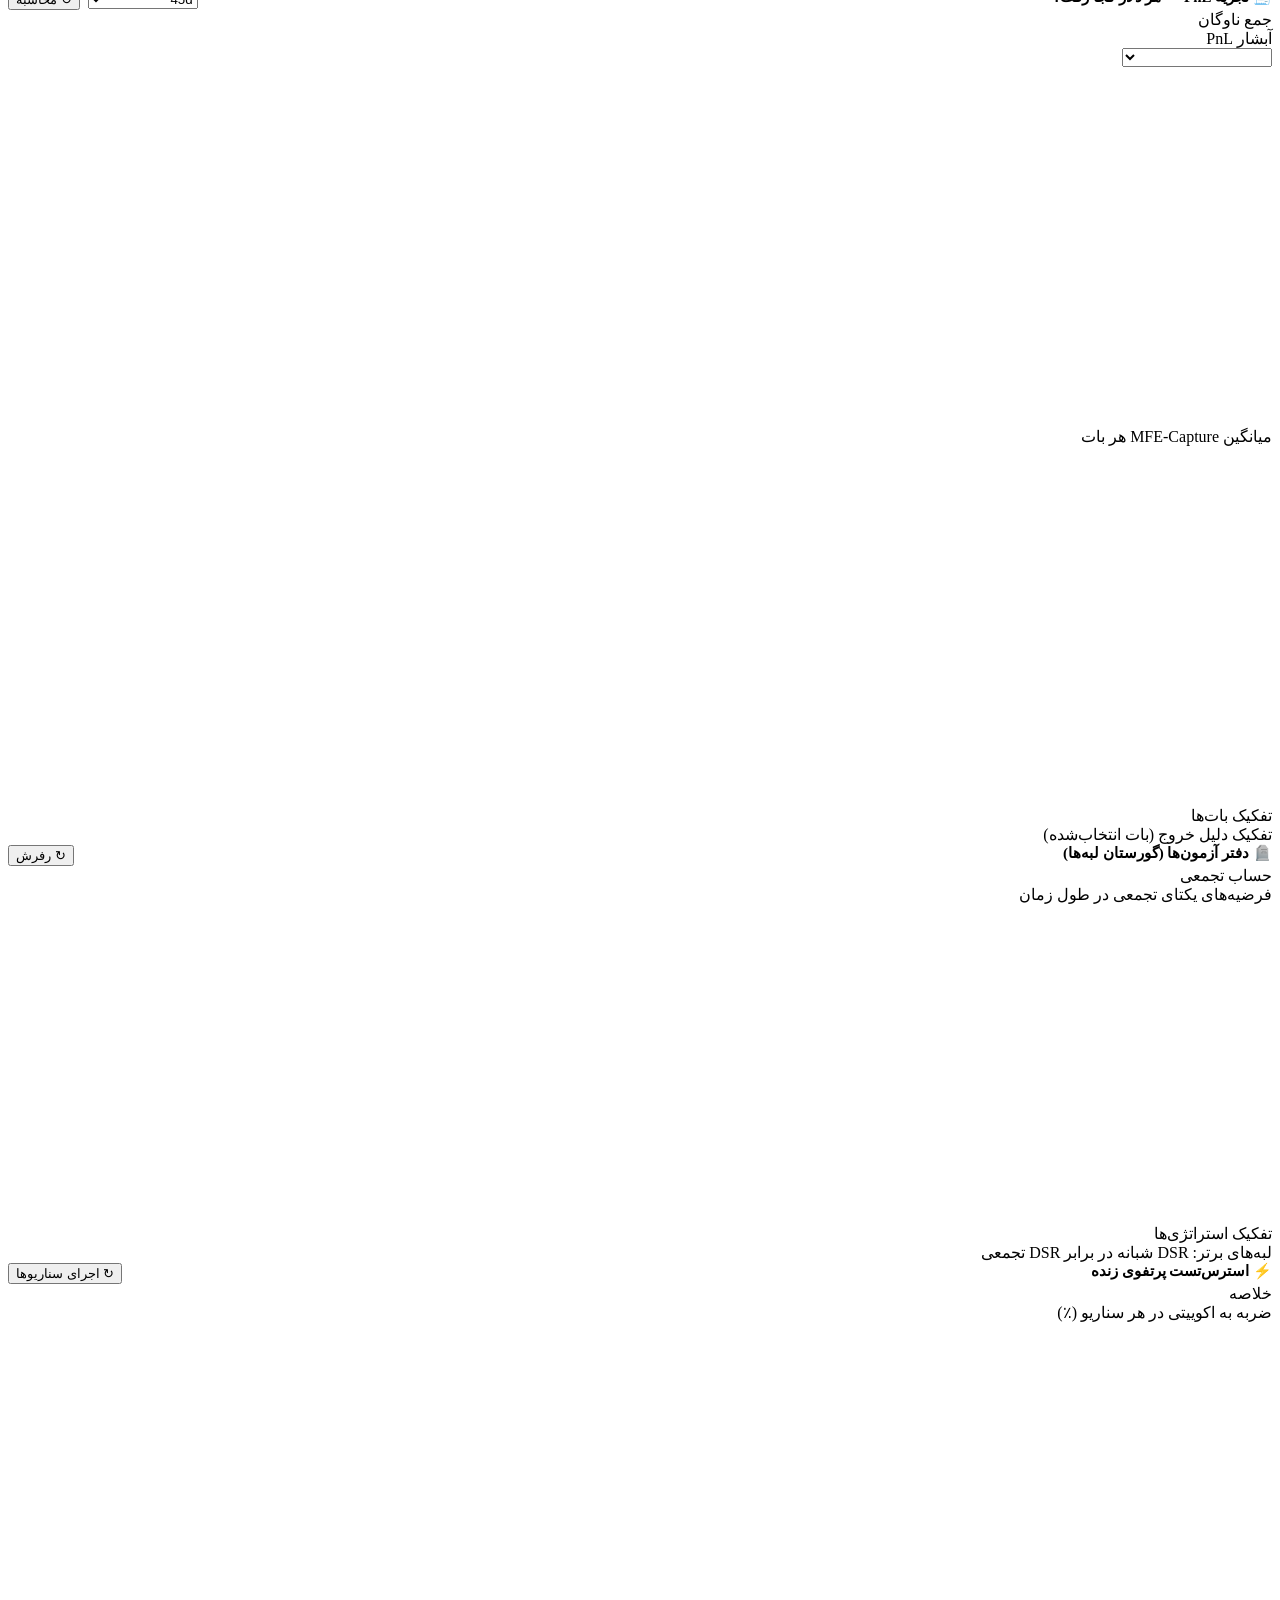
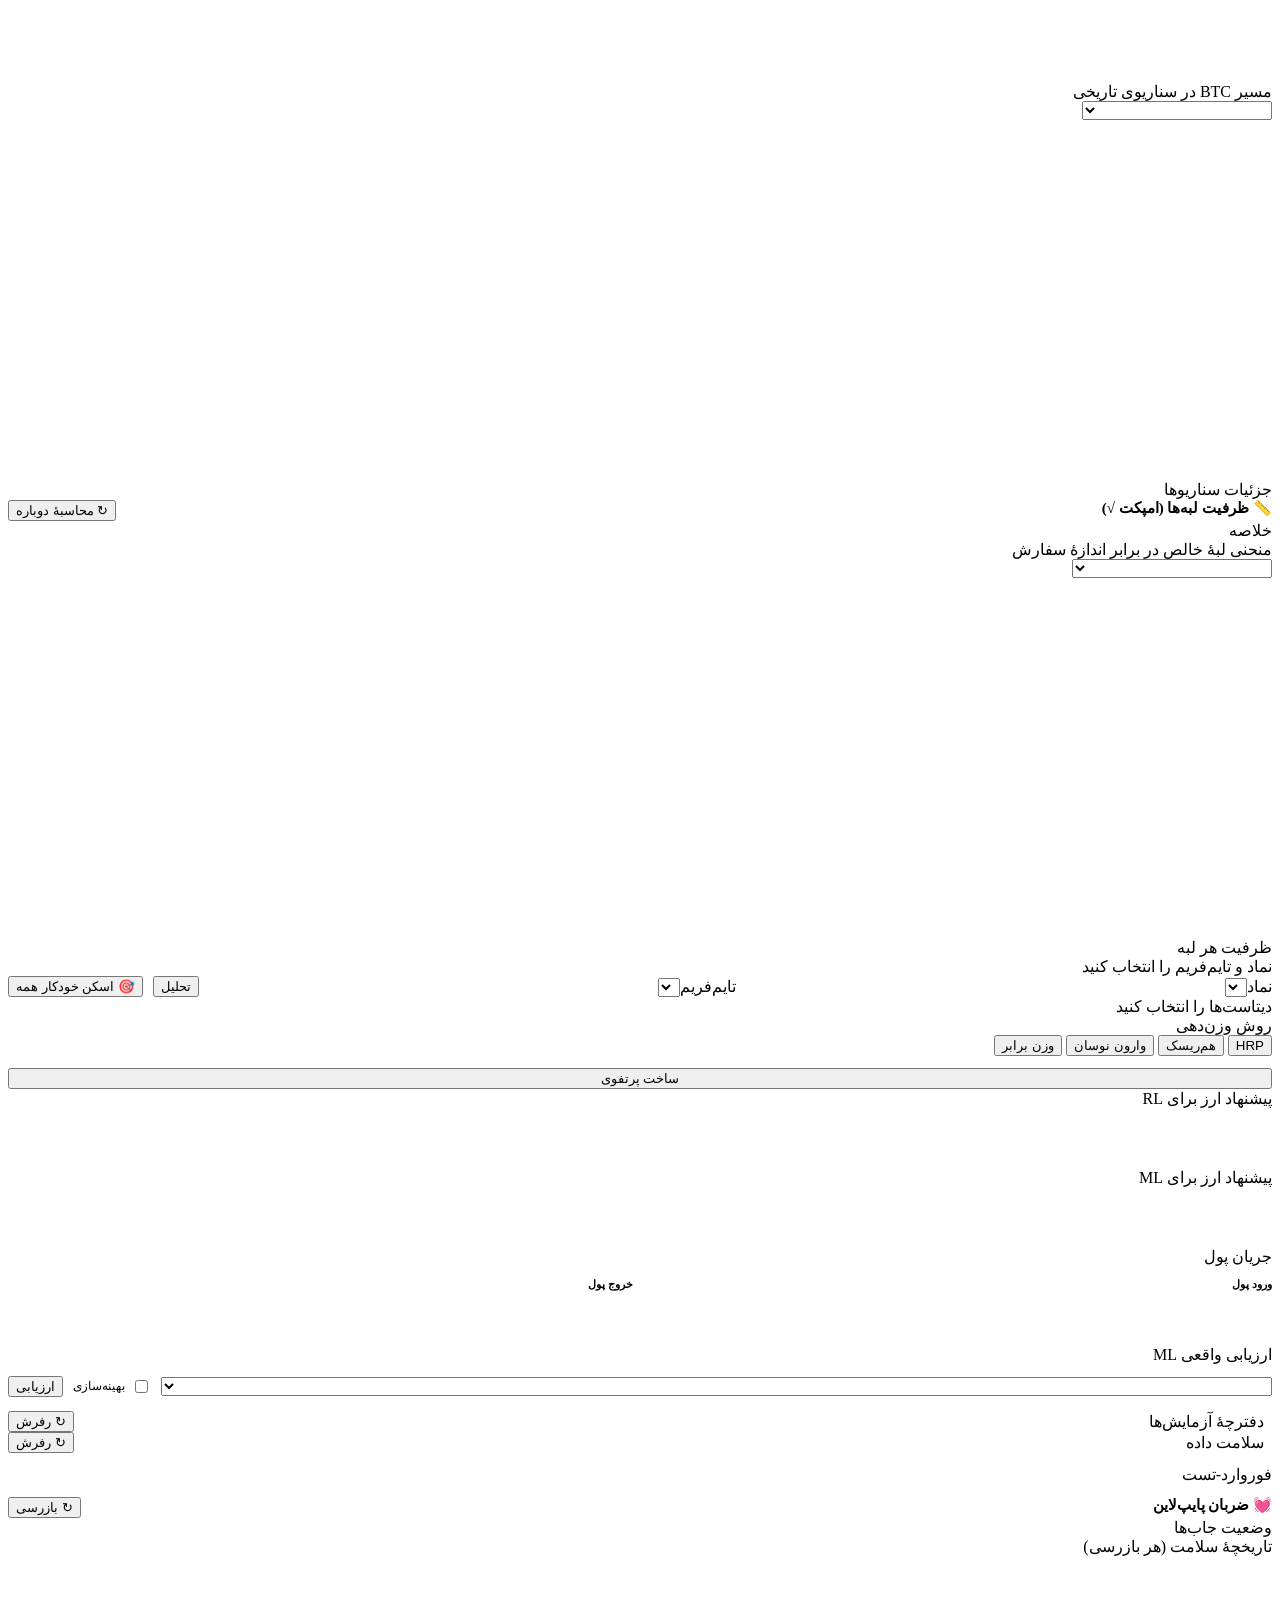
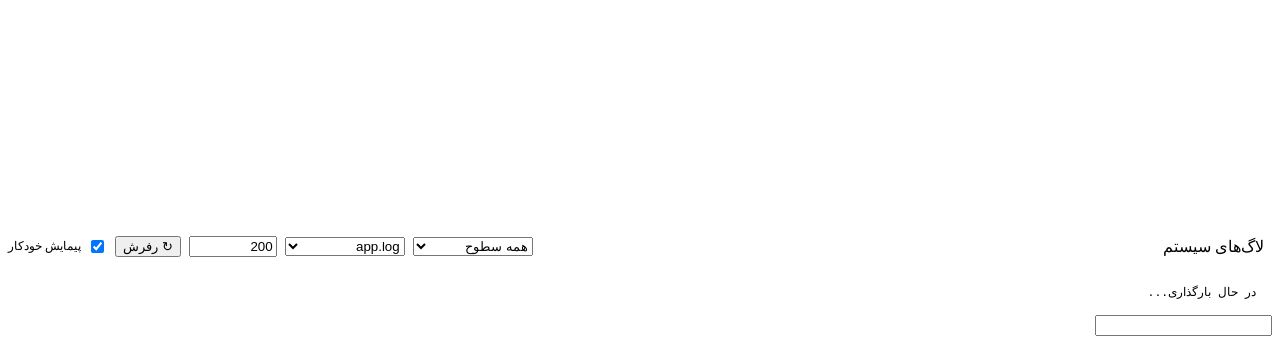
==== commit a1b411d8: "dashboard: redraw the favicon, and cut the payload to what the view reads The favicon was the mark's" ====
--- a/web/dashboard.html
+++ b/web/dashboard.html
@@ -32,7 +32,7 @@
         <svg viewBox="0 0 24 24" fill="none" stroke="currentColor" stroke-width="2" stroke-linecap="round" stroke-linejoin="round"><path d="M15 18l-6-6 6-6"/></svg>
         <span data-i18n="home_collapse">جمع کردن منو</span>
       </button>
-      <span class="rail-ver" data-i18n="version_label">نسخهٔ ۱.۶</span>
+      <span class="rail-ver" data-i18n="version_label">نسخهٔ ۱.۶.۱</span>
     </div>
   </nav>
 
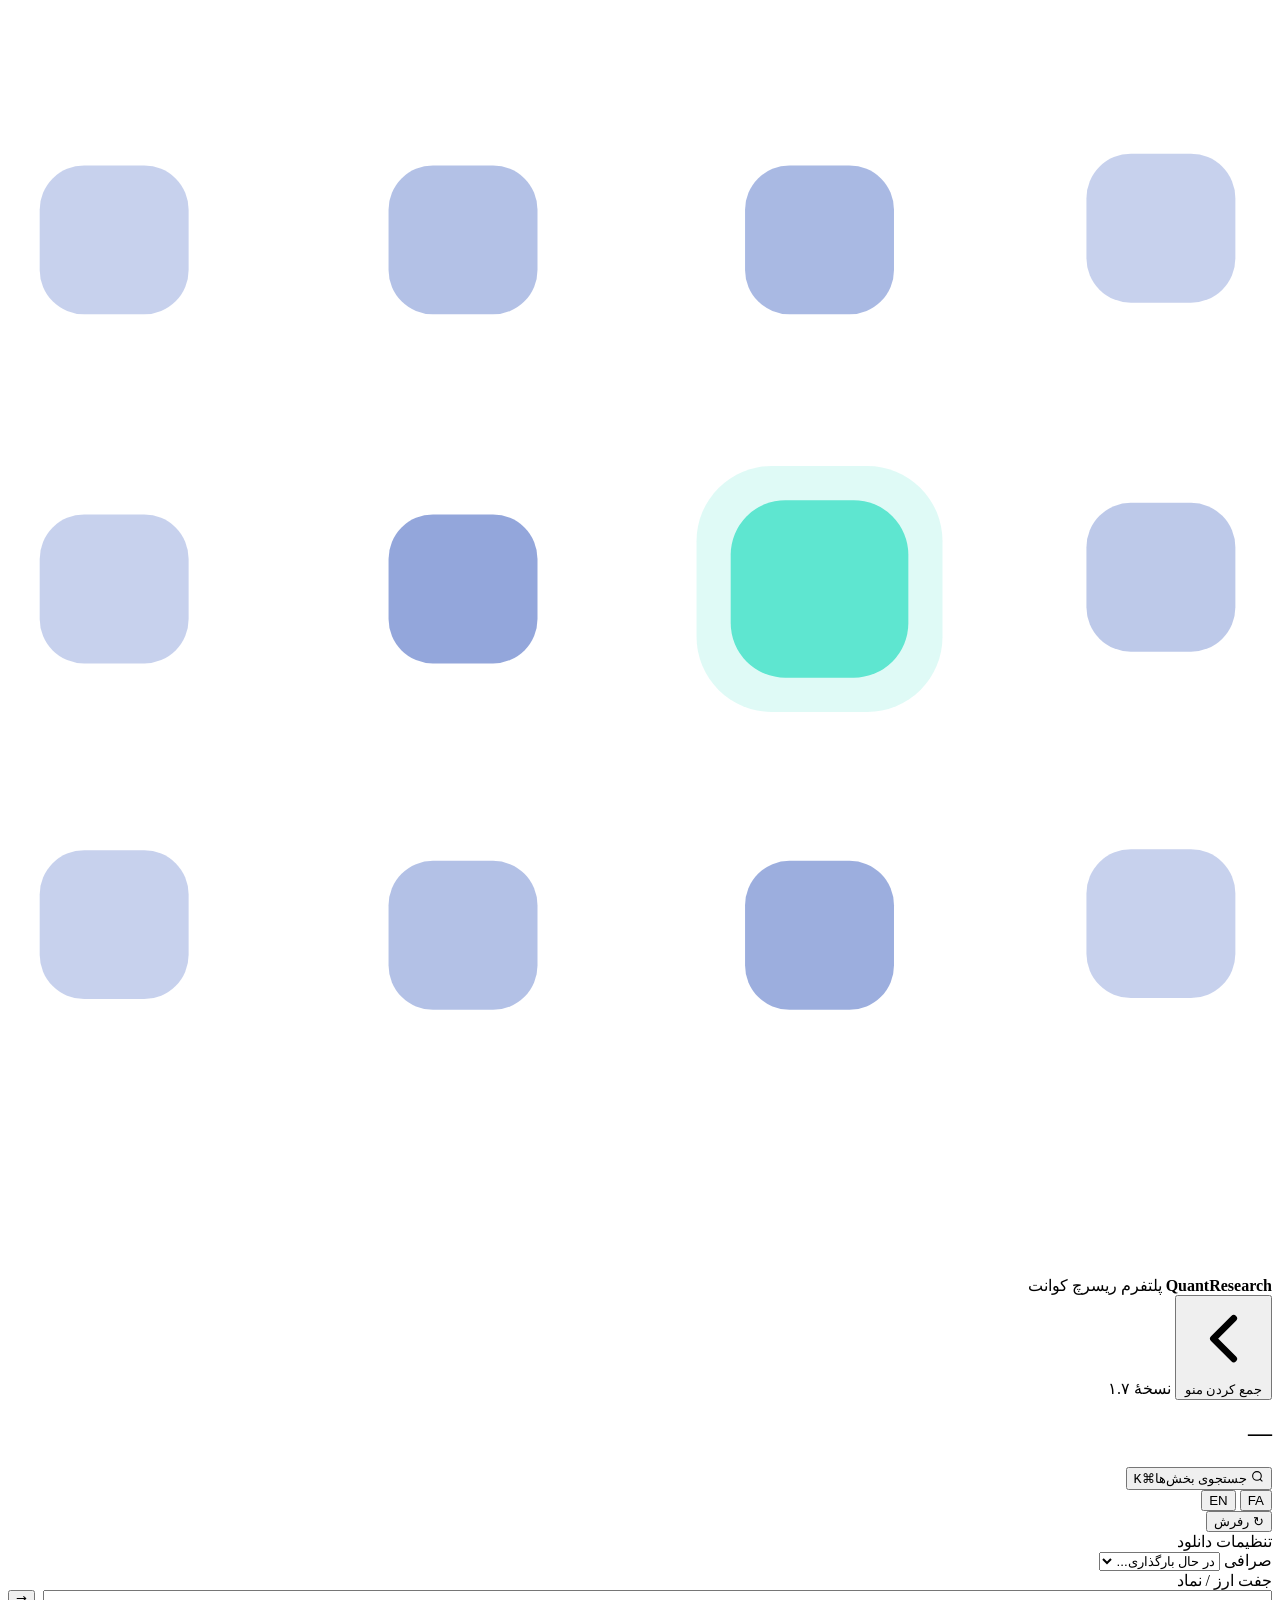
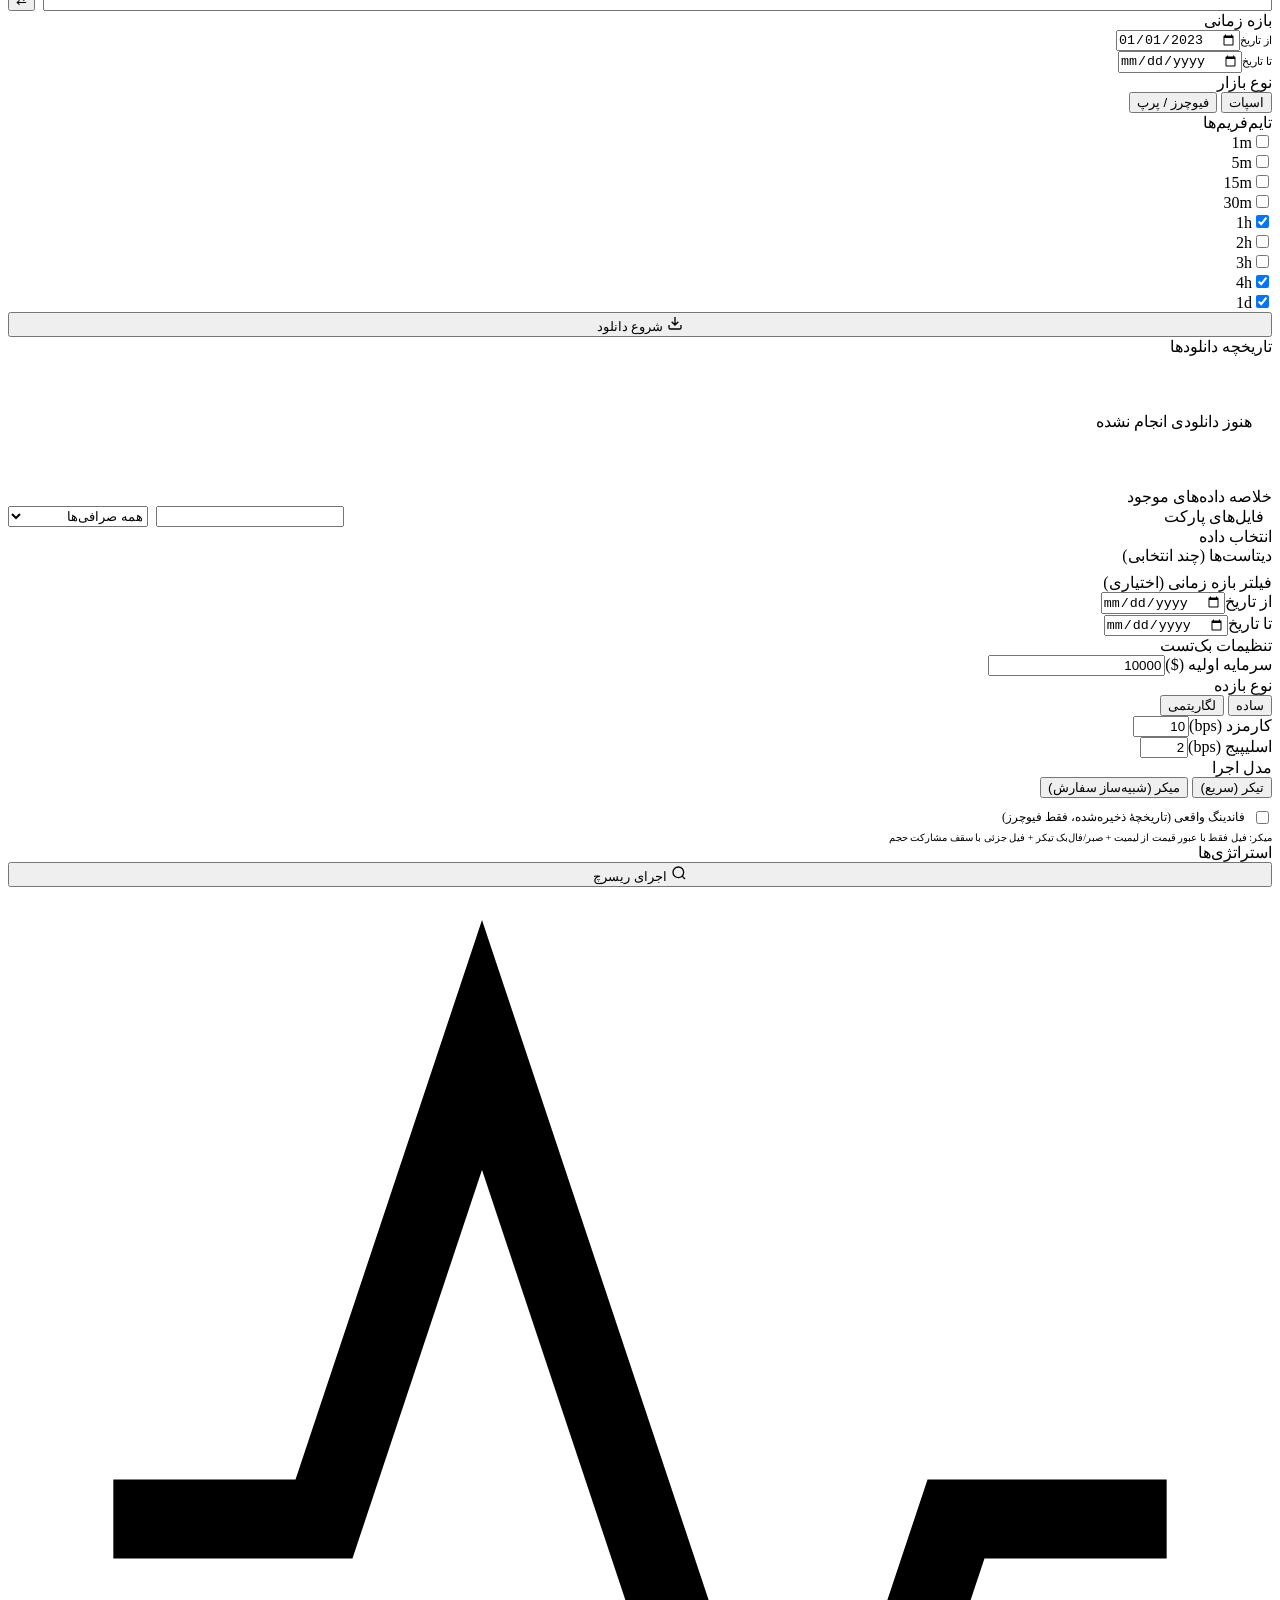
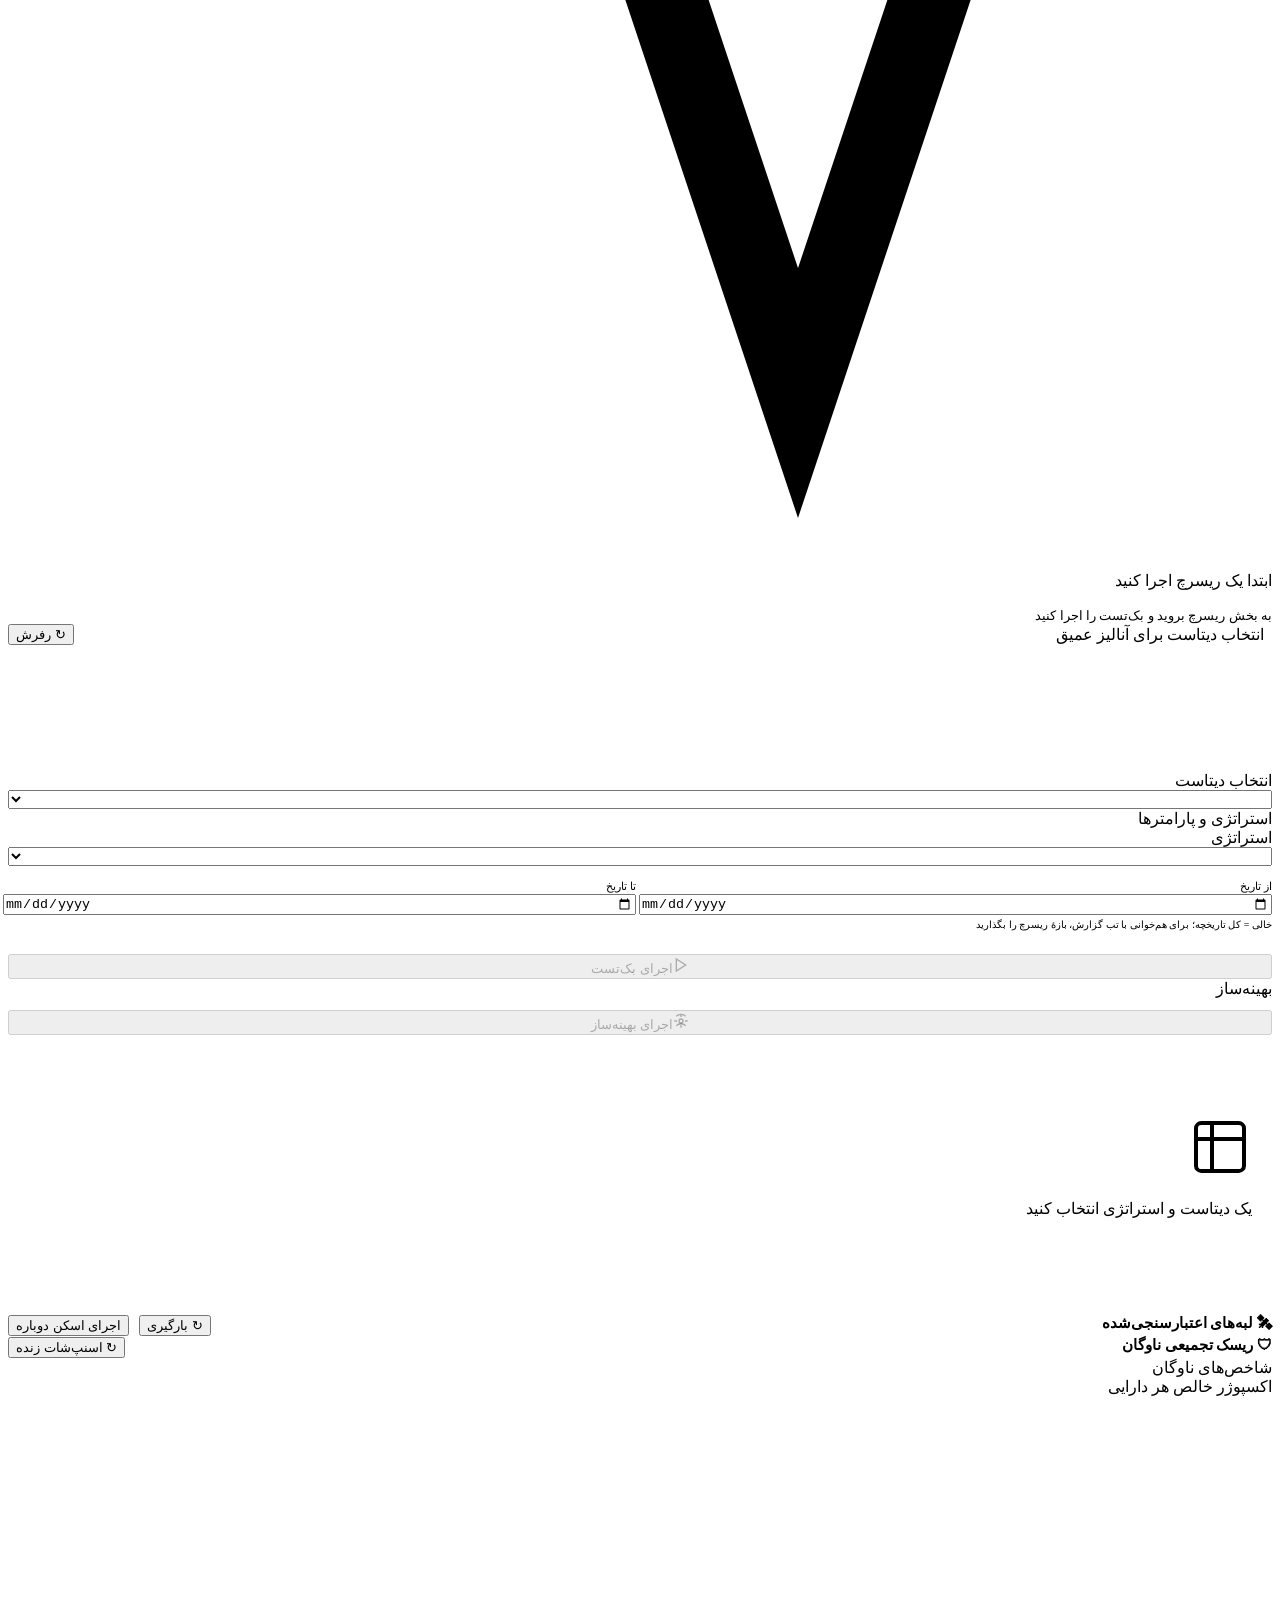
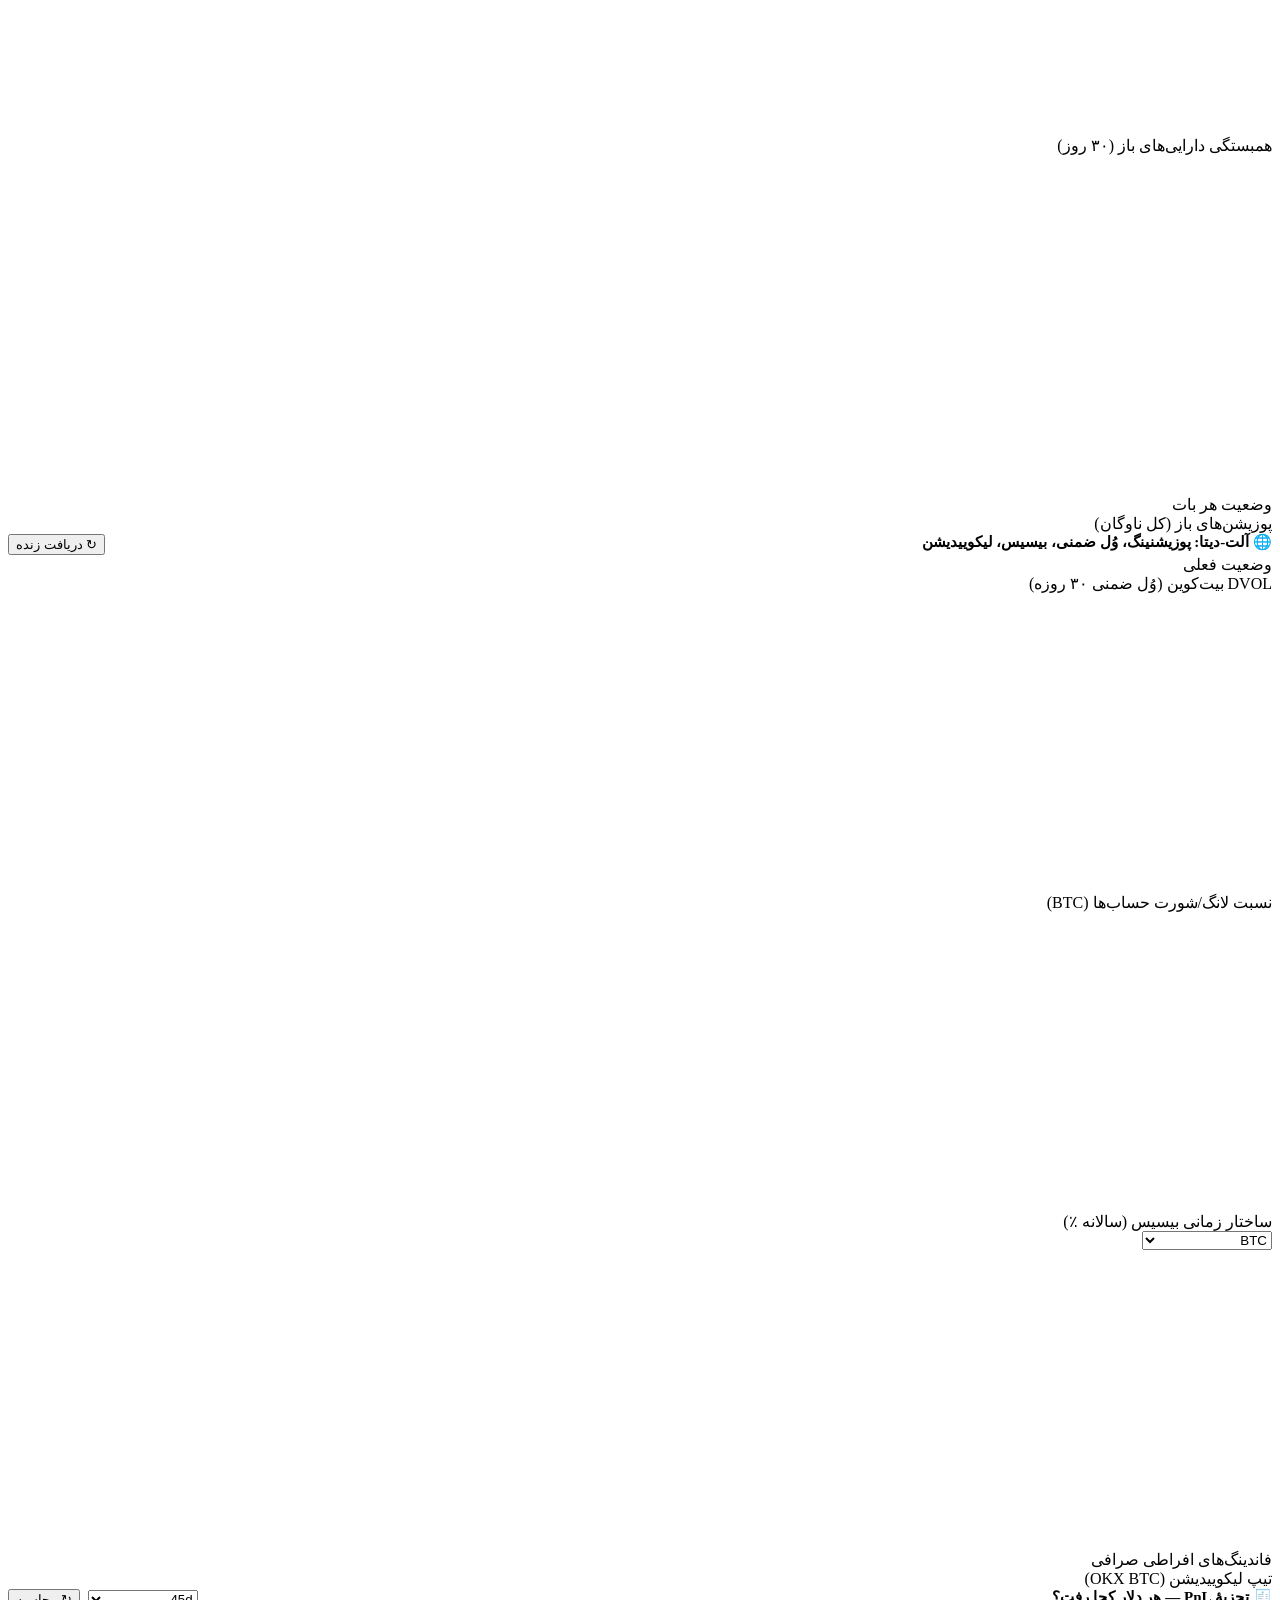
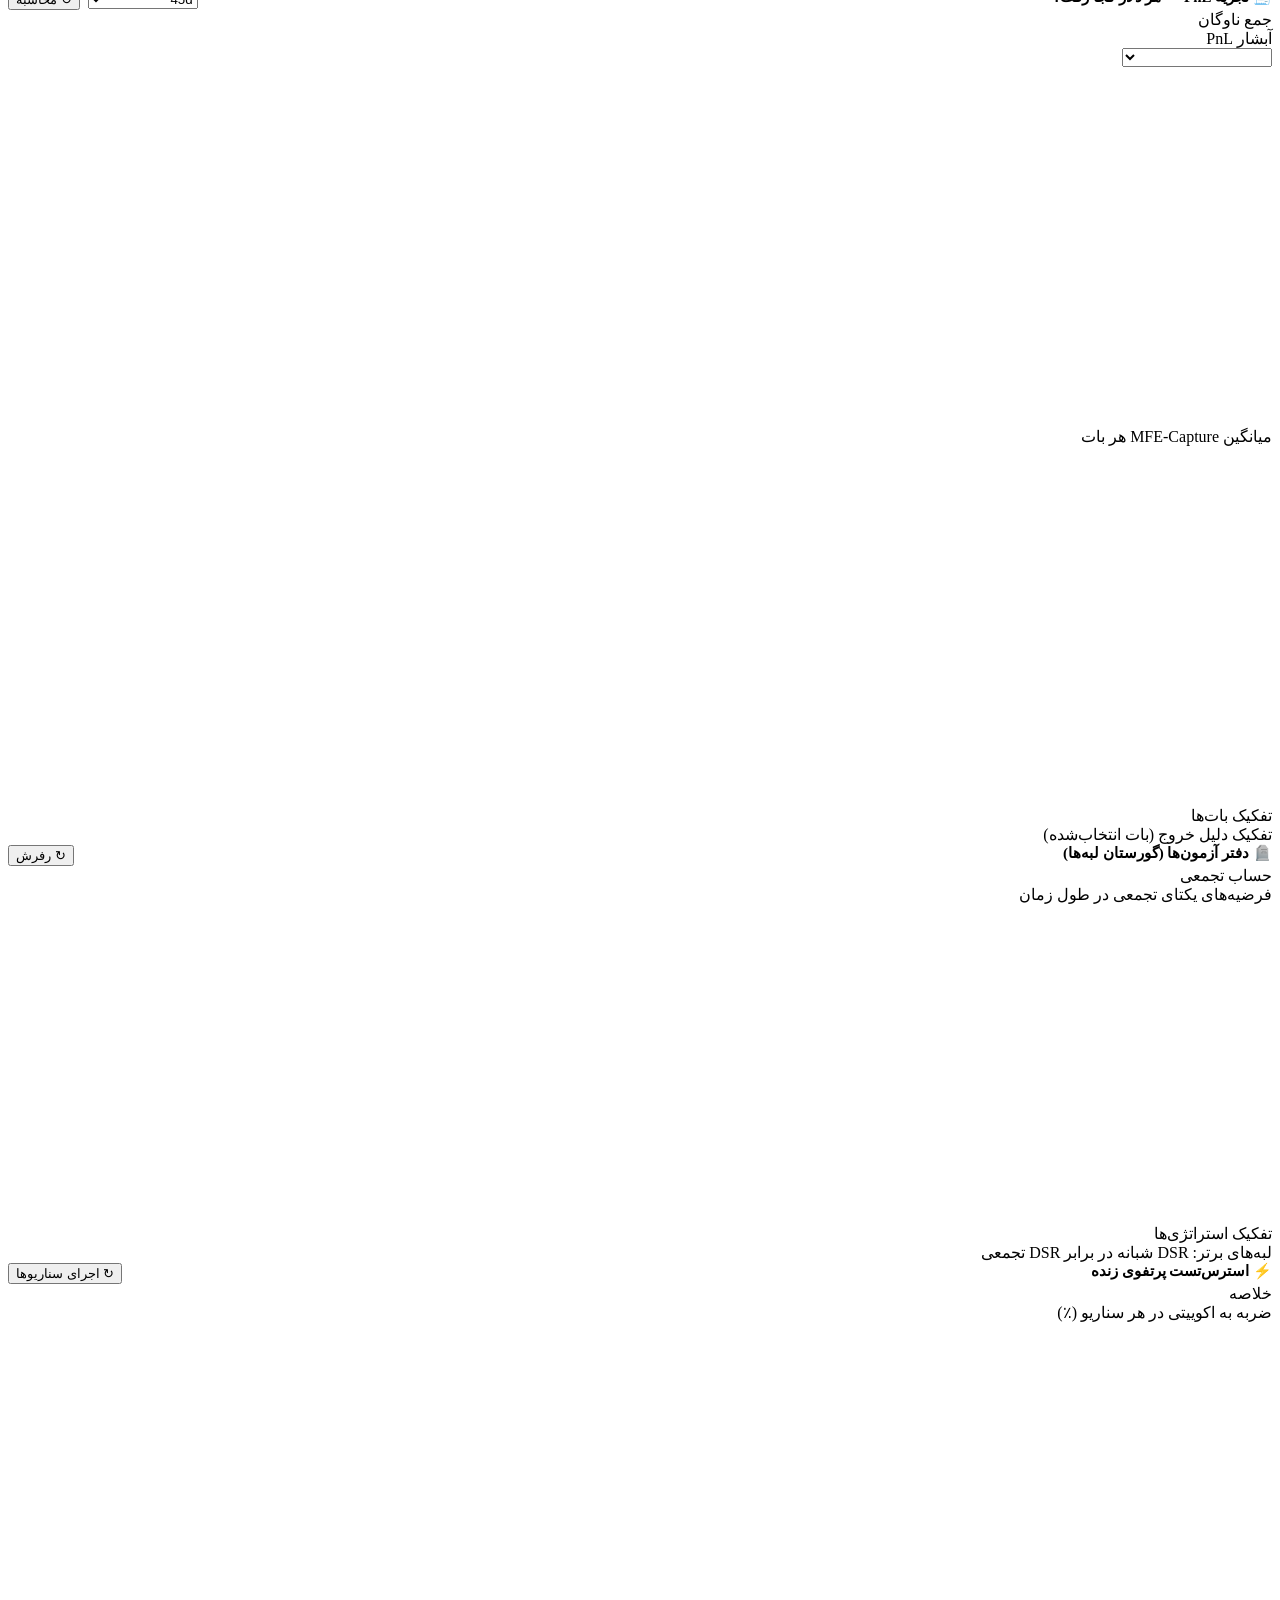
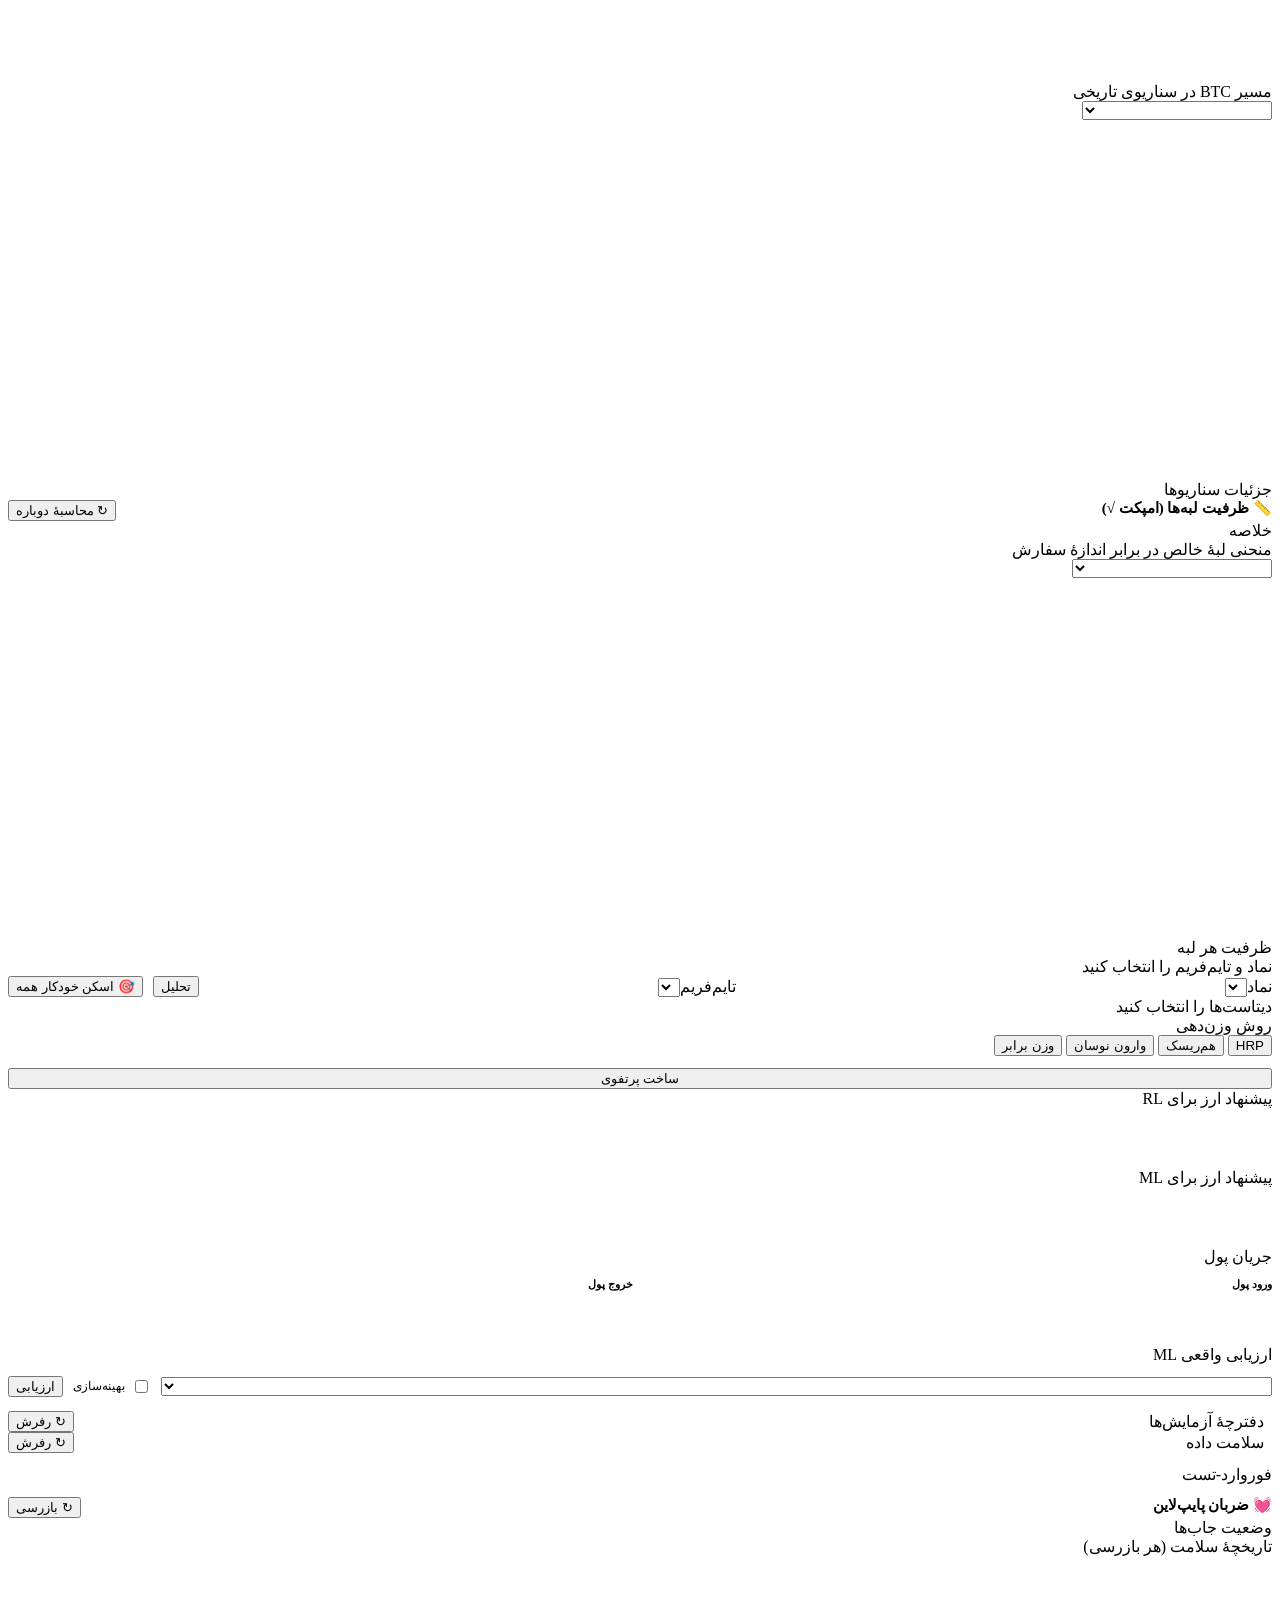
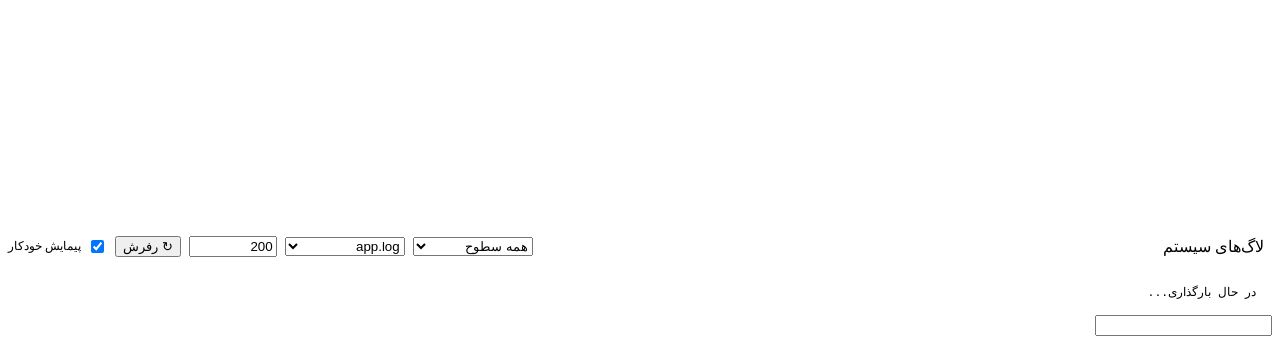
==== commit aada3bc1: "dashboard: one chart form per module, and no series drawn twice The wall had collapsed into a single" ====
--- a/web/dashboard.html
+++ b/web/dashboard.html
@@ -32,7 +32,7 @@
         <svg viewBox="0 0 24 24" fill="none" stroke="currentColor" stroke-width="2" stroke-linecap="round" stroke-linejoin="round"><path d="M15 18l-6-6 6-6"/></svg>
         <span data-i18n="home_collapse">جمع کردن منو</span>
       </button>
-      <span class="rail-ver" data-i18n="version_label">نسخهٔ ۱.۶.۱</span>
+      <span class="rail-ver" data-i18n="version_label">نسخهٔ ۱.۷</span>
     </div>
   </nav>
 
